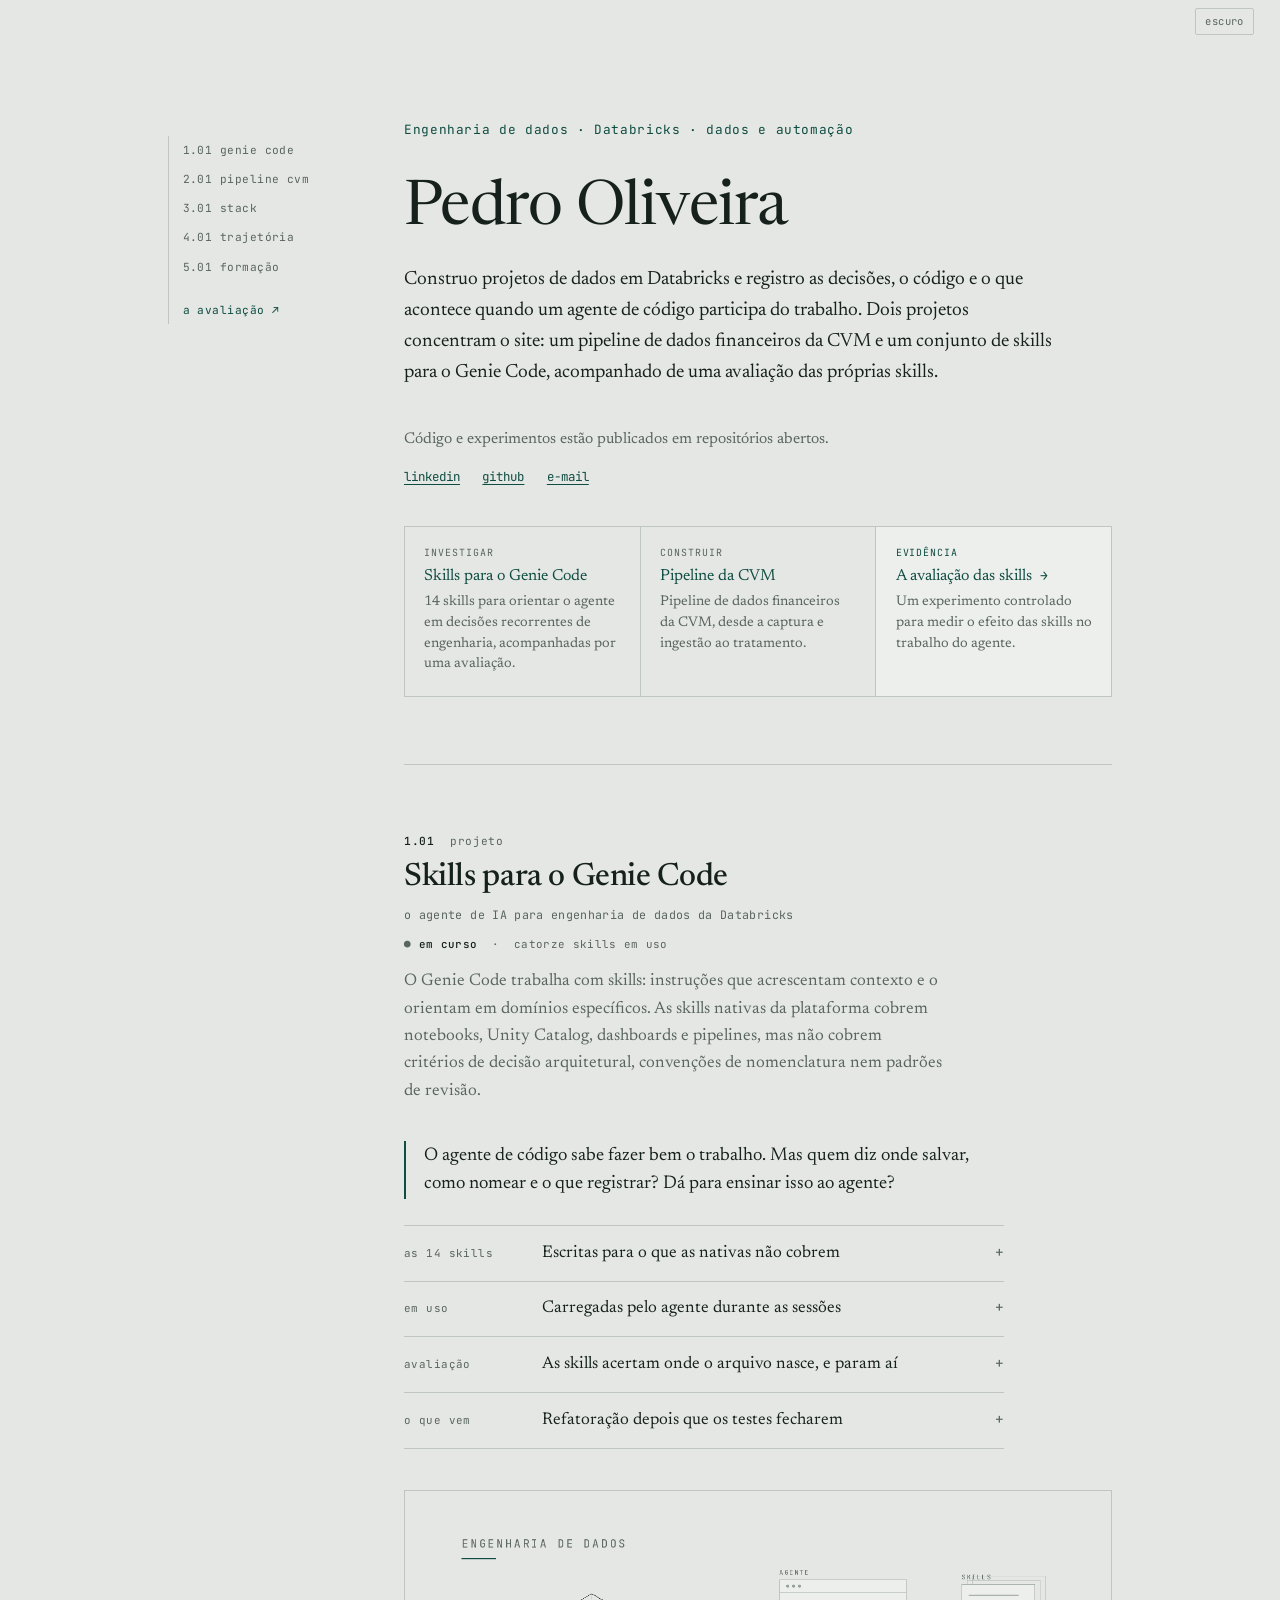
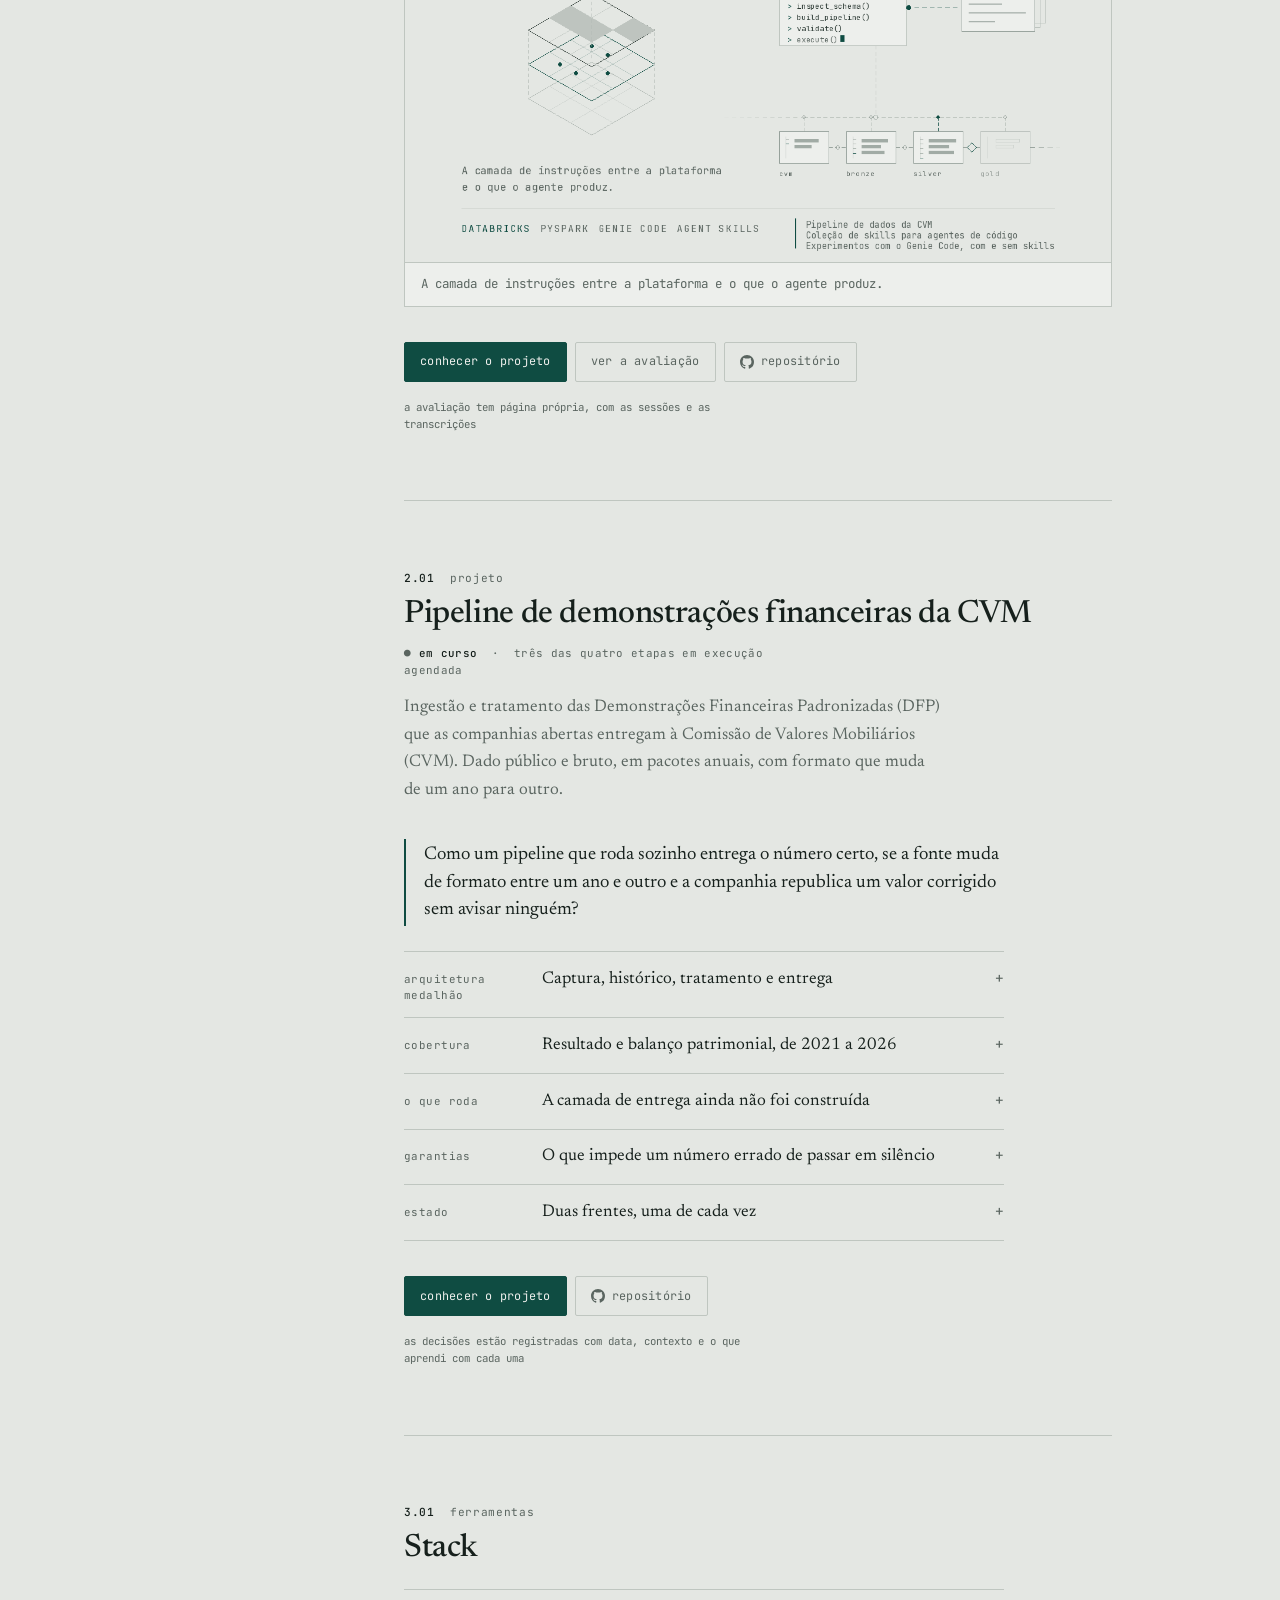
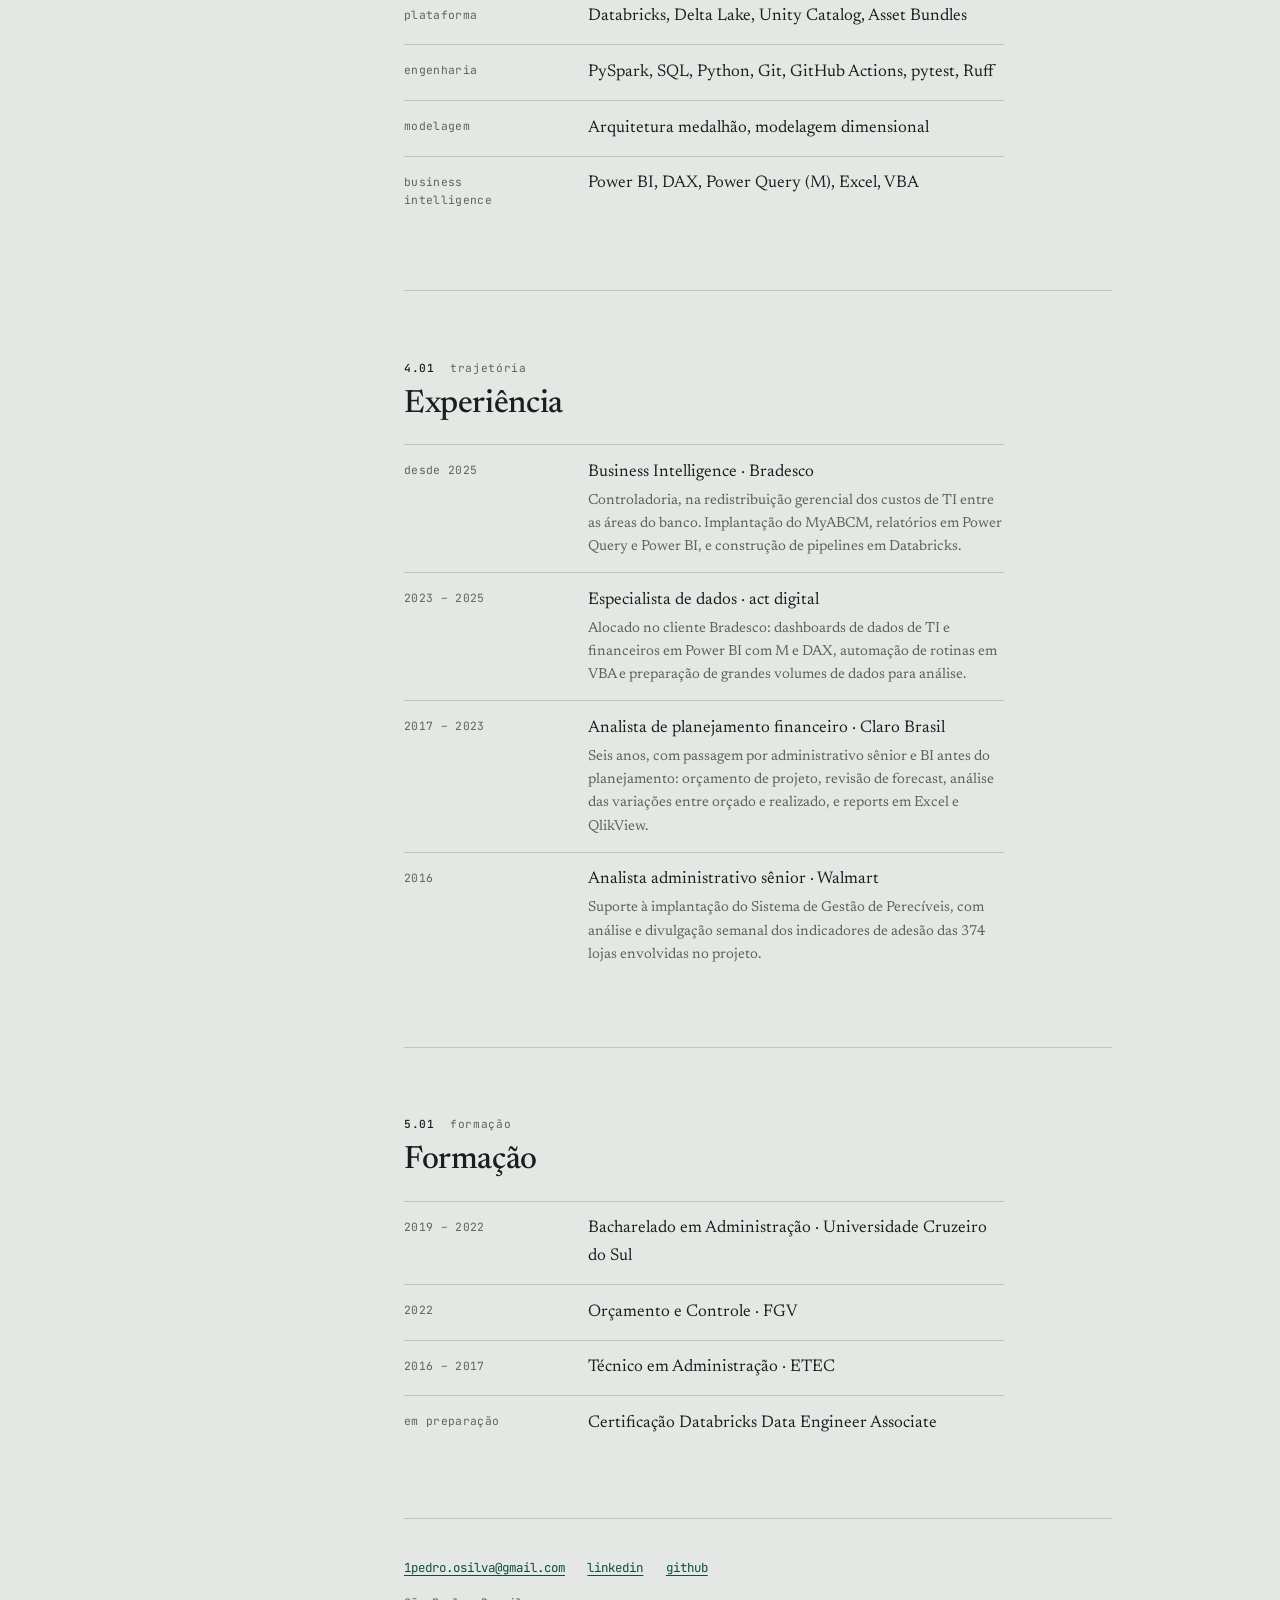
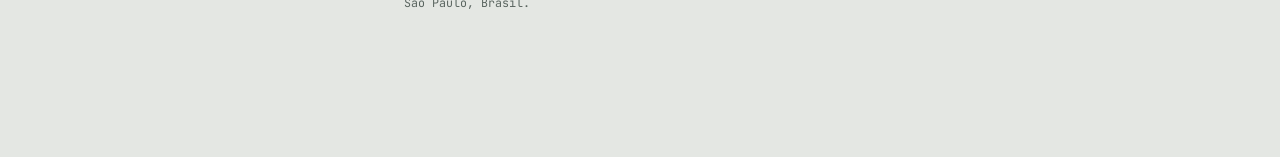
==== index.html @ 3d436a07 "revisão e correção de textos Updated descriptions and corrected grammar in multiple sections." ====
<!DOCTYPE html>
<html lang="pt-BR">
<head>
<meta charset="utf-8">
<meta name="viewport" content="width=device-width, initial-scale=1">
<title>Pedro Oliveira · Engenharia de dados em Databricks</title>

<meta name="robots" content="index, follow">
<meta name="author" content="Pedro Oliveira">
<meta name="description" content="Engenheiro de dados em Databricks. Projetos em Databricks com dados públicos, pipelines de engenharia de dados e investigação sobre o uso de skills com o Genie Code.">
<link rel="icon" href="/favicon.ico" sizes="any">
<link rel="icon" href="/favicon.svg" type="image/svg+xml">
<link rel="apple-touch-icon" href="/apple-touch-icon.png">
<link rel="canonical" href="https://1pedroosilva.github.io/">

<meta property="og:type" content="profile">
<meta property="og:locale" content="pt_BR">
<meta property="og:url" content="https://1pedroosilva.github.io/">
<meta property="og:title" content="Pedro Oliveira · Engenharia de dados em Databricks">
<meta property="og:description" content="Dois projetos em Databricks com dado público, em repositório aberto, com as decisões registradas.">
<meta property="og:image" content="https://1pedroosilva.github.io/og.png">
<meta property="og:image:type" content="image/png">
<meta property="og:image:width" content="1200">
<meta property="og:image:height" content="630">
<meta property="og:image:alt" content="Três planos sobrepostos em vista explodida: a plataforma, a camada de instruções e o artefato">
<meta name="twitter:card" content="summary_large_image">

<script type="application/ld+json">
{
  "@context":"https://schema.org",
  "@type":"Person",
  "name":"Pedro Oliveira da Silva",
  "alternateName":"Pedro Oliveira",
  "url":"https://1pedroosilva.github.io/",
  "jobTitle":"Engenharia de dados",
  "email":"mailto:1pedro.osilva@gmail.com",
  "address":{"@type":"PostalAddress","addressLocality":"São Paulo","addressCountry":"BR"},
  "knowsAbout":["Engenharia de dados","Databricks","PySpark","Delta Lake","Unity Catalog",
    "Databricks Asset Bundles","Arquitetura medalhão","CVM","Demonstrações financeiras padronizadas",
    "Databricks Genie Code","Agent Skills","Power BI","DAX"],
  "sameAs":["https://github.com/1pedroosilva","https://www.linkedin.com/in/1pedroosilva/"]
}
</script>

<meta name="color-scheme" content="light dark">
<script>
(function(){
  var t=null;
  try{t=localStorage.getItem('tema');}catch(e){}
  if(!t) t = matchMedia('(prefers-color-scheme: dark)').matches ? 'escuro' : 'claro';
  document.documentElement.dataset.tema=t;
})();
</script>

<link rel="preconnect" href="https://fonts.googleapis.com">
<link rel="preconnect" href="https://fonts.gstatic.com" crossorigin>
<link href="https://fonts.googleapis.com/css2?family=Newsreader:ital,opsz,wght@0,6..72,300;0,6..72,400;0,6..72,500;0,6..72,600&family=JetBrains+Mono:wght@400;500&display=swap" rel="stylesheet">

<style>
:root{
  --paper:#E4E7E3; --panel:#EDEFEC; --panel-deep:#D9DDD8;
  --ink:#16201C; --ink-soft:#5A6560; --rule:#BFC6C0;
  --accent:#0F4C42;
  --serif:"Newsreader",Georgia,serif;
  --mono:"JetBrains Mono",ui-monospace,SFMono-Regular,Menlo,monospace;
  --col:60ch; --step:220ms;
}
html[data-tema="escuro"]{
  --paper:#151B19; --panel:#1C2321; --panel-deep:#111716;
  --ink:#DCE3DE; --ink-soft:#8B9891; --rule:#2C3633;
  --accent:#79C4B0; --flag:#D4785C;
}

@media (prefers-reduced-motion:reduce){
  :root{--step:1ms}
  *,*::before,*::after{animation-duration:1ms!important;transition-duration:1ms!important}
}
*{box-sizing:border-box}
html{scroll-behavior:smooth}
@media (prefers-reduced-motion:reduce){html{scroll-behavior:auto}}

body{
  margin:0;background:var(--paper);color:var(--ink);
  font-family:var(--serif);font-size:17px;line-height:1.62;
  font-optical-sizing:auto;-webkit-font-smoothing:antialiased;
}
a{color:var(--accent);text-underline-offset:.22em;text-decoration-thickness:.055em}
a:hover{color:var(--ink)}
:focus-visible{outline:2px solid var(--accent);outline-offset:3px;border-radius:2px}

h1,h2,h3{font-weight:500;line-height:1.18;letter-spacing:-.012em;margin:0}
h1{font-size:clamp(2.4rem,7vw,3.9rem);font-weight:400}
h2{font-size:clamp(1.5rem,4vw,2rem)}
h3{font-size:1rem;font-weight:600}
p{margin:0 0 1em;max-width:var(--col)}
p:last-child{margin-bottom:0}
code{font-family:var(--mono);font-size:.85em}

.shell{max-width:1040px;margin:0 auto;padding:0 clamp(1.15rem,4vw,3rem);display:grid;grid-template-columns:minmax(0,1fr)}
@media (min-width:1000px){.shell{grid-template-columns:172px minmax(0,1fr);column-gap:4rem}}
.index{display:none}
@media (min-width:1000px){
  .index{display:block;position:sticky;top:0;align-self:start;height:100vh;padding-top:8.5rem}
  .index ol{list-style:none;margin:0;padding:0;border-left:1px solid var(--rule)}
  .index a{
    display:block;padding:.34rem 0 .34rem .85rem;margin-left:-1px;border-left:1px solid transparent;
    font-family:var(--mono);font-size:.7rem;letter-spacing:.04em;color:var(--ink-soft);
    text-decoration:none;transition:color var(--step),border-color var(--step);
  }
  .index a[aria-current="true"]{color:var(--ink);border-left-color:var(--accent)}
  .index a:hover{color:var(--ink)}
}
.tema{
  position:fixed;top:.5rem;right:clamp(.8rem,3vw,1.6rem);z-index:60;
  font-family:var(--mono);font-size:.66rem;letter-spacing:.04em;
  padding:.34rem .6rem;cursor:pointer;
  background:color-mix(in srgb,var(--paper) 82%,transparent);
  backdrop-filter:blur(9px);
  color:var(--ink-soft);border:1px solid var(--rule);border-radius:2px;
  transition:color var(--step),border-color var(--step);
}
.tema:hover{color:var(--ink);border-color:var(--ink-soft)}

.railbar{
  position:sticky;top:0;z-index:40;display:flex;align-items:center;
  padding:.55rem clamp(1.15rem,4vw,3rem);
  background:color-mix(in srgb,var(--paper) 88%,transparent);backdrop-filter:blur(9px);
  border-bottom:1px solid var(--rule);
  font-family:var(--mono);font-size:.68rem;letter-spacing:.05em;color:var(--ink-soft);
}
.railbar .bar{position:absolute;left:0;right:0;bottom:-1px;height:1px;pointer-events:none}
.railbar .bar i{display:block;height:100%;background:var(--accent);width:0;transition:width 90ms linear}
@media (min-width:1000px){.railbar{display:none}}

main{padding-bottom:5rem;min-width:0}

/* medida única: todo bloco do corpo termina na mesma borda direita */
.lede,.pstatus,.rows,.acc,.ask,.go,.hint,h2,.hero .stmt{max-width:var(--col)}
section{min-width:0}
section{padding:4.2rem 0;border-top:1px solid var(--rule)}
section:first-of-type{border-top:0}
.marker{font-family:var(--mono);font-size:.7rem;letter-spacing:.06em;color:var(--ink-soft);margin-bottom:.55rem}
.marker b{color:var(--ink);font-weight:500}
.lede{font-size:1.06rem;color:var(--ink-soft)}
.sub{font-family:var(--mono);font-size:.73rem;letter-spacing:.03em;color:var(--ink-soft);margin:.55rem 0 0;max-width:var(--col)}

.hero{padding:7.5rem 0 4.2rem}
.hero h1{margin-bottom:1.1rem}
.hero .role{font-family:var(--mono);font-size:.8rem;letter-spacing:.05em;color:var(--accent);margin-bottom:2rem}
.hero .stmt{font-size:1.2rem;margin-bottom:2.4rem}
.reveal{opacity:0;transform:translateY(9px);animation:rise .66s cubic-bezier(.2,.7,.3,1) forwards}
.reveal:nth-child(1){animation-delay:.02s}
.reveal:nth-child(2){animation-delay:.10s}
.reveal:nth-child(3){animation-delay:.18s}
.reveal:nth-child(4){animation-delay:.26s}
@keyframes rise{to{opacity:1;transform:none}}
@media (prefers-reduced-motion:reduce){.reveal{opacity:1;transform:none;animation:none}}
.links{display:flex;flex-wrap:wrap;gap:1.4rem;font-family:var(--mono);font-size:.78rem}

.atalhos{
  display:flex;gap:1.15rem;position:sticky;top:2.15rem;z-index:35;
  padding:.6rem 0 .65rem;margin:0;
  background:color-mix(in srgb,var(--paper) 94%,transparent);backdrop-filter:blur(9px);
  border-bottom:1px solid var(--rule);
  overflow-x:auto;-webkit-overflow-scrolling:touch;scrollbar-width:none;
}
.atalhos::-webkit-scrollbar{display:none}
.atalhos a{
  flex:0 0 auto;display:inline-flex;align-items:baseline;gap:.35rem;
  font-family:var(--mono);font-size:.72rem;letter-spacing:.02em;
  padding:.3rem 0 .35rem;text-decoration:none;color:var(--ink-soft);
  border-bottom:1.5px solid transparent;
  transition:color var(--step),border-color var(--step);
}
.atalhos a:hover{color:var(--ink)}
.atalhos a[aria-current="true"]{color:var(--ink);border-bottom-color:var(--accent)}
@media (min-width:1000px){.atalhos{display:none}}
main section[hidden]{display:none}

.pstatus{font-family:var(--mono);font-size:.68rem;color:var(--ink-soft);letter-spacing:.03em;margin:.7rem 0 0}
.pstatus b{color:var(--ink);font-weight:500}
.hint{font-family:var(--mono);font-size:.67rem;color:var(--ink-soft);margin-top:.8rem}

/* linhas simples */
.rows{margin-top:1.3rem}
.row{display:grid;gap:.25rem 2rem;padding:.85rem 0;border-top:1px solid var(--rule)}
@media (min-width:640px){.row{grid-template-columns:152px 1fr}}
.row .k{font-family:var(--mono);font-size:.71rem;color:var(--ink-soft);letter-spacing:.03em;padding-top:.22em}
.row .v{max-width:var(--col)}
.row .v small{display:block;color:var(--ink-soft);font-size:.9rem;margin-top:.15rem}

/* a pergunta que o projeto responde */
.ask{
  margin:2.2rem 0 0;padding:.1rem 0 .1rem 1.15rem;
  border-left:2px solid var(--accent);
  font-size:1.16rem;line-height:1.5;color:var(--ink);
}

/* acordeão */
.acc{margin-top:1.6rem}
details{border-bottom:1px solid var(--rule)}
details.first{border-top:1px solid var(--rule)}
summary{cursor:pointer;list-style:none;padding:.85rem 0;display:flex;gap:.9rem;align-items:baseline}
summary::-webkit-details-marker{display:none}
summary::after{content:"+";margin-left:auto;color:var(--ink-soft);font-family:var(--mono);font-size:.9rem}
details[open] summary::after{content:"\2212";color:var(--accent)}
summary:hover{color:var(--accent)}
summary .k{
  font-family:var(--mono);font-size:.68rem;letter-spacing:.04em;color:var(--ink-soft);
  flex:0 0 auto;width:124px;line-height:1.5;
}
@media (max-width:560px){summary{flex-wrap:wrap;gap:.15rem .9rem}summary .k{width:100%}}
.dbody{padding:0 0 1.25rem;max-width:var(--col)}
.dbody p{font-size:.95rem}
.tech-note{
  font-family:var(--mono);font-size:.69rem;line-height:1.8;color:var(--ink-soft);
  margin-top:.75rem;padding-left:.85rem;border-left:2px solid var(--rule);
}
.tech-note b{color:var(--ink);font-weight:500}

/* catálogo das skills */
.chips{display:flex;flex-wrap:wrap;gap:.35rem;margin-top:.7rem}
.chips button{
  font-family:var(--mono);font-size:.68rem;padding:.36rem .6rem;cursor:pointer;
  background:transparent;color:var(--ink-soft);border:1px solid var(--rule);border-radius:2px;
  transition:background var(--step),color var(--step),border-color var(--step);
}
.chips button:hover{color:var(--ink);border-color:var(--ink-soft)}
.chips button[aria-pressed="true"]{background:var(--accent);border-color:var(--accent);color:var(--panel)}
html[data-tema="escuro"] .chips button[aria-pressed="true"]{color:#101614}
.chipbody{margin-top:.75rem;padding:1rem 1.1rem;background:var(--panel);border:1px solid var(--rule);border-radius:2px;min-height:128px}
.chipbody .dom{font-family:var(--mono);font-size:.66rem;letter-spacing:.04em;color:var(--ink-soft);margin-bottom:.25rem}
.chipbody h3{font-family:var(--mono);font-size:.82rem;font-weight:500}
.chipbody p{margin:.35rem 0 0;font-size:.95rem}
.panel[hidden]{display:none}
.panel{animation:fadein var(--step) ease-out}
@keyframes fadein{from{opacity:.4}to{opacity:1}}

/* saída para a página do projeto */
.go{display:flex;flex-wrap:wrap;align-items:stretch;gap:.5rem;margin-top:2.2rem}
.go a{
  display:inline-flex;align-items:center;gap:.45rem;
  font-family:var(--mono);font-size:.74rem;letter-spacing:.02em;
  padding:.58rem .95rem;text-decoration:none;
  border:1px solid var(--rule);border-radius:2px;color:var(--ink-soft);
  transition:background var(--step),color var(--step),border-color var(--step);
}
.go a:hover{color:var(--ink);border-color:var(--ink-soft);background:var(--panel-deep)}
.go a.main{background:var(--accent);border-color:var(--accent);color:var(--panel)}
.go a.main:hover{background:color-mix(in srgb,var(--accent) 62%,var(--ink));border-color:color-mix(in srgb,var(--accent) 62%,var(--ink));color:var(--panel)}
html[data-tema="escuro"] .go a.main{color:#101614}
html[data-tema="escuro"] .go a.main:hover{color:#101614}
.go a svg{width:14px;height:14px;fill:currentColor;flex:0 0 auto}

@media (max-width:520px){
  body{font-size:16px}
  .hero{padding:5.5rem 0 3.4rem}
  .hero .stmt{font-size:1.08rem}
  .ask{font-size:1.06rem}
}

footer{border-top:1px solid var(--rule);padding:2.4rem 0 4rem;font-family:var(--mono);font-size:.73rem;color:var(--ink-soft)}
footer .links{margin-bottom:1rem}

.prancha{margin:2.6rem 0 0;border:1px solid var(--rule);background:var(--panel)}
.prancha img{display:block;width:100%;height:auto}
.prancha figcaption{padding:.7rem 1rem;border-top:1px solid var(--rule);font-family:var(--mono);font-size:.78rem;color:var(--ink-soft)}
.prancha .escura{display:none}
html[data-tema="escuro"] .prancha .clara{display:none}
html[data-tema="escuro"] .prancha .escura{display:block}

</style>

<style>
.hero .stmt2{
  margin-top:.9rem;font-size:.97rem;line-height:1.62;color:var(--ink-soft);
  max-width:var(--col);
}
.mapa{
  display:grid;gap:1px;margin:2.4rem 0 0;
  background:var(--rule);border:1px solid var(--rule);
}
@media (min-width:860px){.mapa{grid-template-columns:repeat(3,minmax(0,1fr))}}
.mp{
  display:flex;flex-direction:column;gap:.3rem;
  padding:1.15rem 1.2rem 1.3rem;background:var(--paper);text-decoration:none;
  transition:background var(--step);
}
.mp:hover{background:var(--panel)}
.mp .et{
  font-family:var(--mono);font-size:.62rem;letter-spacing:.1em;text-transform:uppercase;
  color:var(--ink-soft);
}
.mp .tt{font-size:1rem;color:var(--accent);line-height:1.3}
.mp:hover .tt{color:var(--ink)}
.mp .ds{font-size:.87rem;line-height:1.5;color:var(--ink-soft)}
.mp.forte{background:var(--panel)}
.mp.forte:hover{background:var(--panel-deep)}
.mp.forte .et{color:var(--accent)}
.mp.forte .tt::after{content:" \2192";font-family:var(--mono);font-size:.82em}

.atalhos a.fora{color:var(--accent)}
.atalhos a.fora:hover{color:var(--ink)}
.index a.fora{color:var(--accent)}
.index a.fora:hover{color:var(--ink)}
.index li.gap{height:.9rem}
</style>

</head>

<body>

<button class="tema" id="tema" type="button" aria-label="Alternar tema"></button>

<div class="railbar">
  <span id="railLabel">início</span>
  <span class="bar"><i id="railFill"></i></span>
</div>

<div class="shell">
  <nav class="index" aria-label="Índice">
    <ol>
      <li><a href="#skills">1.01 genie code</a></li>
          <li><a href="#cvm">2.01 pipeline cvm</a></li>
      <li><a href="#stack">3.01 stack</a></li>
      <li><a href="#trajetoria">4.01 trajetória</a></li>
      <li><a href="#formacao">5.01 formação</a></li>
          <li class="gap"></li>
          <li><a class="fora" href="/genie-skills-eval/">a avaliação &#8599;</a></li>
    </ol>
  </nav>

  <main>

    <section class="hero" id="topo">
      <p class="role reveal">Engenharia de dados · Databricks · dados e automação</p>
      <h1 class="reveal">Pedro Oliveira</h1>
      <p class="stmt reveal">
        Construo projetos de dados em Databricks e registro as decisões, o código e o
        que acontece quando um agente de código participa do trabalho.
        Dois projetos concentram o site: um pipeline de dados financeiros da CVM
        e um conjunto de skills para o Genie Code, acompanhado de uma avaliação das próprias skills.
      </p>
      <p class="stmt2 reveal">
        Código e experimentos estão publicados em repositórios abertos.
      </p>
      <p class="links reveal">
        <a href="https://www.linkedin.com/in/1pedroosilva/" target="_blank" rel="noopener noreferrer">linkedin</a>
        <a href="https://github.com/1pedroosilva" target="_blank" rel="noopener noreferrer">github</a>
        <a href="mailto:1pedro.osilva@gmail.com">e-mail</a>
      </p>
      <nav class="mapa reveal" aria-label="O trabalho">
        <a class="mp" href="/projeto-databricks-skills/">
          <span class="et">investigar</span>
          <span class="tt">Skills para o Genie Code</span>
          <span class="ds">14 skills para orientar o agente em decisões recorrentes de engenharia, acompanhadas por uma avaliação.</span>
        </a>
        <a class="mp" href="/projeto-cvm/">
          <span class="et">construir</span>
          <span class="tt">Pipeline da CVM</span>
          <span class="ds">Pipeline de dados financeiros da CVM, desde a captura e ingestão ao tratamento.</span>
        </a>
        <a class="mp forte" href="/genie-skills-eval/">
          <span class="et">evidência</span>
          <span class="tt">A avaliação das skills</span>
          <span class="ds"> Um experimento controlado para medir o efeito das skills no trabalho do agente.</span>
        </a>
      </nav>
    </section>

      <nav class="atalhos" aria-label="Seções da página">
        <a href="#skills">skills</a>
        <a href="#cvm">cvm</a>
        <a href="#stack">stack</a>
        <a href="#trajetoria">experiência</a>
        <a href="#formacao">formação</a>
        <a class="fora" href="/genie-skills-eval/">avaliação &#8599;</a>
      </nav>


    <!-- 1.01 -->
    <section id="skills">
      <p class="marker"><b>1.01</b> &nbsp;projeto</p>
      <h2>Skills para o Genie Code</h2>
      <p class="sub">o agente de IA para engenharia de dados da Databricks</p>
      <p class="pstatus">&#9679; <b>em curso</b> &nbsp;·&nbsp; catorze skills em uso</p>
      <p class="lede" style="margin-top:.9rem">
        O Genie Code trabalha com skills: instruções que acrescentam contexto e o orientam em domínios específicos.
        As skills nativas da plataforma cobrem notebooks, Unity Catalog, dashboards e pipelines,
        mas não cobrem critérios de decisão arquitetural, convenções de nomenclatura nem padrões de revisão.
        </p>
      <p class="ask">
        O agente de código sabe fazer bem o trabalho. Mas quem diz onde salvar,
        como nomear e o que registrar? Dá para ensinar isso ao agente?
      </p>

      <div class="acc">
        <details class="first">
          <summary><span class="k">as 14 skills</span><span>Escritas para o que as nativas não cobrem</span></summary>
          <div class="dbody">
            <p>Cada skill nasceu de um problema prático, uma por vez.</p>
            <p class="hint" style="margin-top:1.1rem">clique em uma para ler o que ela faz</p>
            <div class="chips" role="group" aria-label="Catálogo de skills">
              <button type="button" data-skill="medallion-architecture" aria-pressed="true">medallion-architecture</button>
              <button type="button" data-skill="code-review" aria-pressed="false">code-review</button>
              <button type="button" data-skill="notebook-structure" aria-pressed="false">notebook-structure</button>
              <button type="button" data-skill="data-quality-guardrails" aria-pressed="false">data-quality-guardrails</button>
              <button type="button" data-skill="eda-and-validation" aria-pressed="false">eda-and-validation</button>
              <button type="button" data-skill="naming-conventions" aria-pressed="false">naming-conventions</button>
              <button type="button" data-skill="unity-catalog-naming" aria-pressed="false">unity-catalog-naming</button>
              <button type="button" data-skill="artifact-documentation" aria-pressed="false">artifact-documentation</button>
              <button type="button" data-skill="docs-sync" aria-pressed="false">docs-sync</button>
              <button type="button" data-skill="technical-writing" aria-pressed="false">technical-writing</button>
              <button type="button" data-skill="git-workflow" aria-pressed="false">git-workflow</button>
              <button type="button" data-skill="asset-placement" aria-pressed="false">asset-placement</button>
              <button type="button" data-skill="project-context" aria-pressed="false">project-context</button>
              <button type="button" data-skill="skill-patterns" aria-pressed="false">skill-patterns</button>
            </div>
            <div class="chipbody">
              <div class="panel" data-skillpanel="medallion-architecture">
                <p class="dom">arquitetura</p><h3>medallion-architecture</h3><p>Como decidir a forma de gravar cada camada, garantir que reprocessar não duplique, e versionar mudanças de regra de negócio.</p>
              </div>
              <div class="panel" data-skillpanel="code-review" hidden>
                <p class="dom">revisão</p><h3>code-review</h3><p>O que olhar ao revisar código: erro de lógica, suposição não verificada, trecho que virou inútil e custo desnecessário de processamento.</p>
              </div>
              <div class="panel" data-skillpanel="notebook-structure" hidden>
                <p class="dom">revisão</p><h3>notebook-structure</h3><p>A ordem de um notebook novo: o que vem primeiro e o que não deve se misturar.</p>
              </div>
              <div class="panel" data-skillpanel="data-quality-guardrails" hidden>
                <p class="dom">qualidade</p><h3>data-quality-guardrails</h3><p>Que verificações colocar para o pipeline falhar cedo e de forma visível, em vez de entregar número errado em silêncio.</p>
              </div>
              <div class="panel" data-skillpanel="eda-and-validation" hidden>
                <p class="dom">qualidade</p><h3>eda-and-validation</h3><p>Quando investigar a base, quando apenas verificar, onde guardar cada coisa e como registrar o que apareceu.</p>
              </div>
              <div class="panel" data-skillpanel="naming-conventions" hidden>
                <p class="dom">nomenclatura</p><h3>naming-conventions</h3><p>Nomear notebook, tabela e variável de um jeito que o nome já diga a que camada aquilo pertence.</p>
              </div>
              <div class="panel" data-skillpanel="unity-catalog-naming" hidden>
                <p class="dom">nomenclatura</p><h3>unity-catalog-naming</h3><p>Onde cada schema, tabela e volume fica dentro do Unity Catalog, camada por camada.</p>
              </div>
              <div class="panel" data-skillpanel="artifact-documentation" hidden>
                <p class="dom">documentação</p><h3>artifact-documentation</h3><p>Documentar algo que já existe a partir do que está no ambiente, tratando as divergências entre fontes em vez de eleger uma e ignorar o resto.</p>
              </div>
              <div class="panel" data-skillpanel="docs-sync" hidden>
                <p class="dom">documentação</p><h3>docs-sync</h3><p>Depois de mudar o código, quais documentos ficaram desatualizados e precisam acompanhar.</p>
              </div>
              <div class="panel" data-skillpanel="technical-writing" hidden>
                <p class="dom">documentação</p><h3>technical-writing</h3><p>Tom de documentação técnica: verbo no presente, sem emoji, sem adjetivo de venda.</p>
              </div>
              <div class="panel" data-skillpanel="git-workflow" hidden>
                <p class="dom">versionamento</p><h3>git-workflow</h3><p>Dividir uma alteração em commits coerentes e escrever a mensagem de cada um.</p>
              </div>
              <div class="panel" data-skillpanel="asset-placement" hidden>
                <p class="dom">organização</p><h3>asset-placement</h3><p>Antes de criar um arquivo: a que projeto pertence, em que pasta vai e o que conferir antes.</p>
              </div>
              <div class="panel" data-skillpanel="project-context" hidden>
                <p class="dom">projeto</p><h3>project-context</h3><p>Iniciar, retomar ou fechar um projeto de dados: classificar o estado, desenhar o mapa do pipeline, criar estrutura e documentos, declarar o próximo passo.</p>
              </div>
              <div class="panel" data-skillpanel="skill-patterns" hidden>
                <p class="dom">meta</p><h3>skill-patterns</h3><p>Escrever e revisar as próprias skills, checando antes se já existe algo equivalente entre as nativas da plataforma.</p>
              </div>
            </div>
          </div>
        </details>
        <details>
          <summary><span class="k">em uso</span><span>Carregadas pelo agente durante as sessões</span></summary>
          <div class="dbody">
            <p>As skills estão carregadas durante as sessões e podem ser acionadas pelo
              Genie Code durante o desenvolvimento dos projetos.</p>
          </div>
        </details>
        <details>
          <summary><span class="k">avaliação</span><span>As skills acertam onde o arquivo nasce, e param aí</span></summary>
          <div class="dbody">
            <p>O mesmo trabalho feito duas vezes, com os mesmos pedidos na mesma ordem, uma vez
            com as skills ativas e outra com elas desligadas. Vinte e quatro sessões registradas
            até aqui, cada uma com transcrição completa publicada, incluindo o raciocínio do
            agente.</p>
            <p>O resultado é mais interessante do que um placar: as skills acertam onde o
            artefato nasce e como se chama, e nenhum dos dois braços acertou o que estava fora
            do arquivo. A versão testada está congelada por commit, para que qualquer pessoa
            reconstrua o que foi avaliado.</p>
            <p class="go"><a class="main" href="/genie-skills-eval/">ver a avaliação</a></p>
          </div>
        </details>
        <details>
          <summary><span class="k">o que vem</span><span>Refatoração depois que os testes fecharem</span></summary>
          <div class="dbody">
            <p>A avaliação existe para separar as skills que mudam o resultado do trabalho das que
            só descrevem o que o agente já fazia sozinho. Com esse resultado, reescrevo o conjunto:
            o que não sustenta o próprio peso sai, o que sustenta ganha redação melhor.</p>
          </div>
        </details>
      </div>

      <figure class="prancha">
        <img class="clara" src="/prancha.png" width="1200" height="630" loading="lazy" decoding="async"
             alt="Vista explodida de três planos e uma esteira Delta de quatro camadas, com o agente operando sobre ela">
        <img class="escura" src="/prancha-dark.png" width="1200" height="630" loading="lazy" decoding="async" alt="">
        <figcaption>A camada de instruções entre a plataforma e o que o agente produz.</figcaption>
      </figure>

      <p class="go">
        <a class="main" href="/projeto-databricks-skills/">conhecer o projeto</a><a href="/genie-skills-eval/">ver a avaliação</a>
        <a href="https://github.com/1pedroosilva/databricks-genie-skills" target="_blank" rel="noopener noreferrer" aria-label="Repositório das skills no GitHub">
          <svg viewBox="0 0 16 16" aria-hidden="true"><path d="M8 0C3.58 0 0 3.58 0 8c0 3.54 2.29 6.53 5.47 7.59.4.07.55-.17.55-.38 0-.19-.01-.82-.01-1.49-2.01.37-2.53-.49-2.69-.94-.09-.23-.48-.94-.82-1.13-.28-.15-.68-.52-.01-.53.63-.01 1.08.58 1.23.82.72 1.21 1.87.87 2.33.66.07-.52.28-.87.51-1.07-1.78-.2-3.64-.89-3.64-3.95 0-.87.31-1.59.82-2.15-.08-.2-.36-1.02.08-2.12 0 0 .67-.21 2.2.82.64-.18 1.32-.27 2-.27s1.36.09 2 .27c1.53-1.04 2.2-.82 2.2-.82.44 1.1.16 1.92.08 2.12.51.56.82 1.27.82 2.15 0 3.07-1.87 3.75-3.65 3.95.29.25.54.73.54 1.48 0 1.07-.01 1.93-.01 2.2 0 .21.15.46.55.38A8.01 8.01 0 0 0 16 8c0-4.42-3.58-8-8-8z"/></svg>
          repositório
        </a>
      </p>
      <p class="hint">a avaliação tem página própria, com as sessões e as transcrições</p>
    </section>

    <!-- 2.01 -->
    <section id="cvm">
      <p class="marker"><b>2.01</b> &nbsp;projeto</p>
      <h2>Pipeline de demonstrações financeiras da CVM</h2>
      <p class="pstatus">&#9679; <b>em curso</b> &nbsp;·&nbsp; três das quatro etapas em execução agendada</p>
      <p class="lede" style="margin-top:.9rem">
        Ingestão e tratamento das Demonstrações Financeiras Padronizadas (DFP) que as companhias
        abertas entregam à Comissão de Valores Mobiliários (CVM). Dado público e bruto, em pacotes
        anuais, com formato que muda de um ano para outro.
      </p>

      <p class="ask">
        Como um pipeline que roda sozinho entrega o número certo, se a fonte muda de formato
        entre um ano e outro e a companhia republica um valor corrigido sem avisar ninguém?
      </p>

      <div class="acc">
        <details class="first">
          <summary><span class="k">arquitetura<br>medalhão</span><span>Captura, histórico, tratamento e entrega</span></summary>
          <div class="dbody">
            <p>Cada etapa faz uma coisa. A captura guarda o arquivo exatamente como veio da CVM.
            O histórico acumula todas as versões, sem sobrescrever nenhuma. O tratamento escolhe
            a versão vigente e padroniza. A entrega organiza para análise.</p>
            <p class="tech-note">Databricks com <b>PySpark</b> sobre <b>Delta Lake</b>, landing zone em volume do <b>Unity Catalog</b>.</p>
          </div>
        </details>
        <details>
          <summary><span class="k">cobertura</span><span>Resultado e balanço patrimonial, de 2021 a 2026</span></summary>
          <div class="dbody">
            <p>Demonstração do Resultado do Exercício, Balanço Patrimonial Ativo e Balanço
            Patrimonial Passivo, de todas as companhias abertas que entregaram DFP no período.</p>
          </div>
        </details>
        <details>
          <summary><span class="k">o que roda</span><span>A camada de entrega ainda não foi construída</span></summary>
          <div class="dbody">
            <p>Captura, histórico e tratamento rodam sozinhos, em execução agendada. A entrega
            está prevista na estrutura do projeto e na declaração de ambiente, e os notebooks
            dela não existem.</p>
            <p>A conversão de escala, que era a padronização mais grave em aberto, entrou em
            setembro: sem ela, ordenar companhias devolvia a ordem invertida. Segue aberta a
            classificação de hierarquia das contas contábeis.</p>
          </div>
        </details>
        <details>
          <summary><span class="k">garantias</span><span>O que impede um número errado de passar em silêncio</span></summary>
          <div class="dbody">
            <p>Quando um pipeline quebra, alguém percebe. O risco está em ele terminar com
            sucesso e entregar número errado calado. A checagem de estrutura acontece antes da
            escrita, e nenhuma alteração de código entra sem passar por verificação automática.</p>
            <p>Ele também não confia no próprio registro de sucesso: antes de processar, confere
            se o exercício realmente deixou linha na tabela e se a origem republicou o arquivo
            desde a última vez.</p>
            <p class="tech-note">Falha explícita antes da gravação, <b>Ruff</b> e <b>pytest</b> em cada push, ambiente e jobs declarados em <b>Databricks Asset Bundles</b>. Detecção por leitura local, sem chamada de rede em tempo de execução.</p>
          </div>
        </details>
        <details>
          <summary><span class="k">estado</span><span>Duas frentes, uma de cada vez</span></summary>
          <div class="dbody">
            <p>Ficou parado por um tempo enquanto eu terminava a avaliação das skills, porque
            prefiro fechar uma frente antes de abrir outra. A execução agendada nunca parou: o
            que tinha parado era o desenvolvimento.</p>
            <p>Voltou em setembro, com a conversão de escala, a detecção de republicação e o
            registro de execução. A fila daqui é a camada de entrega e a hierarquia das
            contas.</p>
          </div>
        </details>
      </div>

      <p class="go">
        <a class="main" href="/projeto-cvm/">conhecer o projeto</a>
        <a href="https://github.com/1pedroosilva/projeto-cvm-dados-financeiros" target="_blank" rel="noopener noreferrer" aria-label="Repositório do projeto CVM no GitHub">
          <svg viewBox="0 0 16 16" aria-hidden="true"><path d="M8 0C3.58 0 0 3.58 0 8c0 3.54 2.29 6.53 5.47 7.59.4.07.55-.17.55-.38 0-.19-.01-.82-.01-1.49-2.01.37-2.53-.49-2.69-.94-.09-.23-.48-.94-.82-1.13-.28-.15-.68-.52-.01-.53.63-.01 1.08.58 1.23.82.72 1.21 1.87.87 2.33.66.07-.52.28-.87.51-1.07-1.78-.2-3.64-.89-3.64-3.95 0-.87.31-1.59.82-2.15-.08-.2-.36-1.02.08-2.12 0 0 .67-.21 2.2.82.64-.18 1.32-.27 2-.27s1.36.09 2 .27c1.53-1.04 2.2-.82 2.2-.82.44 1.1.16 1.92.08 2.12.51.56.82 1.27.82 2.15 0 3.07-1.87 3.75-3.65 3.95.29.25.54.73.54 1.48 0 1.07-.01 1.93-.01 2.2 0 .21.15.46.55.38A8.01 8.01 0 0 0 16 8c0-4.42-3.58-8-8-8z"/></svg>
          repositório
        </a>
      </p>
      <p class="hint">as decisões estão registradas com data, contexto e o que aprendi com cada uma</p>
    </section>

    <section id="stack">
      <p class="marker"><b>3.01</b> &nbsp;ferramentas</p>
      <h2>Stack</h2>
      <div class="rows">
        <div class="row"><div class="k">plataforma</div><div class="v">Databricks, Delta Lake, Unity Catalog, Asset Bundles</div></div>
        <div class="row"><div class="k">engenharia</div><div class="v">PySpark, SQL, Python, Git, GitHub Actions, pytest, Ruff</div></div>
        <div class="row"><div class="k">modelagem</div><div class="v">Arquitetura medalhão, modelagem dimensional</div></div>
        <div class="row"><div class="k">business intelligence</div><div class="v">Power BI, DAX, Power Query (M), Excel, VBA</div></div>
      </div>
    </section>

    <section id="trajetoria">
      <p class="marker"><b>4.01</b> &nbsp;trajetória</p>
      <h2>Experiência</h2>
      <div class="rows">
        <div class="row"><div class="k">desde 2025</div><div class="v">Business Intelligence · Bradesco<small>Controladoria, na redistribuição gerencial dos custos de TI entre as áreas do banco. Implantação do MyABCM, relatórios em Power Query e Power BI, e construção de pipelines em Databricks.</small></div></div>
        <div class="row"><div class="k">2023 – 2025</div><div class="v">Especialista de dados · act digital<small>Alocado no cliente Bradesco: dashboards de dados de TI e financeiros em Power BI com M e DAX, automação de rotinas em VBA e preparação de grandes volumes de dados para análise.</small></div></div>
        <div class="row"><div class="k">2017 – 2023</div><div class="v">Analista de planejamento financeiro · Claro Brasil<small>Seis anos, com passagem por administrativo sênior e BI antes do planejamento: orçamento de projeto, revisão de forecast, análise das variações entre orçado e realizado, e reports em Excel e QlikView.</small></div></div>
        <div class="row"><div class="k">2016</div><div class="v">Analista administrativo sênior · Walmart<small>Suporte à implantação do Sistema de Gestão de Perecíveis, com análise e divulgação semanal dos indicadores de adesão das 374 lojas envolvidas no projeto.</small></div></div>
      </div>
    </section>

    <section id="formacao">
      <p class="marker"><b>5.01</b> &nbsp;formação</p>
      <h2>Formação</h2>
      <div class="rows">
        <div class="row"><div class="k">2019 – 2022</div><div class="v">Bacharelado em Administração · Universidade Cruzeiro do Sul</div></div>
        <div class="row"><div class="k">2022</div><div class="v">Orçamento e Controle · FGV</div></div>
        <div class="row"><div class="k">2016 – 2017</div><div class="v">Técnico em Administração · ETEC</div></div>
        <div class="row"><div class="k">em preparação</div><div class="v">Certificação Databricks Data Engineer Associate</div></div>
      </div>
    </section>

    <footer>
      <p class="links">
        <a href="mailto:1pedro.osilva@gmail.com">1pedro.osilva@gmail.com</a>
        <a href="https://www.linkedin.com/in/1pedroosilva/" target="_blank" rel="noopener noreferrer">linkedin</a>
        <a href="https://github.com/1pedroosilva" target="_blank" rel="noopener noreferrer">github</a>
      </p>
      <p>São Paulo, Brasil.</p>
    </footer>

  </main>
</div>

<script>
const cb=[...document.querySelectorAll('.chips button')];
const cp=[...document.querySelectorAll('[data-skillpanel]')];
cb.forEach(b=>b.addEventListener('click',()=>{
  cp.forEach(p=>{p.hidden = p.getAttribute('data-skillpanel')!==b.dataset.skill;});
  cb.forEach(o=>o.setAttribute('aria-pressed',String(o===b)));
}));

const btema=document.getElementById('tema');
function pintaTema(t){
  document.documentElement.dataset.tema=t;
  btema.textContent = t==='escuro' ? 'claro' : 'escuro';
  btema.setAttribute('aria-pressed', String(t==='escuro'));
  try{localStorage.setItem('tema',t);}catch(e){}
}
pintaTema(document.documentElement.dataset.tema||'claro');
btema.addEventListener('click',()=>{
  pintaTema(document.documentElement.dataset.tema==='escuro'?'claro':'escuro');
});

const links=[...document.querySelectorAll('.index a')];

/* no celular a home vira abas: o clique troca a seção mostrada */
const mq = matchMedia('(max-width:999px)');
const abas = [...document.querySelectorAll('.atalhos a')];
const secoes = [...document.querySelectorAll('main section:not(.hero)')];
let atual = (document.querySelector('.atalhos a')||{}).getAttribute?.('href')?.slice(1) || 'skills';
function aplicaAbas(){
  const lb = document.getElementById('railLabel');
  if(mq.matches){
    secoes.forEach(sec => { sec.hidden = sec.id !== atual; });
    abas.forEach(a => a.setAttribute('aria-current', String(a.getAttribute('href') === '#'+atual)));
    const alvo = abas.find(a => a.getAttribute('href') === '#'+atual);
    if(alvo) lb.textContent = alvo.textContent.trim();
  } else {
    secoes.forEach(sec => { sec.hidden = false; });
    abas.forEach(a => a.removeAttribute('aria-current'));
  }
}
abas.forEach(a => a.addEventListener('click', e => {
  if(!mq.matches) return;
  e.preventDefault();
  atual = a.getAttribute('href').slice(1);
  aplicaAbas();
  const sec = secoes.find(x => x.id === atual);
  const barras = document.querySelector('.railbar').offsetHeight
               + document.querySelector('.atalhos').offsetHeight;
  const y = sec.getBoundingClientRect().top + scrollY - barras;
  scrollTo({ top: Math.max(0, y), behavior: 'auto' });
}));
mq.addEventListener('change', aplicaAbas);
aplicaAbas();
const label=document.getElementById('railLabel'),fill=document.getElementById('railFill');
const obs=new IntersectionObserver(es=>{
  if(mq.matches) return;
  es.forEach(en=>{
    if(!en.isIntersecting)return;
    const id=en.target.id;
    links.forEach(a=>a.setAttribute('aria-current',String(a.getAttribute('href')==='#'+id)));
    const m=en.target.querySelector('.marker');
    label.textContent=m?m.textContent.trim().replace(/\s+/g,' '):'início';
  });
},{rootMargin:'-45% 0px -50% 0px'});
[...document.querySelectorAll('main section')].forEach(s=>obs.observe(s));
addEventListener('scroll',()=>{
  const max=document.body.scrollHeight-innerHeight;
  fill.style.width=(max>0?(scrollY/max)*100:0)+'%';
},{passive:true});
</script>
</body>
</html>
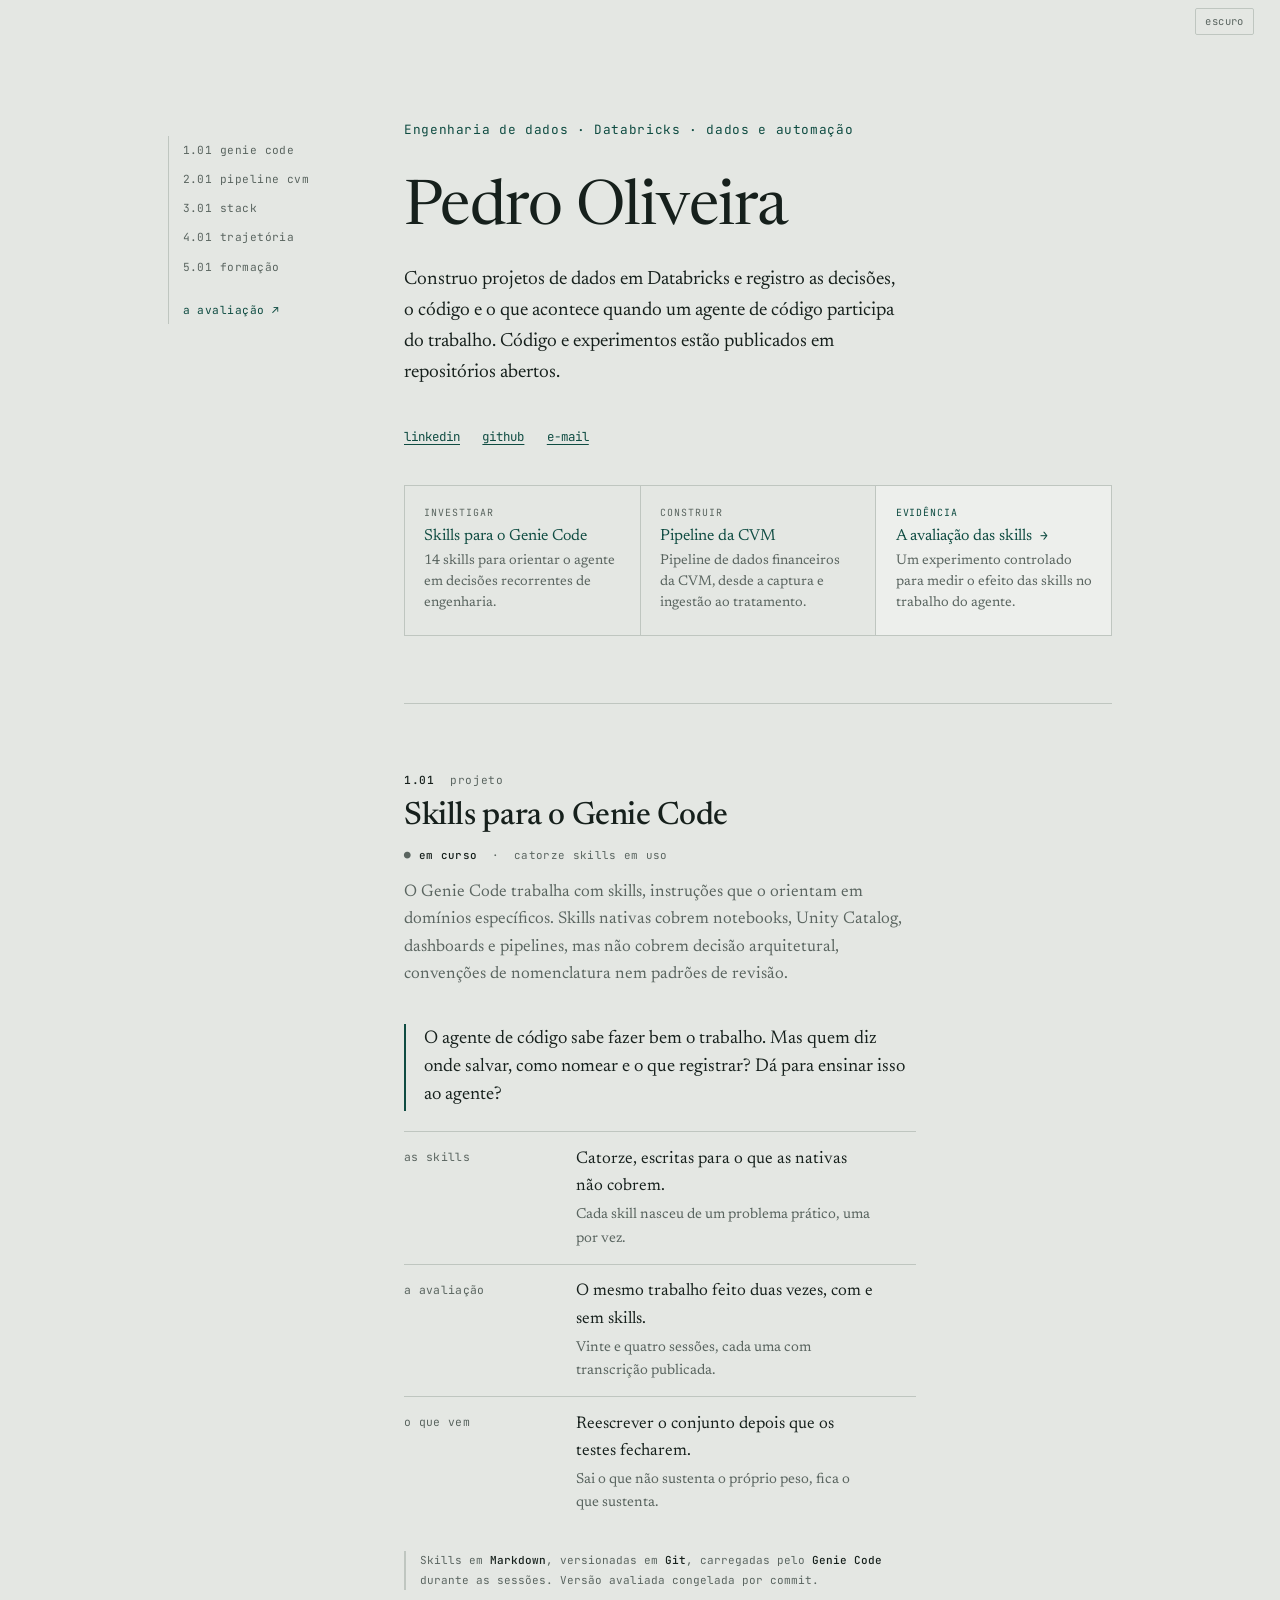
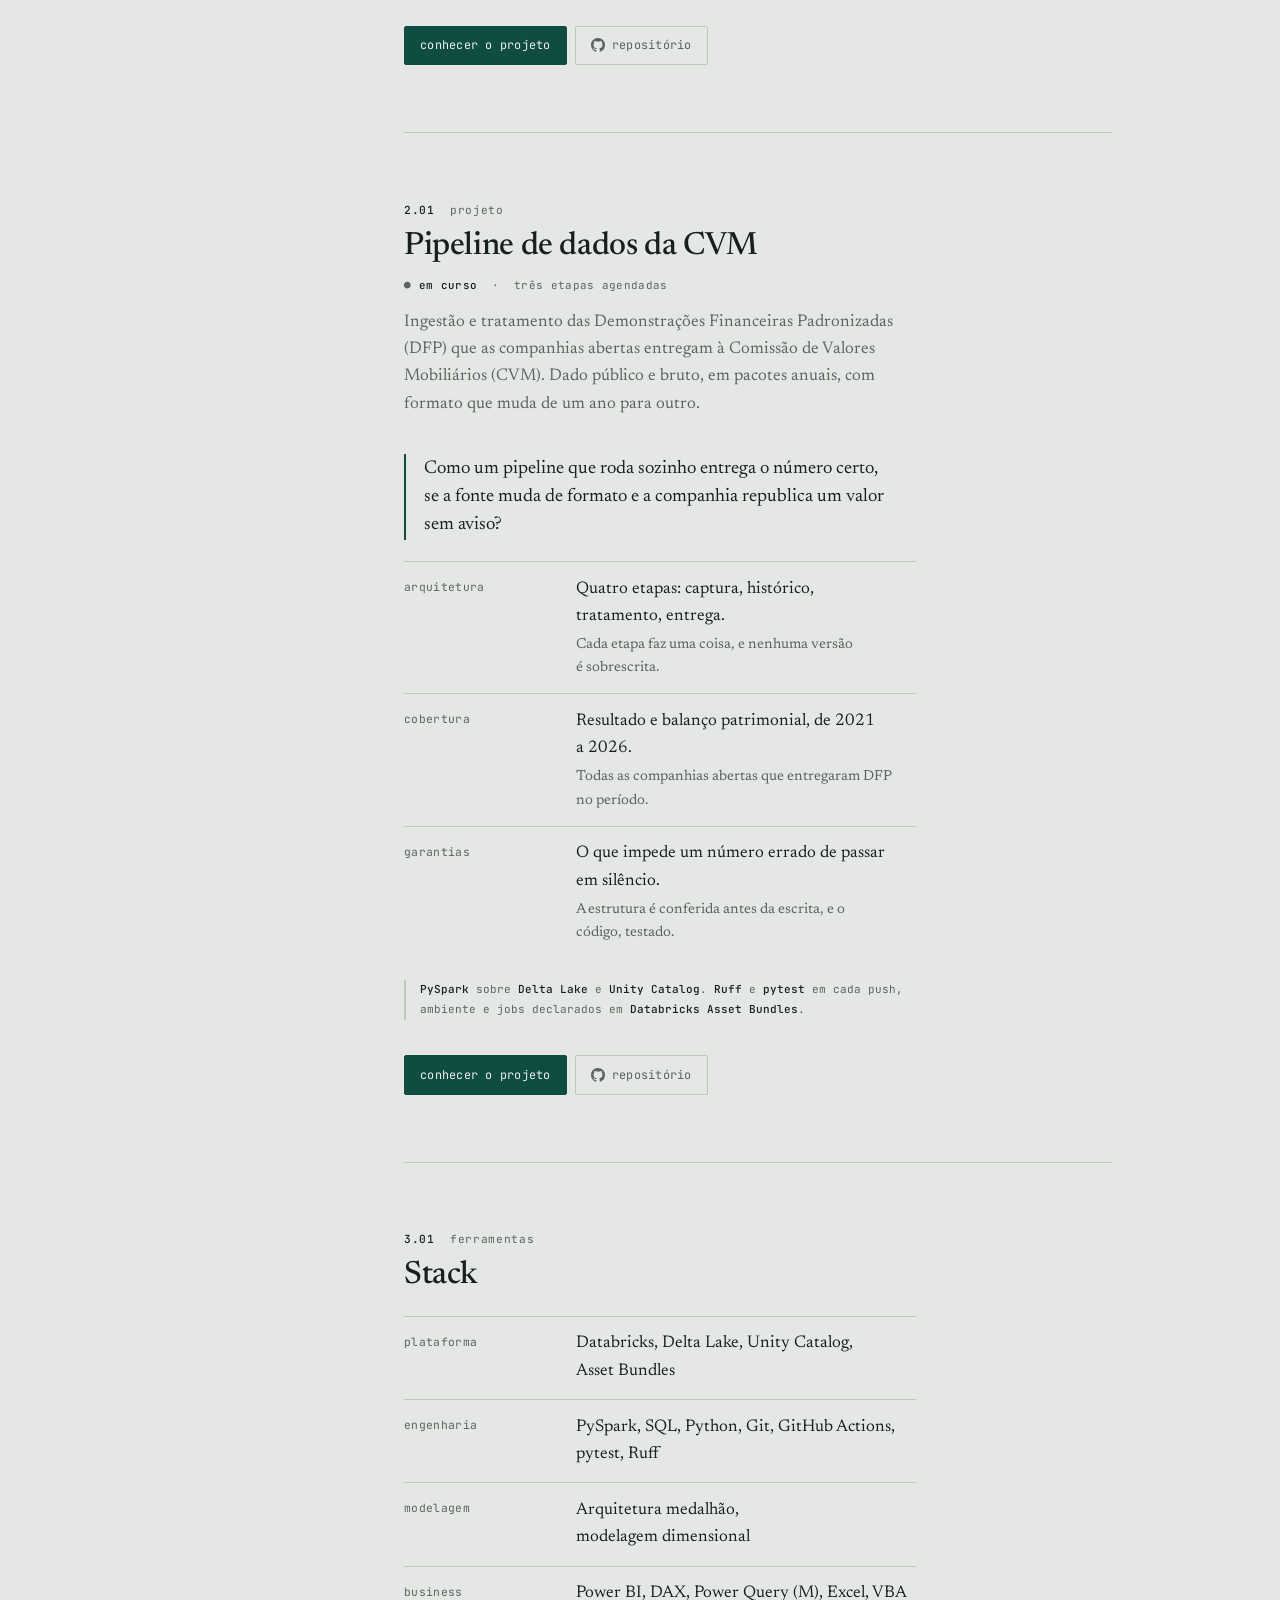
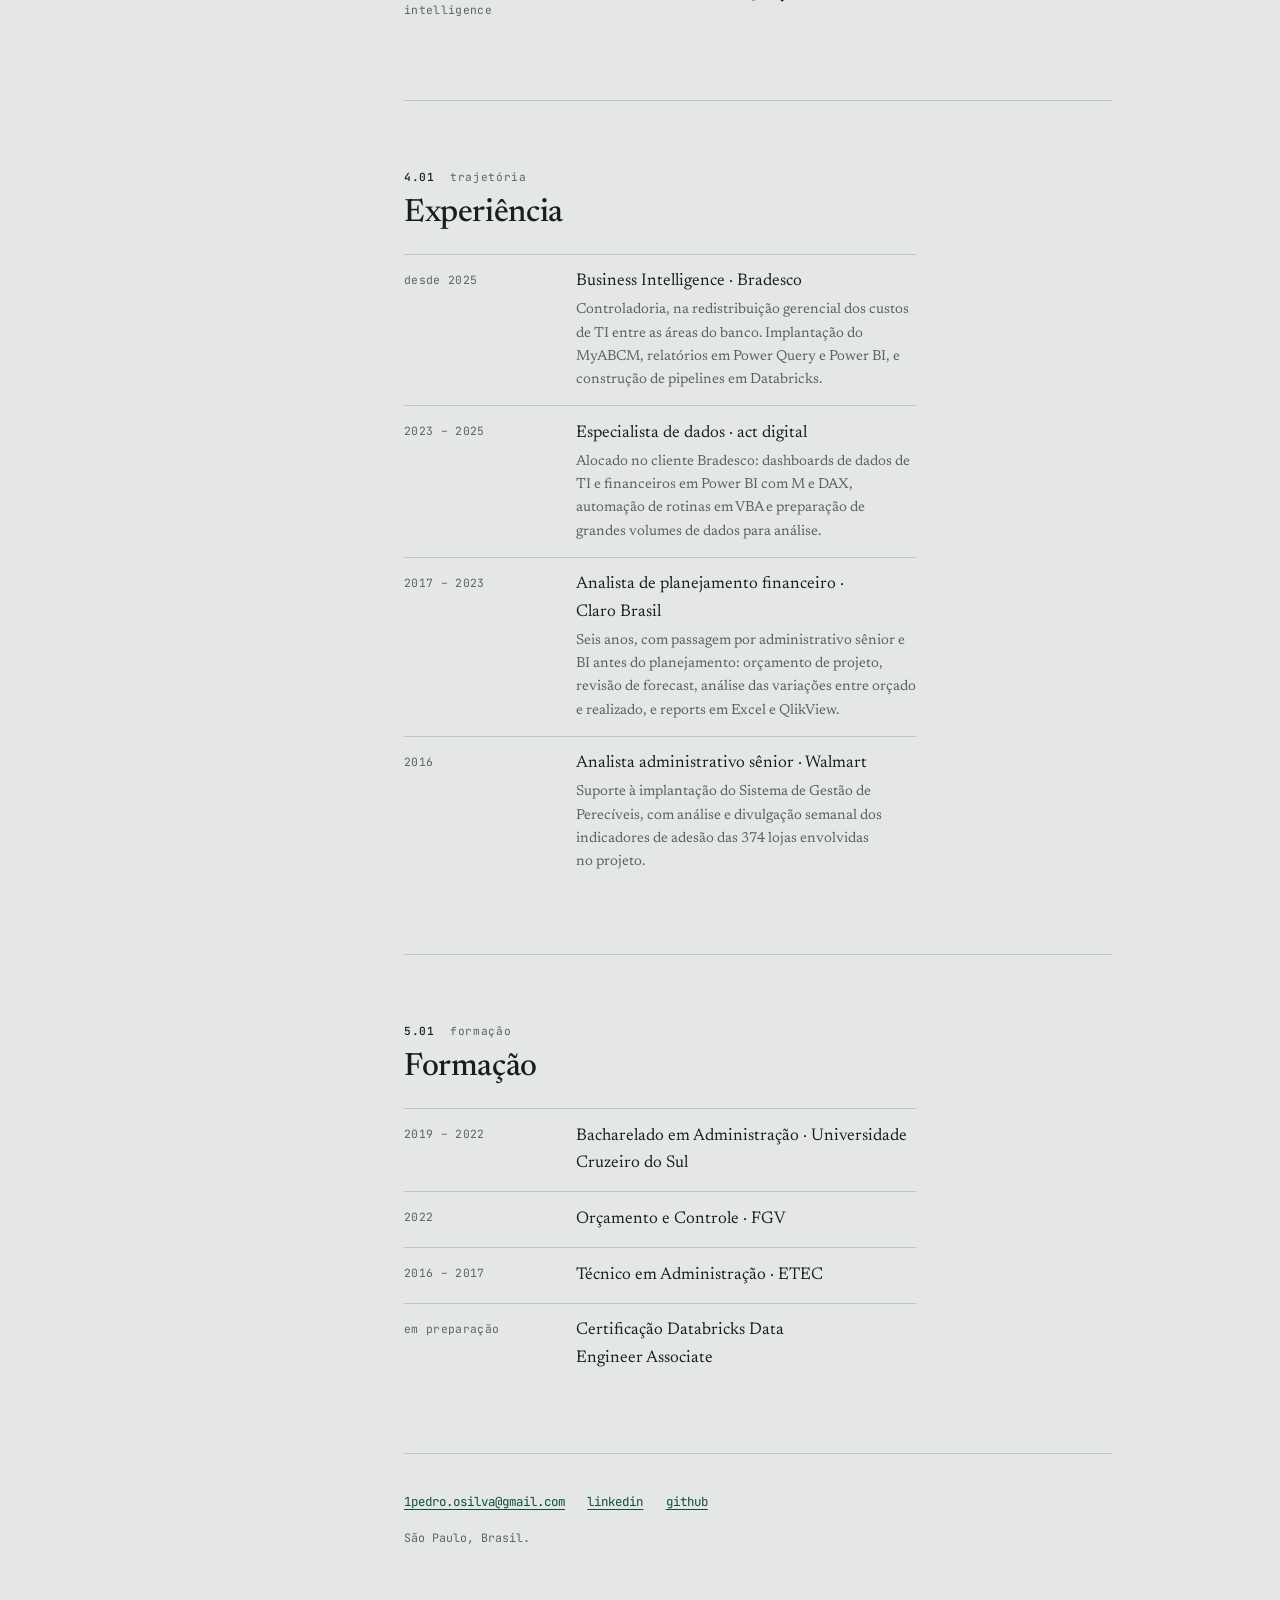
==== commit 4279b3aa: "revisão e simplificação da home" ====
--- a/index.html
+++ b/index.html
@@ -4,7 +4,6 @@
 <meta charset="utf-8">
 <meta name="viewport" content="width=device-width, initial-scale=1">
 <title>Pedro Oliveira · Engenharia de dados em Databricks</title>
-
 <meta name="robots" content="index, follow">
 <meta name="author" content="Pedro Oliveira">
 <meta name="description" content="Engenheiro de dados em Databricks. Projetos em Databricks com dados públicos, pipelines de engenharia de dados e investigação sobre o uso de skills com o Genie Code.">
@@ -12,7 +11,6 @@
 <link rel="icon" href="/favicon.svg" type="image/svg+xml">
 <link rel="apple-touch-icon" href="/apple-touch-icon.png">
 <link rel="canonical" href="https://1pedroosilva.github.io/">
-
 <meta property="og:type" content="profile">
 <meta property="og:locale" content="pt_BR">
 <meta property="og:url" content="https://1pedroosilva.github.io/">
@@ -24,7 +22,6 @@
 <meta property="og:image:height" content="630">
 <meta property="og:image:alt" content="Três planos sobrepostos em vista explodida: a plataforma, a camada de instruções e o artefato">
 <meta name="twitter:card" content="summary_large_image">
-
 <script type="application/ld+json">
 {
   "@context":"https://schema.org",
@@ -41,7 +38,6 @@
   "sameAs":["https://github.com/1pedroosilva","https://www.linkedin.com/in/1pedroosilva/"]
 }
 </script>
-
 <meta name="color-scheme" content="light dark">
 <script>
 (function(){
@@ -51,11 +47,9 @@
   document.documentElement.dataset.tema=t;
 })();
 </script>
-
 <link rel="preconnect" href="https://fonts.googleapis.com">
 <link rel="preconnect" href="https://fonts.gstatic.com" crossorigin>
 <link href="https://fonts.googleapis.com/css2?family=Newsreader:ital,opsz,wght@0,6..72,300;0,6..72,400;0,6..72,500;0,6..72,600&family=JetBrains+Mono:wght@400;500&display=swap" rel="stylesheet">
-
 <style>
 :root{
   --paper:#E4E7E3; --panel:#EDEFEC; --panel-deep:#D9DDD8;
@@ -63,14 +57,15 @@
   --accent:#0F4C42;
   --serif:"Newsreader",Georgia,serif;
   --mono:"JetBrains Mono",ui-monospace,SFMono-Regular,Menlo,monospace;
-  --col:60ch; --step:220ms;
+  /* medida em unidade absoluta: o mesmo valor vale para qualquer corpo de fonte,
+     então todo bloco do corpo termina exatamente na mesma coluna */
+  --col:32rem; --rotulo:140px; --step:220ms;
 }
 html[data-tema="escuro"]{
   --paper:#151B19; --panel:#1C2321; --panel-deep:#111716;
   --ink:#DCE3DE; --ink-soft:#8B9891; --rule:#2C3633;
   --accent:#79C4B0; --flag:#D4785C;
 }
-
 @media (prefers-reduced-motion:reduce){
   :root{--step:1ms}
   *,*::before,*::after{animation-duration:1ms!important;transition-duration:1ms!important}
@@ -78,7 +73,6 @@
 *{box-sizing:border-box}
 html{scroll-behavior:smooth}
 @media (prefers-reduced-motion:reduce){html{scroll-behavior:auto}}
-
 body{
   margin:0;background:var(--paper);color:var(--ink);
   font-family:var(--serif);font-size:17px;line-height:1.62;
@@ -87,15 +81,13 @@
 a{color:var(--accent);text-underline-offset:.22em;text-decoration-thickness:.055em}
 a:hover{color:var(--ink)}
 :focus-visible{outline:2px solid var(--accent);outline-offset:3px;border-radius:2px}
-
 h1,h2,h3{font-weight:500;line-height:1.18;letter-spacing:-.012em;margin:0}
 h1{font-size:clamp(2.4rem,7vw,3.9rem);font-weight:400}
 h2{font-size:clamp(1.5rem,4vw,2rem)}
 h3{font-size:1rem;font-weight:600}
-p{margin:0 0 1em;max-width:var(--col)}
+p{margin:0 0 1em;max-width:var(--col);text-wrap:pretty}
 p:last-child{margin-bottom:0}
 code{font-family:var(--mono);font-size:.85em}
-
 .shell{max-width:1040px;margin:0 auto;padding:0 clamp(1.15rem,4vw,3rem);display:grid;grid-template-columns:minmax(0,1fr)}
 @media (min-width:1000px){.shell{grid-template-columns:172px minmax(0,1fr);column-gap:4rem}}
 .index{display:none}
@@ -120,7 +112,6 @@
   transition:color var(--step),border-color var(--step);
 }
 .tema:hover{color:var(--ink);border-color:var(--ink-soft)}
-
 .railbar{
   position:sticky;top:0;z-index:40;display:flex;align-items:center;
   padding:.55rem clamp(1.15rem,4vw,3rem);
@@ -131,19 +122,15 @@
 .railbar .bar{position:absolute;left:0;right:0;bottom:-1px;height:1px;pointer-events:none}
 .railbar .bar i{display:block;height:100%;background:var(--accent);width:0;transition:width 90ms linear}
 @media (min-width:1000px){.railbar{display:none}}
-
 main{padding-bottom:5rem;min-width:0}
-
 /* medida única: todo bloco do corpo termina na mesma borda direita */
-.lede,.pstatus,.rows,.acc,.ask,.go,.hint,h2,.hero .stmt{max-width:var(--col)}
+.lede,.pstatus,.rows,.ask,.go,.tech-note,h2,.hero .stmt{max-width:var(--col)}
 section{min-width:0}
 section{padding:4.2rem 0;border-top:1px solid var(--rule)}
 section:first-of-type{border-top:0}
 .marker{font-family:var(--mono);font-size:.7rem;letter-spacing:.06em;color:var(--ink-soft);margin-bottom:.55rem}
 .marker b{color:var(--ink);font-weight:500}
 .lede{font-size:1.06rem;color:var(--ink-soft)}
-.sub{font-family:var(--mono);font-size:.73rem;letter-spacing:.03em;color:var(--ink-soft);margin:.55rem 0 0;max-width:var(--col)}
-
 .hero{padding:7.5rem 0 4.2rem}
 .hero h1{margin-bottom:1.1rem}
 .hero .role{font-family:var(--mono);font-size:.8rem;letter-spacing:.05em;color:var(--accent);margin-bottom:2rem}
@@ -156,7 +143,6 @@
 @keyframes rise{to{opacity:1;transform:none}}
 @media (prefers-reduced-motion:reduce){.reveal{opacity:1;transform:none;animation:none}}
 .links{display:flex;flex-wrap:wrap;gap:1.4rem;font-family:var(--mono);font-size:.78rem}
-
 .atalhos{
   display:flex;gap:1.15rem;position:sticky;top:2.15rem;z-index:35;
   padding:.6rem 0 .65rem;margin:0;
@@ -176,66 +162,26 @@
 .atalhos a[aria-current="true"]{color:var(--ink);border-bottom-color:var(--accent)}
 @media (min-width:1000px){.atalhos{display:none}}
 main section[hidden]{display:none}
-
 .pstatus{font-family:var(--mono);font-size:.68rem;color:var(--ink-soft);letter-spacing:.03em;margin:.7rem 0 0}
 .pstatus b{color:var(--ink);font-weight:500}
-.hint{font-family:var(--mono);font-size:.67rem;color:var(--ink-soft);margin-top:.8rem}
-
 /* linhas simples */
 .rows{margin-top:1.3rem}
 .row{display:grid;gap:.25rem 2rem;padding:.85rem 0;border-top:1px solid var(--rule)}
-@media (min-width:640px){.row{grid-template-columns:152px 1fr}}
+@media (min-width:640px){.row{grid-template-columns:var(--rotulo) 1fr}}
 .row .k{font-family:var(--mono);font-size:.71rem;color:var(--ink-soft);letter-spacing:.03em;padding-top:.22em}
-.row .v{max-width:var(--col)}
-.row .v small{display:block;color:var(--ink-soft);font-size:.9rem;margin-top:.15rem}
-
+.row .v{min-width:0;text-wrap:pretty}
+.row .v small{display:block;color:var(--ink-soft);font-size:.9rem;margin-top:.15rem;text-wrap:pretty}
 /* a pergunta que o projeto responde */
 .ask{
   margin:2.2rem 0 0;padding:.1rem 0 .1rem 1.15rem;
   border-left:2px solid var(--accent);
   font-size:1.16rem;line-height:1.5;color:var(--ink);
 }
-
-/* acordeão */
-.acc{margin-top:1.6rem}
-details{border-bottom:1px solid var(--rule)}
-details.first{border-top:1px solid var(--rule)}
-summary{cursor:pointer;list-style:none;padding:.85rem 0;display:flex;gap:.9rem;align-items:baseline}
-summary::-webkit-details-marker{display:none}
-summary::after{content:"+";margin-left:auto;color:var(--ink-soft);font-family:var(--mono);font-size:.9rem}
-details[open] summary::after{content:"\2212";color:var(--accent)}
-summary:hover{color:var(--accent)}
-summary .k{
-  font-family:var(--mono);font-size:.68rem;letter-spacing:.04em;color:var(--ink-soft);
-  flex:0 0 auto;width:124px;line-height:1.5;
-}
-@media (max-width:560px){summary{flex-wrap:wrap;gap:.15rem .9rem}summary .k{width:100%}}
-.dbody{padding:0 0 1.25rem;max-width:var(--col)}
-.dbody p{font-size:.95rem}
 .tech-note{
   font-family:var(--mono);font-size:.69rem;line-height:1.8;color:var(--ink-soft);
-  margin-top:.75rem;padding-left:.85rem;border-left:2px solid var(--rule);
+  margin-top:1.4rem;padding-left:.85rem;border-left:2px solid var(--rule);
 }
 .tech-note b{color:var(--ink);font-weight:500}
-
-/* catálogo das skills */
-.chips{display:flex;flex-wrap:wrap;gap:.35rem;margin-top:.7rem}
-.chips button{
-  font-family:var(--mono);font-size:.68rem;padding:.36rem .6rem;cursor:pointer;
-  background:transparent;color:var(--ink-soft);border:1px solid var(--rule);border-radius:2px;
-  transition:background var(--step),color var(--step),border-color var(--step);
-}
-.chips button:hover{color:var(--ink);border-color:var(--ink-soft)}
-.chips button[aria-pressed="true"]{background:var(--accent);border-color:var(--accent);color:var(--panel)}
-html[data-tema="escuro"] .chips button[aria-pressed="true"]{color:#101614}
-.chipbody{margin-top:.75rem;padding:1rem 1.1rem;background:var(--panel);border:1px solid var(--rule);border-radius:2px;min-height:128px}
-.chipbody .dom{font-family:var(--mono);font-size:.66rem;letter-spacing:.04em;color:var(--ink-soft);margin-bottom:.25rem}
-.chipbody h3{font-family:var(--mono);font-size:.82rem;font-weight:500}
-.chipbody p{margin:.35rem 0 0;font-size:.95rem}
-.panel[hidden]{display:none}
-.panel{animation:fadein var(--step) ease-out}
-@keyframes fadein{from{opacity:.4}to{opacity:1}}
-
 /* saída para a página do projeto */
 .go{display:flex;flex-wrap:wrap;align-items:stretch;gap:.5rem;margin-top:2.2rem}
 .go a{
@@ -251,31 +197,15 @@
 html[data-tema="escuro"] .go a.main{color:#101614}
 html[data-tema="escuro"] .go a.main:hover{color:#101614}
 .go a svg{width:14px;height:14px;fill:currentColor;flex:0 0 auto}
-
 @media (max-width:520px){
   body{font-size:16px}
   .hero{padding:5.5rem 0 3.4rem}
   .hero .stmt{font-size:1.08rem}
   .ask{font-size:1.06rem}
 }
-
 footer{border-top:1px solid var(--rule);padding:2.4rem 0 4rem;font-family:var(--mono);font-size:.73rem;color:var(--ink-soft)}
 footer .links{margin-bottom:1rem}
-
-.prancha{margin:2.6rem 0 0;border:1px solid var(--rule);background:var(--panel)}
-.prancha img{display:block;width:100%;height:auto}
-.prancha figcaption{padding:.7rem 1rem;border-top:1px solid var(--rule);font-family:var(--mono);font-size:.78rem;color:var(--ink-soft)}
-.prancha .escura{display:none}
-html[data-tema="escuro"] .prancha .clara{display:none}
-html[data-tema="escuro"] .prancha .escura{display:block}
-
-</style>
-
-<style>
-.hero .stmt2{
-  margin-top:.9rem;font-size:.97rem;line-height:1.62;color:var(--ink-soft);
-  max-width:var(--col);
-}
+/* mapa do trabalho */
 .mapa{
   display:grid;gap:1px;margin:2.4rem 0 0;
   background:var(--rule);border:1px solid var(--rule);
@@ -293,23 +223,19 @@
 }
 .mp .tt{font-size:1rem;color:var(--accent);line-height:1.3}
 .mp:hover .tt{color:var(--ink)}
-.mp .ds{font-size:.87rem;line-height:1.5;color:var(--ink-soft)}
+.mp .ds{font-size:.87rem;line-height:1.5;color:var(--ink-soft);text-wrap:pretty}
 .mp.forte{background:var(--panel)}
 .mp.forte:hover{background:var(--panel-deep)}
 .mp.forte .et{color:var(--accent)}
 .mp.forte .tt::after{content:" \2192";font-family:var(--mono);font-size:.82em}
-
 .atalhos a.fora{color:var(--accent)}
 .atalhos a.fora:hover{color:var(--ink)}
 .index a.fora{color:var(--accent)}
 .index a.fora:hover{color:var(--ink)}
 .index li.gap{height:.9rem}
 </style>
-
 </head>
-
 <body>
-
 <button class="tema" id="tema" type="button" aria-label="Alternar tema"></button>
 
 <div class="railbar">
@@ -321,27 +247,22 @@
   <nav class="index" aria-label="Índice">
     <ol>
       <li><a href="#skills">1.01 genie code</a></li>
-          <li><a href="#cvm">2.01 pipeline cvm</a></li>
+      <li><a href="#cvm">2.01 pipeline cvm</a></li>
       <li><a href="#stack">3.01 stack</a></li>
       <li><a href="#trajetoria">4.01 trajetória</a></li>
       <li><a href="#formacao">5.01 formação</a></li>
-          <li class="gap"></li>
-          <li><a class="fora" href="/genie-skills-eval/">a avaliação &#8599;</a></li>
+      <li class="gap"></li>
+      <li><a class="fora" href="/genie-skills-eval/">a avaliação &#8599;</a></li>
     </ol>
   </nav>
 
   <main>
-
     <section class="hero" id="topo">
       <p class="role reveal">Engenharia de dados · Databricks · dados e automação</p>
       <h1 class="reveal">Pedro Oliveira</h1>
       <p class="stmt reveal">
         Construo projetos de dados em Databricks e registro as decisões, o código e o
         que acontece quando um agente de código participa do trabalho.
-        Dois projetos concentram o site: um pipeline de dados financeiros da CVM
-        e um conjunto de skills para o Genie Code, acompanhado de uma avaliação das próprias skills.
-      </p>
-      <p class="stmt2 reveal">
         Código e experimentos estão publicados em repositórios abertos.
       </p>
       <p class="links reveal">
@@ -349,11 +270,12 @@
         <a href="https://github.com/1pedroosilva" target="_blank" rel="noopener noreferrer">github</a>
         <a href="mailto:1pedro.osilva@gmail.com">e-mail</a>
       </p>
+
       <nav class="mapa reveal" aria-label="O trabalho">
         <a class="mp" href="/projeto-databricks-skills/">
           <span class="et">investigar</span>
           <span class="tt">Skills para o Genie Code</span>
-          <span class="ds">14 skills para orientar o agente em decisões recorrentes de engenharia, acompanhadas por uma avaliação.</span>
+          <span class="ds">14 skills para orientar o agente em decisões recorrentes de engenharia.</span>
         </a>
         <a class="mp" href="/projeto-cvm/">
           <span class="et">construir</span>
@@ -363,158 +285,71 @@
         <a class="mp forte" href="/genie-skills-eval/">
           <span class="et">evidência</span>
           <span class="tt">A avaliação das skills</span>
-          <span class="ds"> Um experimento controlado para medir o efeito das skills no trabalho do agente.</span>
+          <span class="ds">Um experimento controlado para medir o efeito das skills no trabalho do agente.</span>
         </a>
       </nav>
     </section>
 
-      <nav class="atalhos" aria-label="Seções da página">
-        <a href="#skills">skills</a>
-        <a href="#cvm">cvm</a>
-        <a href="#stack">stack</a>
-        <a href="#trajetoria">experiência</a>
-        <a href="#formacao">formação</a>
-        <a class="fora" href="/genie-skills-eval/">avaliação &#8599;</a>
-      </nav>
-
-
-    <!-- 1.01 -->
+    <nav class="atalhos" aria-label="Seções da página">
+      <a href="#skills">skills</a>
+      <a href="#cvm">cvm</a>
+      <a href="#stack">stack</a>
+      <a href="#trajetoria">experiência</a>
+      <a href="#formacao">formação</a>
+      <a class="fora" href="/genie-skills-eval/">avaliação &#8599;</a>
+    </nav>
+
+    <!-- 1.01 · molde espelhado com 2.01: cada bloco tem a mesma contagem de caracteres
+         do seu par (±5), para quebrar no mesmo número de linhas em qualquer tela.
+         h2 24 · status 21 · lede ~235 · ask ~130 · linha: destaque ~52 / apoio ~58 · nota ~125 -->
     <section id="skills">
       <p class="marker"><b>1.01</b> &nbsp;projeto</p>
       <h2>Skills para o Genie Code</h2>
-      <p class="sub">o agente de IA para engenharia de dados da Databricks</p>
       <p class="pstatus">&#9679; <b>em curso</b> &nbsp;·&nbsp; catorze skills em uso</p>
+
       <p class="lede" style="margin-top:.9rem">
-        O Genie Code trabalha com skills: instruções que acrescentam contexto e o orientam em domínios específicos.
-        As skills nativas da plataforma cobrem notebooks, Unity Catalog, dashboards e pipelines,
-        mas não cobrem critérios de decisão arquitetural, convenções de nomenclatura nem padrões de revisão.
-        </p>
+        O Genie Code trabalha com skills, instruções que o orientam em domínios específicos.
+        Skills nativas cobrem notebooks, Unity Catalog, dashboards e pipelines, mas não cobrem
+        decisão arquitetural, convenções de nomenclatura nem padrões de revisão.
+      </p>
+
       <p class="ask">
         O agente de código sabe fazer bem o trabalho. Mas quem diz onde salvar,
         como nomear e o que registrar? Dá para ensinar isso ao agente?
       </p>
 
-      <div class="acc">
-        <details class="first">
-          <summary><span class="k">as 14 skills</span><span>Escritas para o que as nativas não cobrem</span></summary>
-          <div class="dbody">
-            <p>Cada skill nasceu de um problema prático, uma por vez.</p>
-            <p class="hint" style="margin-top:1.1rem">clique em uma para ler o que ela faz</p>
-            <div class="chips" role="group" aria-label="Catálogo de skills">
-              <button type="button" data-skill="medallion-architecture" aria-pressed="true">medallion-architecture</button>
-              <button type="button" data-skill="code-review" aria-pressed="false">code-review</button>
-              <button type="button" data-skill="notebook-structure" aria-pressed="false">notebook-structure</button>
-              <button type="button" data-skill="data-quality-guardrails" aria-pressed="false">data-quality-guardrails</button>
-              <button type="button" data-skill="eda-and-validation" aria-pressed="false">eda-and-validation</button>
-              <button type="button" data-skill="naming-conventions" aria-pressed="false">naming-conventions</button>
-              <button type="button" data-skill="unity-catalog-naming" aria-pressed="false">unity-catalog-naming</button>
-              <button type="button" data-skill="artifact-documentation" aria-pressed="false">artifact-documentation</button>
-              <button type="button" data-skill="docs-sync" aria-pressed="false">docs-sync</button>
-              <button type="button" data-skill="technical-writing" aria-pressed="false">technical-writing</button>
-              <button type="button" data-skill="git-workflow" aria-pressed="false">git-workflow</button>
-              <button type="button" data-skill="asset-placement" aria-pressed="false">asset-placement</button>
-              <button type="button" data-skill="project-context" aria-pressed="false">project-context</button>
-              <button type="button" data-skill="skill-patterns" aria-pressed="false">skill-patterns</button>
-            </div>
-            <div class="chipbody">
-              <div class="panel" data-skillpanel="medallion-architecture">
-                <p class="dom">arquitetura</p><h3>medallion-architecture</h3><p>Como decidir a forma de gravar cada camada, garantir que reprocessar não duplique, e versionar mudanças de regra de negócio.</p>
-              </div>
-              <div class="panel" data-skillpanel="code-review" hidden>
-                <p class="dom">revisão</p><h3>code-review</h3><p>O que olhar ao revisar código: erro de lógica, suposição não verificada, trecho que virou inútil e custo desnecessário de processamento.</p>
-              </div>
-              <div class="panel" data-skillpanel="notebook-structure" hidden>
-                <p class="dom">revisão</p><h3>notebook-structure</h3><p>A ordem de um notebook novo: o que vem primeiro e o que não deve se misturar.</p>
-              </div>
-              <div class="panel" data-skillpanel="data-quality-guardrails" hidden>
-                <p class="dom">qualidade</p><h3>data-quality-guardrails</h3><p>Que verificações colocar para o pipeline falhar cedo e de forma visível, em vez de entregar número errado em silêncio.</p>
-              </div>
-              <div class="panel" data-skillpanel="eda-and-validation" hidden>
-                <p class="dom">qualidade</p><h3>eda-and-validation</h3><p>Quando investigar a base, quando apenas verificar, onde guardar cada coisa e como registrar o que apareceu.</p>
-              </div>
-              <div class="panel" data-skillpanel="naming-conventions" hidden>
-                <p class="dom">nomenclatura</p><h3>naming-conventions</h3><p>Nomear notebook, tabela e variável de um jeito que o nome já diga a que camada aquilo pertence.</p>
-              </div>
-              <div class="panel" data-skillpanel="unity-catalog-naming" hidden>
-                <p class="dom">nomenclatura</p><h3>unity-catalog-naming</h3><p>Onde cada schema, tabela e volume fica dentro do Unity Catalog, camada por camada.</p>
-              </div>
-              <div class="panel" data-skillpanel="artifact-documentation" hidden>
-                <p class="dom">documentação</p><h3>artifact-documentation</h3><p>Documentar algo que já existe a partir do que está no ambiente, tratando as divergências entre fontes em vez de eleger uma e ignorar o resto.</p>
-              </div>
-              <div class="panel" data-skillpanel="docs-sync" hidden>
-                <p class="dom">documentação</p><h3>docs-sync</h3><p>Depois de mudar o código, quais documentos ficaram desatualizados e precisam acompanhar.</p>
-              </div>
-              <div class="panel" data-skillpanel="technical-writing" hidden>
-                <p class="dom">documentação</p><h3>technical-writing</h3><p>Tom de documentação técnica: verbo no presente, sem emoji, sem adjetivo de venda.</p>
-              </div>
-              <div class="panel" data-skillpanel="git-workflow" hidden>
-                <p class="dom">versionamento</p><h3>git-workflow</h3><p>Dividir uma alteração em commits coerentes e escrever a mensagem de cada um.</p>
-              </div>
-              <div class="panel" data-skillpanel="asset-placement" hidden>
-                <p class="dom">organização</p><h3>asset-placement</h3><p>Antes de criar um arquivo: a que projeto pertence, em que pasta vai e o que conferir antes.</p>
-              </div>
-              <div class="panel" data-skillpanel="project-context" hidden>
-                <p class="dom">projeto</p><h3>project-context</h3><p>Iniciar, retomar ou fechar um projeto de dados: classificar o estado, desenhar o mapa do pipeline, criar estrutura e documentos, declarar o próximo passo.</p>
-              </div>
-              <div class="panel" data-skillpanel="skill-patterns" hidden>
-                <p class="dom">meta</p><h3>skill-patterns</h3><p>Escrever e revisar as próprias skills, checando antes se já existe algo equivalente entre as nativas da plataforma.</p>
-              </div>
-            </div>
-          </div>
-        </details>
-        <details>
-          <summary><span class="k">em uso</span><span>Carregadas pelo agente durante as sessões</span></summary>
-          <div class="dbody">
-            <p>As skills estão carregadas durante as sessões e podem ser acionadas pelo
-              Genie Code durante o desenvolvimento dos projetos.</p>
-          </div>
-        </details>
-        <details>
-          <summary><span class="k">avaliação</span><span>As skills acertam onde o arquivo nasce, e param aí</span></summary>
-          <div class="dbody">
-            <p>O mesmo trabalho feito duas vezes, com os mesmos pedidos na mesma ordem, uma vez
-            com as skills ativas e outra com elas desligadas. Vinte e quatro sessões registradas
-            até aqui, cada uma com transcrição completa publicada, incluindo o raciocínio do
-            agente.</p>
-            <p>O resultado é mais interessante do que um placar: as skills acertam onde o
-            artefato nasce e como se chama, e nenhum dos dois braços acertou o que estava fora
-            do arquivo. A versão testada está congelada por commit, para que qualquer pessoa
-            reconstrua o que foi avaliado.</p>
-            <p class="go"><a class="main" href="/genie-skills-eval/">ver a avaliação</a></p>
-          </div>
-        </details>
-        <details>
-          <summary><span class="k">o que vem</span><span>Refatoração depois que os testes fecharem</span></summary>
-          <div class="dbody">
-            <p>A avaliação existe para separar as skills que mudam o resultado do trabalho das que
-            só descrevem o que o agente já fazia sozinho. Com esse resultado, reescrevo o conjunto:
-            o que não sustenta o próprio peso sai, o que sustenta ganha redação melhor.</p>
-          </div>
-        </details>
+      <div class="rows">
+        <div class="row">
+          <div class="k">as skills</div>
+          <div class="v">Catorze, escritas para o que as nativas não cobrem.<small>Cada skill nasceu de um problema prático, uma por vez.</small></div>
+        </div>
+        <div class="row">
+          <div class="k">a avaliação</div>
+          <div class="v">O mesmo trabalho feito duas vezes, com e sem skills.<small>Vinte e quatro sessões, cada uma com transcrição publicada.</small></div>
+        </div>
+        <div class="row">
+          <div class="k">o que vem</div>
+          <div class="v">Reescrever o conjunto depois que os testes fecharem.<small>Sai o que não sustenta o próprio peso, fica o que sustenta.</small></div>
+        </div>
       </div>
 
-      <figure class="prancha">
-        <img class="clara" src="/prancha.png" width="1200" height="630" loading="lazy" decoding="async"
-             alt="Vista explodida de três planos e uma esteira Delta de quatro camadas, com o agente operando sobre ela">
-        <img class="escura" src="/prancha-dark.png" width="1200" height="630" loading="lazy" decoding="async" alt="">
-        <figcaption>A camada de instruções entre a plataforma e o que o agente produz.</figcaption>
-      </figure>
+      <p class="tech-note">Skills em <b>Markdown</b>, versionadas em <b>Git</b>, carregadas pelo <b>Genie Code</b> durante as sessões. Versão avaliada congelada por commit.</p>
 
       <p class="go">
-        <a class="main" href="/projeto-databricks-skills/">conhecer o projeto</a><a href="/genie-skills-eval/">ver a avaliação</a>
+        <a class="main" href="/projeto-databricks-skills/">conhecer o projeto</a>
         <a href="https://github.com/1pedroosilva/databricks-genie-skills" target="_blank" rel="noopener noreferrer" aria-label="Repositório das skills no GitHub">
           <svg viewBox="0 0 16 16" aria-hidden="true"><path d="M8 0C3.58 0 0 3.58 0 8c0 3.54 2.29 6.53 5.47 7.59.4.07.55-.17.55-.38 0-.19-.01-.82-.01-1.49-2.01.37-2.53-.49-2.69-.94-.09-.23-.48-.94-.82-1.13-.28-.15-.68-.52-.01-.53.63-.01 1.08.58 1.23.82.72 1.21 1.87.87 2.33.66.07-.52.28-.87.51-1.07-1.78-.2-3.64-.89-3.64-3.95 0-.87.31-1.59.82-2.15-.08-.2-.36-1.02.08-2.12 0 0 .67-.21 2.2.82.64-.18 1.32-.27 2-.27s1.36.09 2 .27c1.53-1.04 2.2-.82 2.2-.82.44 1.1.16 1.92.08 2.12.51.56.82 1.27.82 2.15 0 3.07-1.87 3.75-3.65 3.95.29.25.54.73.54 1.48 0 1.07-.01 1.93-.01 2.2 0 .21.15.46.55.38A8.01 8.01 0 0 0 16 8c0-4.42-3.58-8-8-8z"/></svg>
           repositório
         </a>
       </p>
-      <p class="hint">a avaliação tem página própria, com as sessões e as transcrições</p>
     </section>
 
-    <!-- 2.01 -->
+    <!-- 2.01 · molde espelhado com 1.01 (ver comentário da seção anterior) -->
     <section id="cvm">
       <p class="marker"><b>2.01</b> &nbsp;projeto</p>
-      <h2>Pipeline de demonstrações financeiras da CVM</h2>
-      <p class="pstatus">&#9679; <b>em curso</b> &nbsp;·&nbsp; três das quatro etapas em execução agendada</p>
+      <h2>Pipeline de dados da CVM</h2>
+      <p class="pstatus">&#9679; <b>em curso</b> &nbsp;·&nbsp; três etapas agendadas</p>
+
       <p class="lede" style="margin-top:.9rem">
         Ingestão e tratamento das Demonstrações Financeiras Padronizadas (DFP) que as companhias
         abertas entregam à Comissão de Valores Mobiliários (CVM). Dado público e bruto, em pacotes
@@ -523,61 +358,25 @@
 
       <p class="ask">
         Como um pipeline que roda sozinho entrega o número certo, se a fonte muda de formato
-        entre um ano e outro e a companhia republica um valor corrigido sem avisar ninguém?
-      </p>
-
-      <div class="acc">
-        <details class="first">
-          <summary><span class="k">arquitetura<br>medalhão</span><span>Captura, histórico, tratamento e entrega</span></summary>
-          <div class="dbody">
-            <p>Cada etapa faz uma coisa. A captura guarda o arquivo exatamente como veio da CVM.
-            O histórico acumula todas as versões, sem sobrescrever nenhuma. O tratamento escolhe
-            a versão vigente e padroniza. A entrega organiza para análise.</p>
-            <p class="tech-note">Databricks com <b>PySpark</b> sobre <b>Delta Lake</b>, landing zone em volume do <b>Unity Catalog</b>.</p>
-          </div>
-        </details>
-        <details>
-          <summary><span class="k">cobertura</span><span>Resultado e balanço patrimonial, de 2021 a 2026</span></summary>
-          <div class="dbody">
-            <p>Demonstração do Resultado do Exercício, Balanço Patrimonial Ativo e Balanço
-            Patrimonial Passivo, de todas as companhias abertas que entregaram DFP no período.</p>
-          </div>
-        </details>
-        <details>
-          <summary><span class="k">o que roda</span><span>A camada de entrega ainda não foi construída</span></summary>
-          <div class="dbody">
-            <p>Captura, histórico e tratamento rodam sozinhos, em execução agendada. A entrega
-            está prevista na estrutura do projeto e na declaração de ambiente, e os notebooks
-            dela não existem.</p>
-            <p>A conversão de escala, que era a padronização mais grave em aberto, entrou em
-            setembro: sem ela, ordenar companhias devolvia a ordem invertida. Segue aberta a
-            classificação de hierarquia das contas contábeis.</p>
-          </div>
-        </details>
-        <details>
-          <summary><span class="k">garantias</span><span>O que impede um número errado de passar em silêncio</span></summary>
-          <div class="dbody">
-            <p>Quando um pipeline quebra, alguém percebe. O risco está em ele terminar com
-            sucesso e entregar número errado calado. A checagem de estrutura acontece antes da
-            escrita, e nenhuma alteração de código entra sem passar por verificação automática.</p>
-            <p>Ele também não confia no próprio registro de sucesso: antes de processar, confere
-            se o exercício realmente deixou linha na tabela e se a origem republicou o arquivo
-            desde a última vez.</p>
-            <p class="tech-note">Falha explícita antes da gravação, <b>Ruff</b> e <b>pytest</b> em cada push, ambiente e jobs declarados em <b>Databricks Asset Bundles</b>. Detecção por leitura local, sem chamada de rede em tempo de execução.</p>
-          </div>
-        </details>
-        <details>
-          <summary><span class="k">estado</span><span>Duas frentes, uma de cada vez</span></summary>
-          <div class="dbody">
-            <p>Ficou parado por um tempo enquanto eu terminava a avaliação das skills, porque
-            prefiro fechar uma frente antes de abrir outra. A execução agendada nunca parou: o
-            que tinha parado era o desenvolvimento.</p>
-            <p>Voltou em setembro, com a conversão de escala, a detecção de republicação e o
-            registro de execução. A fila daqui é a camada de entrega e a hierarquia das
-            contas.</p>
-          </div>
-        </details>
+        e a companhia republica um valor sem aviso?
+      </p>
+
+      <div class="rows">
+        <div class="row">
+          <div class="k">arquitetura</div>
+          <div class="v">Quatro etapas: captura, histórico, tratamento, entrega.<small>Cada etapa faz uma coisa, e nenhuma versão é sobrescrita.</small></div>
+        </div>
+        <div class="row">
+          <div class="k">cobertura</div>
+          <div class="v">Resultado e balanço patrimonial, de 2021 a 2026.<small>Todas as companhias abertas que entregaram DFP no período.</small></div>
+        </div>
+        <div class="row">
+          <div class="k">garantias</div>
+          <div class="v">O que impede um número errado de passar em silêncio.<small>A estrutura é conferida antes da escrita, e o código, testado.</small></div>
+        </div>
       </div>
+
+      <p class="tech-note"><b>PySpark</b> sobre <b>Delta Lake</b> e <b>Unity Catalog</b>. <b>Ruff</b> e <b>pytest</b> em cada push, ambiente e jobs declarados em <b>Databricks Asset Bundles</b>.</p>
 
       <p class="go">
         <a class="main" href="/projeto-cvm/">conhecer o projeto</a>
@@ -586,7 +385,6 @@
           repositório
         </a>
       </p>
-      <p class="hint">as decisões estão registradas com data, contexto e o que aprendi com cada uma</p>
     </section>
 
     <section id="stack">
@@ -630,18 +428,10 @@
       </p>
       <p>São Paulo, Brasil.</p>
     </footer>
-
   </main>
 </div>
 
 <script>
-const cb=[...document.querySelectorAll('.chips button')];
-const cp=[...document.querySelectorAll('[data-skillpanel]')];
-cb.forEach(b=>b.addEventListener('click',()=>{
-  cp.forEach(p=>{p.hidden = p.getAttribute('data-skillpanel')!==b.dataset.skill;});
-  cb.forEach(o=>o.setAttribute('aria-pressed',String(o===b)));
-}));
-
 const btema=document.getElementById('tema');
 function pintaTema(t){
   document.documentElement.dataset.tema=t;
@@ -661,6 +451,7 @@
 const abas = [...document.querySelectorAll('.atalhos a')];
 const secoes = [...document.querySelectorAll('main section:not(.hero)')];
 let atual = (document.querySelector('.atalhos a')||{}).getAttribute?.('href')?.slice(1) || 'skills';
+
 function aplicaAbas(){
   const lb = document.getElementById('railLabel');
   if(mq.matches){
@@ -686,6 +477,7 @@
 }));
 mq.addEventListener('change', aplicaAbas);
 aplicaAbas();
+
 const label=document.getElementById('railLabel'),fill=document.getElementById('railFill');
 const obs=new IntersectionObserver(es=>{
   if(mq.matches) return;
@@ -698,6 +490,7 @@
   });
 },{rootMargin:'-45% 0px -50% 0px'});
 [...document.querySelectorAll('main section')].forEach(s=>obs.observe(s));
+
 addEventListener('scroll',()=>{
   const max=document.body.scrollHeight-innerHeight;
   fill.style.width=(max>0?(scrollY/max)*100:0)+'%';
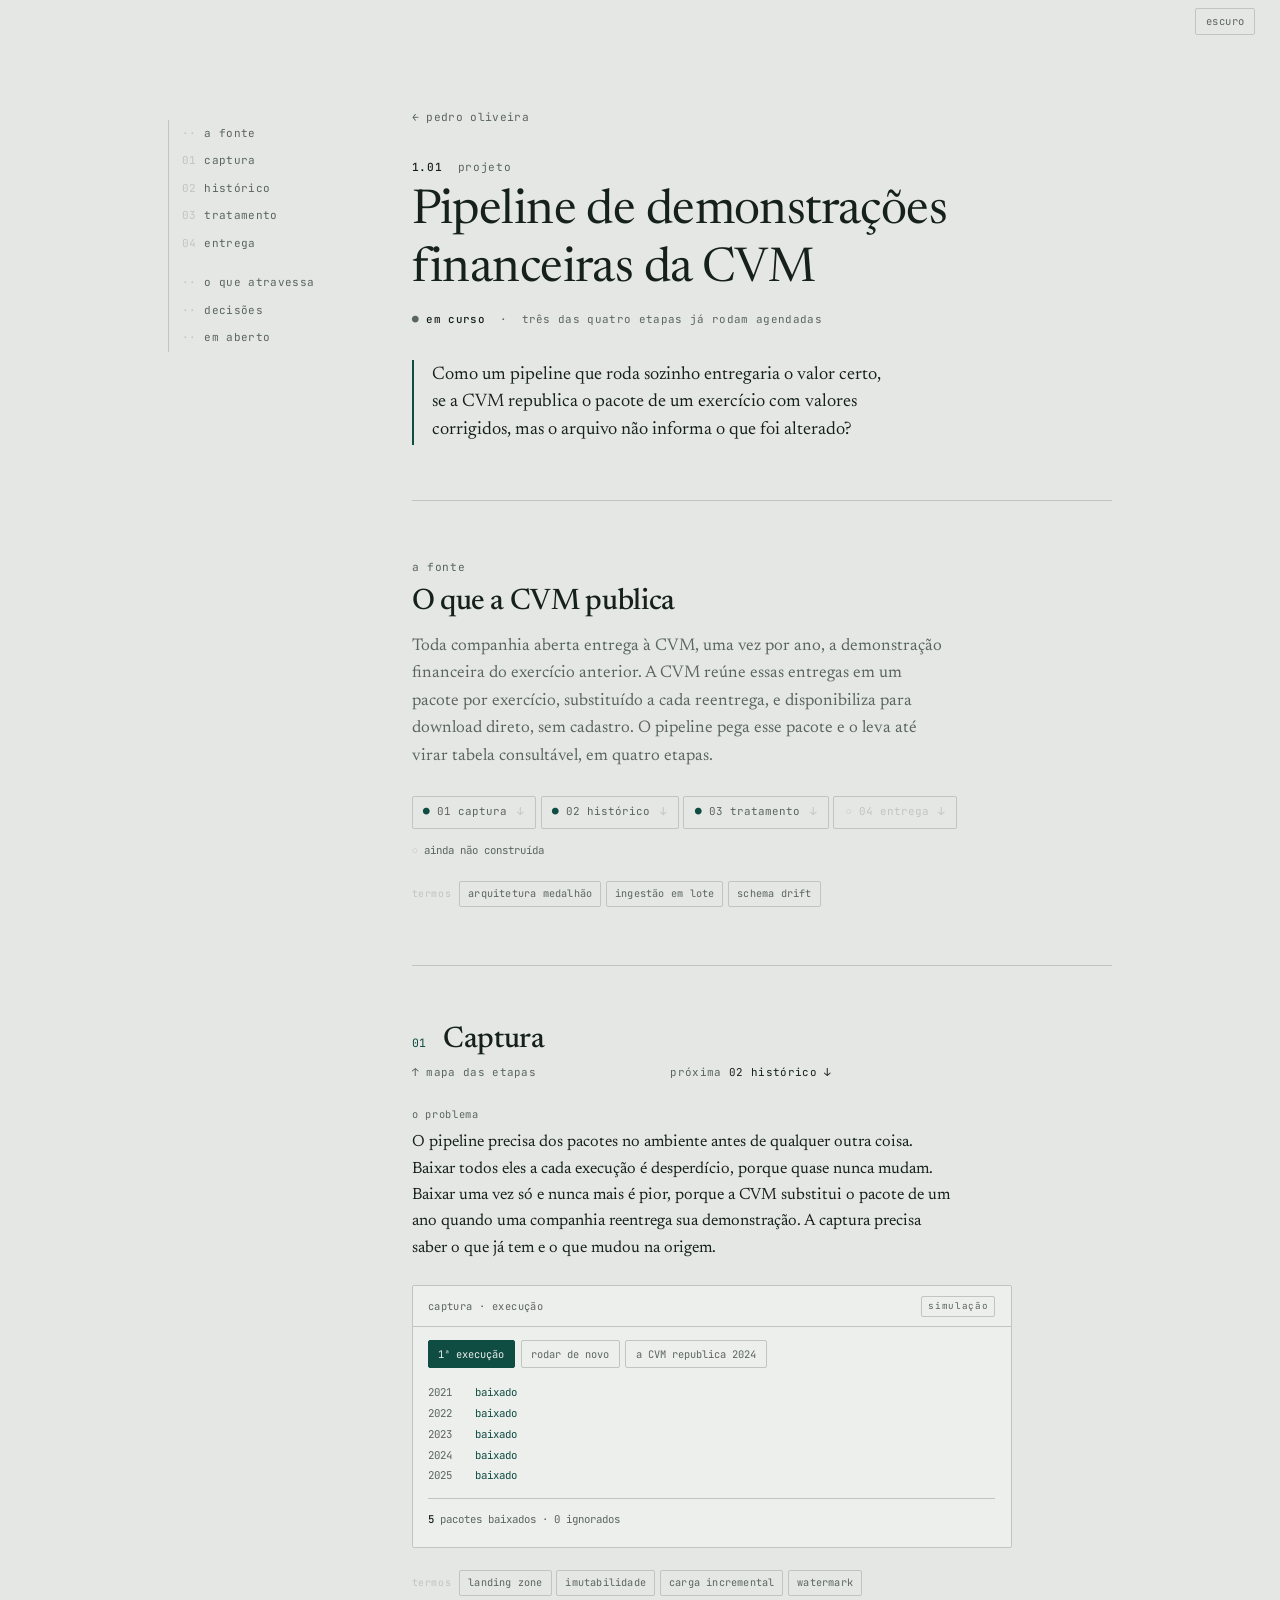
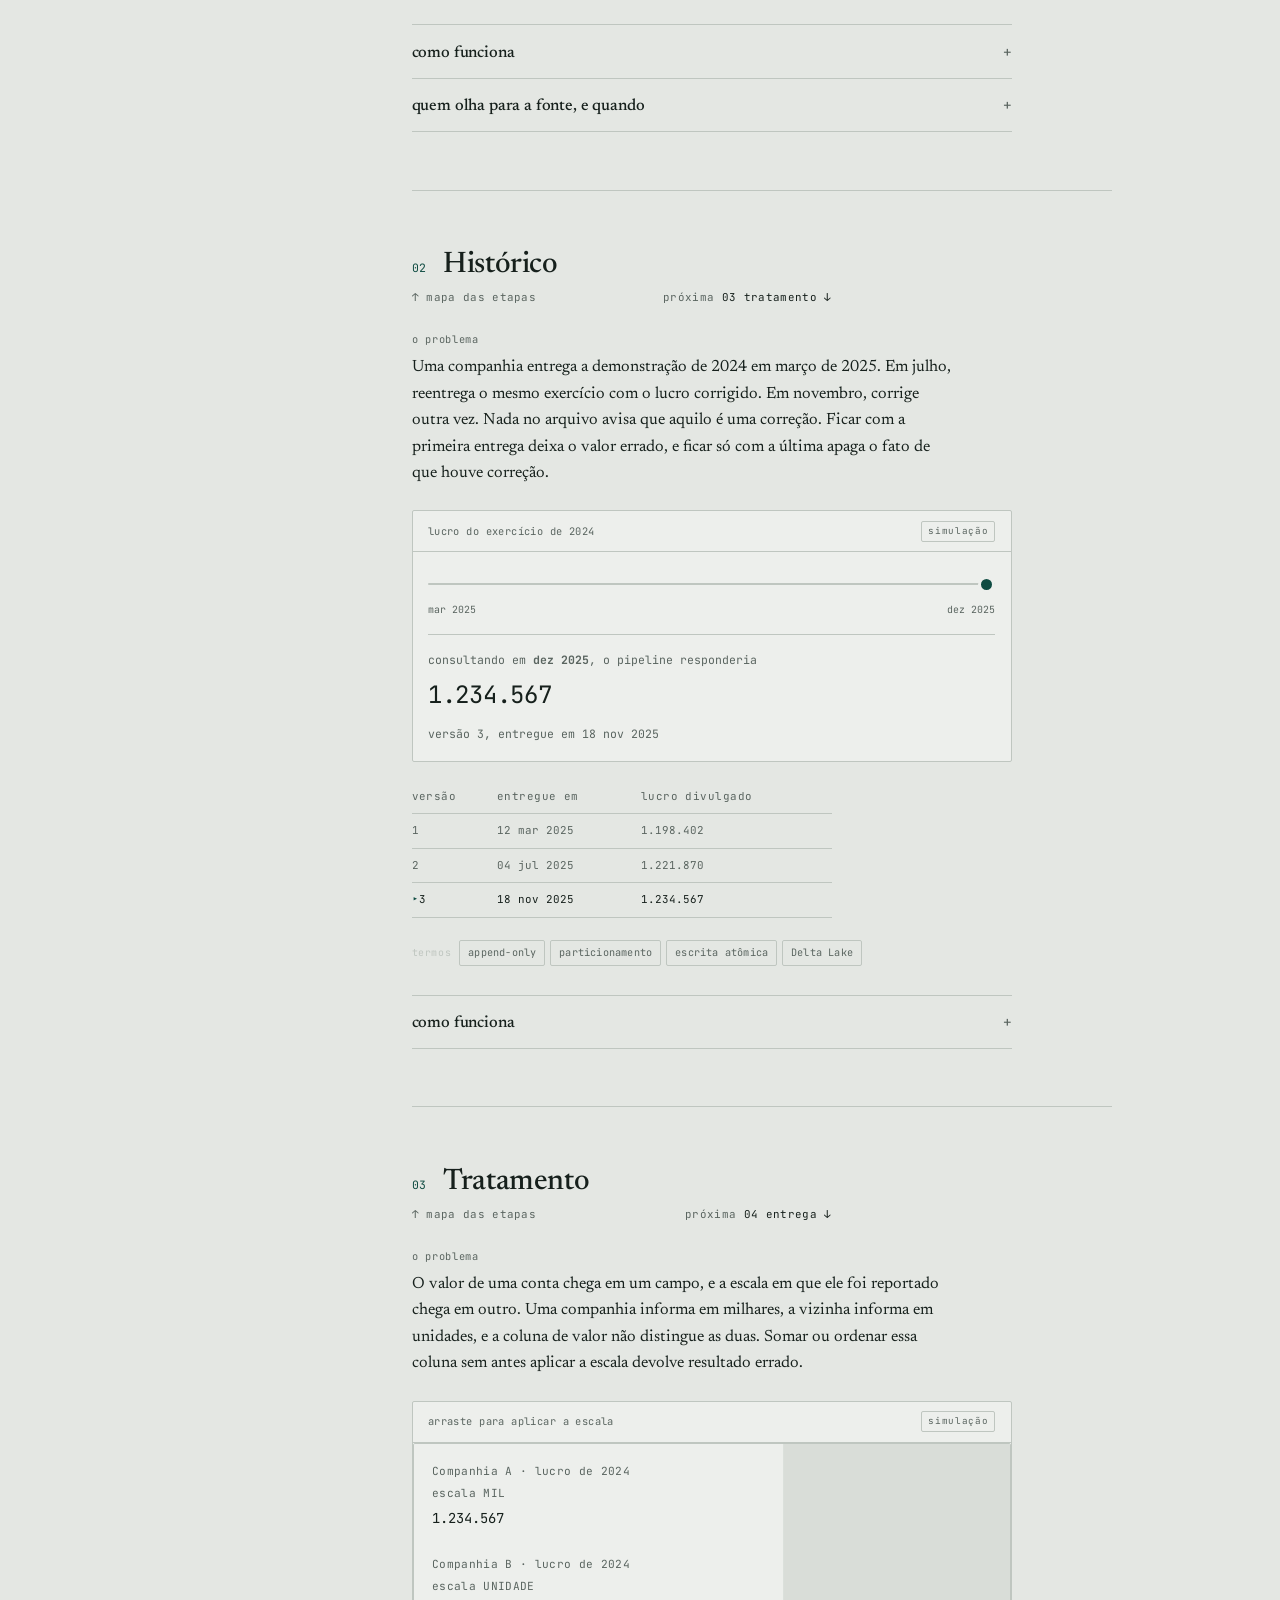
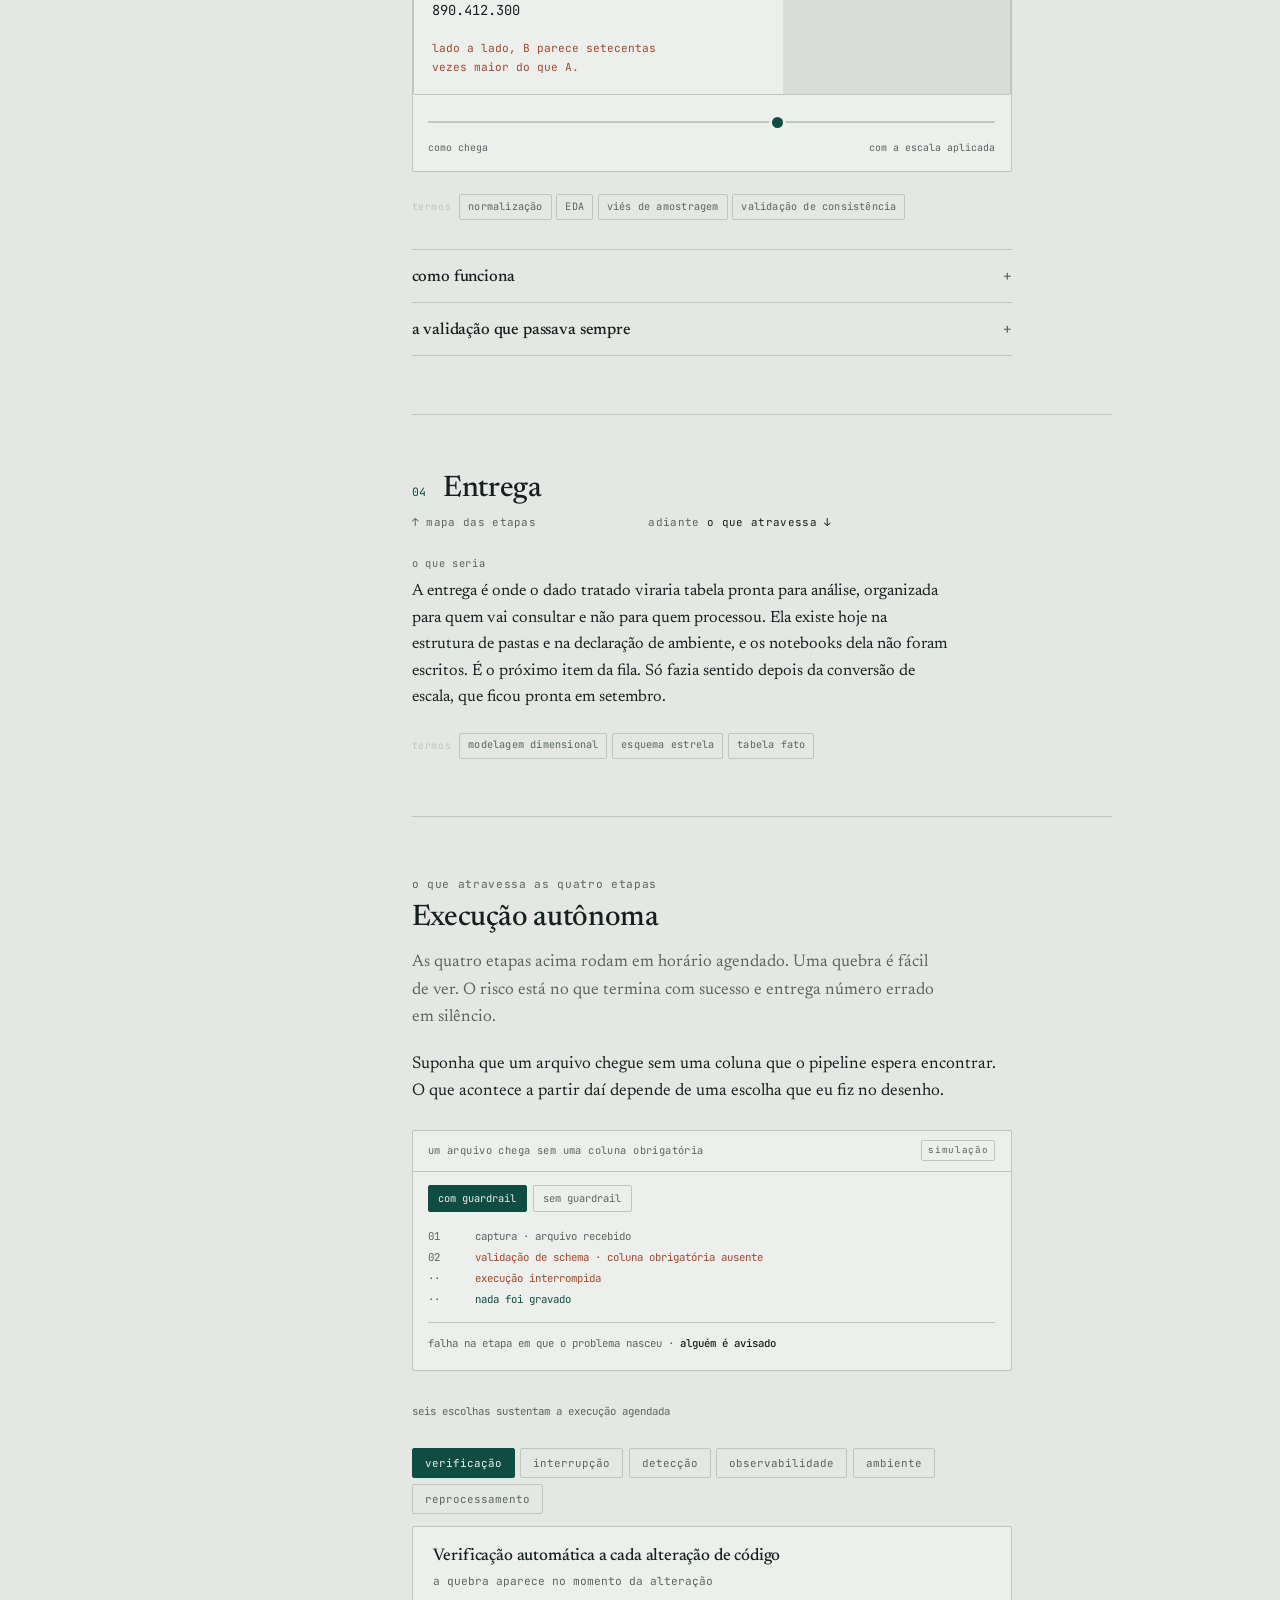
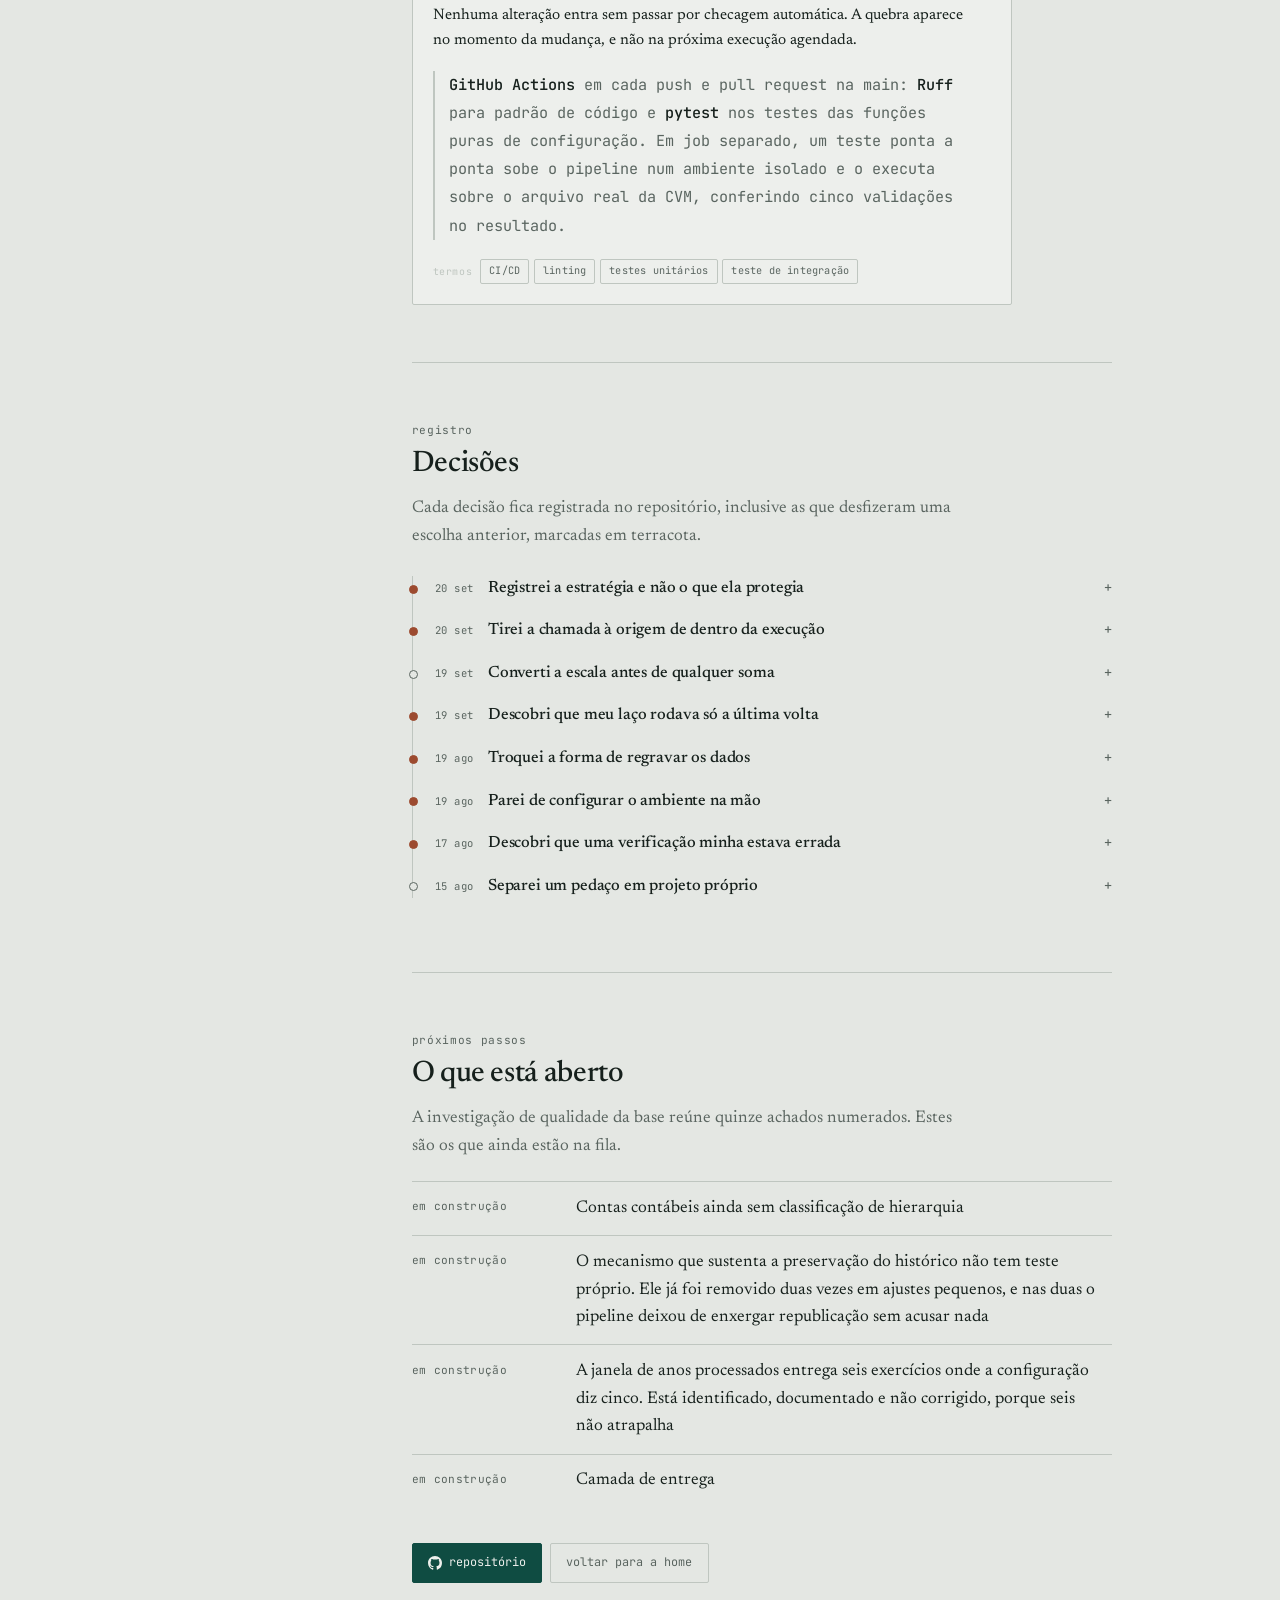
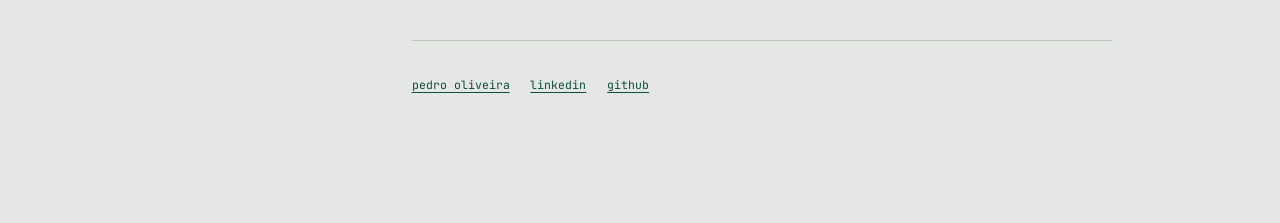
==== commit 9e27714c: "refletindo atualizações do pipeline" ====
--- a/index.html
+++ b/index.html
@@ -3,41 +3,38 @@
 <head>
 <meta charset="utf-8">
 <meta name="viewport" content="width=device-width, initial-scale=1">
-<title>Pedro Oliveira · Engenharia de dados em Databricks</title>
+<title>Pipeline de demonstrações financeiras da CVM · Pedro Oliveira</title>
+
 <meta name="robots" content="index, follow">
 <meta name="author" content="Pedro Oliveira">
-<meta name="description" content="Engenheiro de dados em Databricks. Projetos em Databricks com dados públicos, pipelines de engenharia de dados e investigação sobre o uso de skills com o Genie Code.">
+<meta name="description" content="Pipeline em Databricks das Demonstrações Financeiras Padronizadas da CVM: captura, histórico, tratamento e entrega em arquitetura medalhão, com versionamento de republicação, conversão de escala, guardrails de qualidade e ambiente declarado em Asset Bundles.">
 <link rel="icon" href="/favicon.ico" sizes="any">
 <link rel="icon" href="/favicon.svg" type="image/svg+xml">
 <link rel="apple-touch-icon" href="/apple-touch-icon.png">
-<link rel="canonical" href="https://1pedroosilva.github.io/">
-<meta property="og:type" content="profile">
+<link rel="canonical" href="https://1pedroosilva.github.io/projeto-cvm/">
+
+<meta property="og:type" content="article">
 <meta property="og:locale" content="pt_BR">
-<meta property="og:url" content="https://1pedroosilva.github.io/">
-<meta property="og:title" content="Pedro Oliveira · Engenharia de dados em Databricks">
-<meta property="og:description" content="Dois projetos em Databricks com dado público, em repositório aberto, com as decisões registradas.">
+<meta property="og:url" content="https://1pedroosilva.github.io/projeto-cvm/">
+<meta property="og:title" content="Pipeline de demonstrações financeiras da CVM">
+<meta property="og:description" content="Como um pipeline que roda sozinho entregaria o valor certo se a CVM republica o pacote de um exercício com valores corrigidos, mas o arquivo não informa o que foi alterado?">
 <meta property="og:image" content="https://1pedroosilva.github.io/og.png">
-<meta property="og:image:type" content="image/png">
-<meta property="og:image:width" content="1200">
-<meta property="og:image:height" content="630">
-<meta property="og:image:alt" content="Três planos sobrepostos em vista explodida: a plataforma, a camada de instruções e o artefato">
 <meta name="twitter:card" content="summary_large_image">
+
 <script type="application/ld+json">
 {
   "@context":"https://schema.org",
-  "@type":"Person",
-  "name":"Pedro Oliveira da Silva",
-  "alternateName":"Pedro Oliveira",
-  "url":"https://1pedroosilva.github.io/",
-  "jobTitle":"Engenharia de dados",
-  "email":"mailto:1pedro.osilva@gmail.com",
-  "address":{"@type":"PostalAddress","addressLocality":"São Paulo","addressCountry":"BR"},
-  "knowsAbout":["Engenharia de dados","Databricks","PySpark","Delta Lake","Unity Catalog",
-    "Databricks Asset Bundles","Arquitetura medalhão","CVM","Demonstrações financeiras padronizadas",
-    "Databricks Genie Code","Agent Skills","Power BI","DAX"],
-  "sameAs":["https://github.com/1pedroosilva","https://www.linkedin.com/in/1pedroosilva/"]
+  "@type":"SoftwareSourceCode",
+  "name":"Pipeline de demonstrações financeiras da CVM",
+  "description":"Ingestão e tratamento das Demonstrações Financeiras Padronizadas da Comissão de Valores Mobiliários em arquitetura medalhão sobre Databricks.",
+  "url":"https://1pedroosilva.github.io/projeto-cvm/",
+  "codeRepository":"https://github.com/1pedroosilva/projeto-cvm-dados-financeiros",
+  "programmingLanguage":["Python","SQL"],
+  "runtimePlatform":"Databricks",
+  "author":{"@type":"Person","name":"Pedro Oliveira","url":"https://1pedroosilva.github.io/"}
 }
 </script>
+
 <meta name="color-scheme" content="light dark">
 <script>
 (function(){
@@ -47,19 +44,19 @@
   document.documentElement.dataset.tema=t;
 })();
 </script>
+
 <link rel="preconnect" href="https://fonts.googleapis.com">
 <link rel="preconnect" href="https://fonts.gstatic.com" crossorigin>
 <link href="https://fonts.googleapis.com/css2?family=Newsreader:ital,opsz,wght@0,6..72,300;0,6..72,400;0,6..72,500;0,6..72,600&family=JetBrains+Mono:wght@400;500&display=swap" rel="stylesheet">
+
 <style>
 :root{
   --paper:#E4E7E3; --panel:#EDEFEC; --panel-deep:#D9DDD8;
   --ink:#16201C; --ink-soft:#5A6560; --rule:#BFC6C0;
-  --accent:#0F4C42;
+  --accent:#0F4C42; --flag:#9C4A2F;
   --serif:"Newsreader",Georgia,serif;
   --mono:"JetBrains Mono",ui-monospace,SFMono-Regular,Menlo,monospace;
-  /* medida em unidade absoluta: o mesmo valor vale para qualquer corpo de fonte,
-     então todo bloco do corpo termina exatamente na mesma coluna */
-  --col:32rem; --rotulo:140px; --step:220ms;
+  --col:60ch; --step:220ms;
 }
 html[data-tema="escuro"]{
   --paper:#151B19; --panel:#1C2321; --panel-deep:#111716;
@@ -73,6 +70,7 @@
 *{box-sizing:border-box}
 html{scroll-behavior:smooth}
 @media (prefers-reduced-motion:reduce){html{scroll-behavior:auto}}
+
 body{
   margin:0;background:var(--paper);color:var(--ink);
   font-family:var(--serif);font-size:17px;line-height:1.62;
@@ -81,37 +79,42 @@
 a{color:var(--accent);text-underline-offset:.22em;text-decoration-thickness:.055em}
 a:hover{color:var(--ink)}
 :focus-visible{outline:2px solid var(--accent);outline-offset:3px;border-radius:2px}
-h1,h2,h3{font-weight:500;line-height:1.18;letter-spacing:-.012em;margin:0}
-h1{font-size:clamp(2.4rem,7vw,3.9rem);font-weight:400}
-h2{font-size:clamp(1.5rem,4vw,2rem)}
-h3{font-size:1rem;font-weight:600}
-p{margin:0 0 1em;max-width:var(--col);text-wrap:pretty}
+
+h1,h2,h3,h4{font-weight:500;line-height:1.2;letter-spacing:-.012em;margin:0}
+h1{font-size:clamp(1.95rem,5.2vw,3rem);font-weight:400}
+h2{font-size:clamp(1.4rem,3.6vw,1.85rem)}
+h3{font-size:1.08rem}
+h4{font-family:var(--mono);font-size:.84rem;font-weight:500}
+p{margin:0 0 1em;max-width:var(--col)}
 p:last-child{margin-bottom:0}
-code{font-family:var(--mono);font-size:.85em}
+
 .shell{max-width:1040px;margin:0 auto;padding:0 clamp(1.15rem,4vw,3rem);display:grid;grid-template-columns:minmax(0,1fr)}
-@media (min-width:1000px){.shell{grid-template-columns:172px minmax(0,1fr);column-gap:4rem}}
+@media (min-width:1000px){.shell{grid-template-columns:186px minmax(0,1fr);column-gap:3.6rem}}
 .index{display:none}
 @media (min-width:1000px){
-  .index{display:block;position:sticky;top:0;align-self:start;height:100vh;padding-top:8.5rem}
+  .index{display:block;position:sticky;top:0;align-self:start;height:100vh;padding-top:7.5rem;overflow:hidden}
   .index ol{list-style:none;margin:0;padding:0;border-left:1px solid var(--rule)}
   .index a{
-    display:block;padding:.34rem 0 .34rem .85rem;margin-left:-1px;border-left:1px solid transparent;
-    font-family:var(--mono);font-size:.7rem;letter-spacing:.04em;color:var(--ink-soft);
+    display:flex;gap:.5rem;padding:.3rem 0 .3rem .8rem;margin-left:-1px;border-left:1px solid transparent;
+    font-family:var(--mono);font-size:.69rem;letter-spacing:.03em;color:var(--ink-soft);
     text-decoration:none;transition:color var(--step),border-color var(--step);
   }
   .index a[aria-current="true"]{color:var(--ink);border-left-color:var(--accent)}
   .index a:hover{color:var(--ink)}
+  .index .num{color:var(--rule);font-variant-numeric:tabular-nums}
+  .index a[aria-current="true"] .num{color:var(--accent)}
+  .index .gap{height:.75rem}
 }
 .tema{
   position:fixed;top:.5rem;right:clamp(.8rem,3vw,1.6rem);z-index:60;
   font-family:var(--mono);font-size:.66rem;letter-spacing:.04em;
   padding:.34rem .6rem;cursor:pointer;
-  background:color-mix(in srgb,var(--paper) 82%,transparent);
-  backdrop-filter:blur(9px);
+  background:color-mix(in srgb,var(--paper) 82%,transparent);backdrop-filter:blur(9px);
   color:var(--ink-soft);border:1px solid var(--rule);border-radius:2px;
   transition:color var(--step),border-color var(--step);
 }
 .tema:hover{color:var(--ink);border-color:var(--ink-soft)}
+
 .railbar{
   position:sticky;top:0;z-index:40;display:flex;align-items:center;
   padding:.55rem clamp(1.15rem,4vw,3rem);
@@ -122,316 +125,896 @@
 .railbar .bar{position:absolute;left:0;right:0;bottom:-1px;height:1px;pointer-events:none}
 .railbar .bar i{display:block;height:100%;background:var(--accent);width:0;transition:width 90ms linear}
 @media (min-width:1000px){.railbar{display:none}}
-main{padding-bottom:5rem;min-width:0}
-/* medida única: todo bloco do corpo termina na mesma borda direita */
-.lede,.pstatus,.rows,.ask,.go,.tech-note,h2,.hero .stmt{max-width:var(--col)}
-section{min-width:0}
-section{padding:4.2rem 0;border-top:1px solid var(--rule)}
+
+main{padding-bottom:4rem;min-width:0}
+section{padding:3.6rem 0;border-top:1px solid var(--rule);min-width:0}
 section:first-of-type{border-top:0}
-.marker{font-family:var(--mono);font-size:.7rem;letter-spacing:.06em;color:var(--ink-soft);margin-bottom:.55rem}
+.marker{font-family:var(--mono);font-size:.7rem;letter-spacing:.06em;color:var(--ink-soft);margin-bottom:.5rem}
 .marker b{color:var(--ink);font-weight:500}
-.lede{font-size:1.06rem;color:var(--ink-soft)}
-.hero{padding:7.5rem 0 4.2rem}
-.hero h1{margin-bottom:1.1rem}
-.hero .role{font-family:var(--mono);font-size:.8rem;letter-spacing:.05em;color:var(--accent);margin-bottom:2rem}
-.hero .stmt{font-size:1.2rem;margin-bottom:2.4rem}
-.reveal{opacity:0;transform:translateY(9px);animation:rise .66s cubic-bezier(.2,.7,.3,1) forwards}
-.reveal:nth-child(1){animation-delay:.02s}
-.reveal:nth-child(2){animation-delay:.10s}
-.reveal:nth-child(3){animation-delay:.18s}
-.reveal:nth-child(4){animation-delay:.26s}
+.lede{font-size:1.06rem;color:var(--ink-soft);max-width:var(--col)}
+.pstatus{font-family:var(--mono);font-size:.68rem;color:var(--ink-soft);letter-spacing:.03em;margin:.7rem 0 0}
+.pstatus b{color:var(--ink);font-weight:500}
+.hint{font-family:var(--mono);font-size:.67rem;color:var(--ink-soft);margin-top:.8rem;max-width:var(--col)}
+
+.back{
+  display:inline-flex;gap:.45rem;font-family:var(--mono);font-size:.7rem;letter-spacing:.03em;
+  text-decoration:none;color:var(--ink-soft);margin-bottom:2rem;
+}
+.back:hover{color:var(--ink)}
+.hero{padding:6.5rem 0 3.4rem}
+.hero h1{margin-bottom:.2rem;max-width:22ch}
+.reveal{opacity:0;transform:translateY(9px);animation:rise .6s cubic-bezier(.2,.7,.3,1) forwards}
+.reveal:nth-child(2){animation-delay:.06s}
+.reveal:nth-child(3){animation-delay:.13s}
+.reveal:nth-child(4){animation-delay:.2s}
+.reveal:nth-child(5){animation-delay:.27s}
 @keyframes rise{to{opacity:1;transform:none}}
 @media (prefers-reduced-motion:reduce){.reveal{opacity:1;transform:none;animation:none}}
-.links{display:flex;flex-wrap:wrap;gap:1.4rem;font-family:var(--mono);font-size:.78rem}
-.atalhos{
-  display:flex;gap:1.15rem;position:sticky;top:2.15rem;z-index:35;
-  padding:.6rem 0 .65rem;margin:0;
-  background:color-mix(in srgb,var(--paper) 94%,transparent);backdrop-filter:blur(9px);
-  border-bottom:1px solid var(--rule);
-  overflow-x:auto;-webkit-overflow-scrolling:touch;scrollbar-width:none;
-}
-.atalhos::-webkit-scrollbar{display:none}
-.atalhos a{
-  flex:0 0 auto;display:inline-flex;align-items:baseline;gap:.35rem;
-  font-family:var(--mono);font-size:.72rem;letter-spacing:.02em;
-  padding:.3rem 0 .35rem;text-decoration:none;color:var(--ink-soft);
-  border-bottom:1.5px solid transparent;
+
+.ask{
+  margin:2rem 0 0;padding:.1rem 0 .1rem 1.15rem;border-left:2px solid var(--accent);
+  font-size:1.14rem;line-height:1.5;color:var(--ink);max-width:var(--col);
+}
+
+/* cabeçalho de etapa */
+.stage{display:flex;align-items:baseline;gap:1rem;margin-bottom:.35rem;max-width:var(--col)}
+.stage .n{
+  font-family:var(--mono);font-size:.72rem;color:var(--accent);letter-spacing:.06em;
+  flex:0 0 auto;padding-top:.1rem;
+}
+.q{margin:.7rem 0 1.4rem;max-width:var(--col);font-size:1.02rem}
+.q em{
+  display:block;font-family:var(--mono);font-style:normal;font-size:.65rem;
+  letter-spacing:.07em;color:var(--ink-soft);margin-bottom:.4rem;
+}
+
+/* cadeia das etapas */
+.chain{display:flex;flex-wrap:wrap;gap:.3rem;margin-top:1.6rem;max-width:var(--col)}
+.chain a{
+  font-family:var(--mono);font-size:.68rem;padding:.42rem .68rem;text-decoration:none;
+  color:var(--ink-soft);border:1px solid var(--rule);border-radius:2px;
   transition:color var(--step),border-color var(--step);
 }
-.atalhos a:hover{color:var(--ink)}
-.atalhos a[aria-current="true"]{color:var(--ink);border-bottom-color:var(--accent)}
-@media (min-width:1000px){.atalhos{display:none}}
-main section[hidden]{display:none}
-.pstatus{font-family:var(--mono);font-size:.68rem;color:var(--ink-soft);letter-spacing:.03em;margin:.7rem 0 0}
-.pstatus b{color:var(--ink);font-weight:500}
-/* linhas simples */
+.chain a:hover{color:var(--ink);border-color:var(--ink-soft)}
+.chain a .dot{color:var(--accent)}
+.chain a.off{color:var(--rule)}
+.chain a.off .dot{color:var(--rule)}
+.chain a .ar{color:var(--rule);margin-left:.15rem;transition:transform var(--step),color var(--step);display:inline-block}
+.chain a:hover .ar{color:var(--accent);transform:translateY(2px)}
+
+/* navegação entre etapas */
+.passo{
+  display:flex;flex-wrap:wrap;gap:.4rem 1.5rem;align-items:baseline;
+  margin:.25rem 0 1.5rem;max-width:var(--col);
+  font-family:var(--mono);font-size:.68rem;letter-spacing:.03em;
+}
+.passo a{color:var(--ink-soft);text-decoration:none;transition:color var(--step)}
+.passo a:hover{color:var(--accent)}
+.passo .segue{margin-left:auto;color:var(--ink)}
+.passo .segue b{font-weight:400;color:var(--ink-soft)}
+.passo .segue:hover b{color:var(--accent)}
+
+/* botão flutuante de topo */
+.topo{
+  position:fixed;right:clamp(.8rem,3vw,1.6rem);bottom:1.1rem;z-index:55;
+  display:flex;align-items:center;gap:.4rem;padding:.45rem .7rem;cursor:pointer;
+  font-family:var(--mono);font-size:.65rem;letter-spacing:.04em;
+  background:color-mix(in srgb,var(--paper) 88%,transparent);backdrop-filter:blur(9px);
+  color:var(--ink-soft);border:1px solid var(--rule);border-radius:2px;
+  opacity:0;pointer-events:none;transform:translateY(6px);
+  transition:opacity var(--step),transform var(--step),color var(--step),border-color var(--step);
+}
+.topo.on{opacity:1;pointer-events:auto;transform:none}
+.topo:hover{color:var(--ink);border-color:var(--ink-soft)}
+
+/* etiquetas de tema */
+.temas{display:flex;flex-wrap:wrap;align-items:center;gap:.3rem;margin-top:1.4rem;max-width:var(--col)}
+.temas em{
+  font-family:var(--mono);font-size:.62rem;font-style:normal;letter-spacing:.06em;
+  color:var(--rule);margin-right:.2rem;
+}
+.temas span{
+  font-family:var(--mono);font-size:.64rem;letter-spacing:.02em;color:var(--ink-soft);
+  border:1px solid var(--rule);border-radius:2px;padding:.22rem .5rem;
+}
+
+/* nota técnica */
+.tech-note{
+  font-family:var(--mono);font-size:.69rem;line-height:1.85;color:var(--ink-soft);
+  margin-top:1.1rem;padding-left:.9rem;border-left:2px solid var(--rule);max-width:var(--col);
+}
+.tech-note b{color:var(--ink);font-weight:500}
+
+/* widget: republicação */
+.widget{margin-top:1.7rem;border:1px solid var(--rule);border-radius:2px;background:var(--panel);padding:1.1rem 1.15rem;max-width:var(--col)}
+.wlabel{font-family:var(--mono);font-size:.66rem;letter-spacing:.04em;color:var(--ink-soft);margin-bottom:.9rem}
+input[type=range]{
+  -webkit-appearance:none;appearance:none;width:100%;height:2px;background:var(--rule);
+  border-radius:2px;outline:none;cursor:pointer;margin:.2rem 0;
+}
+input[type=range]::-webkit-slider-thumb{
+  -webkit-appearance:none;width:17px;height:17px;border-radius:50%;
+  background:var(--accent);border:3px solid var(--panel);cursor:grab;
+}
+input[type=range]::-moz-range-thumb{
+  width:17px;height:17px;border-radius:50%;background:var(--accent);
+  border:3px solid var(--panel);cursor:grab;
+}
+.scale{display:flex;justify-content:space-between;font-family:var(--mono);font-size:.62rem;color:var(--ink-soft);margin-top:.35rem}
+.readout{margin-top:1rem;padding-top:.9rem;border-top:1px solid var(--rule);font-family:var(--mono);font-size:.72rem;line-height:1.85}
+.readout .big{font-size:1.5rem;color:var(--ink);letter-spacing:-.01em;display:block;margin:.15rem 0 .35rem;font-variant-numeric:tabular-nums}
+.readout .meta{color:var(--ink-soft)}
+
+table{border-collapse:collapse;width:100%;margin-top:1.2rem;font-family:var(--mono);font-size:.68rem;max-width:var(--col)}
+th{text-align:left;font-weight:400;color:var(--ink-soft);letter-spacing:.04em;padding:.45rem .6rem .45rem 0;border-bottom:1px solid var(--rule)}
+td{padding:.5rem .6rem .5rem 0;border-bottom:1px solid var(--rule);color:var(--ink-soft);font-variant-numeric:tabular-nums;transition:color var(--step)}
+tr[data-on="true"] td{color:var(--ink)}
+tr[data-on="true"] td:first-child::before{content:"\25B8 ";color:var(--accent)}
+
+/* widget: comparador de escala */
+.diff{display:grid;position:relative;border:1px solid var(--rule);border-radius:2px;overflow:hidden;background:var(--panel)}
+.pane{grid-area:1/1;padding:1.1rem 1.15rem;font-family:var(--mono);font-size:.7rem;line-height:1.95}
+.pane.b{background:var(--panel-deep)}
+.pane.a{background:var(--panel);border-right:2px solid var(--accent)}
+.pane .co{color:var(--ink-soft);letter-spacing:.03em}
+.pane .vl{color:var(--ink);font-variant-numeric:tabular-nums;font-size:.86rem}
+.pane .note{display:block;margin-top:.9rem;color:var(--ink-soft);line-height:1.7}
+.pane .warn{color:var(--flag)}
+
+/* pilar em acordeão */
+.acc{margin-top:1.8rem;max-width:var(--col)}
+details{border-bottom:1px solid var(--rule)}
+details.first{border-top:1px solid var(--rule)}
+summary{cursor:pointer;list-style:none;padding:.9rem 0;display:flex;gap:.9rem;align-items:baseline}
+summary::-webkit-details-marker{display:none}
+summary::after{content:"+";margin-left:auto;color:var(--ink-soft);font-family:var(--mono);font-size:.9rem}
+details[open] summary::after{content:"\2212";color:var(--accent)}
+summary:hover{color:var(--accent)}
+summary h4{font-family:var(--serif);font-size:1.02rem;font-weight:500;letter-spacing:-.01em}
+.dbody{padding:0 0 1.3rem}
+.dbody p{font-size:.95rem}
+
+/* linha do tempo */
+.tl{margin-top:1.6rem;border-left:1px solid var(--rule);padding-left:1.4rem}
+.tl li{list-style:none;position:relative;padding-bottom:1.9rem}
+.tl li:last-child{padding-bottom:0}
+.tl li::before{
+  content:"";position:absolute;left:calc(-1.4rem - 4px);top:.55rem;
+  width:7px;height:7px;border-radius:50%;background:var(--paper);border:1px solid var(--ink-soft);
+}
+.tl li[data-undo="true"]::before{background:var(--flag);border-color:var(--flag)}
+.tl ul{margin:0;padding:0}
+.tl .d{font-family:var(--mono);font-size:.66rem;color:var(--ink-soft);letter-spacing:.04em}
+.tl h4{margin:.15rem 0 .45rem;font-family:var(--serif);font-size:1.02rem;font-weight:500;letter-spacing:-.01em}
+.tl p{font-size:.95rem}
+.tl li{padding-bottom:1.15rem}
+.tl details{border:0}
+.tl summary{padding:0 0 .1rem;gap:.9rem}
+.tl summary h4{margin:0}
+.tl summary::after{font-size:.85rem}
+.tl .dbody{padding:.55rem 0 0}
+
 .rows{margin-top:1.3rem}
-.row{display:grid;gap:.25rem 2rem;padding:.85rem 0;border-top:1px solid var(--rule)}
-@media (min-width:640px){.row{grid-template-columns:var(--rotulo) 1fr}}
-.row .k{font-family:var(--mono);font-size:.71rem;color:var(--ink-soft);letter-spacing:.03em;padding-top:.22em}
-.row .v{min-width:0;text-wrap:pretty}
-.row .v small{display:block;color:var(--ink-soft);font-size:.9rem;margin-top:.15rem;text-wrap:pretty}
-/* a pergunta que o projeto responde */
-.ask{
-  margin:2.2rem 0 0;padding:.1rem 0 .1rem 1.15rem;
-  border-left:2px solid var(--accent);
-  font-size:1.16rem;line-height:1.5;color:var(--ink);
-}
-.tech-note{
-  font-family:var(--mono);font-size:.69rem;line-height:1.8;color:var(--ink-soft);
-  margin-top:1.4rem;padding-left:.85rem;border-left:2px solid var(--rule);
-}
-.tech-note b{color:var(--ink);font-weight:500}
-/* saída para a página do projeto */
-.go{display:flex;flex-wrap:wrap;align-items:stretch;gap:.5rem;margin-top:2.2rem}
+.row{display:grid;gap:.25rem 2rem;padding:.8rem 0;border-top:1px solid var(--rule)}
+@media (min-width:640px){.row{grid-template-columns:132px 1fr}}
+.row .k{font-family:var(--mono);font-size:.7rem;color:var(--ink-soft);letter-spacing:.03em;padding-top:.22em}
+.row .v{max-width:var(--col)}
+
+.go{display:flex;flex-wrap:wrap;gap:.5rem;margin-top:2.2rem}
 .go a{
   display:inline-flex;align-items:center;gap:.45rem;
-  font-family:var(--mono);font-size:.74rem;letter-spacing:.02em;
-  padding:.58rem .95rem;text-decoration:none;
+  font-family:var(--mono);font-size:.74rem;padding:.58rem .95rem;text-decoration:none;
   border:1px solid var(--rule);border-radius:2px;color:var(--ink-soft);
   transition:background var(--step),color var(--step),border-color var(--step);
 }
-.go a:hover{color:var(--ink);border-color:var(--ink-soft);background:var(--panel-deep)}
+.go a:hover{color:var(--ink);border-color:var(--ink-soft)}
 .go a.main{background:var(--accent);border-color:var(--accent);color:var(--panel)}
-.go a.main:hover{background:color-mix(in srgb,var(--accent) 62%,var(--ink));border-color:color-mix(in srgb,var(--accent) 62%,var(--ink));color:var(--panel)}
+.go a.main:hover{background:transparent;color:var(--ink);border-color:var(--ink-soft)}
 html[data-tema="escuro"] .go a.main{color:#101614}
-html[data-tema="escuro"] .go a.main:hover{color:#101614}
+html[data-tema="escuro"] .go a.main:hover{color:var(--ink)}
 .go a svg{width:14px;height:14px;fill:currentColor;flex:0 0 auto}
+
 @media (max-width:520px){
   body{font-size:16px}
-  .hero{padding:5.5rem 0 3.4rem}
-  .hero .stmt{font-size:1.08rem}
-  .ask{font-size:1.06rem}
-}
-footer{border-top:1px solid var(--rule);padding:2.4rem 0 4rem;font-family:var(--mono);font-size:.73rem;color:var(--ink-soft)}
-footer .links{margin-bottom:1rem}
-/* mapa do trabalho */
-.mapa{
-  display:grid;gap:1px;margin:2.4rem 0 0;
-  background:var(--rule);border:1px solid var(--rule);
-}
-@media (min-width:860px){.mapa{grid-template-columns:repeat(3,minmax(0,1fr))}}
-.mp{
-  display:flex;flex-direction:column;gap:.3rem;
-  padding:1.15rem 1.2rem 1.3rem;background:var(--paper);text-decoration:none;
-  transition:background var(--step);
-}
-.mp:hover{background:var(--panel)}
-.mp .et{
-  font-family:var(--mono);font-size:.62rem;letter-spacing:.1em;text-transform:uppercase;
-  color:var(--ink-soft);
-}
-.mp .tt{font-size:1rem;color:var(--accent);line-height:1.3}
-.mp:hover .tt{color:var(--ink)}
-.mp .ds{font-size:.87rem;line-height:1.5;color:var(--ink-soft);text-wrap:pretty}
-.mp.forte{background:var(--panel)}
-.mp.forte:hover{background:var(--panel-deep)}
-.mp.forte .et{color:var(--accent)}
-.mp.forte .tt::after{content:" \2192";font-family:var(--mono);font-size:.82em}
-.atalhos a.fora{color:var(--accent)}
-.atalhos a.fora:hover{color:var(--ink)}
-.index a.fora{color:var(--accent)}
-.index a.fora:hover{color:var(--ink)}
-.index li.gap{height:.9rem}
+  .hero{padding:5rem 0 3rem}
+  .ask{font-size:1.04rem}
+  .stage{gap:.7rem}
+  .pane{font-size:.64rem;padding:.9rem}
+}
+
+footer{border-top:1px solid var(--rule);padding:2.2rem 0 4rem;font-family:var(--mono);font-size:.72rem;color:var(--ink-soft)}
+footer a{margin-right:1.3rem}
+
+/* ── simulações ───────────────────────────── */
+.sim{margin-top:1.5rem;border:1px solid var(--rule);border-radius:2px;background:var(--panel);max-width:var(--col);overflow:hidden}
+.simhead{
+  display:flex;align-items:center;gap:.6rem;padding:.6rem .95rem;border-bottom:1px solid var(--rule);
+  font-family:var(--mono);font-size:.65rem;letter-spacing:.04em;color:var(--ink-soft);
+}
+.tag{
+  margin-left:auto;font-size:.58rem;letter-spacing:.07em;padding:.12rem .38rem;
+  border:1px solid var(--rule);border-radius:2px;color:var(--ink-soft);
+}
+.btns{display:flex;flex-wrap:wrap;gap:.35rem;padding:.8rem .95rem 0}
+.btns button{
+  font-family:var(--mono);font-size:.65rem;padding:.36rem .6rem;cursor:pointer;
+  background:transparent;color:var(--ink-soft);border:1px solid var(--rule);border-radius:2px;
+  transition:background var(--step),color var(--step),border-color var(--step);
+}
+.btns button:hover{color:var(--ink);border-color:var(--ink-soft)}
+.btns button[aria-pressed="true"]{background:var(--accent);border-color:var(--accent);color:var(--panel)}
+html[data-tema="escuro"] .btns button[aria-pressed="true"]{color:#101614}
+.log{padding:.9rem .95rem 1.05rem;font-family:var(--mono);font-size:.67rem;line-height:1.95}
+.log .ln{display:flex;gap:.7rem;opacity:0;animation:slidein .3s ease-out forwards}
+.log .ln .y{color:var(--ink-soft);flex:0 0 3.4em;font-variant-numeric:tabular-nums}
+.log .ln .s{color:var(--ink)}
+.log .ln.mut .s{color:var(--ink-soft)}
+.log .ln.hit .s{color:var(--accent)}
+.log .ln.bad .s{color:var(--flag)}
+.log .sum{
+  display:block;margin-top:.75rem;padding-top:.6rem;border-top:1px solid var(--rule);
+  color:var(--ink-soft);opacity:0;animation:slidein .3s .18s ease-out forwards;
+}
+.log .sum b{color:var(--ink);font-weight:500}
+@keyframes slidein{from{opacity:0;transform:translateX(-4px)}to{opacity:1;transform:none}}
+@media (prefers-reduced-motion:reduce){.log .ln,.log .sum{animation:none;opacity:1}}
+
+/* trecho de código */
+.code{
+  margin-top:1.2rem;border:1px solid var(--rule);border-radius:2px;
+  background:var(--panel-deep);overflow:hidden;
+}
+.code .file{
+  display:flex;align-items:center;gap:.5rem;padding:.5rem .85rem;border-bottom:1px solid var(--rule);
+  font-family:var(--mono);font-size:.62rem;letter-spacing:.03em;color:var(--ink-soft);
+}
+.code .file b{color:var(--ink);font-weight:500}
+.code pre{
+  margin:0;padding:.85rem .85rem .95rem;overflow-x:auto;
+  font-family:var(--mono);font-size:.66rem;line-height:1.85;color:var(--ink);
+}
+.code .cm{color:var(--ink-soft)}
+.code .kw{color:var(--accent)}
+.code .st{color:var(--ink-soft)}
+
+/* abas dos pilares */
+.tabs{display:flex;flex-wrap:wrap;gap:.35rem;margin-top:1.7rem;max-width:var(--col)}
+.tabs button{
+  font-family:var(--mono);font-size:.68rem;padding:.45rem .75rem;cursor:pointer;
+  background:transparent;color:var(--ink-soft);border:1px solid var(--rule);border-radius:2px;
+  transition:background var(--step),color var(--step),border-color var(--step);
+}
+.tabs button:hover{color:var(--ink);border-color:var(--ink-soft)}
+.tabs button[aria-selected="true"]{background:var(--accent);border-color:var(--accent);color:var(--panel)}
+html[data-tema="escuro"] .tabs button[aria-selected="true"]{color:#101614}
+.tabbody{
+  margin-top:.75rem;max-width:var(--col);border:1px solid var(--rule);border-radius:2px;
+  background:var(--panel);padding:1.2rem 1.25rem;
+}
+.tabbody h4{font-family:var(--serif);font-size:1.06rem;font-weight:500;letter-spacing:-.01em}
+.tabbody .one{font-family:var(--mono);font-size:.7rem;color:var(--ink-soft);margin:.3rem 0 .9rem}
+.tabbody p{font-size:.95rem}
+.tabpanel[hidden]{display:none}
+.tabpanel{animation:fadein var(--step) ease-out}
+@keyframes fadein{from{opacity:.35}to{opacity:1}}
+@media (prefers-reduced-motion:reduce){.tabpanel{animation:none}}
+
+/* mapa dos três problemas */
+.probs{margin-top:1.5rem;max-width:var(--col)}
+.prob{
+  display:grid;gap:.15rem .9rem;padding:.85rem 0;border-top:1px solid var(--rule);
+  text-decoration:none;color:inherit;transition:border-color var(--step);
+}
+.prob:last-child{border-bottom:1px solid var(--rule)}
+@media (min-width:560px){.prob{grid-template-columns:1fr auto;align-items:baseline}}
+.prob .t{font-size:1rem}
+.prob .g{font-family:var(--mono);font-size:.64rem;color:var(--ink-soft);letter-spacing:.03em;white-space:nowrap}
+.prob:hover{border-color:var(--accent)}
+.prob:hover .t{color:var(--accent)}
+.prob:hover .g{color:var(--ink)}
+
+/* diagramação: sem palavra órfã na última linha */
+h1,h2,h3,h4,summary,.ask,.q em,.hint,.wlabel,.simhead,.marker,
+.tabbody .one,.chain a,.row .k,.tl .d,.temas span{text-wrap:balance}
+p,li,.lede,.dbody p,.tech-note,.row .v,.readout{text-wrap:pretty}
+p,li,.lede{hyphens:none}
 </style>
 </head>
+
 <body>
+
 <button class="tema" id="tema" type="button" aria-label="Alternar tema"></button>
 
+<button class="topo" id="topo" type="button"><span>&#8593;</span> topo</button>
+
 <div class="railbar">
-  <span id="railLabel">início</span>
+  <span id="railLabel">o projeto</span>
   <span class="bar"><i id="railFill"></i></span>
 </div>
 
 <div class="shell">
-  <nav class="index" aria-label="Índice">
+  <nav class="index" aria-label="Etapas do pipeline">
     <ol>
-      <li><a href="#skills">1.01 genie code</a></li>
-      <li><a href="#cvm">2.01 pipeline cvm</a></li>
-      <li><a href="#stack">3.01 stack</a></li>
-      <li><a href="#trajetoria">4.01 trajetória</a></li>
-      <li><a href="#formacao">5.01 formação</a></li>
+      <li><a href="#fonte"><span class="num">··</span> a fonte</a></li>
+      <li><a href="#captura"><span class="num">01</span> captura</a></li>
+      <li><a href="#historico"><span class="num">02</span> histórico</a></li>
+      <li><a href="#tratamento"><span class="num">03</span> tratamento</a></li>
+      <li><a href="#entrega"><span class="num">04</span> entrega</a></li>
       <li class="gap"></li>
-      <li><a class="fora" href="/genie-skills-eval/">a avaliação &#8599;</a></li>
+      <li><a href="#transversal"><span class="num">··</span> o que atravessa</a></li>
+      <li><a href="#decisoes"><span class="num">··</span> decisões</a></li>
+      <li><a href="#aberto"><span class="num">··</span> em aberto</a></li>
     </ol>
   </nav>
 
   <main>
+
     <section class="hero" id="topo">
-      <p class="role reveal">Engenharia de dados · Databricks · dados e automação</p>
-      <h1 class="reveal">Pedro Oliveira</h1>
-      <p class="stmt reveal">
-        Construo projetos de dados em Databricks e registro as decisões, o código e o
-        que acontece quando um agente de código participa do trabalho.
-        Código e experimentos estão publicados em repositórios abertos.
-      </p>
-      <p class="links reveal">
-        <a href="https://www.linkedin.com/in/1pedroosilva/" target="_blank" rel="noopener noreferrer">linkedin</a>
-        <a href="https://github.com/1pedroosilva" target="_blank" rel="noopener noreferrer">github</a>
-        <a href="mailto:1pedro.osilva@gmail.com">e-mail</a>
-      </p>
-
-      <nav class="mapa reveal" aria-label="O trabalho">
-        <a class="mp" href="/projeto-databricks-skills/">
-          <span class="et">investigar</span>
-          <span class="tt">Skills para o Genie Code</span>
-          <span class="ds">14 skills para orientar o agente em decisões recorrentes de engenharia.</span>
-        </a>
-        <a class="mp" href="/projeto-cvm/">
-          <span class="et">construir</span>
-          <span class="tt">Pipeline da CVM</span>
-          <span class="ds">Pipeline de dados financeiros da CVM, desde a captura e ingestão ao tratamento.</span>
-        </a>
-        <a class="mp forte" href="/genie-skills-eval/">
-          <span class="et">evidência</span>
-          <span class="tt">A avaliação das skills</span>
-          <span class="ds">Um experimento controlado para medir o efeito das skills no trabalho do agente.</span>
-        </a>
-      </nav>
+      <a class="back reveal" href="/">&#8592; pedro oliveira</a>
+      <p class="marker reveal"><b>1.01</b> &nbsp;projeto</p>
+      <h1 class="reveal">Pipeline de demonstrações financeiras da CVM</h1>
+      <p class="pstatus reveal">&#9679; <b>em curso</b> &nbsp;·&nbsp; três das quatro etapas já rodam agendadas</p>
+      <p class="ask reveal">
+        Como um pipeline que roda sozinho entregaria o valor certo, se a CVM republica o pacote
+        de um exercício com valores corrigidos, mas o arquivo não informa o que foi alterado?
+      </p>
     </section>
 
-    <nav class="atalhos" aria-label="Seções da página">
-      <a href="#skills">skills</a>
-      <a href="#cvm">cvm</a>
-      <a href="#stack">stack</a>
-      <a href="#trajetoria">experiência</a>
-      <a href="#formacao">formação</a>
-      <a class="fora" href="/genie-skills-eval/">avaliação &#8599;</a>
-    </nav>
-
-    <!-- 1.01 · molde espelhado com 2.01: cada bloco tem a mesma contagem de caracteres
-         do seu par (±5), para quebrar no mesmo número de linhas em qualquer tela.
-         h2 24 · status 21 · lede ~235 · ask ~130 · linha: destaque ~52 / apoio ~58 · nota ~125 -->
-    <section id="skills">
-      <p class="marker"><b>1.01</b> &nbsp;projeto</p>
-      <h2>Skills para o Genie Code</h2>
-      <p class="pstatus">&#9679; <b>em curso</b> &nbsp;·&nbsp; catorze skills em uso</p>
-
-      <p class="lede" style="margin-top:.9rem">
-        O Genie Code trabalha com skills, instruções que o orientam em domínios específicos.
-        Skills nativas cobrem notebooks, Unity Catalog, dashboards e pipelines, mas não cobrem
-        decisão arquitetural, convenções de nomenclatura nem padrões de revisão.
-      </p>
-
-      <p class="ask">
-        O agente de código sabe fazer bem o trabalho. Mas quem diz onde salvar,
-        como nomear e o que registrar? Dá para ensinar isso ao agente?
-      </p>
-
-      <div class="rows">
-        <div class="row">
-          <div class="k">as skills</div>
-          <div class="v">Catorze, escritas para o que as nativas não cobrem.<small>Cada skill nasceu de um problema prático, uma por vez.</small></div>
+    <section id="fonte">
+      <p class="marker">a fonte</p>
+      <h2>O que a CVM publica</h2>
+      <p class="lede" style="margin-top:.8rem">
+        Toda companhia aberta entrega à CVM, uma vez por ano, a demonstração financeira do
+        exercício anterior. A CVM reúne essas entregas em um pacote por exercício, substituído a
+        cada reentrega, e disponibiliza para download direto, sem cadastro. O pipeline pega esse
+        pacote e o leva até virar tabela consultável, em quatro etapas.
+      </p>
+
+      <div class="chain">
+        <a href="#captura"><span class="dot">&#9679;</span> 01 captura <span class="ar">&#8595;</span></a>
+        <a href="#historico"><span class="dot">&#9679;</span> 02 histórico <span class="ar">&#8595;</span></a>
+        <a href="#tratamento"><span class="dot">&#9679;</span> 03 tratamento <span class="ar">&#8595;</span></a>
+        <a class="off" href="#entrega"><span class="dot">&#9675;</span> 04 entrega <span class="ar">&#8595;</span></a>
+      </div>
+      <p class="hint"><span style="color:var(--rule)">&#9675;</span> ainda não construída</p>
+
+      <div class="temas"><em>termos</em><span>arquitetura medalhão</span><span>ingestão em lote</span><span>schema drift</span></div>
+    </section>
+
+    <section id="captura">
+      <div class="stage"><span class="n">01</span><h2>Captura</h2></div>
+      <p class="passo">
+        <a href="#fonte">&#8593; mapa das etapas</a>
+        <a class="segue" href="#historico"><b>próxima</b> 02 histórico &#8595;</a>
+      </p>
+      <p class="q"><em>o problema</em>
+        O pipeline precisa dos pacotes no ambiente antes de qualquer outra coisa. Baixar todos
+        eles a cada execução é desperdício, porque quase nunca mudam. Baixar uma vez só e nunca
+        mais é pior, porque a CVM substitui o pacote de um ano quando uma companhia reentrega
+        sua demonstração. A captura precisa saber o que já tem e o que mudou na origem.
+      </p>
+
+      <div class="sim">
+        <div class="simhead">captura · execução <span class="tag">simulação</span></div>
+        <div class="btns" id="capBtns">
+          <button type="button" data-cap="0" aria-pressed="true">1ª execução</button>
+          <button type="button" data-cap="1" aria-pressed="false">rodar de novo</button>
+          <button type="button" data-cap="2" aria-pressed="false">a CVM republica 2024</button>
         </div>
-        <div class="row">
-          <div class="k">a avaliação</div>
-          <div class="v">O mesmo trabalho feito duas vezes, com e sem skills.<small>Vinte e quatro sessões, cada uma com transcrição publicada.</small></div>
-        </div>
-        <div class="row">
-          <div class="k">o que vem</div>
-          <div class="v">Reescrever o conjunto depois que os testes fecharem.<small>Sai o que não sustenta o próprio peso, fica o que sustenta.</small></div>
+        <div class="log" id="capLog"></div>
+      </div>
+
+      <div class="temas"><em>termos</em><span>landing zone</span><span>imutabilidade</span><span>carga incremental</span><span>watermark</span></div>
+
+      <div class="acc">
+        <details class="first">
+          <summary><h4>como funciona</h4></summary>
+          <div class="dbody">
+            <p>A captura grava cada arquivo exatamente como chegou. Não corrige, não renomeia,
+            não converte. Se essa etapa já limpasse alguma coisa, deixaria de existir um registro
+            do que a CVM de fato publicou.</p>
+            <p>Uma tabela de controle anota quando cada arquivo mudou na origem. Na execução
+            seguinte, só o que mudou desce de novo.</p>
+            <p class="tech-note">Landing zone em volume do <b>Unity Catalog</b>. Tabela de
+            controle guardando o cabeçalho <b>Last-Modified</b> da origem, o que permite
+            reprocessamento seletivo em vez de recarga completa.</p>
+          </div>
+        </details>
+        <details>
+          <summary><h4>quem olha para a fonte, e quando</h4></summary>
+          <div class="dbody">
+            <p>Perguntar à CVM se algo mudou é uma tarefa diária e barata. Processar os dados é
+            uma tarefa pesada e mais espaçada. Juntar as duas faz a segunda esperar pela primeira
+            toda vez, e deixa o pipeline refém da origem estar no ar no momento exato em que ele
+            precisa rodar.</p>
+            <p>Uma rotina separada acorda todo dia, pergunta à origem se o pacote de cada
+            exercício mudou e, quando mudou, guarda a versão antiga antes de trazer a nova. Nada
+            do que já estava ali é sobrescrito sem cópia.</p>
+            <p class="tech-note">Notebook diário de verificação da landing: requisição
+            <b>HEAD</b> por exercício, comparação com os metadados gravados ao lado do arquivo,
+            arquivamento da versão anterior com carimbo de tempo e download da nova. As etapas de
+            processamento não fazem chamada de rede à origem.</p>
+          </div>
+        </details>
+      </div>
+    </section>
+
+    <section id="historico">
+      <div class="stage"><span class="n">02</span><h2>Histórico</h2></div>
+      <p class="passo">
+        <a href="#fonte">&#8593; mapa das etapas</a>
+        <a class="segue" href="#tratamento"><b>próxima</b> 03 tratamento &#8595;</a>
+      </p>
+      <p class="q"><em>o problema</em>
+        Uma companhia entrega a demonstração de 2024 em março de 2025. Em julho, reentrega o mesmo
+        exercício com o lucro corrigido. Em novembro, corrige outra vez. Nada no arquivo avisa que
+        aquilo é uma correção. Ficar com a primeira entrega deixa o valor errado, e ficar só com a
+        última apaga o fato de que houve correção.
+      </p>
+
+      <div class="sim">
+        <div class="simhead">lucro do exercício de 2024 <span class="tag">simulação</span></div>
+        <div style="padding:1rem .95rem 1.05rem">
+          <input type="range" id="rp" min="0" max="9" value="9" step="1" aria-label="Data da consulta">
+          <div class="scale"><span>mar 2025</span><span>dez 2025</span></div>
+          <div class="readout">
+            <span class="meta">consultando em <b id="rpDate">dez 2025</b>, o pipeline responderia</span>
+            <span class="big" id="rpVal">1.234.567</span>
+            <span class="meta" id="rpMeta">versão 3, entregue em 18 nov 2025</span>
+          </div>
         </div>
       </div>
 
-      <p class="tech-note">Skills em <b>Markdown</b>, versionadas em <b>Git</b>, carregadas pelo <b>Genie Code</b> durante as sessões. Versão avaliada congelada por commit.</p>
+      <table>
+        <thead><tr><th>versão</th><th>entregue em</th><th>lucro divulgado</th></tr></thead>
+        <tbody>
+          <tr data-v="1"><td>1</td><td>12 mar 2025</td><td>1.198.402</td></tr>
+          <tr data-v="2"><td>2</td><td>04 jul 2025</td><td>1.221.870</td></tr>
+          <tr data-v="3" data-on="true"><td>3</td><td>18 nov 2025</td><td>1.234.567</td></tr>
+        </tbody>
+      </table>
+
+      <div class="temas"><em>termos</em><span>append-only</span><span>particionamento</span><span>escrita atômica</span><span>Delta Lake</span></div>
+
+      <div class="acc">
+        <details class="first">
+          <summary><h4>como funciona</h4></summary>
+          <div class="dbody">
+            <p>Guardar só a primeira entrega deixa o valor desatualizado. Sobrescrever a cada nova
+            entrega apaga o fato de que houve correção, e o tamanho dela. O histórico acumula
+            todas as versões, cada uma com a data em que chegou.</p>
+            <p>Para saber o valor vigente, o pipeline procura a versão mais recente, em vez
+            de ter apagado as anteriores.</p>
+            <p class="tech-note">Escrita que acumula por chave de negócio mais data de entrega.
+            Nenhuma versão é sobrescrita, e a vigente é resolvida na leitura.</p>
+            <div class="code">
+              <div class="file">01_bronze/<b>101_cvm_dfp_dre.py</b></div>
+<pre><span class="cm"># CARGA APPEND-ONLY: nenhuma versão é sobrescrita</span>
+df_bronze = df_validado \
+    .withColumn(<span class="st">"_versao_ingestao"</span>, lit(versao_atual)) \
+    .withColumn(<span class="st">"_last_modified_cvm"</span>, lit(last_modified_cvm)) \
+    .withColumn(<span class="st">"_ingest_ts"</span>, current_timestamp())
+
+df_bronze.write \
+    .format(<span class="st">"delta"</span>) \
+    .mode(<span class="st">"append"</span>) \
+    .saveAsTable(f<span class="st">"{SCHEMA_BRONZE}.101_dre_dfp"</span>)</pre>
+            </div>
+          </div>
+        </details>
+      </div>
+    </section>
+
+    <section id="tratamento">
+      <div class="stage"><span class="n">03</span><h2>Tratamento</h2></div>
+      <p class="passo">
+        <a href="#fonte">&#8593; mapa das etapas</a>
+        <a class="segue" href="#entrega"><b>próxima</b> 04 entrega &#8595;</a>
+      </p>
+      <p class="q"><em>o problema</em>
+        O valor de uma conta chega em um campo, e a escala em que ele foi reportado chega em
+        outro. Uma companhia informa em milhares, a vizinha informa em unidades, e a coluna de
+        valor não distingue as duas. Somar ou ordenar essa coluna sem antes aplicar a escala
+        devolve resultado errado.
+      </p>
+
+      <div class="sim">
+        <div class="simhead">arraste para aplicar a escala <span class="tag">simulação</span></div>
+        <div class="diff" id="diff">
+          <div class="pane b">
+            <span class="co">Companhia A · lucro de 2024</span><br>
+            <span class="vl">1.234.567.000,00</span><br><br>
+            <span class="co">Companhia B · lucro de 2024</span><br>
+            <span class="vl">890.412.300,00</span>
+            <span class="note">com a escala aplicada, A é maior que B.<br>a ordem entre as duas se inverte.</span>
+          </div>
+          <div class="pane a" id="paneA">
+            <span class="co">Companhia A · lucro de 2024</span><br>
+            <span class="co">escala MIL</span><br>
+            <span class="vl">1.234.567</span><br><br>
+            <span class="co">Companhia B · lucro de 2024</span><br>
+            <span class="co">escala UNIDADE</span><br>
+            <span class="vl">890.412.300</span>
+            <span class="note warn">lado a lado, B parece setecentas<br>vezes maior do que A.</span>
+          </div>
+        </div>
+        <div style="padding:.7rem .95rem .95rem">
+          <input type="range" id="wipe" min="0" max="100" value="62" step="1" aria-label="Comparar antes e depois da conversão de escala">
+          <div class="scale"><span>como chega</span><span>com a escala aplicada</span></div>
+        </div>
+      </div>
+
+      <div class="temas"><em>termos</em><span>normalização</span><span>EDA</span><span>viés de amostragem</span><span>validação de consistência</span></div>
+
+      <div class="acc">
+        <details class="first">
+          <summary><h4>como funciona</h4></summary>
+          <div class="dbody">
+            <p>Sem aplicar a conversão, nenhuma soma e nenhum ranking sobre a coluna fecha. É
+            aqui que uma regra de contabilidade vira linha de código, e errar nessa passagem não
+            derruba nada: só devolve número errado.</p>
+            <p class="tech-note">Conversão de escala aplicada antes de qualquer agregação. A
+            gravação recebe uma projeção explícita das colunas da camada, então uma coluna nova
+            que apareça na origem é descartada em vez de derrubar a etapa.</p>
+            <div class="code">
+              <div class="file">02_silver/<b>201_cvm_dfp_dre.py</b></div>
+<pre><span class="cm"># PROJEÇÃO EXPLÍCITA: Garante que DataFrame corresponde ao schema Silver</span>
+<span class="cm"># Qualquer coluna extra no DataFrame é automaticamente descartada</span>
+<span class="cm"># Se Bronze mudar, Silver não quebra</span>
+df_silver = df_transformado.select(
+    <span class="st">"CNPJ_CIA"</span>,
+    <span class="st">"DT_REFER"</span>,
+    <span class="st">"VERSAO"</span>,
+    <span class="cm"># ... 15 colunas</span>
+)</pre>
+            </div>
+          </div>
+        </details>
+        <details>
+          <summary><h4>a validação que passava sempre</h4></summary>
+          <div class="dbody">
+            <p>Uma checagem de consistência contábil que eu tinha escrito vinha passando sempre.
+            O motivo não era o dado estar correto: a amostra que eu usava não era representativa,
+            e nela a verificação não tinha como falhar. Se a verificação não tem como falhar,
+            ela não está verificando nada, só dando a impressão de que está.</p>
+            <p class="tech-note">Premissa oculta em validação hierárquica, encontrada na análise
+            exploratória. A correção exigiu identificar antes uma amostra em que a hierarquia
+            pudesse de fato ser testada.</p>
+          </div>
+        </details>
+      </div>
+    </section>
+
+    <section id="entrega">
+      <div class="stage"><span class="n">04</span><h2>Entrega</h2></div>
+      <p class="passo">
+        <a href="#fonte">&#8593; mapa das etapas</a>
+        <a class="segue" href="#transversal"><b>adiante</b> o que atravessa &#8595;</a>
+      </p>
+      <p class="q"><em>o que seria</em>
+        A entrega é onde o dado tratado viraria tabela pronta para análise, organizada para quem
+        vai consultar e não para quem processou. Ela existe hoje na estrutura de pastas e na
+        declaração de ambiente, e os notebooks dela não foram escritos. É o próximo item da
+        fila. Só fazia sentido depois da conversão de escala, que ficou pronta em setembro.
+      </p>
+      <div class="temas"><em>termos</em><span>modelagem dimensional</span><span>esquema estrela</span><span>tabela fato</span></div>
+    </section>
+
+    <section id="transversal">
+      <p class="marker">o que atravessa as quatro etapas</p>
+      <h2>Execução autônoma</h2>
+      <p class="lede" style="margin-top:.8rem">
+        As quatro etapas acima rodam em horário agendado. Uma quebra é fácil de ver. O risco
+        está no que termina com sucesso e entrega número errado em silêncio.
+      </p>
+      <p style="margin-top:1.2rem">
+        Suponha que um arquivo chegue sem uma coluna que o pipeline espera encontrar. O que
+        acontece a partir daí depende de uma escolha que eu fiz no desenho.
+      </p>
+
+      <div class="sim">
+        <div class="simhead">um arquivo chega sem uma coluna obrigatória <span class="tag">simulação</span></div>
+        <div class="btns" id="gdBtns">
+          <button type="button" data-gd="0" aria-pressed="true">com guardrail</button>
+          <button type="button" data-gd="1" aria-pressed="false">sem guardrail</button>
+        </div>
+        <div class="log" id="gdLog"></div>
+      </div>
+
+      <p class="hint" style="margin-top:2rem">seis escolhas sustentam a execução agendada</p>
+      <div class="tabs" role="tablist" aria-label="Escolhas de execução autônoma">
+        <button type="button" role="tab" data-tab="verificação" aria-selected="true">verificação</button>
+        <button type="button" role="tab" data-tab="interrupção" aria-selected="false">interrupção</button>
+        <button type="button" role="tab" data-tab="detecção" aria-selected="false">detecção</button>
+        <button type="button" role="tab" data-tab="observabilidade" aria-selected="false">observabilidade</button>
+        <button type="button" role="tab" data-tab="ambiente" aria-selected="false">ambiente</button>
+        <button type="button" role="tab" data-tab="reprocessamento" aria-selected="false">reprocessamento</button>
+      </div>
+      <div class="tabbody">
+        <div class="tabpanel" data-tabpanel="interrupção" hidden>
+          <h4>Interrupção antes da gravação, não depois</h4>
+          <p class="one">para na etapa em que o problema nasceu</p>
+          <p>A checagem de estrutura acontece antes da escrita. Faltando informação essencial, a
+          execução para na etapa em que o problema nasceu, e não três camadas adiante, onde a
+          causa já se perdeu.</p>
+          <p class="tech-note">Validações de ingestão e de transformação com falha explícita,
+          processamento granular por período e rastreamento de erro. A documentação inclui uma
+          seção sobre <b>quando não usar guardrail</b>, já que nem toda verificação compensa o
+          custo de manter.</p>
+          <div class="temas" style="margin-top:1.2rem"><em>termos</em><span>fail-fast</span><span>validação de schema</span><span>guardrails de qualidade</span></div>
+        </div>
+        <div class="tabpanel" data-tabpanel="detecção" hidden>
+          <h4>Decidir sozinho o que precisa ser processado</h4>
+          <p class="one">três perguntas, nenhuma delas feita à origem</p>
+          <p>Antes de processar, o pipeline precisa saber o que processar. Ele faz três perguntas
+          sobre cada exercício: este ano já foi processado alguma vez, a execução anterior
+          registrou sucesso mas não deixou linha na tabela, e o arquivo guardado aqui ainda é o
+          mesmo que a origem publicou. Se alguma das três respostas não fecha, o ano volta para
+          a fila.</p>
+          <p>A segunda pergunta existe porque registro de sucesso não é prova de dado gravado.
+          Confiar só no registro de sucesso deixa um exercício faltando na base, sem nada
+          indicando isso.</p>
+          <p class="tech-note">Detecção por leitura local, sem chamada de rede em tempo de
+          execução. O estado de republicação vem de comparar os metadados gravados ao lado do
+          arquivo com o que a tabela de controle registrou, e o estado de dado ausente vem de
+          conferir a tabela de destino, não a flag. Seis fontes cobertas, três de histórico e
+          três de tratamento.</p>
+          <div class="temas" style="margin-top:1.2rem"><em>termos</em><span>detecção de mudança</span><span>reconciliação</span><span>watermark</span><span>carga incremental</span></div>
+        </div>
+        <div class="tabpanel" data-tabpanel="observabilidade" hidden>
+          <h4>Cada execução deixa registro do que fez</h4>
+          <p class="one">dá para consultar as execuções passadas como qualquer tabela</p>
+          <p>Log de execução rola para fora da tela e não responde pergunta comparativa. Quantos
+          arquivos vieram naquela noite, quanto tempo a rotina levou em relação à semana passada,
+          em que ponto ela parou quando parou: isso se responde com uma consulta, e não rolando
+          o log até achar. Por isso o registro de execução fica em tabela.</p>
+          <p class="tech-note">Cada execução grava um registro em tabela: identificação do job e
+          da task, janela de tempo, duração, volume processado, resultado e mensagem de erro.</p>
+          <div class="temas" style="margin-top:1.2rem"><em>termos</em><span>observabilidade</span><span>métricas de pipeline</span><span>rastreabilidade de execução</span></div>
+        </div>
+        <div class="tabpanel" data-tabpanel="verificação">
+          <h4>Verificação automática a cada alteração de código</h4>
+          <p class="one">a quebra aparece no momento da alteração</p>
+          <p>Nenhuma alteração entra sem passar por checagem automática. A quebra aparece no momento
+          da mudança, e não na próxima execução agendada.</p>
+          <p class="tech-note"><b>GitHub Actions</b> em cada push e pull request na main:
+          <b>Ruff</b> para padrão de código e <b>pytest</b> nos testes das funções puras de
+          configuração. Em job separado, um teste ponta a ponta sobe o pipeline num ambiente
+          isolado e o executa sobre o arquivo real da CVM, conferindo cinco validações no
+          resultado.</p>
+          <div class="temas" style="margin-top:1.2rem"><em>termos</em><span>CI/CD</span><span>linting</span><span>testes unitários</span><span>teste de integração</span></div>
+        </div>
+        <div class="tabpanel" data-tabpanel="ambiente" hidden>
+          <h4>Ambiente reproduzível a partir do repositório</h4>
+          <p class="one">quem clonar sobe o mesmo pipeline</p>
+          <p>O ambiente e os jobs estão declarados em arquivo versionado. Quem clonar o repositório
+          sobe o mesmo pipeline sem depender de nada configurado na interface. Os dados não vêm
+          junto: o pipeline baixa da CVM na execução.</p>
+          <p class="tech-note"><b>Databricks Asset Bundles</b> com targets de desenvolvimento,
+          integração contínua e produção. Jobs declarados em YAML, com notificação de falha por
+          e-mail.</p>
+          <div class="temas" style="margin-top:1.2rem"><em>termos</em><span>infraestrutura como código</span><span>orquestração de jobs</span><span>dev/test/prod</span></div>
+        </div>
+        <div class="tabpanel" data-tabpanel="reprocessamento" hidden>
+          <h4>Reprocessamento sem duplicação</h4>
+          <p class="one">rodar de novo entrega a versão correta e só ela</p>
+          <p>Reprocessar um exercício já carregado é rotina: quando a CVM republica um arquivo
+          corrigido, quando a regra muda e o histórico precisa ser refeito, ou quando a execução
+          anterior parou no meio. Em qualquer um deles, rodar de novo entrega a versão correta e
+          só ela, sem somar linha em cima do que já estava lá.</p>
+          <p class="tech-note">Sobrescrita atômica por predicado sobre a partição de ano
+          (<b>replaceWhere</b>), substituindo a estratégia anterior de apagar e reinserir, que
+          deixava uma janela com a tabela incompleta.</p>
+          <div class="temas" style="margin-top:1.2rem"><em>termos</em><span>idempotência</span><span>backfill</span><span>replaceWhere</span><span>escrita atômica</span></div>
+        </div>
+      </div>
+    </section>
+
+    <section id="decisoes">
+      <p class="marker">registro</p>
+      <h2>Decisões</h2>
+      <p class="lede" style="margin-top:.8rem">
+        Cada decisão fica registrada no repositório, inclusive as que desfizeram uma escolha
+        anterior, marcadas em terracota.
+      </p>
+      <ul class="tl">
+        <li data-undo="true">
+          <details>
+            <summary><span class="d">20 set</span><h4>Registrei a estratégia e não o que ela protegia</h4></summary>
+            <div class="dbody">
+              <p>A forma de gravar o histórico tinha mudado duas vezes em dois meses. Fui entender
+              por quê e o problema não estava em nenhuma das duas escolhas: estava no que eu tinha
+              deixado escrito. Registrei &ldquo;uso esta estratégia&rdquo; e não o que ela existia
+              para garantir. Anotada assim, ela cai no primeiro bug, porque quem lê não sabe o que
+              perde ao trocá-la. Reescrevi dizendo o que não pode ser perdido: toda versão
+              publicada pela CVM fica guardada, e nenhuma linha é apagada para evitar duplicata.</p>
+              <p class="tech-note">O histórico preserva toda versão publicada pela origem, e a
+              garantia de não duplicar vem da verificação prévia do <b>Last-Modified</b>, nunca de
+              apagar linha. Quem sustenta o critério é o mecanismo de verificação, que por isso
+              precisa de teste próprio.</p>
+            </div>
+          </details>
+        </li>
+        <li data-undo="true">
+          <details>
+            <summary><span class="d">20 set</span><h4>Tirei a chamada à origem de dentro da execução</h4></summary>
+            <div class="dbody">
+              <p>Quem descobre que a fonte mudou não pode ser a mesma rotina que já assumiu que nada
+              mudou. Era o que estava acontecendo, e por isso o pipeline não tinha como enxergar um
+              exercício republicado depois de já processado.</p>
+              <p class="tech-note">Duas funções que faziam requisição HTTP em tempo de execução foram
+              removidas. A detecção ganhou um terceiro estado, resolvido por leitura local.</p>
+            </div>
+          </details>
+        </li>
+        <li>
+          <details>
+            <summary><span class="d">19 set</span><h4>Converti a escala antes de qualquer soma</h4></summary>
+            <div class="dbody">
+              <p>Cerca de quinhentas e quarenta companhias reportam em milhares e quinze em unidades.
+              Enquanto a conversão não existiu, qualquer ranking entre elas estava errado por um fator
+              de mil, sem nada na tabela denunciando isso.</p>
+              <p class="tech-note">Conversão aplicada na camada de padronização, não na de entrega,
+              para que nenhum consumidor precise conferir a escala. A coluna original permanece.</p>
+            </div>
+          </details>
+        </li>
+        <li data-undo="true">
+          <details>
+            <summary><span class="d">19 set</span><h4>Descobri que meu laço rodava só a última volta</h4></summary>
+            <div class="dbody">
+              <p>O laço que percorria os exercícios estava escrito ao longo de várias células, e só a
+              primeira delas repetia. As outras rodavam uma vez, com o último ano. Faltavam três
+              exercícios inteiros na base e nenhuma execução tinha acusado erro.</p>
+              <p class="tech-note">Laço consolidado em célula única, padrão que já existia em um dos
+              notebooks e não tinha sido propagado.</p>
+            </div>
+          </details>
+        </li>
+        <li data-undo="true">
+          <details>
+            <summary><span class="d">19 ago</span><h4>Troquei a forma de regravar os dados</h4></summary>
+            <div class="dbody">
+              <p>A original apagava o período e reescrevia em duas operações, e entre uma e outra
+              existia um instante com a base incompleta. A nova troca o período inteiro numa
+              operação só, e esse instante deixa de existir.</p>
+              <p class="tech-note">De DELETE seguido de APPEND para <b>replaceWhere</b>.</p>
+            </div>
+          </details>
+        </li>
+        <li data-undo="true">
+          <details>
+            <summary><span class="d">19 ago</span><h4>Parei de configurar o ambiente na mão</h4></summary>
+            <div class="dbody">
+              <p>O agendamento tinha sido montado clicando na interface. Isso não é versionável nem
+              replicável.</p>
+              <p class="tech-note">Migração para <b>Databricks Asset Bundles</b>, com três targets.</p>
+            </div>
+          </details>
+        </li>
+        <li data-undo="true">
+          <details>
+            <summary><span class="d">17 ago</span><h4>Descobri que uma verificação minha estava errada</h4></summary>
+            <div class="dbody">
+              <p>Uma checagem de consistência vinha passando sempre, e o motivo era a amostra: não era
+              representativa, então não tinha como falhar.</p>
+              <p class="tech-note">Premissa oculta em validação hierárquica, encontrada na EDA.</p>
+            </div>
+          </details>
+        </li>
+        <li>
+          <details>
+            <summary><span class="d">15 ago</span><h4>Separei um pedaço em projeto próprio</h4></summary>
+            <div class="dbody">
+              <p>As instruções que eu escrevia para o assistente de código nasceram aqui dentro. Como
+              servem para qualquer projeto, passaram a viver sozinhas.</p>
+              <p class="tech-note">Extração das skills para repositório independente.</p>
+            </div>
+          </details>
+        </li>
+</ul>
+    </section>
+
+    <section id="aberto">
+      <p class="marker">próximos passos</p>
+      <h2>O que está aberto</h2>
+      <p class="lede" style="margin-top:.8rem">
+        A investigação de qualidade da base reúne quinze achados numerados. Estes são os que
+        ainda estão na fila.
+      </p>
+      <div class="rows">
+        <div class="row"><div class="k">em construção</div><div class="v">Contas contábeis ainda sem classificação de hierarquia</div></div>
+        <div class="row"><div class="k">em construção</div><div class="v">O mecanismo que sustenta a preservação do histórico não tem teste próprio. Ele já foi removido duas vezes em ajustes pequenos, e nas duas o pipeline deixou de enxergar republicação sem acusar nada</div></div>
+        <div class="row"><div class="k">em construção</div><div class="v">A janela de anos processados entrega seis exercícios onde a configuração diz cinco. Está identificado, documentado e não corrigido, porque seis não atrapalha</div></div>
+        <div class="row"><div class="k">em construção</div><div class="v">Camada de entrega</div></div>
+      </div>
 
       <p class="go">
-        <a class="main" href="/projeto-databricks-skills/">conhecer o projeto</a>
-        <a href="https://github.com/1pedroosilva/databricks-genie-skills" target="_blank" rel="noopener noreferrer" aria-label="Repositório das skills no GitHub">
+        <a class="main" href="https://github.com/1pedroosilva/projeto-cvm-dados-financeiros" target="_blank" rel="noopener noreferrer">
           <svg viewBox="0 0 16 16" aria-hidden="true"><path d="M8 0C3.58 0 0 3.58 0 8c0 3.54 2.29 6.53 5.47 7.59.4.07.55-.17.55-.38 0-.19-.01-.82-.01-1.49-2.01.37-2.53-.49-2.69-.94-.09-.23-.48-.94-.82-1.13-.28-.15-.68-.52-.01-.53.63-.01 1.08.58 1.23.82.72 1.21 1.87.87 2.33.66.07-.52.28-.87.51-1.07-1.78-.2-3.64-.89-3.64-3.95 0-.87.31-1.59.82-2.15-.08-.2-.36-1.02.08-2.12 0 0 .67-.21 2.2.82.64-.18 1.32-.27 2-.27s1.36.09 2 .27c1.53-1.04 2.2-.82 2.2-.82.44 1.1.16 1.92.08 2.12.51.56.82 1.27.82 2.15 0 3.07-1.87 3.75-3.65 3.95.29.25.54.73.54 1.48 0 1.07-.01 1.93-.01 2.2 0 .21.15.46.55.38A8.01 8.01 0 0 0 16 8c0-4.42-3.58-8-8-8z"/></svg>
           repositório
         </a>
+        <a href="/">voltar para a home</a>
       </p>
     </section>
 
-    <!-- 2.01 · molde espelhado com 1.01 (ver comentário da seção anterior) -->
-    <section id="cvm">
-      <p class="marker"><b>2.01</b> &nbsp;projeto</p>
-      <h2>Pipeline de dados da CVM</h2>
-      <p class="pstatus">&#9679; <b>em curso</b> &nbsp;·&nbsp; três etapas agendadas</p>
-
-      <p class="lede" style="margin-top:.9rem">
-        Ingestão e tratamento das Demonstrações Financeiras Padronizadas (DFP) que as companhias
-        abertas entregam à Comissão de Valores Mobiliários (CVM). Dado público e bruto, em pacotes
-        anuais, com formato que muda de um ano para outro.
-      </p>
-
-      <p class="ask">
-        Como um pipeline que roda sozinho entrega o número certo, se a fonte muda de formato
-        e a companhia republica um valor sem aviso?
-      </p>
-
-      <div class="rows">
-        <div class="row">
-          <div class="k">arquitetura</div>
-          <div class="v">Quatro etapas: captura, histórico, tratamento, entrega.<small>Cada etapa faz uma coisa, e nenhuma versão é sobrescrita.</small></div>
-        </div>
-        <div class="row">
-          <div class="k">cobertura</div>
-          <div class="v">Resultado e balanço patrimonial, de 2021 a 2026.<small>Todas as companhias abertas que entregaram DFP no período.</small></div>
-        </div>
-        <div class="row">
-          <div class="k">garantias</div>
-          <div class="v">O que impede um número errado de passar em silêncio.<small>A estrutura é conferida antes da escrita, e o código, testado.</small></div>
-        </div>
-      </div>
-
-      <p class="tech-note"><b>PySpark</b> sobre <b>Delta Lake</b> e <b>Unity Catalog</b>. <b>Ruff</b> e <b>pytest</b> em cada push, ambiente e jobs declarados em <b>Databricks Asset Bundles</b>.</p>
-
-      <p class="go">
-        <a class="main" href="/projeto-cvm/">conhecer o projeto</a>
-        <a href="https://github.com/1pedroosilva/projeto-cvm-dados-financeiros" target="_blank" rel="noopener noreferrer" aria-label="Repositório do projeto CVM no GitHub">
-          <svg viewBox="0 0 16 16" aria-hidden="true"><path d="M8 0C3.58 0 0 3.58 0 8c0 3.54 2.29 6.53 5.47 7.59.4.07.55-.17.55-.38 0-.19-.01-.82-.01-1.49-2.01.37-2.53-.49-2.69-.94-.09-.23-.48-.94-.82-1.13-.28-.15-.68-.52-.01-.53.63-.01 1.08.58 1.23.82.72 1.21 1.87.87 2.33.66.07-.52.28-.87.51-1.07-1.78-.2-3.64-.89-3.64-3.95 0-.87.31-1.59.82-2.15-.08-.2-.36-1.02.08-2.12 0 0 .67-.21 2.2.82.64-.18 1.32-.27 2-.27s1.36.09 2 .27c1.53-1.04 2.2-.82 2.2-.82.44 1.1.16 1.92.08 2.12.51.56.82 1.27.82 2.15 0 3.07-1.87 3.75-3.65 3.95.29.25.54.73.54 1.48 0 1.07-.01 1.93-.01 2.2 0 .21.15.46.55.38A8.01 8.01 0 0 0 16 8c0-4.42-3.58-8-8-8z"/></svg>
-          repositório
-        </a>
-      </p>
-    </section>
-
-    <section id="stack">
-      <p class="marker"><b>3.01</b> &nbsp;ferramentas</p>
-      <h2>Stack</h2>
-      <div class="rows">
-        <div class="row"><div class="k">plataforma</div><div class="v">Databricks, Delta Lake, Unity Catalog, Asset Bundles</div></div>
-        <div class="row"><div class="k">engenharia</div><div class="v">PySpark, SQL, Python, Git, GitHub Actions, pytest, Ruff</div></div>
-        <div class="row"><div class="k">modelagem</div><div class="v">Arquitetura medalhão, modelagem dimensional</div></div>
-        <div class="row"><div class="k">business intelligence</div><div class="v">Power BI, DAX, Power Query (M), Excel, VBA</div></div>
-      </div>
-    </section>
-
-    <section id="trajetoria">
-      <p class="marker"><b>4.01</b> &nbsp;trajetória</p>
-      <h2>Experiência</h2>
-      <div class="rows">
-        <div class="row"><div class="k">desde 2025</div><div class="v">Business Intelligence · Bradesco<small>Controladoria, na redistribuição gerencial dos custos de TI entre as áreas do banco. Implantação do MyABCM, relatórios em Power Query e Power BI, e construção de pipelines em Databricks.</small></div></div>
-        <div class="row"><div class="k">2023 – 2025</div><div class="v">Especialista de dados · act digital<small>Alocado no cliente Bradesco: dashboards de dados de TI e financeiros em Power BI com M e DAX, automação de rotinas em VBA e preparação de grandes volumes de dados para análise.</small></div></div>
-        <div class="row"><div class="k">2017 – 2023</div><div class="v">Analista de planejamento financeiro · Claro Brasil<small>Seis anos, com passagem por administrativo sênior e BI antes do planejamento: orçamento de projeto, revisão de forecast, análise das variações entre orçado e realizado, e reports em Excel e QlikView.</small></div></div>
-        <div class="row"><div class="k">2016</div><div class="v">Analista administrativo sênior · Walmart<small>Suporte à implantação do Sistema de Gestão de Perecíveis, com análise e divulgação semanal dos indicadores de adesão das 374 lojas envolvidas no projeto.</small></div></div>
-      </div>
-    </section>
-
-    <section id="formacao">
-      <p class="marker"><b>5.01</b> &nbsp;formação</p>
-      <h2>Formação</h2>
-      <div class="rows">
-        <div class="row"><div class="k">2019 – 2022</div><div class="v">Bacharelado em Administração · Universidade Cruzeiro do Sul</div></div>
-        <div class="row"><div class="k">2022</div><div class="v">Orçamento e Controle · FGV</div></div>
-        <div class="row"><div class="k">2016 – 2017</div><div class="v">Técnico em Administração · ETEC</div></div>
-        <div class="row"><div class="k">em preparação</div><div class="v">Certificação Databricks Data Engineer Associate</div></div>
-      </div>
-    </section>
-
     <footer>
-      <p class="links">
-        <a href="mailto:1pedro.osilva@gmail.com">1pedro.osilva@gmail.com</a>
-        <a href="https://www.linkedin.com/in/1pedroosilva/" target="_blank" rel="noopener noreferrer">linkedin</a>
-        <a href="https://github.com/1pedroosilva" target="_blank" rel="noopener noreferrer">github</a>
-      </p>
-      <p>São Paulo, Brasil.</p>
+      <p><a href="/">pedro oliveira</a><a href="https://www.linkedin.com/in/1pedroosilva/" target="_blank" rel="noopener noreferrer">linkedin</a><a href="https://github.com/1pedroosilva" target="_blank" rel="noopener noreferrer">github</a></p>
     </footer>
+
   </main>
 </div>
 
 <script>
+/* ── 01 captura ── */
+const CAP=[
+ {ln:[['2021','baixado','hit'],['2022','baixado','hit'],['2023','baixado','hit'],['2024','baixado','hit'],['2025','baixado','hit']],
+  sum:'<b>5</b> pacotes baixados · 0 ignorados'},
+ {ln:[['2021','sem mudança na origem','mut'],['2022','sem mudança na origem','mut'],['2023','sem mudança na origem','mut'],['2024','sem mudança na origem','mut'],['2025','sem mudança na origem','mut']],
+  sum:'0 baixados · <b>5</b> ignorados · nada foi reescrito'},
+ {ln:[['2021','sem mudança na origem','mut'],['2022','sem mudança na origem','mut'],['2023','sem mudança na origem','mut'],['2024','Last-Modified mudou · baixado','hit'],['2025','sem mudança na origem','mut']],
+  sum:'<b>1</b> baixado · 4 ignorados · só a partição de 2024 é reescrita'}
+];
+const capLog=document.getElementById('capLog'),capBtns=[...document.querySelectorAll('#capBtns button')];
+function pintaCap(i){
+  const d=CAP[i];
+  capLog.innerHTML=d.ln.map((l,k)=>
+    '<div class="ln '+l[2]+'" style="animation-delay:'+(k*45)+'ms"><span class="y">'+l[0]+'</span><span class="s">'+l[1]+'</span></div>'
+  ).join('')+'<span class="sum">'+d.sum+'</span>';
+  capBtns.forEach((b,k)=>b.setAttribute('aria-pressed',String(k===i)));
+}
+capBtns.forEach((b,k)=>b.addEventListener('click',()=>pintaCap(k)));
+pintaCap(0);
+
+/* ── guardrail ── */
+const GD=[
+ {ln:[['01','captura · arquivo recebido','mut'],['02','validação de schema · coluna obrigatória ausente','bad'],['··','execução interrompida','bad'],['··','nada foi gravado','hit']],
+  sum:'falha na etapa em que o problema nasceu · <b>alguém é avisado</b>'},
+ {ln:[['01','captura · arquivo recebido','mut'],['02','tratamento · concluído','mut'],['03','gravação · concluída','mut'],['··','execução finalizada com sucesso','mut']],
+  sum:'tabela publicada com a coluna vazia · <b>ninguém é avisado</b>'}
+];
+const gdLog=document.getElementById('gdLog'),gdBtns=[...document.querySelectorAll('#gdBtns button')];
+function pintaGd(i){
+  const d=GD[i];
+  gdLog.innerHTML=d.ln.map((l,k)=>
+    '<div class="ln '+l[2]+'" style="animation-delay:'+(k*70)+'ms"><span class="y">'+l[0]+'</span><span class="s">'+l[1]+'</span></div>'
+  ).join('')+'<span class="sum">'+d.sum+'</span>';
+  gdBtns.forEach((b,k)=>b.setAttribute('aria-pressed',String(k===i)));
+}
+gdBtns.forEach((b,k)=>b.addEventListener('click',()=>pintaGd(k)));
+pintaGd(0);
+
+/* ── abas dos pilares ── */
+const tb=[...document.querySelectorAll('.tabs button')];
+const tp=[...document.querySelectorAll('[data-tabpanel]')];
+tb.forEach(b=>b.addEventListener('click',()=>{
+  tp.forEach(p=>{p.hidden = p.getAttribute('data-tabpanel')!==b.dataset.tab;});
+  tb.forEach(o=>o.setAttribute('aria-selected',String(o===b)));
+}));
+
+/* ── republicação ── */
+const MESES=['mar','abr','mai','jun','jul','ago','set','out','nov','dez'];
+const VERS=[
+  {ate:3,v:1,val:'1.198.402',ent:'12 mar 2025'},
+  {ate:7,v:2,val:'1.221.870',ent:'04 jul 2025'},
+  {ate:9,v:3,val:'1.234.567',ent:'18 nov 2025'}
+];
+const rp=document.getElementById('rp');
+function pintaRepub(){
+  const i=+rp.value,cur=VERS.find(x=>i<=x.ate);
+  document.getElementById('rpDate').textContent=MESES[i]+' 2025';
+  document.getElementById('rpVal').textContent=cur.val;
+  document.getElementById('rpMeta').textContent='versão '+cur.v+', entregue em '+cur.ent;
+  document.querySelectorAll('tbody tr').forEach(tr=>tr.setAttribute('data-on',String(+tr.dataset.v===cur.v)));
+}
+rp.addEventListener('input',pintaRepub); pintaRepub();
+
+/* ── escala ── */
+const wipe=document.getElementById('wipe'),paneA=document.getElementById('paneA');
+function pintaWipe(){paneA.style.clipPath='inset(0 '+(100-(+wipe.value))+'% 0 0)';}
+wipe.addEventListener('input',pintaWipe); pintaWipe();
+
+/* ── tema ── */
 const btema=document.getElementById('tema');
 function pintaTema(t){
   document.documentElement.dataset.tema=t;
@@ -440,60 +1023,29 @@
   try{localStorage.setItem('tema',t);}catch(e){}
 }
 pintaTema(document.documentElement.dataset.tema||'claro');
-btema.addEventListener('click',()=>{
-  pintaTema(document.documentElement.dataset.tema==='escuro'?'claro':'escuro');
-});
-
+btema.addEventListener('click',()=>pintaTema(document.documentElement.dataset.tema==='escuro'?'claro':'escuro'));
+
+/* ── botão de topo ── */
+const btopo=document.getElementById('topo');
+btopo.addEventListener('click',()=>scrollTo({top:0,behavior:'smooth'}));
+
+/* ── rail ── */
 const links=[...document.querySelectorAll('.index a')];
-
-/* no celular a home vira abas: o clique troca a seção mostrada */
-const mq = matchMedia('(max-width:999px)');
-const abas = [...document.querySelectorAll('.atalhos a')];
-const secoes = [...document.querySelectorAll('main section:not(.hero)')];
-let atual = (document.querySelector('.atalhos a')||{}).getAttribute?.('href')?.slice(1) || 'skills';
-
-function aplicaAbas(){
-  const lb = document.getElementById('railLabel');
-  if(mq.matches){
-    secoes.forEach(sec => { sec.hidden = sec.id !== atual; });
-    abas.forEach(a => a.setAttribute('aria-current', String(a.getAttribute('href') === '#'+atual)));
-    const alvo = abas.find(a => a.getAttribute('href') === '#'+atual);
-    if(alvo) lb.textContent = alvo.textContent.trim();
-  } else {
-    secoes.forEach(sec => { sec.hidden = false; });
-    abas.forEach(a => a.removeAttribute('aria-current'));
-  }
-}
-abas.forEach(a => a.addEventListener('click', e => {
-  if(!mq.matches) return;
-  e.preventDefault();
-  atual = a.getAttribute('href').slice(1);
-  aplicaAbas();
-  const sec = secoes.find(x => x.id === atual);
-  const barras = document.querySelector('.railbar').offsetHeight
-               + document.querySelector('.atalhos').offsetHeight;
-  const y = sec.getBoundingClientRect().top + scrollY - barras;
-  scrollTo({ top: Math.max(0, y), behavior: 'auto' });
-}));
-mq.addEventListener('change', aplicaAbas);
-aplicaAbas();
-
 const label=document.getElementById('railLabel'),fill=document.getElementById('railFill');
 const obs=new IntersectionObserver(es=>{
-  if(mq.matches) return;
   es.forEach(en=>{
     if(!en.isIntersecting)return;
     const id=en.target.id;
     links.forEach(a=>a.setAttribute('aria-current',String(a.getAttribute('href')==='#'+id)));
-    const m=en.target.querySelector('.marker');
-    label.textContent=m?m.textContent.trim().replace(/\s+/g,' '):'início';
+    const hit=links.find(a=>a.getAttribute('href')==='#'+id);
+    label.textContent=hit?hit.textContent.trim().replace(/^\S+\s/,''):'o projeto';
   });
-},{rootMargin:'-45% 0px -50% 0px'});
+},{rootMargin:'-40% 0px -50% 0px'});
 [...document.querySelectorAll('main section')].forEach(s=>obs.observe(s));
-
 addEventListener('scroll',()=>{
   const max=document.body.scrollHeight-innerHeight;
   fill.style.width=(max>0?(scrollY/max)*100:0)+'%';
+  btopo.classList.toggle('on', scrollY>700);
 },{passive:true});
 </script>
 </body>
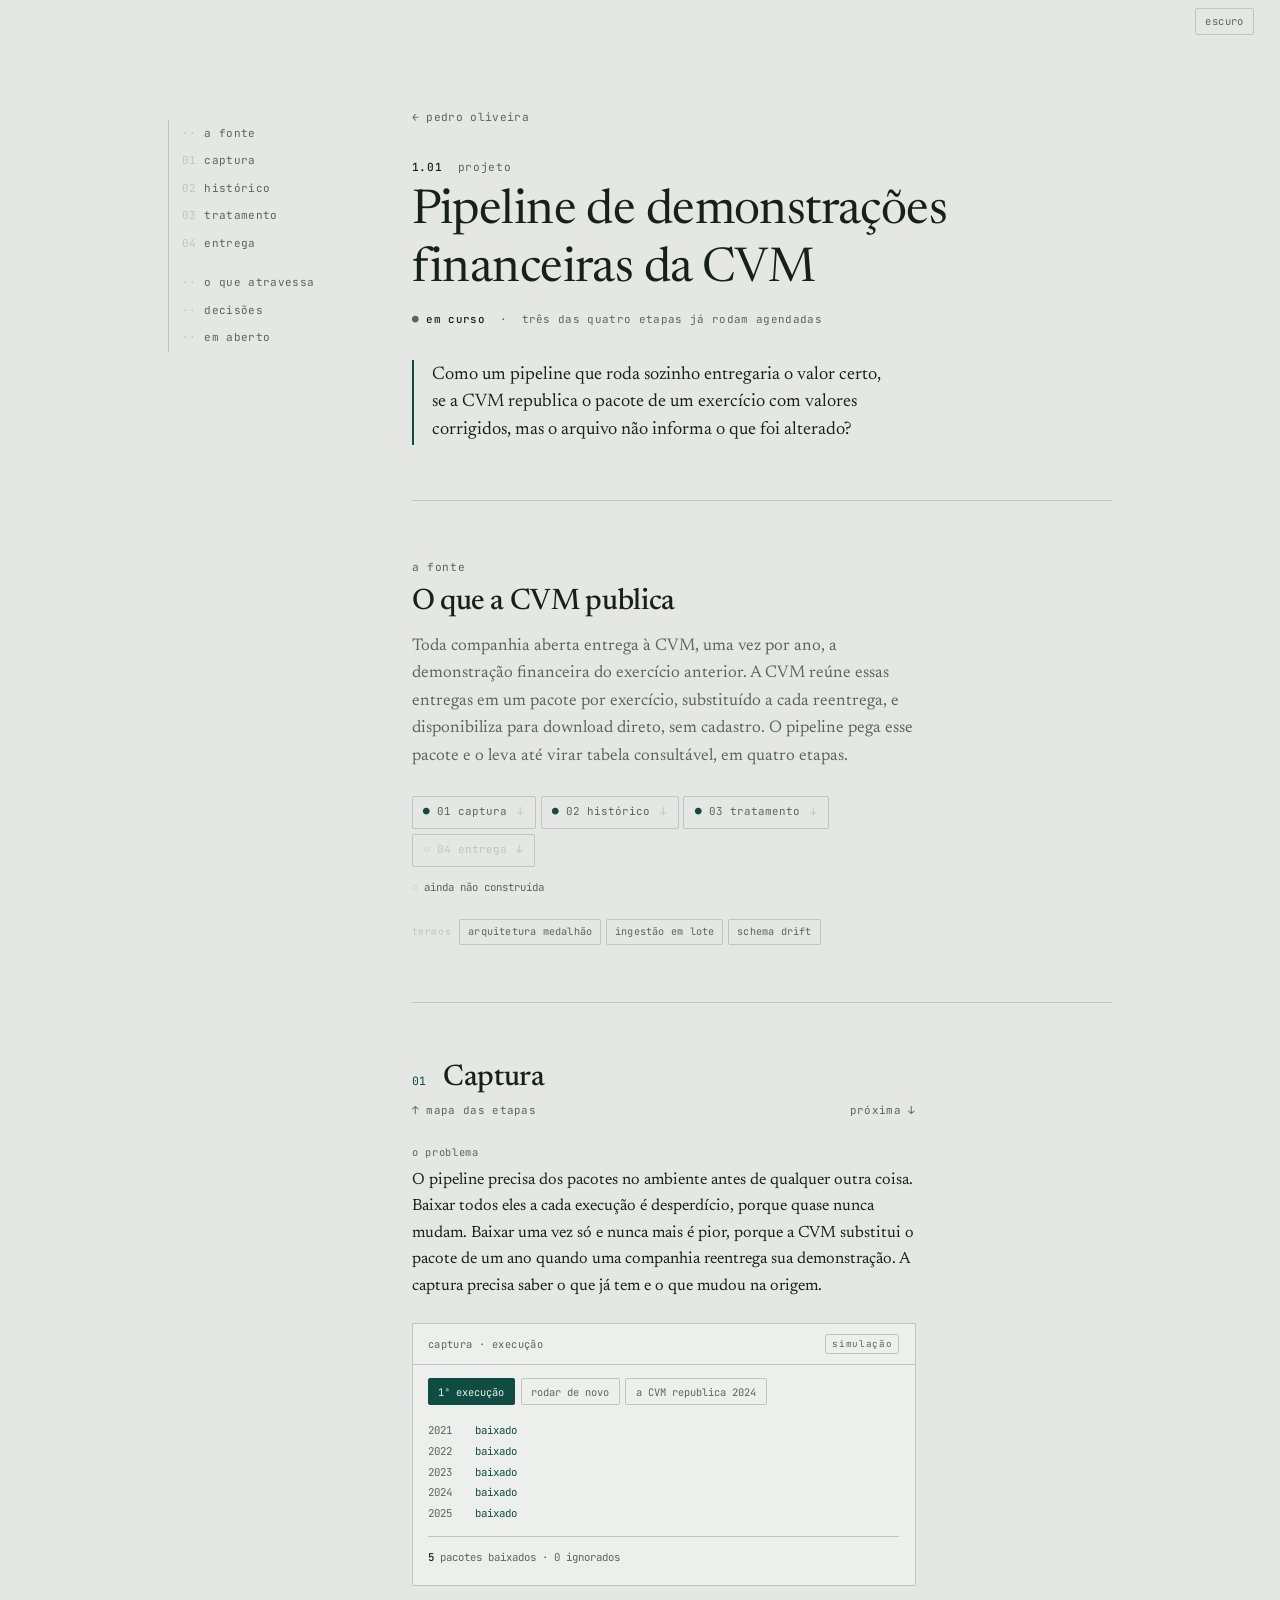
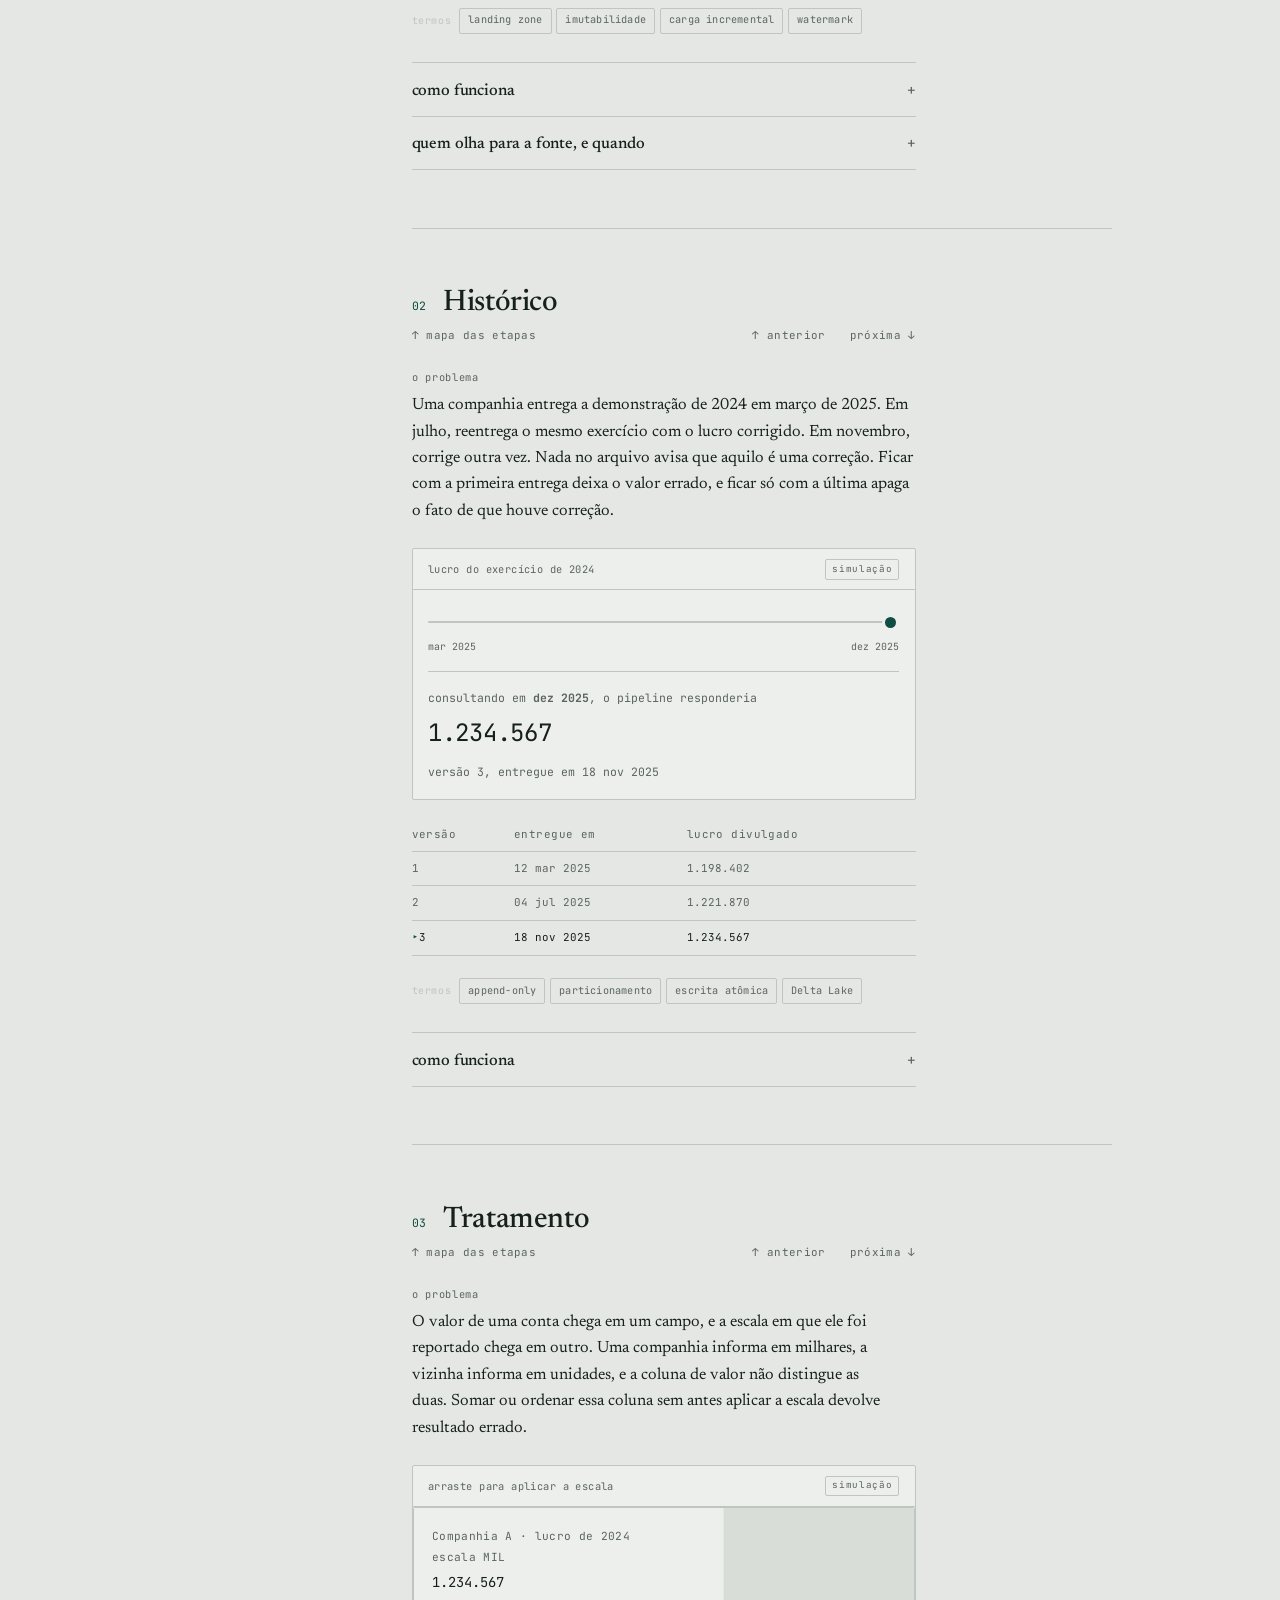
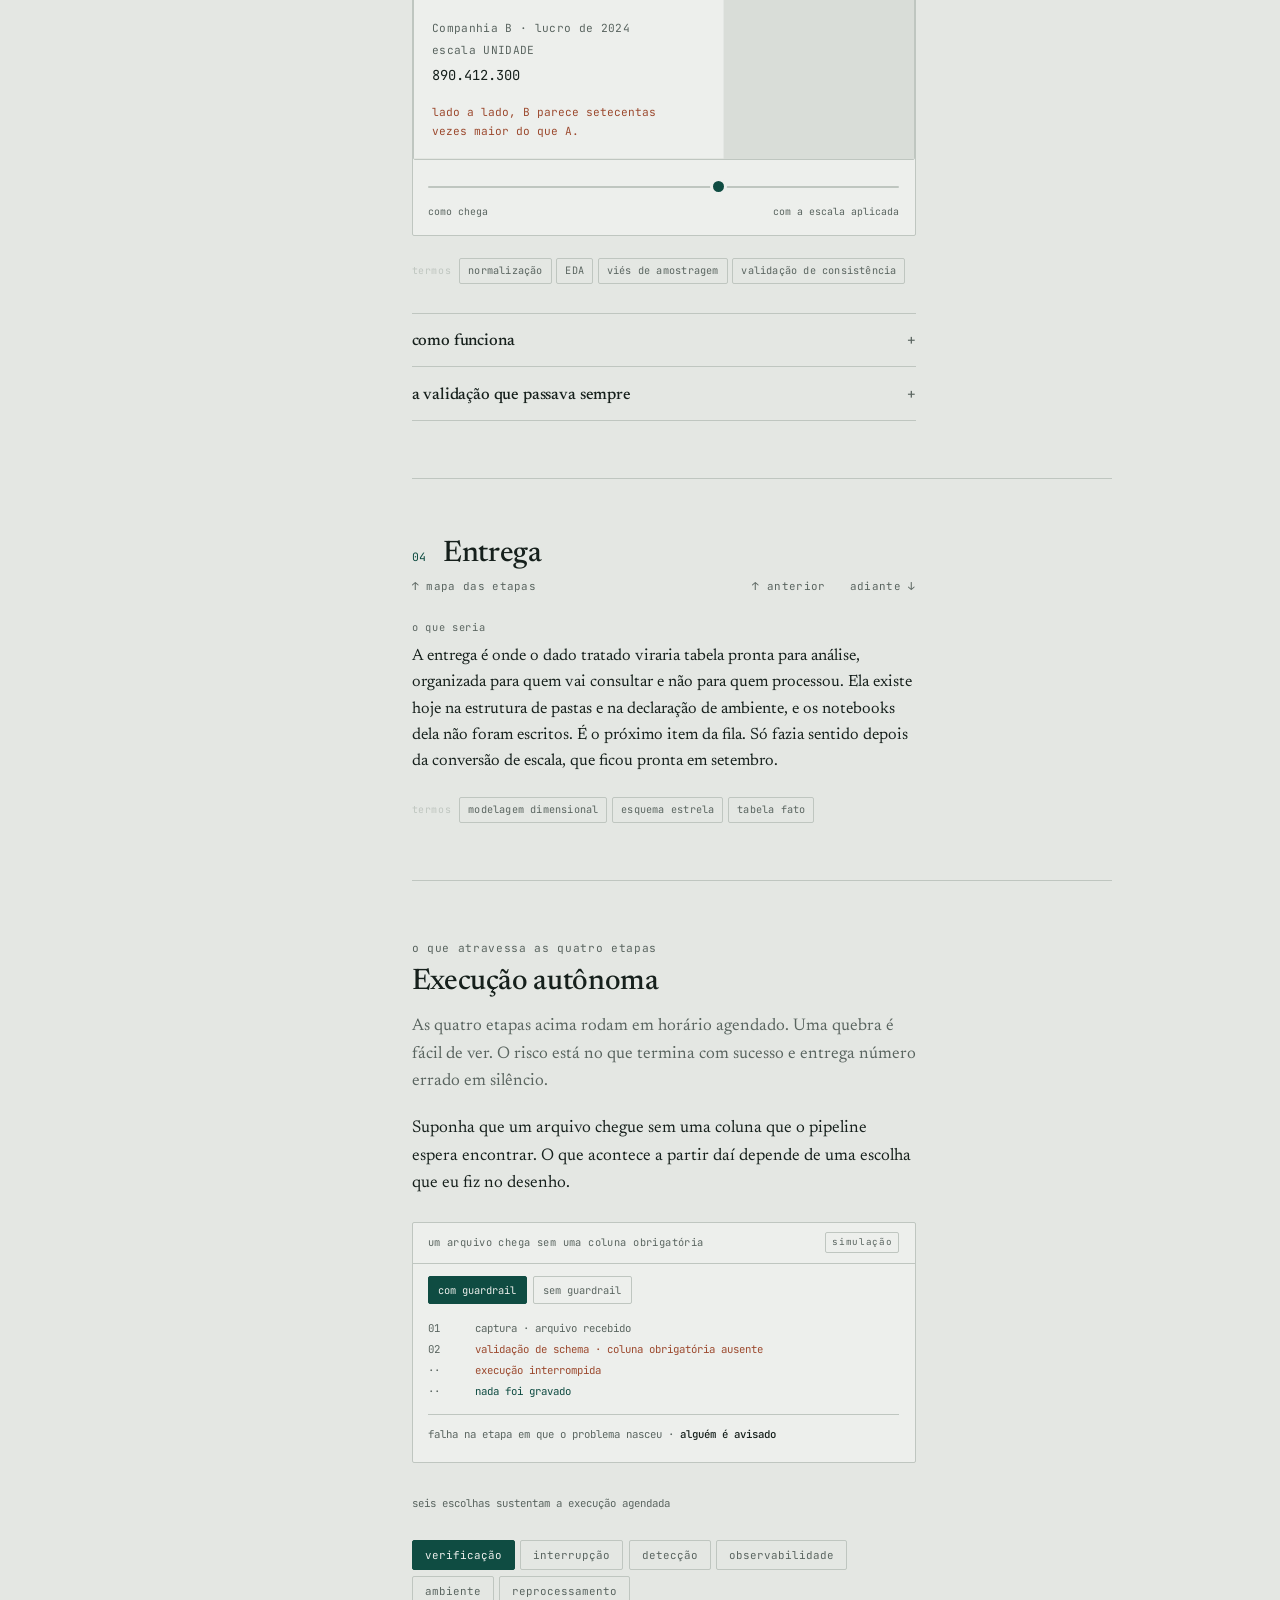
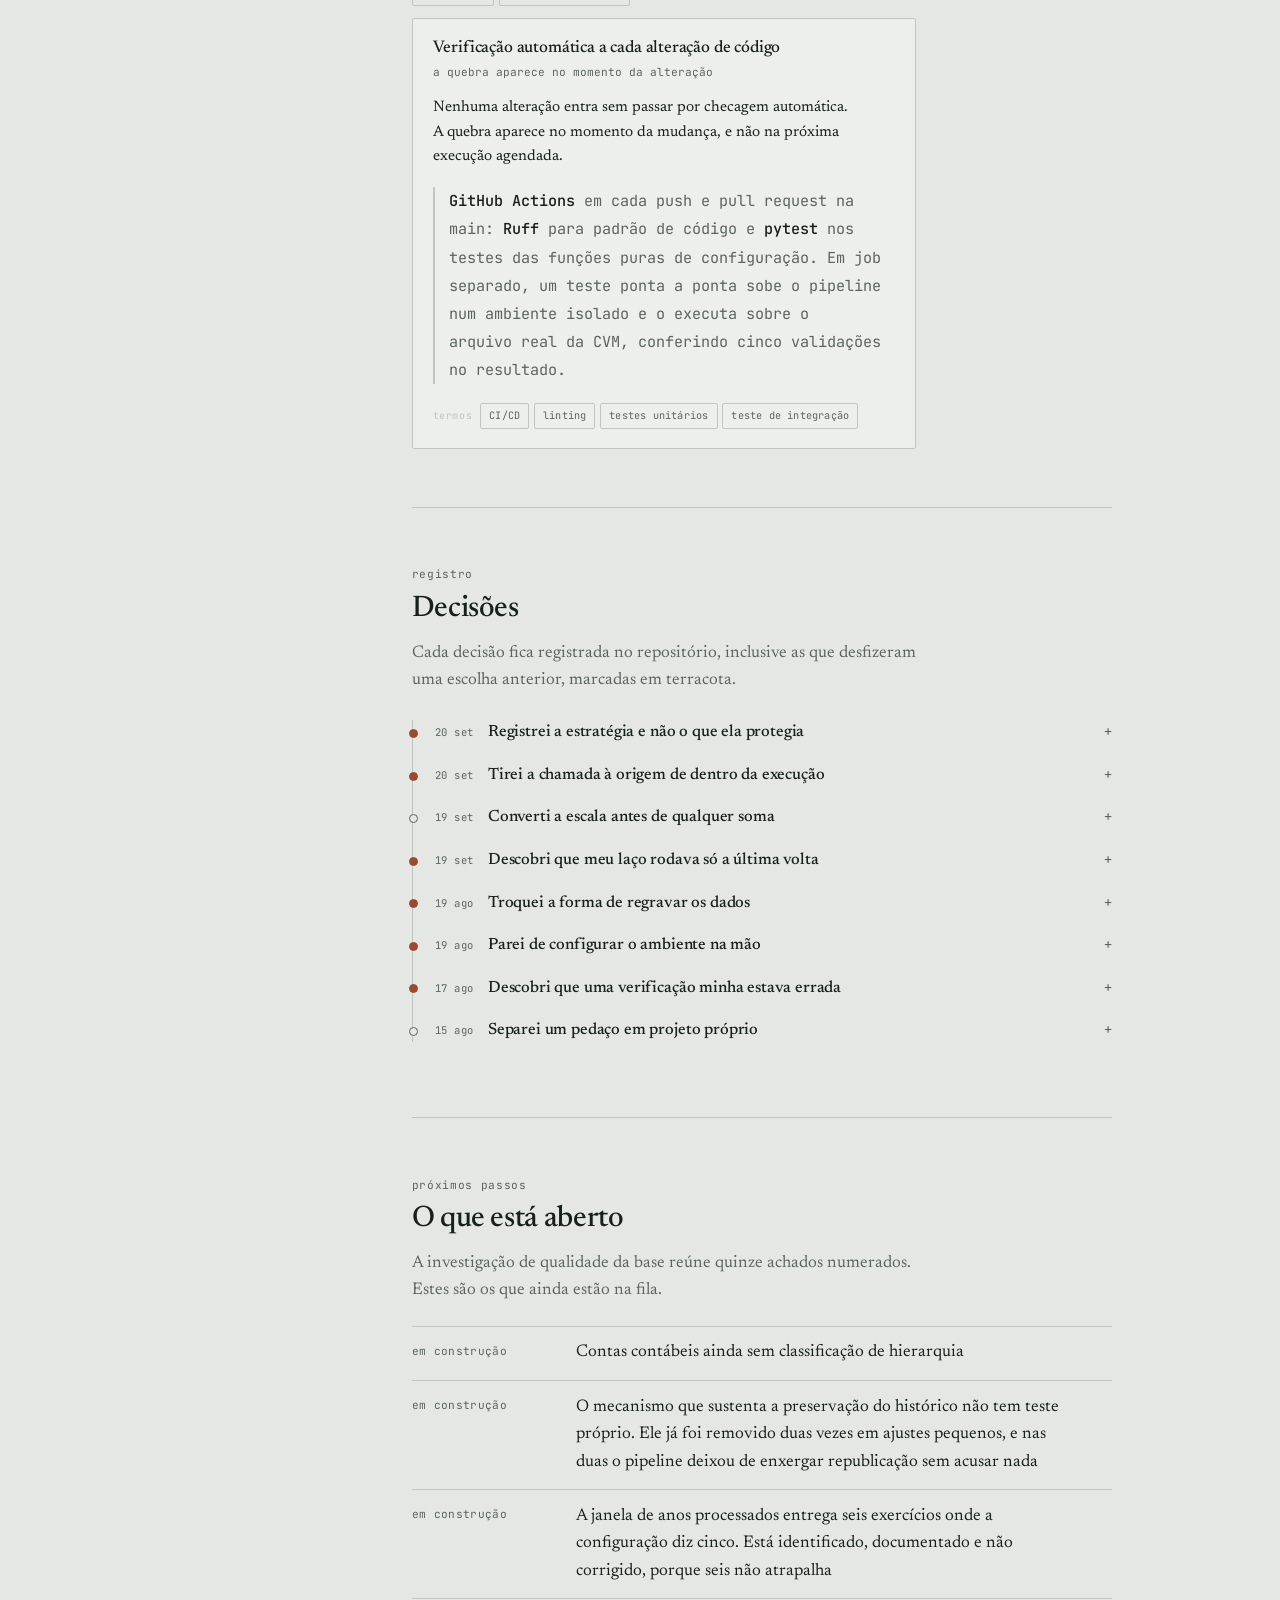
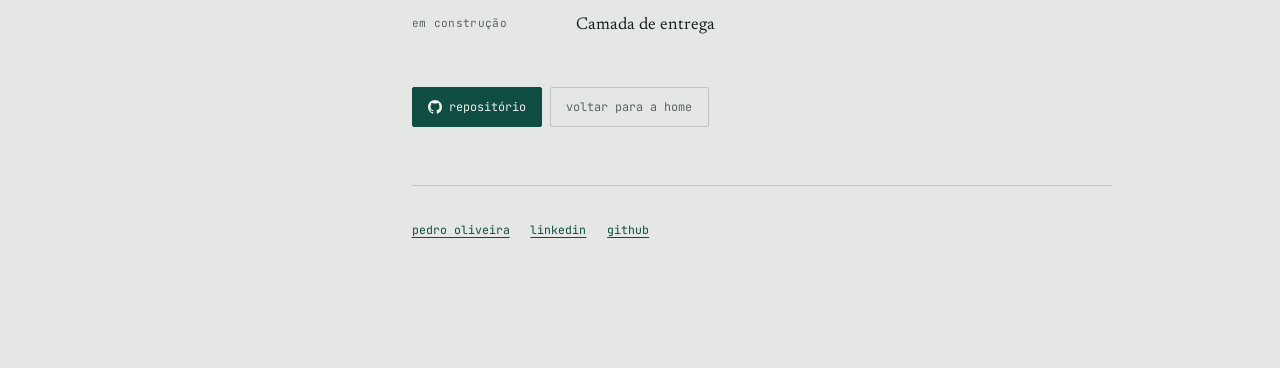
==== commit d7db19c4: "atualização da página" ====
--- a/index.html
+++ b/index.html
@@ -56,7 +56,7 @@
   --accent:#0F4C42; --flag:#9C4A2F;
   --serif:"Newsreader",Georgia,serif;
   --mono:"JetBrains Mono",ui-monospace,SFMono-Regular,Menlo,monospace;
-  --col:60ch; --step:220ms;
+  --col:31.5rem; --step:220ms;
 }
 html[data-tema="escuro"]{
   --paper:#151B19; --panel:#1C2321; --panel-deep:#111716;
@@ -190,9 +190,7 @@
 }
 .passo a{color:var(--ink-soft);text-decoration:none;transition:color var(--step)}
 .passo a:hover{color:var(--accent)}
-.passo .segue{margin-left:auto;color:var(--ink)}
-.passo .segue b{font-weight:400;color:var(--ink-soft)}
-.passo .segue:hover b{color:var(--accent)}
+.passo .segue{margin-left:auto;display:flex;gap:1.5rem}
 
 /* botão flutuante de topo */
 .topo{
@@ -485,7 +483,9 @@
       <div class="stage"><span class="n">01</span><h2>Captura</h2></div>
       <p class="passo">
         <a href="#fonte">&#8593; mapa das etapas</a>
-        <a class="segue" href="#historico"><b>próxima</b> 02 histórico &#8595;</a>
+        <span class="segue">
+          <a href="#historico">próxima &#8595;</a>
+        </span>
       </p>
       <p class="q"><em>o problema</em>
         O pipeline precisa dos pacotes no ambiente antes de qualquer outra coisa. Baixar todos
@@ -543,7 +543,10 @@
       <div class="stage"><span class="n">02</span><h2>Histórico</h2></div>
       <p class="passo">
         <a href="#fonte">&#8593; mapa das etapas</a>
-        <a class="segue" href="#tratamento"><b>próxima</b> 03 tratamento &#8595;</a>
+        <span class="segue">
+          <a href="#captura">&#8593; anterior</a>
+          <a href="#tratamento">próxima &#8595;</a>
+        </span>
       </p>
       <p class="q"><em>o problema</em>
         Uma companhia entrega a demonstração de 2024 em março de 2025. Em julho, reentrega o mesmo
@@ -609,7 +612,10 @@
       <div class="stage"><span class="n">03</span><h2>Tratamento</h2></div>
       <p class="passo">
         <a href="#fonte">&#8593; mapa das etapas</a>
-        <a class="segue" href="#entrega"><b>próxima</b> 04 entrega &#8595;</a>
+        <span class="segue">
+          <a href="#historico">&#8593; anterior</a>
+          <a href="#entrega">próxima &#8595;</a>
+        </span>
       </p>
       <p class="q"><em>o problema</em>
         O valor de uma conta chega em um campo, e a escala em que ele foi reportado chega em
@@ -689,7 +695,10 @@
       <div class="stage"><span class="n">04</span><h2>Entrega</h2></div>
       <p class="passo">
         <a href="#fonte">&#8593; mapa das etapas</a>
-        <a class="segue" href="#transversal"><b>adiante</b> o que atravessa &#8595;</a>
+        <span class="segue">
+          <a href="#tratamento">&#8593; anterior</a>
+          <a href="#transversal">adiante &#8595;</a>
+        </span>
       </p>
       <p class="q"><em>o que seria</em>
         A entrega é onde o dado tratado viraria tabela pronta para análise, organizada para quem
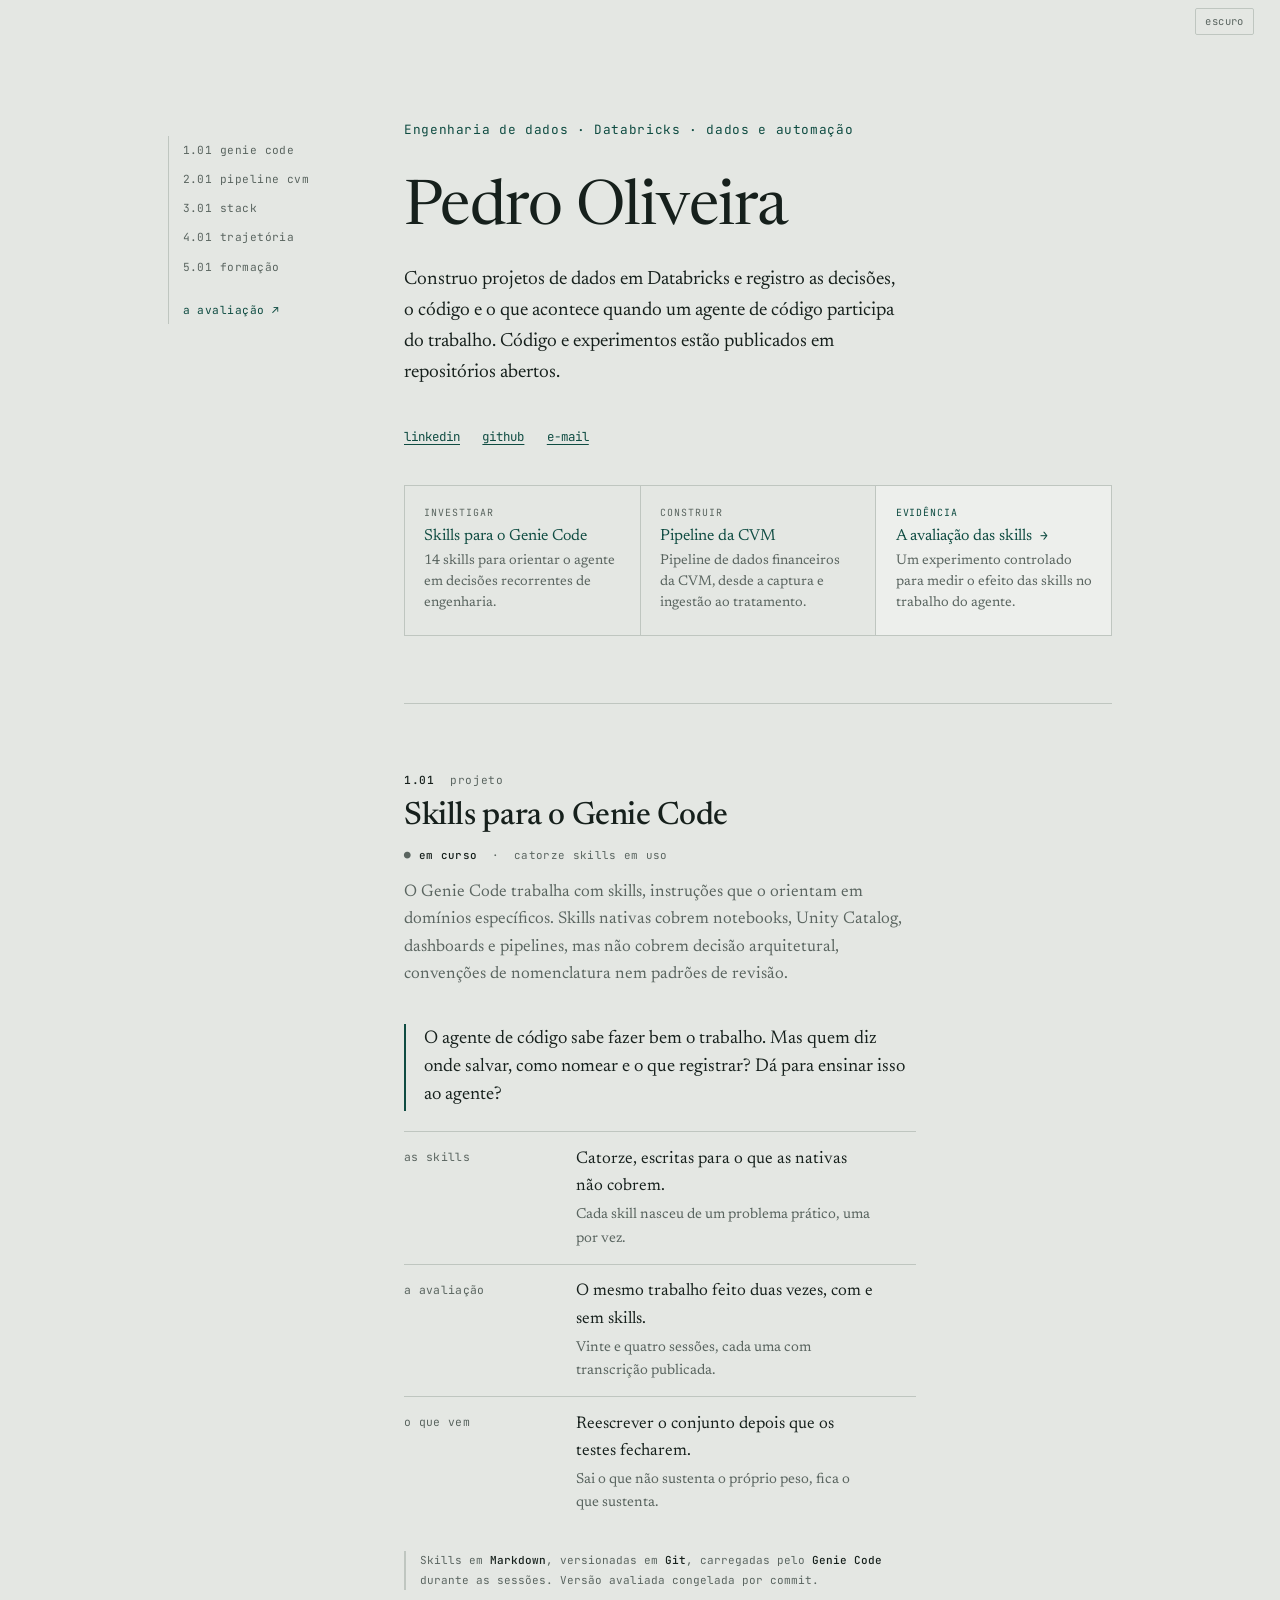
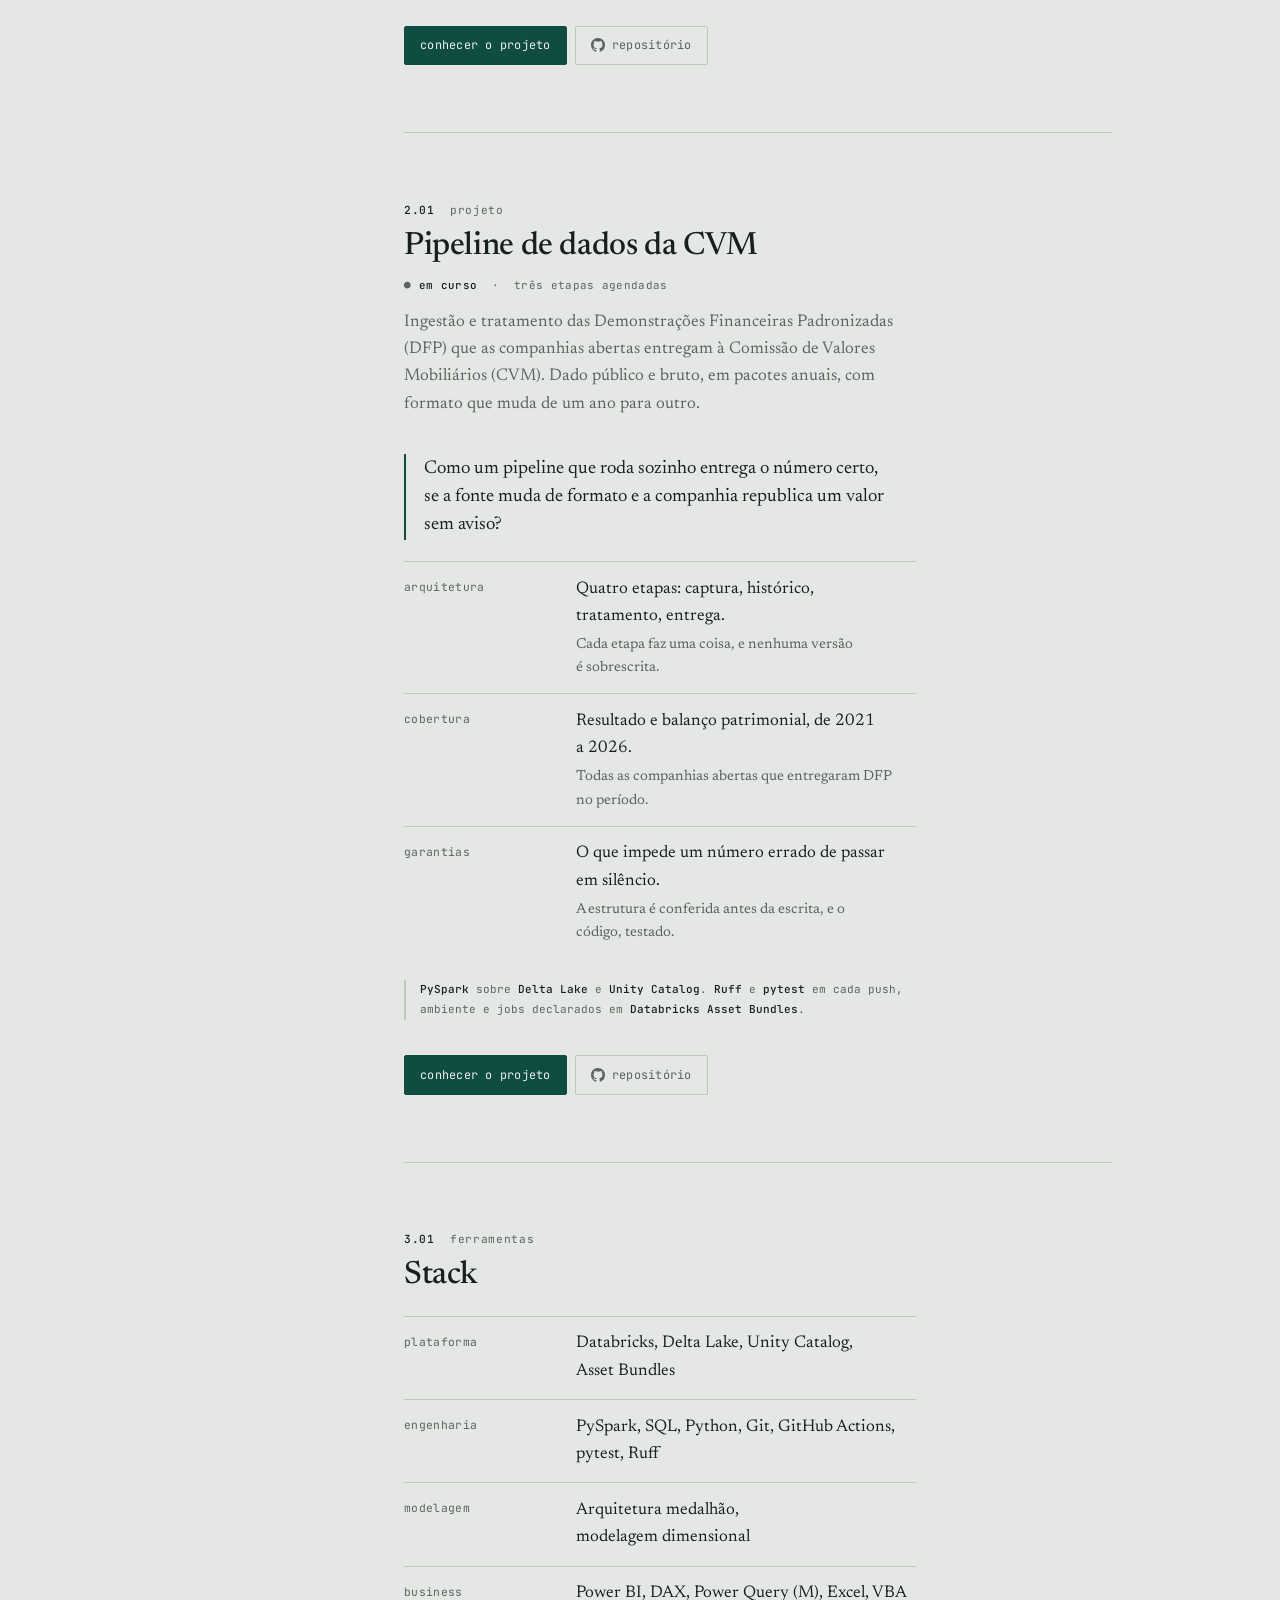
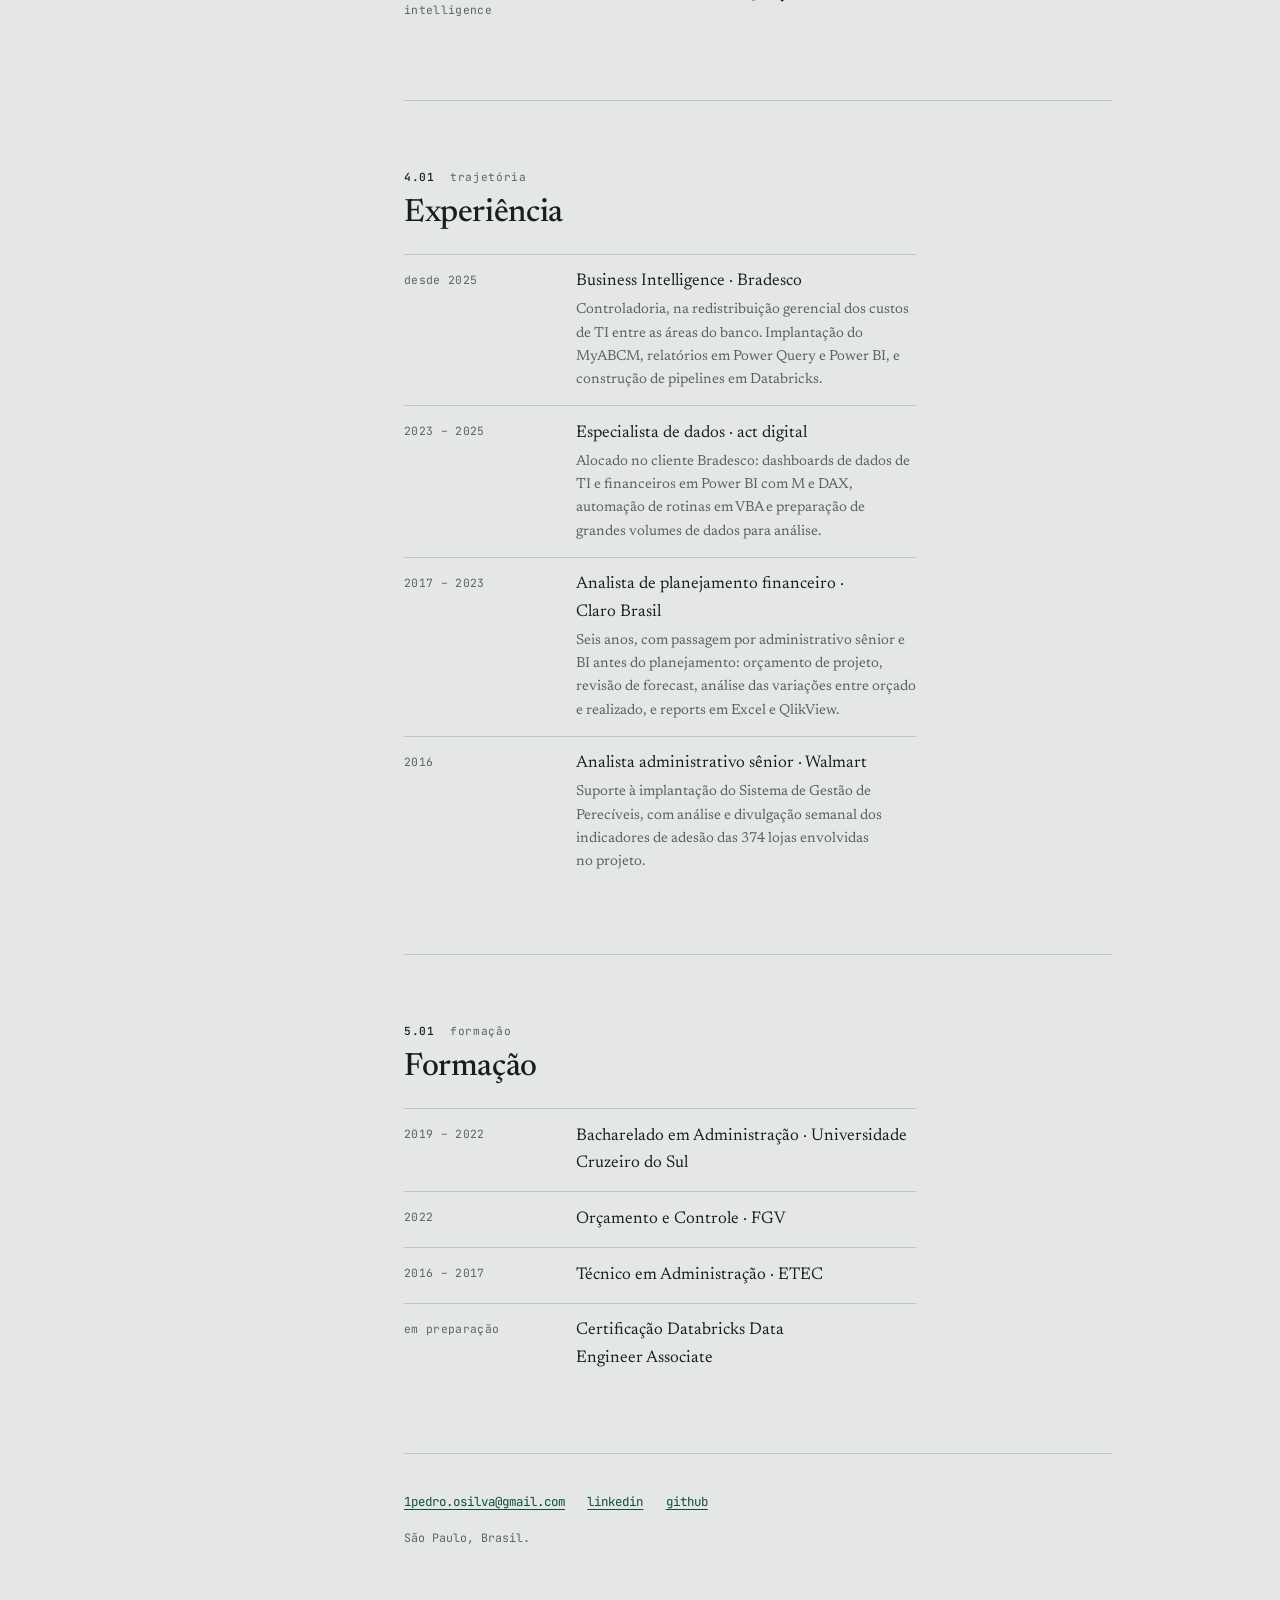
==== commit 6b4233d6: "volta a home" ====
--- a/index.html
+++ b/index.html
@@ -3,38 +3,41 @@
 <head>
 <meta charset="utf-8">
 <meta name="viewport" content="width=device-width, initial-scale=1">
-<title>Pipeline de demonstrações financeiras da CVM · Pedro Oliveira</title>
-
+<title>Pedro Oliveira · Engenharia de dados em Databricks</title>
 <meta name="robots" content="index, follow">
 <meta name="author" content="Pedro Oliveira">
-<meta name="description" content="Pipeline em Databricks das Demonstrações Financeiras Padronizadas da CVM: captura, histórico, tratamento e entrega em arquitetura medalhão, com versionamento de republicação, conversão de escala, guardrails de qualidade e ambiente declarado em Asset Bundles.">
+<meta name="description" content="Engenheiro de dados em Databricks. Projetos em Databricks com dados públicos, pipelines de engenharia de dados e investigação sobre o uso de skills com o Genie Code.">
 <link rel="icon" href="/favicon.ico" sizes="any">
 <link rel="icon" href="/favicon.svg" type="image/svg+xml">
 <link rel="apple-touch-icon" href="/apple-touch-icon.png">
-<link rel="canonical" href="https://1pedroosilva.github.io/projeto-cvm/">
-
-<meta property="og:type" content="article">
+<link rel="canonical" href="https://1pedroosilva.github.io/">
+<meta property="og:type" content="profile">
 <meta property="og:locale" content="pt_BR">
-<meta property="og:url" content="https://1pedroosilva.github.io/projeto-cvm/">
-<meta property="og:title" content="Pipeline de demonstrações financeiras da CVM">
-<meta property="og:description" content="Como um pipeline que roda sozinho entregaria o valor certo se a CVM republica o pacote de um exercício com valores corrigidos, mas o arquivo não informa o que foi alterado?">
+<meta property="og:url" content="https://1pedroosilva.github.io/">
+<meta property="og:title" content="Pedro Oliveira · Engenharia de dados em Databricks">
+<meta property="og:description" content="Dois projetos em Databricks com dado público, em repositório aberto, com as decisões registradas.">
 <meta property="og:image" content="https://1pedroosilva.github.io/og.png">
+<meta property="og:image:type" content="image/png">
+<meta property="og:image:width" content="1200">
+<meta property="og:image:height" content="630">
+<meta property="og:image:alt" content="Três planos sobrepostos em vista explodida: a plataforma, a camada de instruções e o artefato">
 <meta name="twitter:card" content="summary_large_image">
-
 <script type="application/ld+json">
 {
   "@context":"https://schema.org",
-  "@type":"SoftwareSourceCode",
-  "name":"Pipeline de demonstrações financeiras da CVM",
-  "description":"Ingestão e tratamento das Demonstrações Financeiras Padronizadas da Comissão de Valores Mobiliários em arquitetura medalhão sobre Databricks.",
-  "url":"https://1pedroosilva.github.io/projeto-cvm/",
-  "codeRepository":"https://github.com/1pedroosilva/projeto-cvm-dados-financeiros",
-  "programmingLanguage":["Python","SQL"],
-  "runtimePlatform":"Databricks",
-  "author":{"@type":"Person","name":"Pedro Oliveira","url":"https://1pedroosilva.github.io/"}
+  "@type":"Person",
+  "name":"Pedro Oliveira da Silva",
+  "alternateName":"Pedro Oliveira",
+  "url":"https://1pedroosilva.github.io/",
+  "jobTitle":"Engenharia de dados",
+  "email":"mailto:1pedro.osilva@gmail.com",
+  "address":{"@type":"PostalAddress","addressLocality":"São Paulo","addressCountry":"BR"},
+  "knowsAbout":["Engenharia de dados","Databricks","PySpark","Delta Lake","Unity Catalog",
+    "Databricks Asset Bundles","Arquitetura medalhão","CVM","Demonstrações financeiras padronizadas",
+    "Databricks Genie Code","Agent Skills","Power BI","DAX"],
+  "sameAs":["https://github.com/1pedroosilva","https://www.linkedin.com/in/1pedroosilva/"]
 }
 </script>
-
 <meta name="color-scheme" content="light dark">
 <script>
 (function(){
@@ -44,19 +47,19 @@
   document.documentElement.dataset.tema=t;
 })();
 </script>
-
 <link rel="preconnect" href="https://fonts.googleapis.com">
 <link rel="preconnect" href="https://fonts.gstatic.com" crossorigin>
 <link href="https://fonts.googleapis.com/css2?family=Newsreader:ital,opsz,wght@0,6..72,300;0,6..72,400;0,6..72,500;0,6..72,600&family=JetBrains+Mono:wght@400;500&display=swap" rel="stylesheet">
-
 <style>
 :root{
   --paper:#E4E7E3; --panel:#EDEFEC; --panel-deep:#D9DDD8;
   --ink:#16201C; --ink-soft:#5A6560; --rule:#BFC6C0;
-  --accent:#0F4C42; --flag:#9C4A2F;
+  --accent:#0F4C42;
   --serif:"Newsreader",Georgia,serif;
   --mono:"JetBrains Mono",ui-monospace,SFMono-Regular,Menlo,monospace;
-  --col:31.5rem; --step:220ms;
+  /* medida em unidade absoluta: o mesmo valor vale para qualquer corpo de fonte,
+     então todo bloco do corpo termina exatamente na mesma coluna */
+  --col:32rem; --rotulo:140px; --step:220ms;
 }
 html[data-tema="escuro"]{
   --paper:#151B19; --panel:#1C2321; --panel-deep:#111716;
@@ -70,7 +73,6 @@
 *{box-sizing:border-box}
 html{scroll-behavior:smooth}
 @media (prefers-reduced-motion:reduce){html{scroll-behavior:auto}}
-
 body{
   margin:0;background:var(--paper);color:var(--ink);
   font-family:var(--serif);font-size:17px;line-height:1.62;
@@ -79,42 +81,37 @@
 a{color:var(--accent);text-underline-offset:.22em;text-decoration-thickness:.055em}
 a:hover{color:var(--ink)}
 :focus-visible{outline:2px solid var(--accent);outline-offset:3px;border-radius:2px}
-
-h1,h2,h3,h4{font-weight:500;line-height:1.2;letter-spacing:-.012em;margin:0}
-h1{font-size:clamp(1.95rem,5.2vw,3rem);font-weight:400}
-h2{font-size:clamp(1.4rem,3.6vw,1.85rem)}
-h3{font-size:1.08rem}
-h4{font-family:var(--mono);font-size:.84rem;font-weight:500}
-p{margin:0 0 1em;max-width:var(--col)}
+h1,h2,h3{font-weight:500;line-height:1.18;letter-spacing:-.012em;margin:0}
+h1{font-size:clamp(2.4rem,7vw,3.9rem);font-weight:400}
+h2{font-size:clamp(1.5rem,4vw,2rem)}
+h3{font-size:1rem;font-weight:600}
+p{margin:0 0 1em;max-width:var(--col);text-wrap:pretty}
 p:last-child{margin-bottom:0}
-
+code{font-family:var(--mono);font-size:.85em}
 .shell{max-width:1040px;margin:0 auto;padding:0 clamp(1.15rem,4vw,3rem);display:grid;grid-template-columns:minmax(0,1fr)}
-@media (min-width:1000px){.shell{grid-template-columns:186px minmax(0,1fr);column-gap:3.6rem}}
+@media (min-width:1000px){.shell{grid-template-columns:172px minmax(0,1fr);column-gap:4rem}}
 .index{display:none}
 @media (min-width:1000px){
-  .index{display:block;position:sticky;top:0;align-self:start;height:100vh;padding-top:7.5rem;overflow:hidden}
+  .index{display:block;position:sticky;top:0;align-self:start;height:100vh;padding-top:8.5rem}
   .index ol{list-style:none;margin:0;padding:0;border-left:1px solid var(--rule)}
   .index a{
-    display:flex;gap:.5rem;padding:.3rem 0 .3rem .8rem;margin-left:-1px;border-left:1px solid transparent;
-    font-family:var(--mono);font-size:.69rem;letter-spacing:.03em;color:var(--ink-soft);
+    display:block;padding:.34rem 0 .34rem .85rem;margin-left:-1px;border-left:1px solid transparent;
+    font-family:var(--mono);font-size:.7rem;letter-spacing:.04em;color:var(--ink-soft);
     text-decoration:none;transition:color var(--step),border-color var(--step);
   }
   .index a[aria-current="true"]{color:var(--ink);border-left-color:var(--accent)}
   .index a:hover{color:var(--ink)}
-  .index .num{color:var(--rule);font-variant-numeric:tabular-nums}
-  .index a[aria-current="true"] .num{color:var(--accent)}
-  .index .gap{height:.75rem}
 }
 .tema{
   position:fixed;top:.5rem;right:clamp(.8rem,3vw,1.6rem);z-index:60;
   font-family:var(--mono);font-size:.66rem;letter-spacing:.04em;
   padding:.34rem .6rem;cursor:pointer;
-  background:color-mix(in srgb,var(--paper) 82%,transparent);backdrop-filter:blur(9px);
+  background:color-mix(in srgb,var(--paper) 82%,transparent);
+  backdrop-filter:blur(9px);
   color:var(--ink-soft);border:1px solid var(--rule);border-radius:2px;
   transition:color var(--step),border-color var(--step);
 }
 .tema:hover{color:var(--ink);border-color:var(--ink-soft)}
-
 .railbar{
   position:sticky;top:0;z-index:40;display:flex;align-items:center;
   padding:.55rem clamp(1.15rem,4vw,3rem);
@@ -125,905 +122,316 @@
 .railbar .bar{position:absolute;left:0;right:0;bottom:-1px;height:1px;pointer-events:none}
 .railbar .bar i{display:block;height:100%;background:var(--accent);width:0;transition:width 90ms linear}
 @media (min-width:1000px){.railbar{display:none}}
-
-main{padding-bottom:4rem;min-width:0}
-section{padding:3.6rem 0;border-top:1px solid var(--rule);min-width:0}
+main{padding-bottom:5rem;min-width:0}
+/* medida única: todo bloco do corpo termina na mesma borda direita */
+.lede,.pstatus,.rows,.ask,.go,.tech-note,h2,.hero .stmt{max-width:var(--col)}
+section{min-width:0}
+section{padding:4.2rem 0;border-top:1px solid var(--rule)}
 section:first-of-type{border-top:0}
-.marker{font-family:var(--mono);font-size:.7rem;letter-spacing:.06em;color:var(--ink-soft);margin-bottom:.5rem}
+.marker{font-family:var(--mono);font-size:.7rem;letter-spacing:.06em;color:var(--ink-soft);margin-bottom:.55rem}
 .marker b{color:var(--ink);font-weight:500}
-.lede{font-size:1.06rem;color:var(--ink-soft);max-width:var(--col)}
+.lede{font-size:1.06rem;color:var(--ink-soft)}
+.hero{padding:7.5rem 0 4.2rem}
+.hero h1{margin-bottom:1.1rem}
+.hero .role{font-family:var(--mono);font-size:.8rem;letter-spacing:.05em;color:var(--accent);margin-bottom:2rem}
+.hero .stmt{font-size:1.2rem;margin-bottom:2.4rem}
+.reveal{opacity:0;transform:translateY(9px);animation:rise .66s cubic-bezier(.2,.7,.3,1) forwards}
+.reveal:nth-child(1){animation-delay:.02s}
+.reveal:nth-child(2){animation-delay:.10s}
+.reveal:nth-child(3){animation-delay:.18s}
+.reveal:nth-child(4){animation-delay:.26s}
+@keyframes rise{to{opacity:1;transform:none}}
+@media (prefers-reduced-motion:reduce){.reveal{opacity:1;transform:none;animation:none}}
+.links{display:flex;flex-wrap:wrap;gap:1.4rem;font-family:var(--mono);font-size:.78rem}
+.atalhos{
+  display:flex;gap:1.15rem;position:sticky;top:2.15rem;z-index:35;
+  padding:.6rem 0 .65rem;margin:0;
+  background:color-mix(in srgb,var(--paper) 94%,transparent);backdrop-filter:blur(9px);
+  border-bottom:1px solid var(--rule);
+  overflow-x:auto;-webkit-overflow-scrolling:touch;scrollbar-width:none;
+}
+.atalhos::-webkit-scrollbar{display:none}
+.atalhos a{
+  flex:0 0 auto;display:inline-flex;align-items:baseline;gap:.35rem;
+  font-family:var(--mono);font-size:.72rem;letter-spacing:.02em;
+  padding:.3rem 0 .35rem;text-decoration:none;color:var(--ink-soft);
+  border-bottom:1.5px solid transparent;
+  transition:color var(--step),border-color var(--step);
+}
+.atalhos a:hover{color:var(--ink)}
+.atalhos a[aria-current="true"]{color:var(--ink);border-bottom-color:var(--accent)}
+@media (min-width:1000px){.atalhos{display:none}}
+main section[hidden]{display:none}
 .pstatus{font-family:var(--mono);font-size:.68rem;color:var(--ink-soft);letter-spacing:.03em;margin:.7rem 0 0}
 .pstatus b{color:var(--ink);font-weight:500}
-.hint{font-family:var(--mono);font-size:.67rem;color:var(--ink-soft);margin-top:.8rem;max-width:var(--col)}
-
-.back{
-  display:inline-flex;gap:.45rem;font-family:var(--mono);font-size:.7rem;letter-spacing:.03em;
-  text-decoration:none;color:var(--ink-soft);margin-bottom:2rem;
-}
-.back:hover{color:var(--ink)}
-.hero{padding:6.5rem 0 3.4rem}
-.hero h1{margin-bottom:.2rem;max-width:22ch}
-.reveal{opacity:0;transform:translateY(9px);animation:rise .6s cubic-bezier(.2,.7,.3,1) forwards}
-.reveal:nth-child(2){animation-delay:.06s}
-.reveal:nth-child(3){animation-delay:.13s}
-.reveal:nth-child(4){animation-delay:.2s}
-.reveal:nth-child(5){animation-delay:.27s}
-@keyframes rise{to{opacity:1;transform:none}}
-@media (prefers-reduced-motion:reduce){.reveal{opacity:1;transform:none;animation:none}}
-
+/* linhas simples */
+.rows{margin-top:1.3rem}
+.row{display:grid;gap:.25rem 2rem;padding:.85rem 0;border-top:1px solid var(--rule)}
+@media (min-width:640px){.row{grid-template-columns:var(--rotulo) 1fr}}
+.row .k{font-family:var(--mono);font-size:.71rem;color:var(--ink-soft);letter-spacing:.03em;padding-top:.22em}
+.row .v{min-width:0;text-wrap:pretty}
+.row .v small{display:block;color:var(--ink-soft);font-size:.9rem;margin-top:.15rem;text-wrap:pretty}
+/* a pergunta que o projeto responde */
 .ask{
-  margin:2rem 0 0;padding:.1rem 0 .1rem 1.15rem;border-left:2px solid var(--accent);
-  font-size:1.14rem;line-height:1.5;color:var(--ink);max-width:var(--col);
-}
-
-/* cabeçalho de etapa */
-.stage{display:flex;align-items:baseline;gap:1rem;margin-bottom:.35rem;max-width:var(--col)}
-.stage .n{
-  font-family:var(--mono);font-size:.72rem;color:var(--accent);letter-spacing:.06em;
-  flex:0 0 auto;padding-top:.1rem;
-}
-.q{margin:.7rem 0 1.4rem;max-width:var(--col);font-size:1.02rem}
-.q em{
-  display:block;font-family:var(--mono);font-style:normal;font-size:.65rem;
-  letter-spacing:.07em;color:var(--ink-soft);margin-bottom:.4rem;
-}
-
-/* cadeia das etapas */
-.chain{display:flex;flex-wrap:wrap;gap:.3rem;margin-top:1.6rem;max-width:var(--col)}
-.chain a{
-  font-family:var(--mono);font-size:.68rem;padding:.42rem .68rem;text-decoration:none;
-  color:var(--ink-soft);border:1px solid var(--rule);border-radius:2px;
-  transition:color var(--step),border-color var(--step);
-}
-.chain a:hover{color:var(--ink);border-color:var(--ink-soft)}
-.chain a .dot{color:var(--accent)}
-.chain a.off{color:var(--rule)}
-.chain a.off .dot{color:var(--rule)}
-.chain a .ar{color:var(--rule);margin-left:.15rem;transition:transform var(--step),color var(--step);display:inline-block}
-.chain a:hover .ar{color:var(--accent);transform:translateY(2px)}
-
-/* navegação entre etapas */
-.passo{
-  display:flex;flex-wrap:wrap;gap:.4rem 1.5rem;align-items:baseline;
-  margin:.25rem 0 1.5rem;max-width:var(--col);
-  font-family:var(--mono);font-size:.68rem;letter-spacing:.03em;
-}
-.passo a{color:var(--ink-soft);text-decoration:none;transition:color var(--step)}
-.passo a:hover{color:var(--accent)}
-.passo .segue{margin-left:auto;display:flex;gap:1.5rem}
-
-/* botão flutuante de topo */
-.topo{
-  position:fixed;right:clamp(.8rem,3vw,1.6rem);bottom:1.1rem;z-index:55;
-  display:flex;align-items:center;gap:.4rem;padding:.45rem .7rem;cursor:pointer;
-  font-family:var(--mono);font-size:.65rem;letter-spacing:.04em;
-  background:color-mix(in srgb,var(--paper) 88%,transparent);backdrop-filter:blur(9px);
-  color:var(--ink-soft);border:1px solid var(--rule);border-radius:2px;
-  opacity:0;pointer-events:none;transform:translateY(6px);
-  transition:opacity var(--step),transform var(--step),color var(--step),border-color var(--step);
-}
-.topo.on{opacity:1;pointer-events:auto;transform:none}
-.topo:hover{color:var(--ink);border-color:var(--ink-soft)}
-
-/* etiquetas de tema */
-.temas{display:flex;flex-wrap:wrap;align-items:center;gap:.3rem;margin-top:1.4rem;max-width:var(--col)}
-.temas em{
-  font-family:var(--mono);font-size:.62rem;font-style:normal;letter-spacing:.06em;
-  color:var(--rule);margin-right:.2rem;
-}
-.temas span{
-  font-family:var(--mono);font-size:.64rem;letter-spacing:.02em;color:var(--ink-soft);
-  border:1px solid var(--rule);border-radius:2px;padding:.22rem .5rem;
-}
-
-/* nota técnica */
+  margin:2.2rem 0 0;padding:.1rem 0 .1rem 1.15rem;
+  border-left:2px solid var(--accent);
+  font-size:1.16rem;line-height:1.5;color:var(--ink);
+}
 .tech-note{
-  font-family:var(--mono);font-size:.69rem;line-height:1.85;color:var(--ink-soft);
-  margin-top:1.1rem;padding-left:.9rem;border-left:2px solid var(--rule);max-width:var(--col);
+  font-family:var(--mono);font-size:.69rem;line-height:1.8;color:var(--ink-soft);
+  margin-top:1.4rem;padding-left:.85rem;border-left:2px solid var(--rule);
 }
 .tech-note b{color:var(--ink);font-weight:500}
-
-/* widget: republicação */
-.widget{margin-top:1.7rem;border:1px solid var(--rule);border-radius:2px;background:var(--panel);padding:1.1rem 1.15rem;max-width:var(--col)}
-.wlabel{font-family:var(--mono);font-size:.66rem;letter-spacing:.04em;color:var(--ink-soft);margin-bottom:.9rem}
-input[type=range]{
-  -webkit-appearance:none;appearance:none;width:100%;height:2px;background:var(--rule);
-  border-radius:2px;outline:none;cursor:pointer;margin:.2rem 0;
-}
-input[type=range]::-webkit-slider-thumb{
-  -webkit-appearance:none;width:17px;height:17px;border-radius:50%;
-  background:var(--accent);border:3px solid var(--panel);cursor:grab;
-}
-input[type=range]::-moz-range-thumb{
-  width:17px;height:17px;border-radius:50%;background:var(--accent);
-  border:3px solid var(--panel);cursor:grab;
-}
-.scale{display:flex;justify-content:space-between;font-family:var(--mono);font-size:.62rem;color:var(--ink-soft);margin-top:.35rem}
-.readout{margin-top:1rem;padding-top:.9rem;border-top:1px solid var(--rule);font-family:var(--mono);font-size:.72rem;line-height:1.85}
-.readout .big{font-size:1.5rem;color:var(--ink);letter-spacing:-.01em;display:block;margin:.15rem 0 .35rem;font-variant-numeric:tabular-nums}
-.readout .meta{color:var(--ink-soft)}
-
-table{border-collapse:collapse;width:100%;margin-top:1.2rem;font-family:var(--mono);font-size:.68rem;max-width:var(--col)}
-th{text-align:left;font-weight:400;color:var(--ink-soft);letter-spacing:.04em;padding:.45rem .6rem .45rem 0;border-bottom:1px solid var(--rule)}
-td{padding:.5rem .6rem .5rem 0;border-bottom:1px solid var(--rule);color:var(--ink-soft);font-variant-numeric:tabular-nums;transition:color var(--step)}
-tr[data-on="true"] td{color:var(--ink)}
-tr[data-on="true"] td:first-child::before{content:"\25B8 ";color:var(--accent)}
-
-/* widget: comparador de escala */
-.diff{display:grid;position:relative;border:1px solid var(--rule);border-radius:2px;overflow:hidden;background:var(--panel)}
-.pane{grid-area:1/1;padding:1.1rem 1.15rem;font-family:var(--mono);font-size:.7rem;line-height:1.95}
-.pane.b{background:var(--panel-deep)}
-.pane.a{background:var(--panel);border-right:2px solid var(--accent)}
-.pane .co{color:var(--ink-soft);letter-spacing:.03em}
-.pane .vl{color:var(--ink);font-variant-numeric:tabular-nums;font-size:.86rem}
-.pane .note{display:block;margin-top:.9rem;color:var(--ink-soft);line-height:1.7}
-.pane .warn{color:var(--flag)}
-
-/* pilar em acordeão */
-.acc{margin-top:1.8rem;max-width:var(--col)}
-details{border-bottom:1px solid var(--rule)}
-details.first{border-top:1px solid var(--rule)}
-summary{cursor:pointer;list-style:none;padding:.9rem 0;display:flex;gap:.9rem;align-items:baseline}
-summary::-webkit-details-marker{display:none}
-summary::after{content:"+";margin-left:auto;color:var(--ink-soft);font-family:var(--mono);font-size:.9rem}
-details[open] summary::after{content:"\2212";color:var(--accent)}
-summary:hover{color:var(--accent)}
-summary h4{font-family:var(--serif);font-size:1.02rem;font-weight:500;letter-spacing:-.01em}
-.dbody{padding:0 0 1.3rem}
-.dbody p{font-size:.95rem}
-
-/* linha do tempo */
-.tl{margin-top:1.6rem;border-left:1px solid var(--rule);padding-left:1.4rem}
-.tl li{list-style:none;position:relative;padding-bottom:1.9rem}
-.tl li:last-child{padding-bottom:0}
-.tl li::before{
-  content:"";position:absolute;left:calc(-1.4rem - 4px);top:.55rem;
-  width:7px;height:7px;border-radius:50%;background:var(--paper);border:1px solid var(--ink-soft);
-}
-.tl li[data-undo="true"]::before{background:var(--flag);border-color:var(--flag)}
-.tl ul{margin:0;padding:0}
-.tl .d{font-family:var(--mono);font-size:.66rem;color:var(--ink-soft);letter-spacing:.04em}
-.tl h4{margin:.15rem 0 .45rem;font-family:var(--serif);font-size:1.02rem;font-weight:500;letter-spacing:-.01em}
-.tl p{font-size:.95rem}
-.tl li{padding-bottom:1.15rem}
-.tl details{border:0}
-.tl summary{padding:0 0 .1rem;gap:.9rem}
-.tl summary h4{margin:0}
-.tl summary::after{font-size:.85rem}
-.tl .dbody{padding:.55rem 0 0}
-
-.rows{margin-top:1.3rem}
-.row{display:grid;gap:.25rem 2rem;padding:.8rem 0;border-top:1px solid var(--rule)}
-@media (min-width:640px){.row{grid-template-columns:132px 1fr}}
-.row .k{font-family:var(--mono);font-size:.7rem;color:var(--ink-soft);letter-spacing:.03em;padding-top:.22em}
-.row .v{max-width:var(--col)}
-
-.go{display:flex;flex-wrap:wrap;gap:.5rem;margin-top:2.2rem}
+/* saída para a página do projeto */
+.go{display:flex;flex-wrap:wrap;align-items:stretch;gap:.5rem;margin-top:2.2rem}
 .go a{
   display:inline-flex;align-items:center;gap:.45rem;
-  font-family:var(--mono);font-size:.74rem;padding:.58rem .95rem;text-decoration:none;
+  font-family:var(--mono);font-size:.74rem;letter-spacing:.02em;
+  padding:.58rem .95rem;text-decoration:none;
   border:1px solid var(--rule);border-radius:2px;color:var(--ink-soft);
   transition:background var(--step),color var(--step),border-color var(--step);
 }
-.go a:hover{color:var(--ink);border-color:var(--ink-soft)}
+.go a:hover{color:var(--ink);border-color:var(--ink-soft);background:var(--panel-deep)}
 .go a.main{background:var(--accent);border-color:var(--accent);color:var(--panel)}
-.go a.main:hover{background:transparent;color:var(--ink);border-color:var(--ink-soft)}
+.go a.main:hover{background:color-mix(in srgb,var(--accent) 62%,var(--ink));border-color:color-mix(in srgb,var(--accent) 62%,var(--ink));color:var(--panel)}
 html[data-tema="escuro"] .go a.main{color:#101614}
-html[data-tema="escuro"] .go a.main:hover{color:var(--ink)}
+html[data-tema="escuro"] .go a.main:hover{color:#101614}
 .go a svg{width:14px;height:14px;fill:currentColor;flex:0 0 auto}
-
 @media (max-width:520px){
   body{font-size:16px}
-  .hero{padding:5rem 0 3rem}
-  .ask{font-size:1.04rem}
-  .stage{gap:.7rem}
-  .pane{font-size:.64rem;padding:.9rem}
-}
-
-footer{border-top:1px solid var(--rule);padding:2.2rem 0 4rem;font-family:var(--mono);font-size:.72rem;color:var(--ink-soft)}
-footer a{margin-right:1.3rem}
-
-/* ── simulações ───────────────────────────── */
-.sim{margin-top:1.5rem;border:1px solid var(--rule);border-radius:2px;background:var(--panel);max-width:var(--col);overflow:hidden}
-.simhead{
-  display:flex;align-items:center;gap:.6rem;padding:.6rem .95rem;border-bottom:1px solid var(--rule);
-  font-family:var(--mono);font-size:.65rem;letter-spacing:.04em;color:var(--ink-soft);
-}
-.tag{
-  margin-left:auto;font-size:.58rem;letter-spacing:.07em;padding:.12rem .38rem;
-  border:1px solid var(--rule);border-radius:2px;color:var(--ink-soft);
-}
-.btns{display:flex;flex-wrap:wrap;gap:.35rem;padding:.8rem .95rem 0}
-.btns button{
-  font-family:var(--mono);font-size:.65rem;padding:.36rem .6rem;cursor:pointer;
-  background:transparent;color:var(--ink-soft);border:1px solid var(--rule);border-radius:2px;
-  transition:background var(--step),color var(--step),border-color var(--step);
-}
-.btns button:hover{color:var(--ink);border-color:var(--ink-soft)}
-.btns button[aria-pressed="true"]{background:var(--accent);border-color:var(--accent);color:var(--panel)}
-html[data-tema="escuro"] .btns button[aria-pressed="true"]{color:#101614}
-.log{padding:.9rem .95rem 1.05rem;font-family:var(--mono);font-size:.67rem;line-height:1.95}
-.log .ln{display:flex;gap:.7rem;opacity:0;animation:slidein .3s ease-out forwards}
-.log .ln .y{color:var(--ink-soft);flex:0 0 3.4em;font-variant-numeric:tabular-nums}
-.log .ln .s{color:var(--ink)}
-.log .ln.mut .s{color:var(--ink-soft)}
-.log .ln.hit .s{color:var(--accent)}
-.log .ln.bad .s{color:var(--flag)}
-.log .sum{
-  display:block;margin-top:.75rem;padding-top:.6rem;border-top:1px solid var(--rule);
-  color:var(--ink-soft);opacity:0;animation:slidein .3s .18s ease-out forwards;
-}
-.log .sum b{color:var(--ink);font-weight:500}
-@keyframes slidein{from{opacity:0;transform:translateX(-4px)}to{opacity:1;transform:none}}
-@media (prefers-reduced-motion:reduce){.log .ln,.log .sum{animation:none;opacity:1}}
-
-/* trecho de código */
-.code{
-  margin-top:1.2rem;border:1px solid var(--rule);border-radius:2px;
-  background:var(--panel-deep);overflow:hidden;
-}
-.code .file{
-  display:flex;align-items:center;gap:.5rem;padding:.5rem .85rem;border-bottom:1px solid var(--rule);
-  font-family:var(--mono);font-size:.62rem;letter-spacing:.03em;color:var(--ink-soft);
-}
-.code .file b{color:var(--ink);font-weight:500}
-.code pre{
-  margin:0;padding:.85rem .85rem .95rem;overflow-x:auto;
-  font-family:var(--mono);font-size:.66rem;line-height:1.85;color:var(--ink);
-}
-.code .cm{color:var(--ink-soft)}
-.code .kw{color:var(--accent)}
-.code .st{color:var(--ink-soft)}
-
-/* abas dos pilares */
-.tabs{display:flex;flex-wrap:wrap;gap:.35rem;margin-top:1.7rem;max-width:var(--col)}
-.tabs button{
-  font-family:var(--mono);font-size:.68rem;padding:.45rem .75rem;cursor:pointer;
-  background:transparent;color:var(--ink-soft);border:1px solid var(--rule);border-radius:2px;
-  transition:background var(--step),color var(--step),border-color var(--step);
-}
-.tabs button:hover{color:var(--ink);border-color:var(--ink-soft)}
-.tabs button[aria-selected="true"]{background:var(--accent);border-color:var(--accent);color:var(--panel)}
-html[data-tema="escuro"] .tabs button[aria-selected="true"]{color:#101614}
-.tabbody{
-  margin-top:.75rem;max-width:var(--col);border:1px solid var(--rule);border-radius:2px;
-  background:var(--panel);padding:1.2rem 1.25rem;
-}
-.tabbody h4{font-family:var(--serif);font-size:1.06rem;font-weight:500;letter-spacing:-.01em}
-.tabbody .one{font-family:var(--mono);font-size:.7rem;color:var(--ink-soft);margin:.3rem 0 .9rem}
-.tabbody p{font-size:.95rem}
-.tabpanel[hidden]{display:none}
-.tabpanel{animation:fadein var(--step) ease-out}
-@keyframes fadein{from{opacity:.35}to{opacity:1}}
-@media (prefers-reduced-motion:reduce){.tabpanel{animation:none}}
-
-/* mapa dos três problemas */
-.probs{margin-top:1.5rem;max-width:var(--col)}
-.prob{
-  display:grid;gap:.15rem .9rem;padding:.85rem 0;border-top:1px solid var(--rule);
-  text-decoration:none;color:inherit;transition:border-color var(--step);
-}
-.prob:last-child{border-bottom:1px solid var(--rule)}
-@media (min-width:560px){.prob{grid-template-columns:1fr auto;align-items:baseline}}
-.prob .t{font-size:1rem}
-.prob .g{font-family:var(--mono);font-size:.64rem;color:var(--ink-soft);letter-spacing:.03em;white-space:nowrap}
-.prob:hover{border-color:var(--accent)}
-.prob:hover .t{color:var(--accent)}
-.prob:hover .g{color:var(--ink)}
-
-/* diagramação: sem palavra órfã na última linha */
-h1,h2,h3,h4,summary,.ask,.q em,.hint,.wlabel,.simhead,.marker,
-.tabbody .one,.chain a,.row .k,.tl .d,.temas span{text-wrap:balance}
-p,li,.lede,.dbody p,.tech-note,.row .v,.readout{text-wrap:pretty}
-p,li,.lede{hyphens:none}
+  .hero{padding:5.5rem 0 3.4rem}
+  .hero .stmt{font-size:1.08rem}
+  .ask{font-size:1.06rem}
+}
+footer{border-top:1px solid var(--rule);padding:2.4rem 0 4rem;font-family:var(--mono);font-size:.73rem;color:var(--ink-soft)}
+footer .links{margin-bottom:1rem}
+/* mapa do trabalho */
+.mapa{
+  display:grid;gap:1px;margin:2.4rem 0 0;
+  background:var(--rule);border:1px solid var(--rule);
+}
+@media (min-width:860px){.mapa{grid-template-columns:repeat(3,minmax(0,1fr))}}
+.mp{
+  display:flex;flex-direction:column;gap:.3rem;
+  padding:1.15rem 1.2rem 1.3rem;background:var(--paper);text-decoration:none;
+  transition:background var(--step);
+}
+.mp:hover{background:var(--panel)}
+.mp .et{
+  font-family:var(--mono);font-size:.62rem;letter-spacing:.1em;text-transform:uppercase;
+  color:var(--ink-soft);
+}
+.mp .tt{font-size:1rem;color:var(--accent);line-height:1.3}
+.mp:hover .tt{color:var(--ink)}
+.mp .ds{font-size:.87rem;line-height:1.5;color:var(--ink-soft);text-wrap:pretty}
+.mp.forte{background:var(--panel)}
+.mp.forte:hover{background:var(--panel-deep)}
+.mp.forte .et{color:var(--accent)}
+.mp.forte .tt::after{content:" \2192";font-family:var(--mono);font-size:.82em}
+.atalhos a.fora{color:var(--accent)}
+.atalhos a.fora:hover{color:var(--ink)}
+.index a.fora{color:var(--accent)}
+.index a.fora:hover{color:var(--ink)}
+.index li.gap{height:.9rem}
 </style>
 </head>
-
 <body>
-
 <button class="tema" id="tema" type="button" aria-label="Alternar tema"></button>
 
-<button class="topo" id="topo" type="button"><span>&#8593;</span> topo</button>
-
 <div class="railbar">
-  <span id="railLabel">o projeto</span>
+  <span id="railLabel">início</span>
   <span class="bar"><i id="railFill"></i></span>
 </div>
 
 <div class="shell">
-  <nav class="index" aria-label="Etapas do pipeline">
+  <nav class="index" aria-label="Índice">
     <ol>
-      <li><a href="#fonte"><span class="num">··</span> a fonte</a></li>
-      <li><a href="#captura"><span class="num">01</span> captura</a></li>
-      <li><a href="#historico"><span class="num">02</span> histórico</a></li>
-      <li><a href="#tratamento"><span class="num">03</span> tratamento</a></li>
-      <li><a href="#entrega"><span class="num">04</span> entrega</a></li>
+      <li><a href="#skills">1.01 genie code</a></li>
+      <li><a href="#cvm">2.01 pipeline cvm</a></li>
+      <li><a href="#stack">3.01 stack</a></li>
+      <li><a href="#trajetoria">4.01 trajetória</a></li>
+      <li><a href="#formacao">5.01 formação</a></li>
       <li class="gap"></li>
-      <li><a href="#transversal"><span class="num">··</span> o que atravessa</a></li>
-      <li><a href="#decisoes"><span class="num">··</span> decisões</a></li>
-      <li><a href="#aberto"><span class="num">··</span> em aberto</a></li>
+      <li><a class="fora" href="/genie-skills-eval/">a avaliação &#8599;</a></li>
     </ol>
   </nav>
 
   <main>
-
     <section class="hero" id="topo">
-      <a class="back reveal" href="/">&#8592; pedro oliveira</a>
-      <p class="marker reveal"><b>1.01</b> &nbsp;projeto</p>
-      <h1 class="reveal">Pipeline de demonstrações financeiras da CVM</h1>
-      <p class="pstatus reveal">&#9679; <b>em curso</b> &nbsp;·&nbsp; três das quatro etapas já rodam agendadas</p>
-      <p class="ask reveal">
-        Como um pipeline que roda sozinho entregaria o valor certo, se a CVM republica o pacote
-        de um exercício com valores corrigidos, mas o arquivo não informa o que foi alterado?
-      </p>
+      <p class="role reveal">Engenharia de dados · Databricks · dados e automação</p>
+      <h1 class="reveal">Pedro Oliveira</h1>
+      <p class="stmt reveal">
+        Construo projetos de dados em Databricks e registro as decisões, o código e o
+        que acontece quando um agente de código participa do trabalho.
+        Código e experimentos estão publicados em repositórios abertos.
+      </p>
+      <p class="links reveal">
+        <a href="https://www.linkedin.com/in/1pedroosilva/" target="_blank" rel="noopener noreferrer">linkedin</a>
+        <a href="https://github.com/1pedroosilva" target="_blank" rel="noopener noreferrer">github</a>
+        <a href="mailto:1pedro.osilva@gmail.com">e-mail</a>
+      </p>
+
+      <nav class="mapa reveal" aria-label="O trabalho">
+        <a class="mp" href="/projeto-databricks-skills/">
+          <span class="et">investigar</span>
+          <span class="tt">Skills para o Genie Code</span>
+          <span class="ds">14 skills para orientar o agente em decisões recorrentes de engenharia.</span>
+        </a>
+        <a class="mp" href="/projeto-cvm/">
+          <span class="et">construir</span>
+          <span class="tt">Pipeline da CVM</span>
+          <span class="ds">Pipeline de dados financeiros da CVM, desde a captura e ingestão ao tratamento.</span>
+        </a>
+        <a class="mp forte" href="/genie-skills-eval/">
+          <span class="et">evidência</span>
+          <span class="tt">A avaliação das skills</span>
+          <span class="ds">Um experimento controlado para medir o efeito das skills no trabalho do agente.</span>
+        </a>
+      </nav>
     </section>
 
-    <section id="fonte">
-      <p class="marker">a fonte</p>
-      <h2>O que a CVM publica</h2>
-      <p class="lede" style="margin-top:.8rem">
-        Toda companhia aberta entrega à CVM, uma vez por ano, a demonstração financeira do
-        exercício anterior. A CVM reúne essas entregas em um pacote por exercício, substituído a
-        cada reentrega, e disponibiliza para download direto, sem cadastro. O pipeline pega esse
-        pacote e o leva até virar tabela consultável, em quatro etapas.
-      </p>
-
-      <div class="chain">
-        <a href="#captura"><span class="dot">&#9679;</span> 01 captura <span class="ar">&#8595;</span></a>
-        <a href="#historico"><span class="dot">&#9679;</span> 02 histórico <span class="ar">&#8595;</span></a>
-        <a href="#tratamento"><span class="dot">&#9679;</span> 03 tratamento <span class="ar">&#8595;</span></a>
-        <a class="off" href="#entrega"><span class="dot">&#9675;</span> 04 entrega <span class="ar">&#8595;</span></a>
-      </div>
-      <p class="hint"><span style="color:var(--rule)">&#9675;</span> ainda não construída</p>
-
-      <div class="temas"><em>termos</em><span>arquitetura medalhão</span><span>ingestão em lote</span><span>schema drift</span></div>
-    </section>
-
-    <section id="captura">
-      <div class="stage"><span class="n">01</span><h2>Captura</h2></div>
-      <p class="passo">
-        <a href="#fonte">&#8593; mapa das etapas</a>
-        <span class="segue">
-          <a href="#historico">próxima &#8595;</a>
-        </span>
-      </p>
-      <p class="q"><em>o problema</em>
-        O pipeline precisa dos pacotes no ambiente antes de qualquer outra coisa. Baixar todos
-        eles a cada execução é desperdício, porque quase nunca mudam. Baixar uma vez só e nunca
-        mais é pior, porque a CVM substitui o pacote de um ano quando uma companhia reentrega
-        sua demonstração. A captura precisa saber o que já tem e o que mudou na origem.
-      </p>
-
-      <div class="sim">
-        <div class="simhead">captura · execução <span class="tag">simulação</span></div>
-        <div class="btns" id="capBtns">
-          <button type="button" data-cap="0" aria-pressed="true">1ª execução</button>
-          <button type="button" data-cap="1" aria-pressed="false">rodar de novo</button>
-          <button type="button" data-cap="2" aria-pressed="false">a CVM republica 2024</button>
+    <nav class="atalhos" aria-label="Seções da página">
+      <a href="#skills">skills</a>
+      <a href="#cvm">cvm</a>
+      <a href="#stack">stack</a>
+      <a href="#trajetoria">experiência</a>
+      <a href="#formacao">formação</a>
+      <a class="fora" href="/genie-skills-eval/">avaliação &#8599;</a>
+    </nav>
+
+    <!-- 1.01 · molde espelhado com 2.01: cada bloco tem a mesma contagem de caracteres
+         do seu par (±5), para quebrar no mesmo número de linhas em qualquer tela.
+         h2 24 · status 21 · lede ~235 · ask ~130 · linha: destaque ~52 / apoio ~58 · nota ~125 -->
+    <section id="skills">
+      <p class="marker"><b>1.01</b> &nbsp;projeto</p>
+      <h2>Skills para o Genie Code</h2>
+      <p class="pstatus">&#9679; <b>em curso</b> &nbsp;·&nbsp; catorze skills em uso</p>
+
+      <p class="lede" style="margin-top:.9rem">
+        O Genie Code trabalha com skills, instruções que o orientam em domínios específicos.
+        Skills nativas cobrem notebooks, Unity Catalog, dashboards e pipelines, mas não cobrem
+        decisão arquitetural, convenções de nomenclatura nem padrões de revisão.
+      </p>
+
+      <p class="ask">
+        O agente de código sabe fazer bem o trabalho. Mas quem diz onde salvar,
+        como nomear e o que registrar? Dá para ensinar isso ao agente?
+      </p>
+
+      <div class="rows">
+        <div class="row">
+          <div class="k">as skills</div>
+          <div class="v">Catorze, escritas para o que as nativas não cobrem.<small>Cada skill nasceu de um problema prático, uma por vez.</small></div>
         </div>
-        <div class="log" id="capLog"></div>
-      </div>
-
-      <div class="temas"><em>termos</em><span>landing zone</span><span>imutabilidade</span><span>carga incremental</span><span>watermark</span></div>
-
-      <div class="acc">
-        <details class="first">
-          <summary><h4>como funciona</h4></summary>
-          <div class="dbody">
-            <p>A captura grava cada arquivo exatamente como chegou. Não corrige, não renomeia,
-            não converte. Se essa etapa já limpasse alguma coisa, deixaria de existir um registro
-            do que a CVM de fato publicou.</p>
-            <p>Uma tabela de controle anota quando cada arquivo mudou na origem. Na execução
-            seguinte, só o que mudou desce de novo.</p>
-            <p class="tech-note">Landing zone em volume do <b>Unity Catalog</b>. Tabela de
-            controle guardando o cabeçalho <b>Last-Modified</b> da origem, o que permite
-            reprocessamento seletivo em vez de recarga completa.</p>
-          </div>
-        </details>
-        <details>
-          <summary><h4>quem olha para a fonte, e quando</h4></summary>
-          <div class="dbody">
-            <p>Perguntar à CVM se algo mudou é uma tarefa diária e barata. Processar os dados é
-            uma tarefa pesada e mais espaçada. Juntar as duas faz a segunda esperar pela primeira
-            toda vez, e deixa o pipeline refém da origem estar no ar no momento exato em que ele
-            precisa rodar.</p>
-            <p>Uma rotina separada acorda todo dia, pergunta à origem se o pacote de cada
-            exercício mudou e, quando mudou, guarda a versão antiga antes de trazer a nova. Nada
-            do que já estava ali é sobrescrito sem cópia.</p>
-            <p class="tech-note">Notebook diário de verificação da landing: requisição
-            <b>HEAD</b> por exercício, comparação com os metadados gravados ao lado do arquivo,
-            arquivamento da versão anterior com carimbo de tempo e download da nova. As etapas de
-            processamento não fazem chamada de rede à origem.</p>
-          </div>
-        </details>
-      </div>
-    </section>
-
-    <section id="historico">
-      <div class="stage"><span class="n">02</span><h2>Histórico</h2></div>
-      <p class="passo">
-        <a href="#fonte">&#8593; mapa das etapas</a>
-        <span class="segue">
-          <a href="#captura">&#8593; anterior</a>
-          <a href="#tratamento">próxima &#8595;</a>
-        </span>
-      </p>
-      <p class="q"><em>o problema</em>
-        Uma companhia entrega a demonstração de 2024 em março de 2025. Em julho, reentrega o mesmo
-        exercício com o lucro corrigido. Em novembro, corrige outra vez. Nada no arquivo avisa que
-        aquilo é uma correção. Ficar com a primeira entrega deixa o valor errado, e ficar só com a
-        última apaga o fato de que houve correção.
-      </p>
-
-      <div class="sim">
-        <div class="simhead">lucro do exercício de 2024 <span class="tag">simulação</span></div>
-        <div style="padding:1rem .95rem 1.05rem">
-          <input type="range" id="rp" min="0" max="9" value="9" step="1" aria-label="Data da consulta">
-          <div class="scale"><span>mar 2025</span><span>dez 2025</span></div>
-          <div class="readout">
-            <span class="meta">consultando em <b id="rpDate">dez 2025</b>, o pipeline responderia</span>
-            <span class="big" id="rpVal">1.234.567</span>
-            <span class="meta" id="rpMeta">versão 3, entregue em 18 nov 2025</span>
-          </div>
+        <div class="row">
+          <div class="k">a avaliação</div>
+          <div class="v">O mesmo trabalho feito duas vezes, com e sem skills.<small>Vinte e quatro sessões, cada uma com transcrição publicada.</small></div>
+        </div>
+        <div class="row">
+          <div class="k">o que vem</div>
+          <div class="v">Reescrever o conjunto depois que os testes fecharem.<small>Sai o que não sustenta o próprio peso, fica o que sustenta.</small></div>
         </div>
       </div>
 
-      <table>
-        <thead><tr><th>versão</th><th>entregue em</th><th>lucro divulgado</th></tr></thead>
-        <tbody>
-          <tr data-v="1"><td>1</td><td>12 mar 2025</td><td>1.198.402</td></tr>
-          <tr data-v="2"><td>2</td><td>04 jul 2025</td><td>1.221.870</td></tr>
-          <tr data-v="3" data-on="true"><td>3</td><td>18 nov 2025</td><td>1.234.567</td></tr>
-        </tbody>
-      </table>
-
-      <div class="temas"><em>termos</em><span>append-only</span><span>particionamento</span><span>escrita atômica</span><span>Delta Lake</span></div>
-
-      <div class="acc">
-        <details class="first">
-          <summary><h4>como funciona</h4></summary>
-          <div class="dbody">
-            <p>Guardar só a primeira entrega deixa o valor desatualizado. Sobrescrever a cada nova
-            entrega apaga o fato de que houve correção, e o tamanho dela. O histórico acumula
-            todas as versões, cada uma com a data em que chegou.</p>
-            <p>Para saber o valor vigente, o pipeline procura a versão mais recente, em vez
-            de ter apagado as anteriores.</p>
-            <p class="tech-note">Escrita que acumula por chave de negócio mais data de entrega.
-            Nenhuma versão é sobrescrita, e a vigente é resolvida na leitura.</p>
-            <div class="code">
-              <div class="file">01_bronze/<b>101_cvm_dfp_dre.py</b></div>
-<pre><span class="cm"># CARGA APPEND-ONLY: nenhuma versão é sobrescrita</span>
-df_bronze = df_validado \
-    .withColumn(<span class="st">"_versao_ingestao"</span>, lit(versao_atual)) \
-    .withColumn(<span class="st">"_last_modified_cvm"</span>, lit(last_modified_cvm)) \
-    .withColumn(<span class="st">"_ingest_ts"</span>, current_timestamp())
-
-df_bronze.write \
-    .format(<span class="st">"delta"</span>) \
-    .mode(<span class="st">"append"</span>) \
-    .saveAsTable(f<span class="st">"{SCHEMA_BRONZE}.101_dre_dfp"</span>)</pre>
-            </div>
-          </div>
-        </details>
-      </div>
-    </section>
-
-    <section id="tratamento">
-      <div class="stage"><span class="n">03</span><h2>Tratamento</h2></div>
-      <p class="passo">
-        <a href="#fonte">&#8593; mapa das etapas</a>
-        <span class="segue">
-          <a href="#historico">&#8593; anterior</a>
-          <a href="#entrega">próxima &#8595;</a>
-        </span>
-      </p>
-      <p class="q"><em>o problema</em>
-        O valor de uma conta chega em um campo, e a escala em que ele foi reportado chega em
-        outro. Uma companhia informa em milhares, a vizinha informa em unidades, e a coluna de
-        valor não distingue as duas. Somar ou ordenar essa coluna sem antes aplicar a escala
-        devolve resultado errado.
-      </p>
-
-      <div class="sim">
-        <div class="simhead">arraste para aplicar a escala <span class="tag">simulação</span></div>
-        <div class="diff" id="diff">
-          <div class="pane b">
-            <span class="co">Companhia A · lucro de 2024</span><br>
-            <span class="vl">1.234.567.000,00</span><br><br>
-            <span class="co">Companhia B · lucro de 2024</span><br>
-            <span class="vl">890.412.300,00</span>
-            <span class="note">com a escala aplicada, A é maior que B.<br>a ordem entre as duas se inverte.</span>
-          </div>
-          <div class="pane a" id="paneA">
-            <span class="co">Companhia A · lucro de 2024</span><br>
-            <span class="co">escala MIL</span><br>
-            <span class="vl">1.234.567</span><br><br>
-            <span class="co">Companhia B · lucro de 2024</span><br>
-            <span class="co">escala UNIDADE</span><br>
-            <span class="vl">890.412.300</span>
-            <span class="note warn">lado a lado, B parece setecentas<br>vezes maior do que A.</span>
-          </div>
-        </div>
-        <div style="padding:.7rem .95rem .95rem">
-          <input type="range" id="wipe" min="0" max="100" value="62" step="1" aria-label="Comparar antes e depois da conversão de escala">
-          <div class="scale"><span>como chega</span><span>com a escala aplicada</span></div>
-        </div>
-      </div>
-
-      <div class="temas"><em>termos</em><span>normalização</span><span>EDA</span><span>viés de amostragem</span><span>validação de consistência</span></div>
-
-      <div class="acc">
-        <details class="first">
-          <summary><h4>como funciona</h4></summary>
-          <div class="dbody">
-            <p>Sem aplicar a conversão, nenhuma soma e nenhum ranking sobre a coluna fecha. É
-            aqui que uma regra de contabilidade vira linha de código, e errar nessa passagem não
-            derruba nada: só devolve número errado.</p>
-            <p class="tech-note">Conversão de escala aplicada antes de qualquer agregação. A
-            gravação recebe uma projeção explícita das colunas da camada, então uma coluna nova
-            que apareça na origem é descartada em vez de derrubar a etapa.</p>
-            <div class="code">
-              <div class="file">02_silver/<b>201_cvm_dfp_dre.py</b></div>
-<pre><span class="cm"># PROJEÇÃO EXPLÍCITA: Garante que DataFrame corresponde ao schema Silver</span>
-<span class="cm"># Qualquer coluna extra no DataFrame é automaticamente descartada</span>
-<span class="cm"># Se Bronze mudar, Silver não quebra</span>
-df_silver = df_transformado.select(
-    <span class="st">"CNPJ_CIA"</span>,
-    <span class="st">"DT_REFER"</span>,
-    <span class="st">"VERSAO"</span>,
-    <span class="cm"># ... 15 colunas</span>
-)</pre>
-            </div>
-          </div>
-        </details>
-        <details>
-          <summary><h4>a validação que passava sempre</h4></summary>
-          <div class="dbody">
-            <p>Uma checagem de consistência contábil que eu tinha escrito vinha passando sempre.
-            O motivo não era o dado estar correto: a amostra que eu usava não era representativa,
-            e nela a verificação não tinha como falhar. Se a verificação não tem como falhar,
-            ela não está verificando nada, só dando a impressão de que está.</p>
-            <p class="tech-note">Premissa oculta em validação hierárquica, encontrada na análise
-            exploratória. A correção exigiu identificar antes uma amostra em que a hierarquia
-            pudesse de fato ser testada.</p>
-          </div>
-        </details>
-      </div>
-    </section>
-
-    <section id="entrega">
-      <div class="stage"><span class="n">04</span><h2>Entrega</h2></div>
-      <p class="passo">
-        <a href="#fonte">&#8593; mapa das etapas</a>
-        <span class="segue">
-          <a href="#tratamento">&#8593; anterior</a>
-          <a href="#transversal">adiante &#8595;</a>
-        </span>
-      </p>
-      <p class="q"><em>o que seria</em>
-        A entrega é onde o dado tratado viraria tabela pronta para análise, organizada para quem
-        vai consultar e não para quem processou. Ela existe hoje na estrutura de pastas e na
-        declaração de ambiente, e os notebooks dela não foram escritos. É o próximo item da
-        fila. Só fazia sentido depois da conversão de escala, que ficou pronta em setembro.
-      </p>
-      <div class="temas"><em>termos</em><span>modelagem dimensional</span><span>esquema estrela</span><span>tabela fato</span></div>
-    </section>
-
-    <section id="transversal">
-      <p class="marker">o que atravessa as quatro etapas</p>
-      <h2>Execução autônoma</h2>
-      <p class="lede" style="margin-top:.8rem">
-        As quatro etapas acima rodam em horário agendado. Uma quebra é fácil de ver. O risco
-        está no que termina com sucesso e entrega número errado em silêncio.
-      </p>
-      <p style="margin-top:1.2rem">
-        Suponha que um arquivo chegue sem uma coluna que o pipeline espera encontrar. O que
-        acontece a partir daí depende de uma escolha que eu fiz no desenho.
-      </p>
-
-      <div class="sim">
-        <div class="simhead">um arquivo chega sem uma coluna obrigatória <span class="tag">simulação</span></div>
-        <div class="btns" id="gdBtns">
-          <button type="button" data-gd="0" aria-pressed="true">com guardrail</button>
-          <button type="button" data-gd="1" aria-pressed="false">sem guardrail</button>
-        </div>
-        <div class="log" id="gdLog"></div>
-      </div>
-
-      <p class="hint" style="margin-top:2rem">seis escolhas sustentam a execução agendada</p>
-      <div class="tabs" role="tablist" aria-label="Escolhas de execução autônoma">
-        <button type="button" role="tab" data-tab="verificação" aria-selected="true">verificação</button>
-        <button type="button" role="tab" data-tab="interrupção" aria-selected="false">interrupção</button>
-        <button type="button" role="tab" data-tab="detecção" aria-selected="false">detecção</button>
-        <button type="button" role="tab" data-tab="observabilidade" aria-selected="false">observabilidade</button>
-        <button type="button" role="tab" data-tab="ambiente" aria-selected="false">ambiente</button>
-        <button type="button" role="tab" data-tab="reprocessamento" aria-selected="false">reprocessamento</button>
-      </div>
-      <div class="tabbody">
-        <div class="tabpanel" data-tabpanel="interrupção" hidden>
-          <h4>Interrupção antes da gravação, não depois</h4>
-          <p class="one">para na etapa em que o problema nasceu</p>
-          <p>A checagem de estrutura acontece antes da escrita. Faltando informação essencial, a
-          execução para na etapa em que o problema nasceu, e não três camadas adiante, onde a
-          causa já se perdeu.</p>
-          <p class="tech-note">Validações de ingestão e de transformação com falha explícita,
-          processamento granular por período e rastreamento de erro. A documentação inclui uma
-          seção sobre <b>quando não usar guardrail</b>, já que nem toda verificação compensa o
-          custo de manter.</p>
-          <div class="temas" style="margin-top:1.2rem"><em>termos</em><span>fail-fast</span><span>validação de schema</span><span>guardrails de qualidade</span></div>
-        </div>
-        <div class="tabpanel" data-tabpanel="detecção" hidden>
-          <h4>Decidir sozinho o que precisa ser processado</h4>
-          <p class="one">três perguntas, nenhuma delas feita à origem</p>
-          <p>Antes de processar, o pipeline precisa saber o que processar. Ele faz três perguntas
-          sobre cada exercício: este ano já foi processado alguma vez, a execução anterior
-          registrou sucesso mas não deixou linha na tabela, e o arquivo guardado aqui ainda é o
-          mesmo que a origem publicou. Se alguma das três respostas não fecha, o ano volta para
-          a fila.</p>
-          <p>A segunda pergunta existe porque registro de sucesso não é prova de dado gravado.
-          Confiar só no registro de sucesso deixa um exercício faltando na base, sem nada
-          indicando isso.</p>
-          <p class="tech-note">Detecção por leitura local, sem chamada de rede em tempo de
-          execução. O estado de republicação vem de comparar os metadados gravados ao lado do
-          arquivo com o que a tabela de controle registrou, e o estado de dado ausente vem de
-          conferir a tabela de destino, não a flag. Seis fontes cobertas, três de histórico e
-          três de tratamento.</p>
-          <div class="temas" style="margin-top:1.2rem"><em>termos</em><span>detecção de mudança</span><span>reconciliação</span><span>watermark</span><span>carga incremental</span></div>
-        </div>
-        <div class="tabpanel" data-tabpanel="observabilidade" hidden>
-          <h4>Cada execução deixa registro do que fez</h4>
-          <p class="one">dá para consultar as execuções passadas como qualquer tabela</p>
-          <p>Log de execução rola para fora da tela e não responde pergunta comparativa. Quantos
-          arquivos vieram naquela noite, quanto tempo a rotina levou em relação à semana passada,
-          em que ponto ela parou quando parou: isso se responde com uma consulta, e não rolando
-          o log até achar. Por isso o registro de execução fica em tabela.</p>
-          <p class="tech-note">Cada execução grava um registro em tabela: identificação do job e
-          da task, janela de tempo, duração, volume processado, resultado e mensagem de erro.</p>
-          <div class="temas" style="margin-top:1.2rem"><em>termos</em><span>observabilidade</span><span>métricas de pipeline</span><span>rastreabilidade de execução</span></div>
-        </div>
-        <div class="tabpanel" data-tabpanel="verificação">
-          <h4>Verificação automática a cada alteração de código</h4>
-          <p class="one">a quebra aparece no momento da alteração</p>
-          <p>Nenhuma alteração entra sem passar por checagem automática. A quebra aparece no momento
-          da mudança, e não na próxima execução agendada.</p>
-          <p class="tech-note"><b>GitHub Actions</b> em cada push e pull request na main:
-          <b>Ruff</b> para padrão de código e <b>pytest</b> nos testes das funções puras de
-          configuração. Em job separado, um teste ponta a ponta sobe o pipeline num ambiente
-          isolado e o executa sobre o arquivo real da CVM, conferindo cinco validações no
-          resultado.</p>
-          <div class="temas" style="margin-top:1.2rem"><em>termos</em><span>CI/CD</span><span>linting</span><span>testes unitários</span><span>teste de integração</span></div>
-        </div>
-        <div class="tabpanel" data-tabpanel="ambiente" hidden>
-          <h4>Ambiente reproduzível a partir do repositório</h4>
-          <p class="one">quem clonar sobe o mesmo pipeline</p>
-          <p>O ambiente e os jobs estão declarados em arquivo versionado. Quem clonar o repositório
-          sobe o mesmo pipeline sem depender de nada configurado na interface. Os dados não vêm
-          junto: o pipeline baixa da CVM na execução.</p>
-          <p class="tech-note"><b>Databricks Asset Bundles</b> com targets de desenvolvimento,
-          integração contínua e produção. Jobs declarados em YAML, com notificação de falha por
-          e-mail.</p>
-          <div class="temas" style="margin-top:1.2rem"><em>termos</em><span>infraestrutura como código</span><span>orquestração de jobs</span><span>dev/test/prod</span></div>
-        </div>
-        <div class="tabpanel" data-tabpanel="reprocessamento" hidden>
-          <h4>Reprocessamento sem duplicação</h4>
-          <p class="one">rodar de novo entrega a versão correta e só ela</p>
-          <p>Reprocessar um exercício já carregado é rotina: quando a CVM republica um arquivo
-          corrigido, quando a regra muda e o histórico precisa ser refeito, ou quando a execução
-          anterior parou no meio. Em qualquer um deles, rodar de novo entrega a versão correta e
-          só ela, sem somar linha em cima do que já estava lá.</p>
-          <p class="tech-note">Sobrescrita atômica por predicado sobre a partição de ano
-          (<b>replaceWhere</b>), substituindo a estratégia anterior de apagar e reinserir, que
-          deixava uma janela com a tabela incompleta.</p>
-          <div class="temas" style="margin-top:1.2rem"><em>termos</em><span>idempotência</span><span>backfill</span><span>replaceWhere</span><span>escrita atômica</span></div>
-        </div>
-      </div>
-    </section>
-
-    <section id="decisoes">
-      <p class="marker">registro</p>
-      <h2>Decisões</h2>
-      <p class="lede" style="margin-top:.8rem">
-        Cada decisão fica registrada no repositório, inclusive as que desfizeram uma escolha
-        anterior, marcadas em terracota.
-      </p>
-      <ul class="tl">
-        <li data-undo="true">
-          <details>
-            <summary><span class="d">20 set</span><h4>Registrei a estratégia e não o que ela protegia</h4></summary>
-            <div class="dbody">
-              <p>A forma de gravar o histórico tinha mudado duas vezes em dois meses. Fui entender
-              por quê e o problema não estava em nenhuma das duas escolhas: estava no que eu tinha
-              deixado escrito. Registrei &ldquo;uso esta estratégia&rdquo; e não o que ela existia
-              para garantir. Anotada assim, ela cai no primeiro bug, porque quem lê não sabe o que
-              perde ao trocá-la. Reescrevi dizendo o que não pode ser perdido: toda versão
-              publicada pela CVM fica guardada, e nenhuma linha é apagada para evitar duplicata.</p>
-              <p class="tech-note">O histórico preserva toda versão publicada pela origem, e a
-              garantia de não duplicar vem da verificação prévia do <b>Last-Modified</b>, nunca de
-              apagar linha. Quem sustenta o critério é o mecanismo de verificação, que por isso
-              precisa de teste próprio.</p>
-            </div>
-          </details>
-        </li>
-        <li data-undo="true">
-          <details>
-            <summary><span class="d">20 set</span><h4>Tirei a chamada à origem de dentro da execução</h4></summary>
-            <div class="dbody">
-              <p>Quem descobre que a fonte mudou não pode ser a mesma rotina que já assumiu que nada
-              mudou. Era o que estava acontecendo, e por isso o pipeline não tinha como enxergar um
-              exercício republicado depois de já processado.</p>
-              <p class="tech-note">Duas funções que faziam requisição HTTP em tempo de execução foram
-              removidas. A detecção ganhou um terceiro estado, resolvido por leitura local.</p>
-            </div>
-          </details>
-        </li>
-        <li>
-          <details>
-            <summary><span class="d">19 set</span><h4>Converti a escala antes de qualquer soma</h4></summary>
-            <div class="dbody">
-              <p>Cerca de quinhentas e quarenta companhias reportam em milhares e quinze em unidades.
-              Enquanto a conversão não existiu, qualquer ranking entre elas estava errado por um fator
-              de mil, sem nada na tabela denunciando isso.</p>
-              <p class="tech-note">Conversão aplicada na camada de padronização, não na de entrega,
-              para que nenhum consumidor precise conferir a escala. A coluna original permanece.</p>
-            </div>
-          </details>
-        </li>
-        <li data-undo="true">
-          <details>
-            <summary><span class="d">19 set</span><h4>Descobri que meu laço rodava só a última volta</h4></summary>
-            <div class="dbody">
-              <p>O laço que percorria os exercícios estava escrito ao longo de várias células, e só a
-              primeira delas repetia. As outras rodavam uma vez, com o último ano. Faltavam três
-              exercícios inteiros na base e nenhuma execução tinha acusado erro.</p>
-              <p class="tech-note">Laço consolidado em célula única, padrão que já existia em um dos
-              notebooks e não tinha sido propagado.</p>
-            </div>
-          </details>
-        </li>
-        <li data-undo="true">
-          <details>
-            <summary><span class="d">19 ago</span><h4>Troquei a forma de regravar os dados</h4></summary>
-            <div class="dbody">
-              <p>A original apagava o período e reescrevia em duas operações, e entre uma e outra
-              existia um instante com a base incompleta. A nova troca o período inteiro numa
-              operação só, e esse instante deixa de existir.</p>
-              <p class="tech-note">De DELETE seguido de APPEND para <b>replaceWhere</b>.</p>
-            </div>
-          </details>
-        </li>
-        <li data-undo="true">
-          <details>
-            <summary><span class="d">19 ago</span><h4>Parei de configurar o ambiente na mão</h4></summary>
-            <div class="dbody">
-              <p>O agendamento tinha sido montado clicando na interface. Isso não é versionável nem
-              replicável.</p>
-              <p class="tech-note">Migração para <b>Databricks Asset Bundles</b>, com três targets.</p>
-            </div>
-          </details>
-        </li>
-        <li data-undo="true">
-          <details>
-            <summary><span class="d">17 ago</span><h4>Descobri que uma verificação minha estava errada</h4></summary>
-            <div class="dbody">
-              <p>Uma checagem de consistência vinha passando sempre, e o motivo era a amostra: não era
-              representativa, então não tinha como falhar.</p>
-              <p class="tech-note">Premissa oculta em validação hierárquica, encontrada na EDA.</p>
-            </div>
-          </details>
-        </li>
-        <li>
-          <details>
-            <summary><span class="d">15 ago</span><h4>Separei um pedaço em projeto próprio</h4></summary>
-            <div class="dbody">
-              <p>As instruções que eu escrevia para o assistente de código nasceram aqui dentro. Como
-              servem para qualquer projeto, passaram a viver sozinhas.</p>
-              <p class="tech-note">Extração das skills para repositório independente.</p>
-            </div>
-          </details>
-        </li>
-</ul>
-    </section>
-
-    <section id="aberto">
-      <p class="marker">próximos passos</p>
-      <h2>O que está aberto</h2>
-      <p class="lede" style="margin-top:.8rem">
-        A investigação de qualidade da base reúne quinze achados numerados. Estes são os que
-        ainda estão na fila.
-      </p>
-      <div class="rows">
-        <div class="row"><div class="k">em construção</div><div class="v">Contas contábeis ainda sem classificação de hierarquia</div></div>
-        <div class="row"><div class="k">em construção</div><div class="v">O mecanismo que sustenta a preservação do histórico não tem teste próprio. Ele já foi removido duas vezes em ajustes pequenos, e nas duas o pipeline deixou de enxergar republicação sem acusar nada</div></div>
-        <div class="row"><div class="k">em construção</div><div class="v">A janela de anos processados entrega seis exercícios onde a configuração diz cinco. Está identificado, documentado e não corrigido, porque seis não atrapalha</div></div>
-        <div class="row"><div class="k">em construção</div><div class="v">Camada de entrega</div></div>
-      </div>
+      <p class="tech-note">Skills em <b>Markdown</b>, versionadas em <b>Git</b>, carregadas pelo <b>Genie Code</b> durante as sessões. Versão avaliada congelada por commit.</p>
 
       <p class="go">
-        <a class="main" href="https://github.com/1pedroosilva/projeto-cvm-dados-financeiros" target="_blank" rel="noopener noreferrer">
+        <a class="main" href="/projeto-databricks-skills/">conhecer o projeto</a>
+        <a href="https://github.com/1pedroosilva/databricks-genie-skills" target="_blank" rel="noopener noreferrer" aria-label="Repositório das skills no GitHub">
           <svg viewBox="0 0 16 16" aria-hidden="true"><path d="M8 0C3.58 0 0 3.58 0 8c0 3.54 2.29 6.53 5.47 7.59.4.07.55-.17.55-.38 0-.19-.01-.82-.01-1.49-2.01.37-2.53-.49-2.69-.94-.09-.23-.48-.94-.82-1.13-.28-.15-.68-.52-.01-.53.63-.01 1.08.58 1.23.82.72 1.21 1.87.87 2.33.66.07-.52.28-.87.51-1.07-1.78-.2-3.64-.89-3.64-3.95 0-.87.31-1.59.82-2.15-.08-.2-.36-1.02.08-2.12 0 0 .67-.21 2.2.82.64-.18 1.32-.27 2-.27s1.36.09 2 .27c1.53-1.04 2.2-.82 2.2-.82.44 1.1.16 1.92.08 2.12.51.56.82 1.27.82 2.15 0 3.07-1.87 3.75-3.65 3.95.29.25.54.73.54 1.48 0 1.07-.01 1.93-.01 2.2 0 .21.15.46.55.38A8.01 8.01 0 0 0 16 8c0-4.42-3.58-8-8-8z"/></svg>
           repositório
         </a>
-        <a href="/">voltar para a home</a>
       </p>
     </section>
 
+    <!-- 2.01 · molde espelhado com 1.01 (ver comentário da seção anterior) -->
+    <section id="cvm">
+      <p class="marker"><b>2.01</b> &nbsp;projeto</p>
+      <h2>Pipeline de dados da CVM</h2>
+      <p class="pstatus">&#9679; <b>em curso</b> &nbsp;·&nbsp; três etapas agendadas</p>
+
+      <p class="lede" style="margin-top:.9rem">
+        Ingestão e tratamento das Demonstrações Financeiras Padronizadas (DFP) que as companhias
+        abertas entregam à Comissão de Valores Mobiliários (CVM). Dado público e bruto, em pacotes
+        anuais, com formato que muda de um ano para outro.
+      </p>
+
+      <p class="ask">
+        Como um pipeline que roda sozinho entrega o número certo, se a fonte muda de formato
+        e a companhia republica um valor sem aviso?
+      </p>
+
+      <div class="rows">
+        <div class="row">
+          <div class="k">arquitetura</div>
+          <div class="v">Quatro etapas: captura, histórico, tratamento, entrega.<small>Cada etapa faz uma coisa, e nenhuma versão é sobrescrita.</small></div>
+        </div>
+        <div class="row">
+          <div class="k">cobertura</div>
+          <div class="v">Resultado e balanço patrimonial, de 2021 a 2026.<small>Todas as companhias abertas que entregaram DFP no período.</small></div>
+        </div>
+        <div class="row">
+          <div class="k">garantias</div>
+          <div class="v">O que impede um número errado de passar em silêncio.<small>A estrutura é conferida antes da escrita, e o código, testado.</small></div>
+        </div>
+      </div>
+
+      <p class="tech-note"><b>PySpark</b> sobre <b>Delta Lake</b> e <b>Unity Catalog</b>. <b>Ruff</b> e <b>pytest</b> em cada push, ambiente e jobs declarados em <b>Databricks Asset Bundles</b>.</p>
+
+      <p class="go">
+        <a class="main" href="/projeto-cvm/">conhecer o projeto</a>
+        <a href="https://github.com/1pedroosilva/projeto-cvm-dados-financeiros" target="_blank" rel="noopener noreferrer" aria-label="Repositório do projeto CVM no GitHub">
+          <svg viewBox="0 0 16 16" aria-hidden="true"><path d="M8 0C3.58 0 0 3.58 0 8c0 3.54 2.29 6.53 5.47 7.59.4.07.55-.17.55-.38 0-.19-.01-.82-.01-1.49-2.01.37-2.53-.49-2.69-.94-.09-.23-.48-.94-.82-1.13-.28-.15-.68-.52-.01-.53.63-.01 1.08.58 1.23.82.72 1.21 1.87.87 2.33.66.07-.52.28-.87.51-1.07-1.78-.2-3.64-.89-3.64-3.95 0-.87.31-1.59.82-2.15-.08-.2-.36-1.02.08-2.12 0 0 .67-.21 2.2.82.64-.18 1.32-.27 2-.27s1.36.09 2 .27c1.53-1.04 2.2-.82 2.2-.82.44 1.1.16 1.92.08 2.12.51.56.82 1.27.82 2.15 0 3.07-1.87 3.75-3.65 3.95.29.25.54.73.54 1.48 0 1.07-.01 1.93-.01 2.2 0 .21.15.46.55.38A8.01 8.01 0 0 0 16 8c0-4.42-3.58-8-8-8z"/></svg>
+          repositório
+        </a>
+      </p>
+    </section>
+
+    <section id="stack">
+      <p class="marker"><b>3.01</b> &nbsp;ferramentas</p>
+      <h2>Stack</h2>
+      <div class="rows">
+        <div class="row"><div class="k">plataforma</div><div class="v">Databricks, Delta Lake, Unity Catalog, Asset Bundles</div></div>
+        <div class="row"><div class="k">engenharia</div><div class="v">PySpark, SQL, Python, Git, GitHub Actions, pytest, Ruff</div></div>
+        <div class="row"><div class="k">modelagem</div><div class="v">Arquitetura medalhão, modelagem dimensional</div></div>
+        <div class="row"><div class="k">business intelligence</div><div class="v">Power BI, DAX, Power Query (M), Excel, VBA</div></div>
+      </div>
+    </section>
+
+    <section id="trajetoria">
+      <p class="marker"><b>4.01</b> &nbsp;trajetória</p>
+      <h2>Experiência</h2>
+      <div class="rows">
+        <div class="row"><div class="k">desde 2025</div><div class="v">Business Intelligence · Bradesco<small>Controladoria, na redistribuição gerencial dos custos de TI entre as áreas do banco. Implantação do MyABCM, relatórios em Power Query e Power BI, e construção de pipelines em Databricks.</small></div></div>
+        <div class="row"><div class="k">2023 – 2025</div><div class="v">Especialista de dados · act digital<small>Alocado no cliente Bradesco: dashboards de dados de TI e financeiros em Power BI com M e DAX, automação de rotinas em VBA e preparação de grandes volumes de dados para análise.</small></div></div>
+        <div class="row"><div class="k">2017 – 2023</div><div class="v">Analista de planejamento financeiro · Claro Brasil<small>Seis anos, com passagem por administrativo sênior e BI antes do planejamento: orçamento de projeto, revisão de forecast, análise das variações entre orçado e realizado, e reports em Excel e QlikView.</small></div></div>
+        <div class="row"><div class="k">2016</div><div class="v">Analista administrativo sênior · Walmart<small>Suporte à implantação do Sistema de Gestão de Perecíveis, com análise e divulgação semanal dos indicadores de adesão das 374 lojas envolvidas no projeto.</small></div></div>
+      </div>
+    </section>
+
+    <section id="formacao">
+      <p class="marker"><b>5.01</b> &nbsp;formação</p>
+      <h2>Formação</h2>
+      <div class="rows">
+        <div class="row"><div class="k">2019 – 2022</div><div class="v">Bacharelado em Administração · Universidade Cruzeiro do Sul</div></div>
+        <div class="row"><div class="k">2022</div><div class="v">Orçamento e Controle · FGV</div></div>
+        <div class="row"><div class="k">2016 – 2017</div><div class="v">Técnico em Administração · ETEC</div></div>
+        <div class="row"><div class="k">em preparação</div><div class="v">Certificação Databricks Data Engineer Associate</div></div>
+      </div>
+    </section>
+
     <footer>
-      <p><a href="/">pedro oliveira</a><a href="https://www.linkedin.com/in/1pedroosilva/" target="_blank" rel="noopener noreferrer">linkedin</a><a href="https://github.com/1pedroosilva" target="_blank" rel="noopener noreferrer">github</a></p>
+      <p class="links">
+        <a href="mailto:1pedro.osilva@gmail.com">1pedro.osilva@gmail.com</a>
+        <a href="https://www.linkedin.com/in/1pedroosilva/" target="_blank" rel="noopener noreferrer">linkedin</a>
+        <a href="https://github.com/1pedroosilva" target="_blank" rel="noopener noreferrer">github</a>
+      </p>
+      <p>São Paulo, Brasil.</p>
     </footer>
-
   </main>
 </div>
 
 <script>
-/* ── 01 captura ── */
-const CAP=[
- {ln:[['2021','baixado','hit'],['2022','baixado','hit'],['2023','baixado','hit'],['2024','baixado','hit'],['2025','baixado','hit']],
-  sum:'<b>5</b> pacotes baixados · 0 ignorados'},
- {ln:[['2021','sem mudança na origem','mut'],['2022','sem mudança na origem','mut'],['2023','sem mudança na origem','mut'],['2024','sem mudança na origem','mut'],['2025','sem mudança na origem','mut']],
-  sum:'0 baixados · <b>5</b> ignorados · nada foi reescrito'},
- {ln:[['2021','sem mudança na origem','mut'],['2022','sem mudança na origem','mut'],['2023','sem mudança na origem','mut'],['2024','Last-Modified mudou · baixado','hit'],['2025','sem mudança na origem','mut']],
-  sum:'<b>1</b> baixado · 4 ignorados · só a partição de 2024 é reescrita'}
-];
-const capLog=document.getElementById('capLog'),capBtns=[...document.querySelectorAll('#capBtns button')];
-function pintaCap(i){
-  const d=CAP[i];
-  capLog.innerHTML=d.ln.map((l,k)=>
-    '<div class="ln '+l[2]+'" style="animation-delay:'+(k*45)+'ms"><span class="y">'+l[0]+'</span><span class="s">'+l[1]+'</span></div>'
-  ).join('')+'<span class="sum">'+d.sum+'</span>';
-  capBtns.forEach((b,k)=>b.setAttribute('aria-pressed',String(k===i)));
-}
-capBtns.forEach((b,k)=>b.addEventListener('click',()=>pintaCap(k)));
-pintaCap(0);
-
-/* ── guardrail ── */
-const GD=[
- {ln:[['01','captura · arquivo recebido','mut'],['02','validação de schema · coluna obrigatória ausente','bad'],['··','execução interrompida','bad'],['··','nada foi gravado','hit']],
-  sum:'falha na etapa em que o problema nasceu · <b>alguém é avisado</b>'},
- {ln:[['01','captura · arquivo recebido','mut'],['02','tratamento · concluído','mut'],['03','gravação · concluída','mut'],['··','execução finalizada com sucesso','mut']],
-  sum:'tabela publicada com a coluna vazia · <b>ninguém é avisado</b>'}
-];
-const gdLog=document.getElementById('gdLog'),gdBtns=[...document.querySelectorAll('#gdBtns button')];
-function pintaGd(i){
-  const d=GD[i];
-  gdLog.innerHTML=d.ln.map((l,k)=>
-    '<div class="ln '+l[2]+'" style="animation-delay:'+(k*70)+'ms"><span class="y">'+l[0]+'</span><span class="s">'+l[1]+'</span></div>'
-  ).join('')+'<span class="sum">'+d.sum+'</span>';
-  gdBtns.forEach((b,k)=>b.setAttribute('aria-pressed',String(k===i)));
-}
-gdBtns.forEach((b,k)=>b.addEventListener('click',()=>pintaGd(k)));
-pintaGd(0);
-
-/* ── abas dos pilares ── */
-const tb=[...document.querySelectorAll('.tabs button')];
-const tp=[...document.querySelectorAll('[data-tabpanel]')];
-tb.forEach(b=>b.addEventListener('click',()=>{
-  tp.forEach(p=>{p.hidden = p.getAttribute('data-tabpanel')!==b.dataset.tab;});
-  tb.forEach(o=>o.setAttribute('aria-selected',String(o===b)));
-}));
-
-/* ── republicação ── */
-const MESES=['mar','abr','mai','jun','jul','ago','set','out','nov','dez'];
-const VERS=[
-  {ate:3,v:1,val:'1.198.402',ent:'12 mar 2025'},
-  {ate:7,v:2,val:'1.221.870',ent:'04 jul 2025'},
-  {ate:9,v:3,val:'1.234.567',ent:'18 nov 2025'}
-];
-const rp=document.getElementById('rp');
-function pintaRepub(){
-  const i=+rp.value,cur=VERS.find(x=>i<=x.ate);
-  document.getElementById('rpDate').textContent=MESES[i]+' 2025';
-  document.getElementById('rpVal').textContent=cur.val;
-  document.getElementById('rpMeta').textContent='versão '+cur.v+', entregue em '+cur.ent;
-  document.querySelectorAll('tbody tr').forEach(tr=>tr.setAttribute('data-on',String(+tr.dataset.v===cur.v)));
-}
-rp.addEventListener('input',pintaRepub); pintaRepub();
-
-/* ── escala ── */
-const wipe=document.getElementById('wipe'),paneA=document.getElementById('paneA');
-function pintaWipe(){paneA.style.clipPath='inset(0 '+(100-(+wipe.value))+'% 0 0)';}
-wipe.addEventListener('input',pintaWipe); pintaWipe();
-
-/* ── tema ── */
 const btema=document.getElementById('tema');
 function pintaTema(t){
   document.documentElement.dataset.tema=t;
@@ -1032,29 +440,60 @@
   try{localStorage.setItem('tema',t);}catch(e){}
 }
 pintaTema(document.documentElement.dataset.tema||'claro');
-btema.addEventListener('click',()=>pintaTema(document.documentElement.dataset.tema==='escuro'?'claro':'escuro'));
-
-/* ── botão de topo ── */
-const btopo=document.getElementById('topo');
-btopo.addEventListener('click',()=>scrollTo({top:0,behavior:'smooth'}));
-
-/* ── rail ── */
+btema.addEventListener('click',()=>{
+  pintaTema(document.documentElement.dataset.tema==='escuro'?'claro':'escuro');
+});
+
 const links=[...document.querySelectorAll('.index a')];
+
+/* no celular a home vira abas: o clique troca a seção mostrada */
+const mq = matchMedia('(max-width:999px)');
+const abas = [...document.querySelectorAll('.atalhos a')];
+const secoes = [...document.querySelectorAll('main section:not(.hero)')];
+let atual = (document.querySelector('.atalhos a')||{}).getAttribute?.('href')?.slice(1) || 'skills';
+
+function aplicaAbas(){
+  const lb = document.getElementById('railLabel');
+  if(mq.matches){
+    secoes.forEach(sec => { sec.hidden = sec.id !== atual; });
+    abas.forEach(a => a.setAttribute('aria-current', String(a.getAttribute('href') === '#'+atual)));
+    const alvo = abas.find(a => a.getAttribute('href') === '#'+atual);
+    if(alvo) lb.textContent = alvo.textContent.trim();
+  } else {
+    secoes.forEach(sec => { sec.hidden = false; });
+    abas.forEach(a => a.removeAttribute('aria-current'));
+  }
+}
+abas.forEach(a => a.addEventListener('click', e => {
+  if(!mq.matches) return;
+  e.preventDefault();
+  atual = a.getAttribute('href').slice(1);
+  aplicaAbas();
+  const sec = secoes.find(x => x.id === atual);
+  const barras = document.querySelector('.railbar').offsetHeight
+               + document.querySelector('.atalhos').offsetHeight;
+  const y = sec.getBoundingClientRect().top + scrollY - barras;
+  scrollTo({ top: Math.max(0, y), behavior: 'auto' });
+}));
+mq.addEventListener('change', aplicaAbas);
+aplicaAbas();
+
 const label=document.getElementById('railLabel'),fill=document.getElementById('railFill');
 const obs=new IntersectionObserver(es=>{
+  if(mq.matches) return;
   es.forEach(en=>{
     if(!en.isIntersecting)return;
     const id=en.target.id;
     links.forEach(a=>a.setAttribute('aria-current',String(a.getAttribute('href')==='#'+id)));
-    const hit=links.find(a=>a.getAttribute('href')==='#'+id);
-    label.textContent=hit?hit.textContent.trim().replace(/^\S+\s/,''):'o projeto';
+    const m=en.target.querySelector('.marker');
+    label.textContent=m?m.textContent.trim().replace(/\s+/g,' '):'início';
   });
-},{rootMargin:'-40% 0px -50% 0px'});
+},{rootMargin:'-45% 0px -50% 0px'});
 [...document.querySelectorAll('main section')].forEach(s=>obs.observe(s));
+
 addEventListener('scroll',()=>{
   const max=document.body.scrollHeight-innerHeight;
   fill.style.width=(max>0?(scrollY/max)*100:0)+'%';
-  btopo.classList.toggle('on', scrollY>700);
 },{passive:true});
 </script>
 </body>
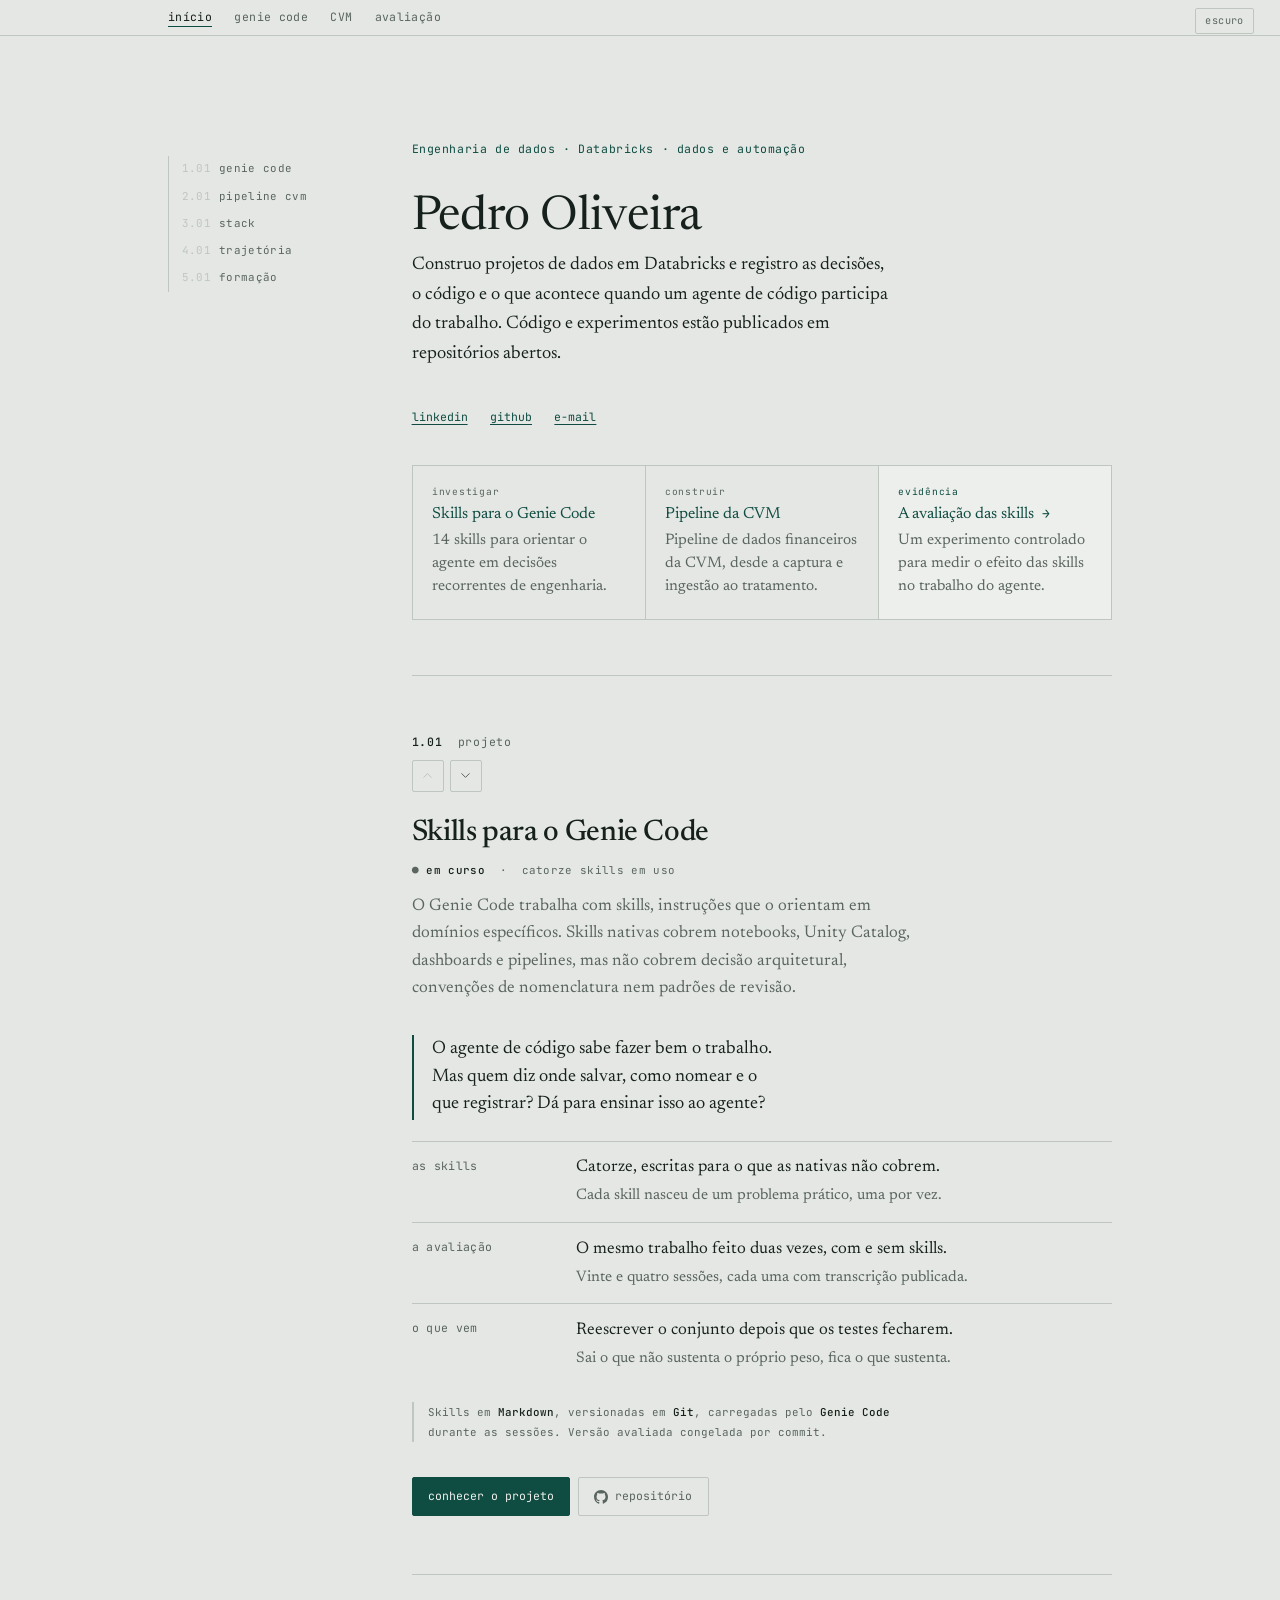
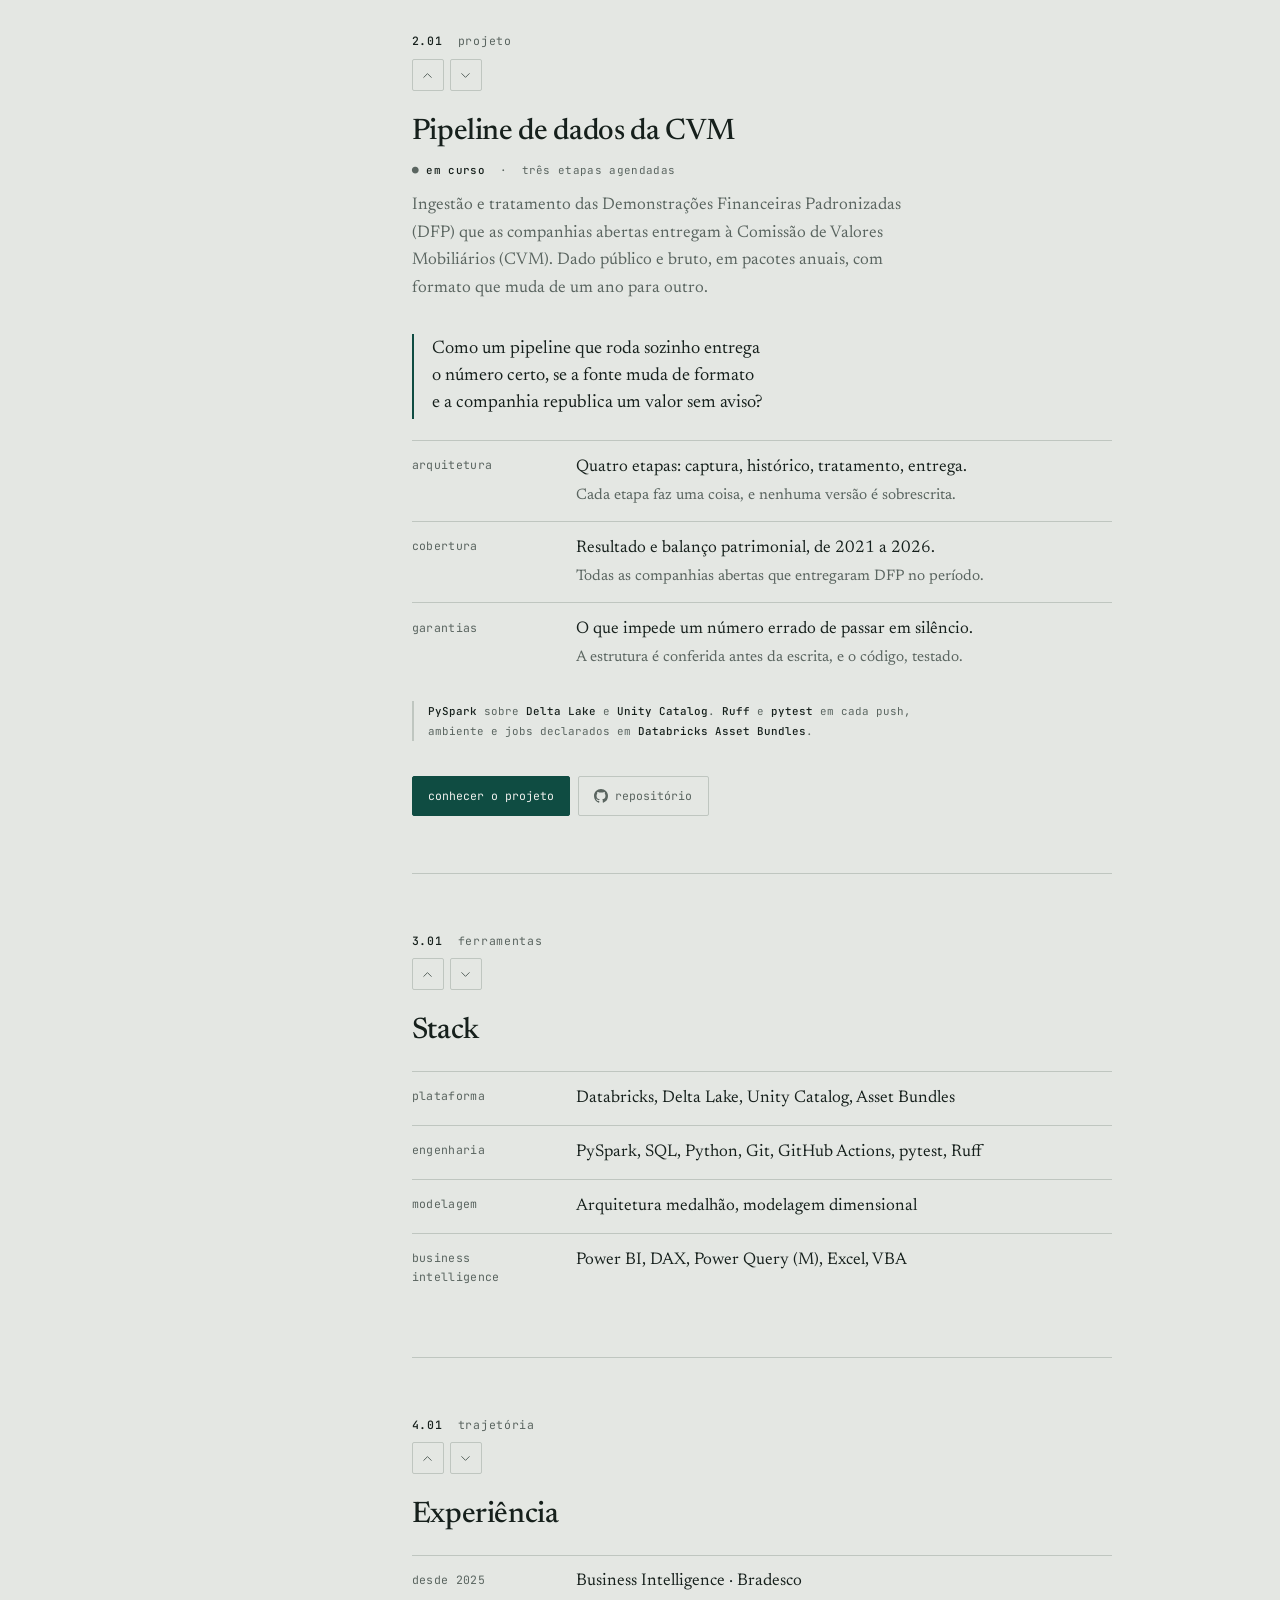
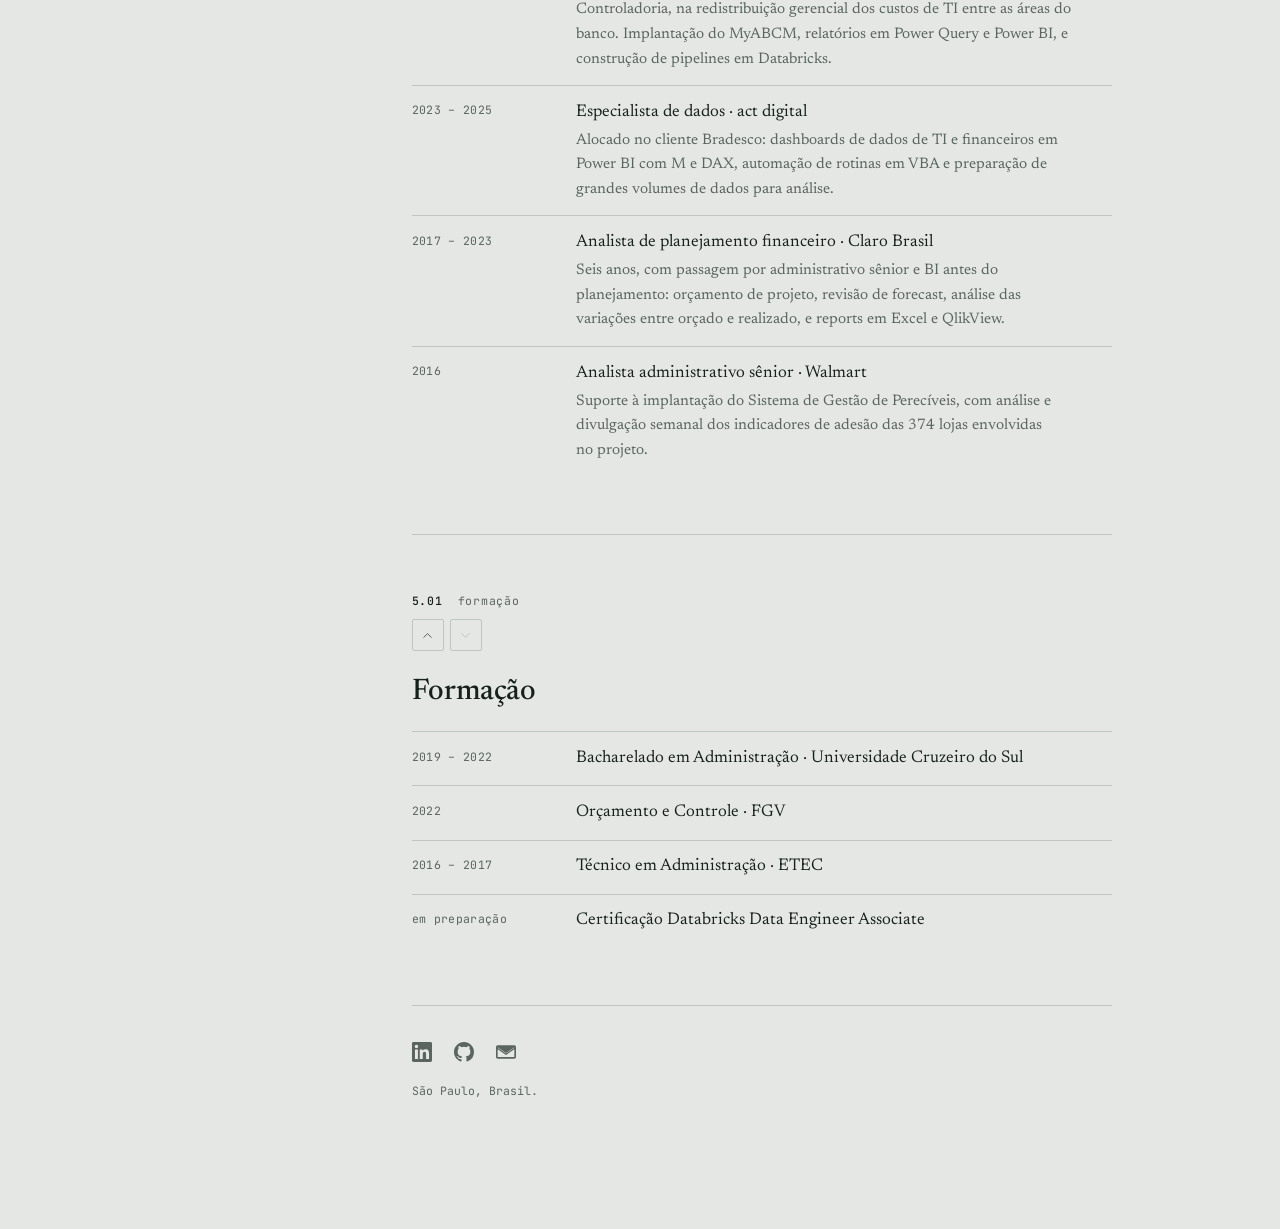
==== commit d99975a5: "Refatorar o index.html para melhorar a estrutura e o conteúdo. Atualizei a meta tag de descrição e m" ====
--- a/index.html
+++ b/index.html
@@ -4,13 +4,15 @@
 <meta charset="utf-8">
 <meta name="viewport" content="width=device-width, initial-scale=1">
 <title>Pedro Oliveira · Engenharia de dados em Databricks</title>
+
 <meta name="robots" content="index, follow">
 <meta name="author" content="Pedro Oliveira">
-<meta name="description" content="Engenheiro de dados em Databricks. Projetos em Databricks com dados públicos, pipelines de engenharia de dados e investigação sobre o uso de skills com o Genie Code.">
+<meta name="description" content="Engenheiro de dados em Databricks. Projetos com dados públicos, pipelines de engenharia de dados e uma investigação sobre o uso de skills com o Genie Code.">
 <link rel="icon" href="/favicon.ico" sizes="any">
 <link rel="icon" href="/favicon.svg" type="image/svg+xml">
 <link rel="apple-touch-icon" href="/apple-touch-icon.png">
 <link rel="canonical" href="https://1pedroosilva.github.io/">
+
 <meta property="og:type" content="profile">
 <meta property="og:locale" content="pt_BR">
 <meta property="og:url" content="https://1pedroosilva.github.io/">
@@ -20,8 +22,8 @@
 <meta property="og:image:type" content="image/png">
 <meta property="og:image:width" content="1200">
 <meta property="og:image:height" content="630">
-<meta property="og:image:alt" content="Três planos sobrepostos em vista explodida: a plataforma, a camada de instruções e o artefato">
 <meta name="twitter:card" content="summary_large_image">
+
 <script type="application/ld+json">
 {
   "@context":"https://schema.org",
@@ -38,6 +40,7 @@
   "sameAs":["https://github.com/1pedroosilva","https://www.linkedin.com/in/1pedroosilva/"]
 }
 </script>
+
 <meta name="color-scheme" content="light dark">
 <script>
 (function(){
@@ -47,223 +50,52 @@
   document.documentElement.dataset.tema=t;
 })();
 </script>
+
 <link rel="preconnect" href="https://fonts.googleapis.com">
 <link rel="preconnect" href="https://fonts.gstatic.com" crossorigin>
 <link href="https://fonts.googleapis.com/css2?family=Newsreader:ital,opsz,wght@0,6..72,300;0,6..72,400;0,6..72,500;0,6..72,600&family=JetBrains+Mono:wght@400;500&display=swap" rel="stylesheet">
-<style>
-:root{
-  --paper:#E4E7E3; --panel:#EDEFEC; --panel-deep:#D9DDD8;
-  --ink:#16201C; --ink-soft:#5A6560; --rule:#BFC6C0;
-  --accent:#0F4C42;
-  --serif:"Newsreader",Georgia,serif;
-  --mono:"JetBrains Mono",ui-monospace,SFMono-Regular,Menlo,monospace;
-  /* medida em unidade absoluta: o mesmo valor vale para qualquer corpo de fonte,
-     então todo bloco do corpo termina exatamente na mesma coluna */
-  --col:32rem; --rotulo:140px; --step:220ms;
-}
-html[data-tema="escuro"]{
-  --paper:#151B19; --panel:#1C2321; --panel-deep:#111716;
-  --ink:#DCE3DE; --ink-soft:#8B9891; --rule:#2C3633;
-  --accent:#79C4B0; --flag:#D4785C;
-}
-@media (prefers-reduced-motion:reduce){
-  :root{--step:1ms}
-  *,*::before,*::after{animation-duration:1ms!important;transition-duration:1ms!important}
-}
-*{box-sizing:border-box}
-html{scroll-behavior:smooth}
-@media (prefers-reduced-motion:reduce){html{scroll-behavior:auto}}
-body{
-  margin:0;background:var(--paper);color:var(--ink);
-  font-family:var(--serif);font-size:17px;line-height:1.62;
-  font-optical-sizing:auto;-webkit-font-smoothing:antialiased;
-}
-a{color:var(--accent);text-underline-offset:.22em;text-decoration-thickness:.055em}
-a:hover{color:var(--ink)}
-:focus-visible{outline:2px solid var(--accent);outline-offset:3px;border-radius:2px}
-h1,h2,h3{font-weight:500;line-height:1.18;letter-spacing:-.012em;margin:0}
-h1{font-size:clamp(2.4rem,7vw,3.9rem);font-weight:400}
-h2{font-size:clamp(1.5rem,4vw,2rem)}
-h3{font-size:1rem;font-weight:600}
-p{margin:0 0 1em;max-width:var(--col);text-wrap:pretty}
-p:last-child{margin-bottom:0}
-code{font-family:var(--mono);font-size:.85em}
-.shell{max-width:1040px;margin:0 auto;padding:0 clamp(1.15rem,4vw,3rem);display:grid;grid-template-columns:minmax(0,1fr)}
-@media (min-width:1000px){.shell{grid-template-columns:172px minmax(0,1fr);column-gap:4rem}}
-.index{display:none}
-@media (min-width:1000px){
-  .index{display:block;position:sticky;top:0;align-self:start;height:100vh;padding-top:8.5rem}
-  .index ol{list-style:none;margin:0;padding:0;border-left:1px solid var(--rule)}
-  .index a{
-    display:block;padding:.34rem 0 .34rem .85rem;margin-left:-1px;border-left:1px solid transparent;
-    font-family:var(--mono);font-size:.7rem;letter-spacing:.04em;color:var(--ink-soft);
-    text-decoration:none;transition:color var(--step),border-color var(--step);
-  }
-  .index a[aria-current="true"]{color:var(--ink);border-left-color:var(--accent)}
-  .index a:hover{color:var(--ink)}
-}
-.tema{
-  position:fixed;top:.5rem;right:clamp(.8rem,3vw,1.6rem);z-index:60;
-  font-family:var(--mono);font-size:.66rem;letter-spacing:.04em;
-  padding:.34rem .6rem;cursor:pointer;
-  background:color-mix(in srgb,var(--paper) 82%,transparent);
-  backdrop-filter:blur(9px);
-  color:var(--ink-soft);border:1px solid var(--rule);border-radius:2px;
-  transition:color var(--step),border-color var(--step);
-}
-.tema:hover{color:var(--ink);border-color:var(--ink-soft)}
-.railbar{
-  position:sticky;top:0;z-index:40;display:flex;align-items:center;
-  padding:.55rem clamp(1.15rem,4vw,3rem);
-  background:color-mix(in srgb,var(--paper) 88%,transparent);backdrop-filter:blur(9px);
-  border-bottom:1px solid var(--rule);
-  font-family:var(--mono);font-size:.68rem;letter-spacing:.05em;color:var(--ink-soft);
-}
-.railbar .bar{position:absolute;left:0;right:0;bottom:-1px;height:1px;pointer-events:none}
-.railbar .bar i{display:block;height:100%;background:var(--accent);width:0;transition:width 90ms linear}
-@media (min-width:1000px){.railbar{display:none}}
-main{padding-bottom:5rem;min-width:0}
-/* medida única: todo bloco do corpo termina na mesma borda direita */
-.lede,.pstatus,.rows,.ask,.go,.tech-note,h2,.hero .stmt{max-width:var(--col)}
-section{min-width:0}
-section{padding:4.2rem 0;border-top:1px solid var(--rule)}
-section:first-of-type{border-top:0}
-.marker{font-family:var(--mono);font-size:.7rem;letter-spacing:.06em;color:var(--ink-soft);margin-bottom:.55rem}
-.marker b{color:var(--ink);font-weight:500}
-.lede{font-size:1.06rem;color:var(--ink-soft)}
-.hero{padding:7.5rem 0 4.2rem}
-.hero h1{margin-bottom:1.1rem}
-.hero .role{font-family:var(--mono);font-size:.8rem;letter-spacing:.05em;color:var(--accent);margin-bottom:2rem}
-.hero .stmt{font-size:1.2rem;margin-bottom:2.4rem}
-.reveal{opacity:0;transform:translateY(9px);animation:rise .66s cubic-bezier(.2,.7,.3,1) forwards}
-.reveal:nth-child(1){animation-delay:.02s}
-.reveal:nth-child(2){animation-delay:.10s}
-.reveal:nth-child(3){animation-delay:.18s}
-.reveal:nth-child(4){animation-delay:.26s}
-@keyframes rise{to{opacity:1;transform:none}}
-@media (prefers-reduced-motion:reduce){.reveal{opacity:1;transform:none;animation:none}}
-.links{display:flex;flex-wrap:wrap;gap:1.4rem;font-family:var(--mono);font-size:.78rem}
-.atalhos{
-  display:flex;gap:1.15rem;position:sticky;top:2.15rem;z-index:35;
-  padding:.6rem 0 .65rem;margin:0;
-  background:color-mix(in srgb,var(--paper) 94%,transparent);backdrop-filter:blur(9px);
-  border-bottom:1px solid var(--rule);
-  overflow-x:auto;-webkit-overflow-scrolling:touch;scrollbar-width:none;
-}
-.atalhos::-webkit-scrollbar{display:none}
-.atalhos a{
-  flex:0 0 auto;display:inline-flex;align-items:baseline;gap:.35rem;
-  font-family:var(--mono);font-size:.72rem;letter-spacing:.02em;
-  padding:.3rem 0 .35rem;text-decoration:none;color:var(--ink-soft);
-  border-bottom:1.5px solid transparent;
-  transition:color var(--step),border-color var(--step);
-}
-.atalhos a:hover{color:var(--ink)}
-.atalhos a[aria-current="true"]{color:var(--ink);border-bottom-color:var(--accent)}
-@media (min-width:1000px){.atalhos{display:none}}
-main section[hidden]{display:none}
-.pstatus{font-family:var(--mono);font-size:.68rem;color:var(--ink-soft);letter-spacing:.03em;margin:.7rem 0 0}
-.pstatus b{color:var(--ink);font-weight:500}
-/* linhas simples */
-.rows{margin-top:1.3rem}
-.row{display:grid;gap:.25rem 2rem;padding:.85rem 0;border-top:1px solid var(--rule)}
-@media (min-width:640px){.row{grid-template-columns:var(--rotulo) 1fr}}
-.row .k{font-family:var(--mono);font-size:.71rem;color:var(--ink-soft);letter-spacing:.03em;padding-top:.22em}
-.row .v{min-width:0;text-wrap:pretty}
-.row .v small{display:block;color:var(--ink-soft);font-size:.9rem;margin-top:.15rem;text-wrap:pretty}
-/* a pergunta que o projeto responde */
-.ask{
-  margin:2.2rem 0 0;padding:.1rem 0 .1rem 1.15rem;
-  border-left:2px solid var(--accent);
-  font-size:1.16rem;line-height:1.5;color:var(--ink);
-}
-.tech-note{
-  font-family:var(--mono);font-size:.69rem;line-height:1.8;color:var(--ink-soft);
-  margin-top:1.4rem;padding-left:.85rem;border-left:2px solid var(--rule);
-}
-.tech-note b{color:var(--ink);font-weight:500}
-/* saída para a página do projeto */
-.go{display:flex;flex-wrap:wrap;align-items:stretch;gap:.5rem;margin-top:2.2rem}
-.go a{
-  display:inline-flex;align-items:center;gap:.45rem;
-  font-family:var(--mono);font-size:.74rem;letter-spacing:.02em;
-  padding:.58rem .95rem;text-decoration:none;
-  border:1px solid var(--rule);border-radius:2px;color:var(--ink-soft);
-  transition:background var(--step),color var(--step),border-color var(--step);
-}
-.go a:hover{color:var(--ink);border-color:var(--ink-soft);background:var(--panel-deep)}
-.go a.main{background:var(--accent);border-color:var(--accent);color:var(--panel)}
-.go a.main:hover{background:color-mix(in srgb,var(--accent) 62%,var(--ink));border-color:color-mix(in srgb,var(--accent) 62%,var(--ink));color:var(--panel)}
-html[data-tema="escuro"] .go a.main{color:#101614}
-html[data-tema="escuro"] .go a.main:hover{color:#101614}
-.go a svg{width:14px;height:14px;fill:currentColor;flex:0 0 auto}
-@media (max-width:520px){
-  body{font-size:16px}
-  .hero{padding:5.5rem 0 3.4rem}
-  .hero .stmt{font-size:1.08rem}
-  .ask{font-size:1.06rem}
-}
-footer{border-top:1px solid var(--rule);padding:2.4rem 0 4rem;font-family:var(--mono);font-size:.73rem;color:var(--ink-soft)}
-footer .links{margin-bottom:1rem}
-/* mapa do trabalho */
-.mapa{
-  display:grid;gap:1px;margin:2.4rem 0 0;
-  background:var(--rule);border:1px solid var(--rule);
-}
-@media (min-width:860px){.mapa{grid-template-columns:repeat(3,minmax(0,1fr))}}
-.mp{
-  display:flex;flex-direction:column;gap:.3rem;
-  padding:1.15rem 1.2rem 1.3rem;background:var(--paper);text-decoration:none;
-  transition:background var(--step);
-}
-.mp:hover{background:var(--panel)}
-.mp .et{
-  font-family:var(--mono);font-size:.62rem;letter-spacing:.1em;text-transform:uppercase;
-  color:var(--ink-soft);
-}
-.mp .tt{font-size:1rem;color:var(--accent);line-height:1.3}
-.mp:hover .tt{color:var(--ink)}
-.mp .ds{font-size:.87rem;line-height:1.5;color:var(--ink-soft);text-wrap:pretty}
-.mp.forte{background:var(--panel)}
-.mp.forte:hover{background:var(--panel-deep)}
-.mp.forte .et{color:var(--accent)}
-.mp.forte .tt::after{content:" \2192";font-family:var(--mono);font-size:.82em}
-.atalhos a.fora{color:var(--accent)}
-.atalhos a.fora:hover{color:var(--ink)}
-.index a.fora{color:var(--accent)}
-.index a.fora:hover{color:var(--ink)}
-.index li.gap{height:.9rem}
-</style>
+<link rel="stylesheet" href="/assets/base.css">
 </head>
-<body>
+
+<body data-atual="inicio">
+
+<nav class="sitenav" aria-label="Navegação do site">
+  <ul>
+    <li><a href="/" data-nav="inicio">início</a></li>
+    <li><a href="/projeto-databricks-skills/" data-nav="skills">genie code</a></li>
+    <li><a href="/projeto-cvm/" data-nav="cvm">CVM</a></li>
+    <li><a href="/genie-skills-eval/" data-nav="avaliacao">avaliação</a></li>
+  </ul>
+</nav>
+
 <button class="tema" id="tema" type="button" aria-label="Alternar tema"></button>
+<button class="topo" id="topo" type="button"><span>&#8593;</span> topo</button>
 
 <div class="railbar">
-  <span id="railLabel">início</span>
+  <span id="railLabel" data-padrao="início">início</span>
   <span class="bar"><i id="railFill"></i></span>
 </div>
 
 <div class="shell">
   <nav class="index" aria-label="Índice">
     <ol>
-      <li><a href="#skills">1.01 genie code</a></li>
-      <li><a href="#cvm">2.01 pipeline cvm</a></li>
-      <li><a href="#stack">3.01 stack</a></li>
-      <li><a href="#trajetoria">4.01 trajetória</a></li>
-      <li><a href="#formacao">5.01 formação</a></li>
-      <li class="gap"></li>
-      <li><a class="fora" href="/genie-skills-eval/">a avaliação &#8599;</a></li>
+      <li><a href="#skills"><span class="num">1.01</span> genie code</a></li>
+      <li><a href="#cvm"><span class="num">2.01</span> pipeline cvm</a></li>
+      <li><a href="#stack"><span class="num">3.01</span> stack</a></li>
+      <li><a href="#trajetoria"><span class="num">4.01</span> trajetória</a></li>
+      <li><a href="#formacao"><span class="num">5.01</span> formação</a></li>
     </ol>
   </nav>
 
   <main>
-    <section class="hero" id="topo">
+
+    <section class="hero" id="topo-sec">
       <p class="role reveal">Engenharia de dados · Databricks · dados e automação</p>
       <h1 class="reveal">Pedro Oliveira</h1>
       <p class="stmt reveal">
-        Construo projetos de dados em Databricks e registro as decisões, o código e o
-        que acontece quando um agente de código participa do trabalho.
-        Código e experimentos estão publicados em repositórios abertos.
+        Construo projetos de dados em Databricks e registro as decisões, o código e o que
+        acontece quando um agente de código participa do trabalho. Código e experimentos estão
+        publicados em repositórios abertos.
       </p>
       <p class="links reveal">
         <a href="https://www.linkedin.com/in/1pedroosilva/" target="_blank" rel="noopener noreferrer">linkedin</a>
@@ -290,32 +122,21 @@
       </nav>
     </section>
 
-    <nav class="atalhos" aria-label="Seções da página">
-      <a href="#skills">skills</a>
-      <a href="#cvm">cvm</a>
-      <a href="#stack">stack</a>
-      <a href="#trajetoria">experiência</a>
-      <a href="#formacao">formação</a>
-      <a class="fora" href="/genie-skills-eval/">avaliação &#8599;</a>
-    </nav>
-
-    <!-- 1.01 · molde espelhado com 2.01: cada bloco tem a mesma contagem de caracteres
-         do seu par (±5), para quebrar no mesmo número de linhas em qualquer tela.
-         h2 24 · status 21 · lede ~235 · ask ~130 · linha: destaque ~52 / apoio ~58 · nota ~125 -->
     <section id="skills">
       <p class="marker"><b>1.01</b> &nbsp;projeto</p>
+      <nav class="navsec" aria-label="Navegação entre seções"></nav>
       <h2>Skills para o Genie Code</h2>
       <p class="pstatus">&#9679; <b>em curso</b> &nbsp;·&nbsp; catorze skills em uso</p>
 
-      <p class="lede" style="margin-top:.9rem">
+      <p class="lede">
         O Genie Code trabalha com skills, instruções que o orientam em domínios específicos.
         Skills nativas cobrem notebooks, Unity Catalog, dashboards e pipelines, mas não cobrem
         decisão arquitetural, convenções de nomenclatura nem padrões de revisão.
       </p>
 
       <p class="ask">
-        O agente de código sabe fazer bem o trabalho. Mas quem diz onde salvar,
-        como nomear e o que registrar? Dá para ensinar isso ao agente?
+        O agente de código sabe fazer bem o trabalho. Mas quem diz onde salvar, como nomear e o
+        que registrar? Dá para ensinar isso ao agente?
       </p>
 
       <div class="rows">
@@ -344,21 +165,21 @@
       </p>
     </section>
 
-    <!-- 2.01 · molde espelhado com 1.01 (ver comentário da seção anterior) -->
     <section id="cvm">
       <p class="marker"><b>2.01</b> &nbsp;projeto</p>
+      <nav class="navsec" aria-label="Navegação entre seções"></nav>
       <h2>Pipeline de dados da CVM</h2>
       <p class="pstatus">&#9679; <b>em curso</b> &nbsp;·&nbsp; três etapas agendadas</p>
 
-      <p class="lede" style="margin-top:.9rem">
+      <p class="lede">
         Ingestão e tratamento das Demonstrações Financeiras Padronizadas (DFP) que as companhias
         abertas entregam à Comissão de Valores Mobiliários (CVM). Dado público e bruto, em pacotes
         anuais, com formato que muda de um ano para outro.
       </p>
 
       <p class="ask">
-        Como um pipeline que roda sozinho entrega o número certo, se a fonte muda de formato
-        e a companhia republica um valor sem aviso?
+        Como um pipeline que roda sozinho entrega o número certo, se a fonte muda de formato e a
+        companhia republica um valor sem aviso?
       </p>
 
       <div class="rows">
@@ -389,6 +210,7 @@
 
     <section id="stack">
       <p class="marker"><b>3.01</b> &nbsp;ferramentas</p>
+      <nav class="navsec" aria-label="Navegação entre seções"></nav>
       <h2>Stack</h2>
       <div class="rows">
         <div class="row"><div class="k">plataforma</div><div class="v">Databricks, Delta Lake, Unity Catalog, Asset Bundles</div></div>
@@ -400,6 +222,7 @@
 
     <section id="trajetoria">
       <p class="marker"><b>4.01</b> &nbsp;trajetória</p>
+      <nav class="navsec" aria-label="Navegação entre seções"></nav>
       <h2>Experiência</h2>
       <div class="rows">
         <div class="row"><div class="k">desde 2025</div><div class="v">Business Intelligence · Bradesco<small>Controladoria, na redistribuição gerencial dos custos de TI entre as áreas do banco. Implantação do MyABCM, relatórios em Power Query e Power BI, e construção de pipelines em Databricks.</small></div></div>
@@ -411,6 +234,7 @@
 
     <section id="formacao">
       <p class="marker"><b>5.01</b> &nbsp;formação</p>
+      <nav class="navsec" aria-label="Navegação entre seções"></nav>
       <h2>Formação</h2>
       <div class="rows">
         <div class="row"><div class="k">2019 – 2022</div><div class="v">Bacharelado em Administração · Universidade Cruzeiro do Sul</div></div>
@@ -421,80 +245,17 @@
     </section>
 
     <footer>
-      <p class="links">
-        <a href="mailto:1pedro.osilva@gmail.com">1pedro.osilva@gmail.com</a>
-        <a href="https://www.linkedin.com/in/1pedroosilva/" target="_blank" rel="noopener noreferrer">linkedin</a>
-        <a href="https://github.com/1pedroosilva" target="_blank" rel="noopener noreferrer">github</a>
-      </p>
-      <p>São Paulo, Brasil.</p>
+      <p class="redes">
+        <a href="https://www.linkedin.com/in/1pedroosilva/" target="_blank" rel="noopener noreferrer" aria-label="LinkedIn"><svg viewBox="0 0 24 24" aria-hidden="true"><path d="M20.45 20.45h-3.56v-5.57c0-1.33-.02-3.04-1.85-3.04-1.85 0-2.14 1.45-2.14 2.94v5.67H9.35V9h3.41v1.56h.05c.48-.9 1.63-1.85 3.36-1.85 3.6 0 4.27 2.37 4.27 5.45v6.29zM5.34 7.43a2.06 2.06 0 1 1 0-4.13 2.06 2.06 0 0 1 0 4.13zM7.12 20.45H3.56V9h3.56v11.45zM22.22 0H1.77C.79 0 0 .77 0 1.72v20.56C0 23.23.79 24 1.77 24h20.45c.98 0 1.78-.77 1.78-1.72V1.72C24 .77 23.2 0 22.22 0z"/></svg></a>
+        <a href="https://github.com/1pedroosilva" target="_blank" rel="noopener noreferrer" aria-label="GitHub"><svg viewBox="0 0 24 24" aria-hidden="true"><path d="M12 0C5.37 0 0 5.37 0 12c0 5.31 3.44 9.8 8.21 11.39.6.11.82-.26.82-.58 0-.29-.01-1.24-.02-2.25-3.34.73-4.04-1.42-4.04-1.42-.55-1.39-1.33-1.76-1.33-1.76-1.09-.74.08-.73.08-.73 1.2.09 1.84 1.24 1.84 1.24 1.07 1.83 2.81 1.3 3.5.99.11-.78.42-1.3.76-1.6-2.67-.3-5.47-1.33-5.47-5.93 0-1.31.47-2.38 1.24-3.22-.12-.31-.54-1.53.12-3.18 0 0 1.01-.32 3.3 1.23a11.5 11.5 0 0 1 6 0c2.29-1.55 3.3-1.23 3.3-1.23.66 1.65.24 2.87.12 3.18.77.84 1.23 1.91 1.23 3.22 0 4.61-2.81 5.62-5.49 5.92.43.37.82 1.1.82 2.22 0 1.61-.02 2.9-.02 3.29 0 .32.22.7.83.58A12 12 0 0 0 24 12c0-6.63-5.37-12-12-12z"/></svg></a>
+        <a href="mailto:1pedro.osilva@gmail.com" aria-label="E-mail"><svg viewBox="0 0 24 24" aria-hidden="true"><path d="M2 4h20a2 2 0 0 1 2 2v12a2 2 0 0 1-2 2H2a2 2 0 0 1-2-2V6a2 2 0 0 1 2-2zm10 9.13L2.4 6.5H2v.28l10 6.9 10-6.9V6.5h-.4L12 13.13zM2 8.6V18h20V8.6l-10 6.9-10-6.9z"/></svg></a>
+      </p>
+      <p class="nota">São Paulo, Brasil.</p>
     </footer>
+
   </main>
 </div>
 
-<script>
-const btema=document.getElementById('tema');
-function pintaTema(t){
-  document.documentElement.dataset.tema=t;
-  btema.textContent = t==='escuro' ? 'claro' : 'escuro';
-  btema.setAttribute('aria-pressed', String(t==='escuro'));
-  try{localStorage.setItem('tema',t);}catch(e){}
-}
-pintaTema(document.documentElement.dataset.tema||'claro');
-btema.addEventListener('click',()=>{
-  pintaTema(document.documentElement.dataset.tema==='escuro'?'claro':'escuro');
-});
-
-const links=[...document.querySelectorAll('.index a')];
-
-/* no celular a home vira abas: o clique troca a seção mostrada */
-const mq = matchMedia('(max-width:999px)');
-const abas = [...document.querySelectorAll('.atalhos a')];
-const secoes = [...document.querySelectorAll('main section:not(.hero)')];
-let atual = (document.querySelector('.atalhos a')||{}).getAttribute?.('href')?.slice(1) || 'skills';
-
-function aplicaAbas(){
-  const lb = document.getElementById('railLabel');
-  if(mq.matches){
-    secoes.forEach(sec => { sec.hidden = sec.id !== atual; });
-    abas.forEach(a => a.setAttribute('aria-current', String(a.getAttribute('href') === '#'+atual)));
-    const alvo = abas.find(a => a.getAttribute('href') === '#'+atual);
-    if(alvo) lb.textContent = alvo.textContent.trim();
-  } else {
-    secoes.forEach(sec => { sec.hidden = false; });
-    abas.forEach(a => a.removeAttribute('aria-current'));
-  }
-}
-abas.forEach(a => a.addEventListener('click', e => {
-  if(!mq.matches) return;
-  e.preventDefault();
-  atual = a.getAttribute('href').slice(1);
-  aplicaAbas();
-  const sec = secoes.find(x => x.id === atual);
-  const barras = document.querySelector('.railbar').offsetHeight
-               + document.querySelector('.atalhos').offsetHeight;
-  const y = sec.getBoundingClientRect().top + scrollY - barras;
-  scrollTo({ top: Math.max(0, y), behavior: 'auto' });
-}));
-mq.addEventListener('change', aplicaAbas);
-aplicaAbas();
-
-const label=document.getElementById('railLabel'),fill=document.getElementById('railFill');
-const obs=new IntersectionObserver(es=>{
-  if(mq.matches) return;
-  es.forEach(en=>{
-    if(!en.isIntersecting)return;
-    const id=en.target.id;
-    links.forEach(a=>a.setAttribute('aria-current',String(a.getAttribute('href')==='#'+id)));
-    const m=en.target.querySelector('.marker');
-    label.textContent=m?m.textContent.trim().replace(/\s+/g,' '):'início';
-  });
-},{rootMargin:'-45% 0px -50% 0px'});
-[...document.querySelectorAll('main section')].forEach(s=>obs.observe(s));
-
-addEventListener('scroll',()=>{
-  const max=document.body.scrollHeight-innerHeight;
-  fill.style.width=(max>0?(scrollY/max)*100:0)+'%';
-},{passive:true});
-</script>
+<script src="/assets/base.js"></script>
 </body>
 </html>
--- a/assets/base.css
+++ b/assets/base.css
@@ -0,0 +1,535 @@
+/* ==========================================================================
+   base.css · design system do portfólio de Pedro Oliveira
+   Fonte de referência: página do projeto CVM (projeto-cvm/index.html)
+   Contrato completo em base.md
+   ========================================================================== */
+
+/* ── 1. tokens ─────────────────────────────────────────────────────────── */
+:root{
+  /* cor · tema claro */
+  --paper:#E4E7E3;        /* fundo da página */
+  --panel:#EDEFEC;        /* superfície elevada: simulação, widget, aba */
+  --panel-deep:#D9DDD8;   /* superfície rebaixada: código, estado "antes" */
+  --ink:#16201C;          /* texto principal */
+  --ink-soft:#5A6560;     /* texto secundário, rótulos */
+  --rule:#BFC6C0;         /* fios, bordas, estado desligado */
+  --accent:#0F4C42;       /* ação, estado atual, acerto */
+  --flag:#9C4A2F;         /* decisão desfeita, alerta, falha */
+  --on-accent:var(--panel); /* texto sobre fundo accent */
+
+  /* tipografia */
+  --serif:"Newsreader",Georgia,serif;
+  --mono:"JetBrains Mono",ui-monospace,SFMono-Regular,Menlo,monospace;
+
+  --fs-sm:.95rem;   /* corpo dentro de acordeão, aba, linha do tempo */
+  --fs-md:1.02rem;  /* bloco de problema, título de acordeão */
+  --fs-lg:1.06rem;  /* lede, título de aba, h3 */
+  --fs-xl:1.14rem;  /* pergunta central (.ask) */
+
+  --fs-mono-2xs:.6rem;   /* etiqueta "simulação", prefixo "termos" */
+  --fs-mono-xs:.64rem;   /* botões, escala, código, etiquetas de termo */
+  --fs-mono-sm:.68rem;   /* navegação, log, tabela, nota técnica */
+  --fs-mono-md:.72rem;   /* marcador, voltar, rodapé, CTA */
+  --fs-mono-lg:.85rem;   /* h4 mono, valores numéricos em painel */
+  --fs-mono-display:1.5rem; /* número em destaque (readout) */
+
+  /* medida e espaço */
+  --col:31.5rem;         /* largura máxima de texto corrido (leitura) */
+  --col-wide:62rem;      /* largura de blocos de dado: tabela, matriz, gráfico */
+  --row-key:132px;       /* coluna de rótulo do .row (ajustável por página) */
+  --page-max:1040px;
+  --gutter:clamp(1.15rem,4vw,3rem);
+  --rail-w:186px;        /* coluna do índice lateral (≥1000px) */
+  --rail-gap:3.6rem;
+  --space-section:3.6rem;
+  --space-block:1.6rem;  /* distância entre um texto e o componente que o segue */
+  --space-inner:1rem;    /* padding interno de painel */
+
+  /* forma */
+  --radius:2px;
+  --line:1px solid var(--rule);
+  --blur:blur(9px);
+
+  /* movimento */
+  --step:220ms;
+  --ease-out:cubic-bezier(.2,.7,.3,1);
+}
+html[data-tema="escuro"]{
+  --paper:#151B19; --panel:#1C2321; --panel-deep:#111716;
+  --ink:#DCE3DE; --ink-soft:#8B9891; --rule:#2C3633;
+  --accent:#79C4B0; --flag:#D4785C;
+  --on-accent:#101614;
+}
+@media (prefers-reduced-motion:reduce){
+  :root{--step:1ms}
+  *,*::before,*::after{animation-duration:1ms!important;transition-duration:1ms!important}
+}
+
+/* ── 2. base ───────────────────────────────────────────────────────────── */
+*{box-sizing:border-box}
+html{scroll-behavior:smooth}
+@media (prefers-reduced-motion:reduce){html{scroll-behavior:auto}}
+
+body{
+  margin:0;background:var(--paper);color:var(--ink);
+  font-family:var(--serif);font-size:17px;line-height:1.62;
+  font-optical-sizing:auto;-webkit-font-smoothing:antialiased;
+}
+a{color:var(--accent);text-underline-offset:.22em;text-decoration-thickness:.055em}
+a:hover{color:var(--ink)}
+:focus-visible{outline:2px solid var(--accent);outline-offset:3px;border-radius:var(--radius)}
+
+h1,h2,h3,h4{font-weight:500;line-height:1.2;letter-spacing:-.012em;margin:0}
+h1{font-size:clamp(1.95rem,5.2vw,3rem);font-weight:400}
+h2{font-size:clamp(1.4rem,3.6vw,1.85rem)}
+h3{font-size:var(--fs-lg)}
+h4{font-family:var(--mono);font-size:var(--fs-mono-lg);font-weight:500}
+p{margin:0 0 1em;max-width:var(--col)}
+p:last-child{margin-bottom:0}
+
+h1,h2,h3,h4,summary,.ask,.q em,.hint,.wlabel,.simhead,.marker,
+.tabbody .one,.row .k,.tl .d,.temas span{text-wrap:balance}
+p,li,.lede,.dbody p,.tech-note,.row .v,.readout{text-wrap:pretty}
+p,li,.lede{hyphens:none}
+
+@media (max-width:520px){ body{font-size:16px} }
+
+/* ── 3. estrutura da página ────────────────────────────────────────────── */
+.shell{
+  max-width:var(--page-max);margin:0 auto;padding:0 var(--gutter);
+  display:grid;grid-template-columns:minmax(0,1fr);
+}
+@media (min-width:1000px){
+  .shell{grid-template-columns:var(--rail-w) minmax(0,1fr);column-gap:var(--rail-gap)}
+}
+main{padding-bottom:4rem;min-width:0}
+section{padding:var(--space-section) 0;border-top:var(--line);min-width:0}
+section:first-of-type{border-top:0}
+
+/* índice lateral (desktop) */
+.index{display:none}
+@media (min-width:1000px){
+  .index{display:block;position:sticky;top:0;align-self:start;height:100vh;padding-top:7.5rem;overflow:hidden}
+  .index ol{list-style:none;margin:0;padding:0;border-left:var(--line)}
+  .index a{
+    display:flex;gap:.5rem;padding:.3rem 0 .3rem .8rem;margin-left:-1px;border-left:1px solid transparent;
+    font-family:var(--mono);font-size:var(--fs-mono-sm);letter-spacing:.03em;color:var(--ink-soft);
+    text-decoration:none;transition:color var(--step),border-color var(--step);
+  }
+  .index a[aria-current="true"]{color:var(--ink);border-left-color:var(--accent)}
+  .index a:hover{color:var(--ink)}
+  .index .num{color:var(--rule);font-variant-numeric:tabular-nums}
+  .index a[aria-current="true"] .num{color:var(--accent)}
+  .index .gap{height:.75rem}
+}
+
+/* barra de progresso (mobile) */
+.railbar{
+  position:sticky;top:0;z-index:40;display:flex;align-items:center;
+  padding:.55rem var(--gutter);
+  background:color-mix(in srgb,var(--paper) 88%,transparent);backdrop-filter:var(--blur);
+  border-bottom:var(--line);
+  font-family:var(--mono);font-size:var(--fs-mono-sm);letter-spacing:.05em;color:var(--ink-soft);
+}
+.railbar .bar{position:absolute;left:0;right:0;bottom:-1px;height:1px;pointer-events:none}
+.railbar .bar i{display:block;height:100%;background:var(--accent);width:0;transition:width 90ms linear}
+
+/* faixa de navegação do site: fina, no topo de toda página, mesma em todas.
+   marca o destino atual com aria-current no <a> (via data-atual no <body>). */
+.sitenav{
+  position:sticky;top:0;z-index:45;
+  background:color-mix(in srgb,var(--paper) 90%,transparent);backdrop-filter:var(--blur);
+  border-bottom:var(--line);
+}
+.sitenav ul{
+  max-width:var(--page-max);margin:0 auto;padding:.5rem var(--gutter);
+  display:flex;gap:1.4rem;list-style:none;
+  font-family:var(--mono);font-size:var(--fs-mono-md);letter-spacing:.03em;
+}
+.sitenav a{color:var(--ink-soft);text-decoration:none;padding:.1rem 0;border-bottom:1.5px solid transparent;transition:color var(--step),border-color var(--step)}
+.sitenav a:hover{color:var(--ink)}
+.sitenav a[aria-current="page"]{color:var(--ink);border-bottom-color:var(--accent)}
+/* quando há sitenav, a barra de progresso encosta abaixo dela */
+.sitenav+.railbar{top:calc(1px + 1.5rem)}
+
+/* trilha de navegação: caminho hierárquico da página, declarado por ela.
+   fica no topo do conteúdo, no lugar do antigo "voltar". */
+.trilha{
+  display:flex;flex-wrap:wrap;align-items:baseline;gap:.15rem .45rem;
+  font-family:var(--mono);font-size:var(--fs-mono-md);letter-spacing:.03em;color:var(--ink-soft);
+  margin-bottom:2rem;
+}
+.trilha a{color:var(--ink-soft);text-decoration:none;transition:color var(--step)}
+.trilha a:hover{color:var(--accent)}
+.trilha .sep{color:var(--rule)}
+.trilha [aria-current="page"]{color:var(--ink)}
+@media (min-width:1000px){.railbar{display:none}}
+
+/* controles fixos */
+.tema,.topo{
+  position:fixed;right:clamp(.8rem,3vw,1.6rem);
+  font-family:var(--mono);font-size:var(--fs-mono-xs);letter-spacing:.04em;cursor:pointer;
+  background:color-mix(in srgb,var(--paper) 85%,transparent);backdrop-filter:var(--blur);
+  color:var(--ink-soft);border:var(--line);border-radius:var(--radius);
+  transition:opacity var(--step),transform var(--step),color var(--step),border-color var(--step);
+}
+.tema:hover,.topo:hover{color:var(--ink);border-color:var(--ink-soft)}
+.tema{top:.5rem;z-index:60;padding:.34rem .6rem}
+.topo{
+  bottom:1.1rem;z-index:55;display:flex;align-items:center;gap:.4rem;padding:.45rem .7rem;
+  opacity:0;pointer-events:none;transform:translateY(6px);
+}
+.topo.on{opacity:1;pointer-events:auto;transform:none}
+
+/* rodapé: só ícones, herdam a cor do tema. igual em todas as páginas. */
+footer{border-top:var(--line);padding:2.2rem 0 4rem}
+footer .redes{display:flex;gap:1.4rem;align-items:center}
+footer .redes a{display:inline-flex;color:var(--ink-soft);transition:color var(--step)}
+footer .redes a:hover{color:var(--accent)}
+footer .redes svg{width:20px;height:20px;fill:currentColor;display:block}
+footer .nota{margin-top:1.3rem;font-family:var(--mono);font-size:var(--fs-mono-md);color:var(--ink-soft)}
+
+/* ── 4. abertura (hero) ────────────────────────────────────────────────── */
+.back{
+  display:inline-flex;gap:.45rem;font-family:var(--mono);font-size:var(--fs-mono-md);letter-spacing:.03em;
+  text-decoration:none;color:var(--ink-soft);margin-bottom:2rem;
+}
+.back:hover{color:var(--ink)}
+.hero{padding:6.5rem 0 3.4rem}
+.hero h1{margin-bottom:.2rem;max-width:22ch}
+.pstatus{font-family:var(--mono);font-size:var(--fs-mono-sm);color:var(--ink-soft);letter-spacing:.03em;margin:.7rem 0 0}
+.pstatus b{color:var(--ink);font-weight:500}
+.ask{
+  margin:2rem 0 0;padding:.1rem 0 .1rem 1.15rem;border-left:2px solid var(--accent);
+  font-size:var(--fs-xl);line-height:1.5;color:var(--ink);max-width:var(--col);
+}
+@media (max-width:520px){
+  .hero{padding:5rem 0 3rem}
+  .ask{font-size:1.04rem}
+}
+
+/* entrada orquestrada: só no hero */
+.reveal{opacity:0;transform:translateY(9px);animation:rise .6s var(--ease-out) forwards}
+.reveal:nth-child(2){animation-delay:.06s}
+.reveal:nth-child(3){animation-delay:.13s}
+.reveal:nth-child(4){animation-delay:.2s}
+.reveal:nth-child(5){animation-delay:.27s}
+@keyframes rise{to{opacity:1;transform:none}}
+@media (prefers-reduced-motion:reduce){.reveal{opacity:1;transform:none;animation:none}}
+
+/* ── 5. cabeçalhos de seção ────────────────────────────────────────────── */
+.marker{font-family:var(--mono);font-size:var(--fs-mono-md);letter-spacing:.06em;color:var(--ink-soft);margin-bottom:.5rem}
+.marker b{color:var(--ink);font-weight:500}
+.lede{font-size:var(--fs-lg);color:var(--ink-soft);max-width:var(--col);margin-top:.8rem}
+.hint{font-family:var(--mono);font-size:var(--fs-mono-sm);color:var(--ink-soft);margin-top:.8rem;max-width:var(--col)}
+
+.stage{display:flex;align-items:baseline;gap:1rem;margin-bottom:.35rem;max-width:var(--col)}
+.stage .n{font-family:var(--mono);font-size:var(--fs-mono-md);color:var(--accent);letter-spacing:.06em;flex:0 0 auto;padding-top:.1rem}
+@media (max-width:520px){.stage{gap:.7rem}}
+
+.q{margin:.7rem 0 1.4rem;max-width:var(--col);font-size:var(--fs-md)}
+.q em{
+  display:block;font-family:var(--mono);font-style:normal;font-size:var(--fs-mono-xs);
+  letter-spacing:.07em;color:var(--ink-soft);margin-bottom:.4rem;
+}
+
+/* navegação sequencial entre seções: duas setas de ícone, no início da seção.
+   substitui o antigo .passo (anterior/próxima/mapa) em todo o site. */
+.navsec{display:flex;gap:.4rem;margin:.1rem 0 1.5rem}
+.navsec a,.navsec span{
+  display:inline-flex;align-items:center;justify-content:center;
+  width:2rem;height:2rem;border:var(--line);border-radius:var(--radius);
+  color:var(--ink-soft);text-decoration:none;
+  transition:color var(--step),border-color var(--step);
+}
+.navsec a:hover{color:var(--accent);border-color:var(--ink-soft)}
+.navsec svg{width:15px;height:15px;fill:none;stroke:currentColor;stroke-width:1.6;stroke-linecap:round;stroke-linejoin:round}
+/* extremos: a seta que não se aplica fica apagada e inerte */
+.navsec .off{color:var(--rule);border-color:var(--rule);pointer-events:none}
+
+/* mapa de etapas */
+.chain{display:flex;flex-wrap:wrap;gap:.3rem;margin-top:var(--space-block);max-width:var(--col)}
+.chain a{
+  flex:1 1 0;min-width:max-content;white-space:nowrap;text-align:center;
+  font-family:var(--mono);font-size:var(--fs-mono-sm);padding:.42rem .55rem;text-decoration:none;
+  color:var(--ink-soft);border:var(--line);border-radius:var(--radius);
+  transition:color var(--step),border-color var(--step);
+}
+.chain a:hover{color:var(--ink);border-color:var(--ink-soft)}
+.chain a .dot{color:var(--accent)}
+.chain a.off,.chain a.off .dot{color:var(--rule)}
+.chain a .ar{color:var(--rule);margin-left:.15rem;display:inline-block;transition:transform var(--step),color var(--step)}
+.chain a:hover .ar{color:var(--accent);transform:translateY(2px)}
+
+/* etiquetas de termos */
+.temas{display:flex;flex-wrap:wrap;align-items:center;gap:.3rem;margin-top:1.4rem;max-width:var(--col)}
+.temas em{font-family:var(--mono);font-size:var(--fs-mono-2xs);font-style:normal;letter-spacing:.06em;color:var(--rule);margin-right:.2rem}
+.temas span{
+  font-family:var(--mono);font-size:var(--fs-mono-xs);letter-spacing:.02em;color:var(--ink-soft);
+  border:var(--line);border-radius:var(--radius);padding:.22rem .5rem;
+}
+
+/* ── 6. blocos de conteúdo ─────────────────────────────────────────────── */
+p.tech-note,:is(.dbody,.tabbody,.tl) p.tech-note{
+  font-family:var(--mono);font-size:var(--fs-mono-sm);line-height:1.85;color:var(--ink-soft);
+  margin-top:1.1rem;padding-left:.9rem;border-left:2px solid var(--rule);max-width:var(--col);
+}
+.tech-note b{color:var(--ink);font-weight:500}
+
+.code{margin-top:1.2rem;border:var(--line);border-radius:var(--radius);background:var(--panel-deep);overflow:hidden}
+.code .file{
+  display:flex;align-items:center;gap:.5rem;padding:.5rem .85rem;border-bottom:var(--line);
+  font-family:var(--mono);font-size:var(--fs-mono-xs);letter-spacing:.03em;color:var(--ink-soft);
+}
+.code .file b{color:var(--ink);font-weight:500}
+.code pre{margin:0;padding:.85rem .85rem .95rem;overflow-x:auto;font-family:var(--mono);font-size:var(--fs-mono-xs);line-height:1.85;color:var(--ink)}
+.code .cm,.code .st{color:var(--ink-soft)}
+.code .kw{color:var(--accent)}
+
+/* acordeão */
+.acc{margin-top:1.8rem;max-width:var(--col)}
+details{border-bottom:var(--line)}
+details.first{border-top:var(--line)}
+summary{cursor:pointer;list-style:none;padding:.9rem 0;display:flex;gap:.9rem;align-items:baseline}
+summary::-webkit-details-marker{display:none}
+summary::after{content:"+";margin-left:auto;color:var(--ink-soft);font-family:var(--mono);font-size:.9rem}
+details[open] summary::after{content:"\2212";color:var(--accent)}
+summary:hover{color:var(--accent)}
+summary h4{font-family:var(--serif);font-size:var(--fs-md);font-weight:500;letter-spacing:-.01em}
+.dbody{padding:0 0 1.3rem}
+.dbody p{font-size:var(--fs-sm)}
+
+/* linhas chave/valor */
+.rows{margin-top:1.3rem}
+.row{display:grid;gap:.25rem 2rem;padding:.8rem 0;border-top:var(--line)}
+@media (min-width:640px){.row{grid-template-columns:var(--row-key) 1fr}}
+.row .k{font-family:var(--mono);font-size:var(--fs-mono-md);color:var(--ink-soft);letter-spacing:.03em;padding-top:.22em}
+.row .v{max-width:var(--col);min-width:0}
+.row .v small{display:block;color:var(--ink-soft);font-size:var(--fs-sm);margin-top:.15rem}
+
+/* lista de problemas com link */
+.probs{margin-top:1.5rem;max-width:var(--col)}
+.prob{display:grid;gap:.15rem .9rem;padding:.85rem 0;border-top:var(--line);text-decoration:none;color:inherit;transition:border-color var(--step)}
+.prob:last-child{border-bottom:var(--line)}
+@media (min-width:560px){.prob{grid-template-columns:1fr auto;align-items:baseline}}
+.prob .t{font-size:1rem}
+.prob .g{font-family:var(--mono);font-size:var(--fs-mono-xs);color:var(--ink-soft);letter-spacing:.03em;white-space:nowrap}
+.prob:hover{border-color:var(--accent)}
+.prob:hover .t{color:var(--accent)}
+.prob:hover .g{color:var(--ink)}
+
+/* linha do tempo de decisões */
+.tl{margin-top:var(--space-block);border-left:var(--line);padding-left:1.4rem}
+.tl ul{margin:0;padding:0}
+.tl li{list-style:none;position:relative;padding-bottom:1.15rem}
+.tl li:last-child{padding-bottom:0}
+.tl li::before{
+  content:"";position:absolute;left:calc(-1.4rem - 4px);top:.55rem;
+  width:7px;height:7px;border-radius:50%;background:var(--paper);border:1px solid var(--ink-soft);
+}
+.tl li[data-undo="true"]::before{background:var(--flag);border-color:var(--flag)}
+.tl .d{font-family:var(--mono);font-size:var(--fs-mono-xs);color:var(--ink-soft);letter-spacing:.04em}
+.tl h4{margin:0;font-family:var(--serif);font-size:var(--fs-md);font-weight:500;letter-spacing:-.01em}
+.tl p{font-size:var(--fs-sm)}
+.tl details{border:0}
+.tl summary{padding:0 0 .1rem;gap:.9rem}
+.tl summary::after{font-size:.85rem}
+.tl .dbody{padding:.55rem 0 0}
+
+/* chamadas para ação */
+.go{display:flex;flex-wrap:wrap;gap:.5rem;margin-top:2.2rem}
+.go a{
+  display:inline-flex;align-items:center;gap:.45rem;
+  font-family:var(--mono);font-size:var(--fs-mono-md);padding:.58rem .95rem;text-decoration:none;
+  border:var(--line);border-radius:var(--radius);color:var(--ink-soft);
+  transition:background var(--step),color var(--step),border-color var(--step);
+}
+.go a:hover{color:var(--ink);border-color:var(--ink-soft)}
+.go a.main{background:var(--accent);border-color:var(--accent);color:var(--on-accent)}
+.go a.main:hover{background:transparent;color:var(--ink);border-color:var(--ink-soft)}
+.go a svg{width:14px;height:14px;fill:currentColor;flex:0 0 auto}
+
+/* ── 7. componentes interativos ────────────────────────────────────────── */
+/* contêiner de simulação */
+.sim{margin-top:var(--space-block);border:var(--line);border-radius:var(--radius);background:var(--panel);max-width:var(--col);overflow:hidden}
+.simhead{
+  display:flex;align-items:center;gap:.6rem;padding:.6rem .95rem;border-bottom:var(--line);
+  font-family:var(--mono);font-size:var(--fs-mono-xs);letter-spacing:.04em;color:var(--ink-soft);
+}
+.tag{
+  margin-left:auto;font-family:var(--mono);font-size:var(--fs-mono-2xs);letter-spacing:.07em;padding:.12rem .38rem;
+  border:var(--line);border-radius:var(--radius);color:var(--ink-soft);
+}
+.sim-body{padding:var(--space-inner) .95rem 1.05rem}
+
+/* grupo de botões alternáveis e abas: mesma aparência */
+.btns{display:flex;flex-wrap:wrap;gap:.35rem;padding:.8rem .95rem 0}
+.tabs{display:flex;flex-wrap:wrap;gap:.35rem;margin-top:1.7rem;max-width:var(--col)}
+.btns button,.tabs button{
+  font-family:var(--mono);font-size:var(--fs-mono-xs);padding:.36rem .6rem;cursor:pointer;
+  background:transparent;color:var(--ink-soft);border:var(--line);border-radius:var(--radius);
+  transition:background var(--step),color var(--step),border-color var(--step);
+}
+.tabs button{font-size:var(--fs-mono-sm);padding:.45rem .75rem}
+.btns button:hover,.tabs button:hover{color:var(--ink);border-color:var(--ink-soft)}
+.btns button[aria-pressed="true"],
+.tabs button[aria-selected="true"]{background:var(--accent);border-color:var(--accent);color:var(--on-accent)}
+
+.tabbody{margin-top:.75rem;max-width:var(--col);border:var(--line);border-radius:var(--radius);background:var(--panel);padding:1.2rem 1.25rem}
+.tabbody h4{font-family:var(--serif);font-size:var(--fs-lg);font-weight:500;letter-spacing:-.01em}
+.tabbody .one{font-family:var(--mono);font-size:var(--fs-mono-md);color:var(--ink-soft);margin:.3rem 0 .9rem}
+.tabbody p{font-size:var(--fs-sm)}
+.tabpanel[hidden]{display:none}
+.tabpanel{animation:fadein var(--step) ease-out}
+@keyframes fadein{from{opacity:.35}to{opacity:1}}
+
+/* log de execução */
+.log{padding:.9rem .95rem 1.05rem;font-family:var(--mono);font-size:var(--fs-mono-sm);line-height:1.95}
+.log .ln{display:flex;gap:.7rem;opacity:0;animation:slidein .3s ease-out forwards}
+.log .ln .y{color:var(--ink-soft);flex:0 0 3.4em;font-variant-numeric:tabular-nums}
+.log .ln .s{color:var(--ink)}
+.log .ln.mut .s{color:var(--ink-soft)}
+.log .ln.hit .s{color:var(--accent)}
+.log .ln.bad .s{color:var(--flag)}
+.log .sum{display:block;margin-top:.75rem;padding-top:.6rem;border-top:var(--line);color:var(--ink-soft);opacity:0;animation:slidein .3s .18s ease-out forwards}
+.log .sum b{color:var(--ink);font-weight:500}
+@keyframes slidein{from{opacity:0;transform:translateX(-4px)}to{opacity:1;transform:none}}
+@media (prefers-reduced-motion:reduce){.log .ln,.log .sum{animation:none;opacity:1}}
+
+/* controle deslizante */
+input[type=range]{-webkit-appearance:none;appearance:none;width:100%;height:2px;background:var(--rule);border-radius:var(--radius);outline:none;cursor:pointer;margin:.2rem 0}
+input[type=range]:focus-visible{outline:2px solid var(--accent);outline-offset:6px}
+input[type=range]::-webkit-slider-thumb{-webkit-appearance:none;width:17px;height:17px;border-radius:50%;background:var(--accent);border:3px solid var(--panel);cursor:grab}
+input[type=range]::-moz-range-thumb{width:17px;height:17px;border-radius:50%;background:var(--accent);border:3px solid var(--panel);cursor:grab}
+.scale{display:flex;justify-content:space-between;font-family:var(--mono);font-size:var(--fs-mono-xs);color:var(--ink-soft);margin-top:.35rem}
+.readout{margin-top:var(--space-inner);padding-top:.9rem;border-top:var(--line);font-family:var(--mono);font-size:var(--fs-mono-md);line-height:1.85}
+.readout .big{font-size:var(--fs-mono-display);color:var(--ink);letter-spacing:-.01em;display:block;margin:.15rem 0 .35rem;font-variant-numeric:tabular-nums}
+.readout .meta{color:var(--ink-soft)}
+
+/* tabela de dados */
+table{border-collapse:collapse;width:100%;margin-top:1.2rem;font-family:var(--mono);font-size:var(--fs-mono-sm);max-width:var(--col)}
+th{text-align:left;font-weight:400;color:var(--ink-soft);letter-spacing:.04em;padding:.45rem .6rem .45rem 0;border-bottom:var(--line)}
+td{padding:.5rem .6rem .5rem 0;border-bottom:var(--line);color:var(--ink-soft);font-variant-numeric:tabular-nums;transition:color var(--step)}
+tr[data-on="true"] td{color:var(--ink)}
+tr[data-on="true"] td:first-child::before{content:"\25B8 ";color:var(--accent)}
+.table-wrap{overflow-x:auto;max-width:var(--col)}
+
+/* comparador antes/depois */
+.diff{display:grid;position:relative;border:var(--line);border-radius:var(--radius);overflow:hidden;background:var(--panel)}
+.pane{grid-area:1/1;padding:1.1rem 1.15rem;font-family:var(--mono);font-size:var(--fs-mono-sm);line-height:1.95}
+.pane.b{background:var(--panel-deep)}
+.pane.a{background:var(--panel);border-right:2px solid var(--accent)}
+.pane .co{color:var(--ink-soft);letter-spacing:.03em}
+.pane .vl{color:var(--ink);font-variant-numeric:tabular-nums;font-size:var(--fs-mono-lg)}
+.pane .note{display:block;margin-top:.9rem;color:var(--ink-soft);line-height:1.7}
+.pane .warn{color:var(--flag)}
+@media (max-width:520px){.pane{font-size:var(--fs-mono-xs);padding:.9rem}}
+
+/* ── 8. perfis de página ───────────────────────────────────────────────── */
+/* projeto: padrão, nada a declarar.
+   perfil (home) e relatório (avaliação) habilitam blocos abaixo.
+   um bloco largo pede a classe .wide, que troca --col por --col-wide. */
+.wide{max-width:var(--col-wide)}
+main[data-perfil="relatorio"]{--col:var(--col-wide)}
+
+/* hero de perfil: papel acima do nome, manifesto abaixo */
+.role{font-family:var(--mono);font-size:var(--fs-mono-md);letter-spacing:.05em;color:var(--accent);margin-bottom:2rem}
+.stmt{font-size:var(--fs-xl);max-width:var(--col);margin-bottom:2.4rem}
+.hero .links{display:flex;flex-wrap:wrap;gap:1.4rem;font-family:var(--mono);font-size:var(--fs-mono-md)}
+@media (max-width:520px){.stmt{font-size:1.08rem}}
+
+/* subtítulo do hero de projeto: uma linha em mono sob o h1 */
+.sub{font-family:var(--mono);font-size:var(--fs-mono-md);letter-spacing:.03em;color:var(--ink-soft);margin:.55rem 0 0;max-width:var(--col)}
+
+/* ── 9. componentes novos ──────────────────────────────────────────────── */
+
+/* mapa de trabalho: grade de cartões-atalho, um em destaque (.forte) */
+.mapa{display:grid;gap:1px;margin-top:2.4rem;background:var(--rule);border:var(--line)}
+@media (min-width:860px){.mapa{grid-template-columns:repeat(3,minmax(0,1fr))}}
+.mp{display:flex;flex-direction:column;gap:.3rem;padding:1.15rem 1.2rem 1.3rem;background:var(--paper);text-decoration:none;transition:background var(--step)}
+.mp:hover{background:var(--panel)}
+.mp .et{font-family:var(--mono);font-size:var(--fs-mono-2xs);letter-spacing:.08em;text-transform:lowercase;color:var(--ink-soft);overflow-wrap:anywhere}
+.mp .tt{font-size:1rem;color:var(--accent);line-height:1.3}
+.mp:hover .tt{color:var(--ink)}
+.mp .ds{font-size:var(--fs-sm);line-height:1.5;color:var(--ink-soft)}
+.mp.forte{background:var(--panel)}
+.mp.forte:hover{background:var(--panel-deep)}
+.mp.forte .et{color:var(--accent)}
+.mp.forte .tt::after{content:" \2192";font-family:var(--mono);font-size:.82em}
+
+/* barra de atalhos: navegação horizontal, some no desktop; vira abas no mobile via JS */
+.atalhos{display:flex;gap:1.15rem;position:sticky;top:2.15rem;z-index:35;padding:.6rem 0 .65rem;margin:0;overflow-x:auto;scrollbar-width:none;background:color-mix(in srgb,var(--paper) 94%,transparent);backdrop-filter:var(--blur);border-bottom:var(--line)}
+.atalhos::-webkit-scrollbar{display:none}
+.atalhos a{flex:0 0 auto;font-family:var(--mono);font-size:var(--fs-mono-md);letter-spacing:.02em;padding:.3rem 0 .35rem;text-decoration:none;color:var(--ink-soft);border-bottom:1.5px solid transparent;transition:color var(--step),border-color var(--step)}
+.atalhos a:hover{color:var(--ink)}
+.atalhos a[aria-current="true"]{color:var(--ink);border-bottom-color:var(--accent)}
+.atalhos a.fora,.index a.fora{color:var(--accent)}
+.atalhos a.fora:hover,.index a.fora:hover{color:var(--ink)}
+@media (min-width:1000px){.atalhos{display:none}}
+main[data-abas-mobile] section[hidden]{display:none}
+
+/* prancha: ilustração de abertura com troca clara/escura */
+.prancha{margin-top:2.4rem;border:var(--line);background:var(--panel);max-width:var(--col-wide)}
+.prancha img{display:block;width:100%;height:auto}
+.prancha figcaption{padding:.7rem 1rem;border-top:var(--line);font-family:var(--mono);font-size:var(--fs-mono-md);color:var(--ink-soft)}
+.prancha .escura{display:none}
+html[data-tema="escuro"] .prancha .clara{display:none}
+html[data-tema="escuro"] .prancha .escura{display:block}
+
+/* braços: tronco comum e dois braços de um experimento */
+.bracos{margin-top:var(--space-block);max-width:var(--col);border:var(--line);border-radius:var(--radius);background:var(--panel);font-family:var(--mono);font-size:var(--fs-mono-xs);line-height:1.8}
+.bracos .comum{padding:.8rem .95rem;color:var(--ink-soft);text-align:center;text-wrap:balance}
+.bracos .par{display:grid;grid-template-columns:1fr 1fr;border-top:var(--line);border-bottom:var(--line)}
+.bracos .arm{padding:1rem .95rem 1.1rem}
+.bracos .arm+.arm{border-left:var(--line)}
+.bracos .ak{font-size:var(--fs-mono-2xs);letter-spacing:.08em;text-transform:uppercase;color:var(--ink-soft);margin:0 0 .35rem}
+.bracos .arm.on .ak{color:var(--accent)}
+.bracos .av{font-family:var(--serif);font-size:1rem;line-height:1.4;color:var(--ink);margin:0}
+
+/* rede: grafo SVG com cartão de leitura; dados sempre na página */
+.rede{margin-top:1.8rem}
+.rede svg{width:100%;height:auto;display:block;overflow:visible}
+.rede .ed{stroke:var(--rule);stroke-width:1;transition:stroke var(--step),stroke-width var(--step)}
+.rede .nd{cursor:pointer;outline:none}
+.rede .nd .hit,.rede .nd .hitxt{fill:transparent;stroke:none;pointer-events:all}
+.rede .nd .dot{fill:var(--accent);opacity:.85;pointer-events:none;transition:opacity var(--step)}
+.rede .nd text{font-family:var(--mono);font-size:16px;fill:var(--ink-soft);transition:fill var(--step);pointer-events:none;user-select:none}
+.rede .nd.iso .dot{fill:var(--paper);stroke:var(--ink-soft);stroke-width:1.4;opacity:.8}
+.rede.ativa .nd .dot{opacity:.18}
+.rede.ativa .nd.iso .dot{opacity:.25}
+.rede.ativa .nd text{fill:var(--rule)}
+.rede.ativa .ed{stroke:color-mix(in srgb,var(--rule) 40%,transparent)}
+.rede .nd.on .dot{opacity:1}
+.rede .nd.on.iso .dot{opacity:1;stroke:var(--accent)}
+.rede .nd.on text{fill:var(--ink)}
+.rede .nd .halo{fill:none;stroke:var(--accent);stroke-width:1.6;opacity:0;pointer-events:none;transition:opacity var(--step)}
+.rede .nd.sel .halo{opacity:1}
+.rede .nd.sel .dot{fill:var(--ink)}
+.rede .nd.sel.iso .dot{fill:var(--ink);stroke:var(--ink)}
+.rede .nd.sel text{font-weight:500;fill:var(--ink)}
+.rede .ed.on{stroke:var(--accent);stroke-width:1.7}
+.redecard{margin-top:1.4rem;max-width:var(--col);min-height:118px;border-left:2px solid var(--accent);padding:.2rem 0 .2rem 1.15rem}
+.rcdom{font-family:var(--mono);font-size:var(--fs-mono-xs);letter-spacing:.05em;color:var(--ink-soft);margin-bottom:.25rem}
+.redecard h3{font-family:var(--mono);font-size:var(--fs-mono-lg);font-weight:500;margin-bottom:.5rem}
+.redecard .rctxt{font-size:var(--fs-sm);color:var(--ink)}
+.rcdica{font-family:var(--mono);font-size:var(--fs-mono-sm);letter-spacing:.03em;color:var(--ink-soft);margin-top:.9rem;padding-top:.65rem;border-top:var(--line)}
+.rcdica[hidden]{display:none}
+@media (max-width:620px){.rede .nd text{font-size:24px}.redecard{min-height:160px}}
+
+/* placar: cartão de resultado numérico (variante do readout, com moldura) */
+.placar{margin-top:var(--space-block);border:var(--line);border-radius:var(--radius);background:var(--panel);max-width:var(--col)}
+.plcab{padding:.6rem .95rem;border-bottom:var(--line);font-family:var(--mono);font-size:var(--fs-mono-xs);letter-spacing:.04em;color:var(--ink-soft)}
+.placar .corpo{padding:var(--space-inner) .95rem 1.05rem;font-family:var(--mono);font-size:var(--fs-mono-md);line-height:1.85}
+.placar .big{display:block;font-size:var(--fs-mono-display);color:var(--ink);letter-spacing:-.01em;margin:.15rem 0 .35rem;font-variant-numeric:tabular-nums}
+.placar .meta{color:var(--ink-soft)}
+
+/* matriz: grade de células clicáveis (sessões, execuções); dados na página */
+.matriz{margin-top:var(--space-block);max-width:var(--col-wide);border-top:var(--line);border-left:var(--line)}
+.mcab{display:grid;font-family:var(--mono);font-size:var(--fs-mono-xs);color:var(--ink-soft);letter-spacing:.03em}
+.matriz .lin{display:grid}
+.cel{padding:.5rem .55rem;border-right:var(--line);border-bottom:var(--line);font-family:var(--mono);font-size:var(--fs-mono-sm);color:var(--ink-soft);font-variant-numeric:tabular-nums;background:var(--panel);text-align:left}
+.cel.head{background:transparent}
+a.cel,button.cel{cursor:pointer;text-decoration:none;transition:background var(--step),color var(--step)}
+a.cel:hover,button.cel:hover{background:var(--panel-deep);color:var(--ink)}
+.cel.on{color:var(--accent)}
+.cel.sel{background:var(--accent);color:var(--on-accent);border-color:var(--accent)}
